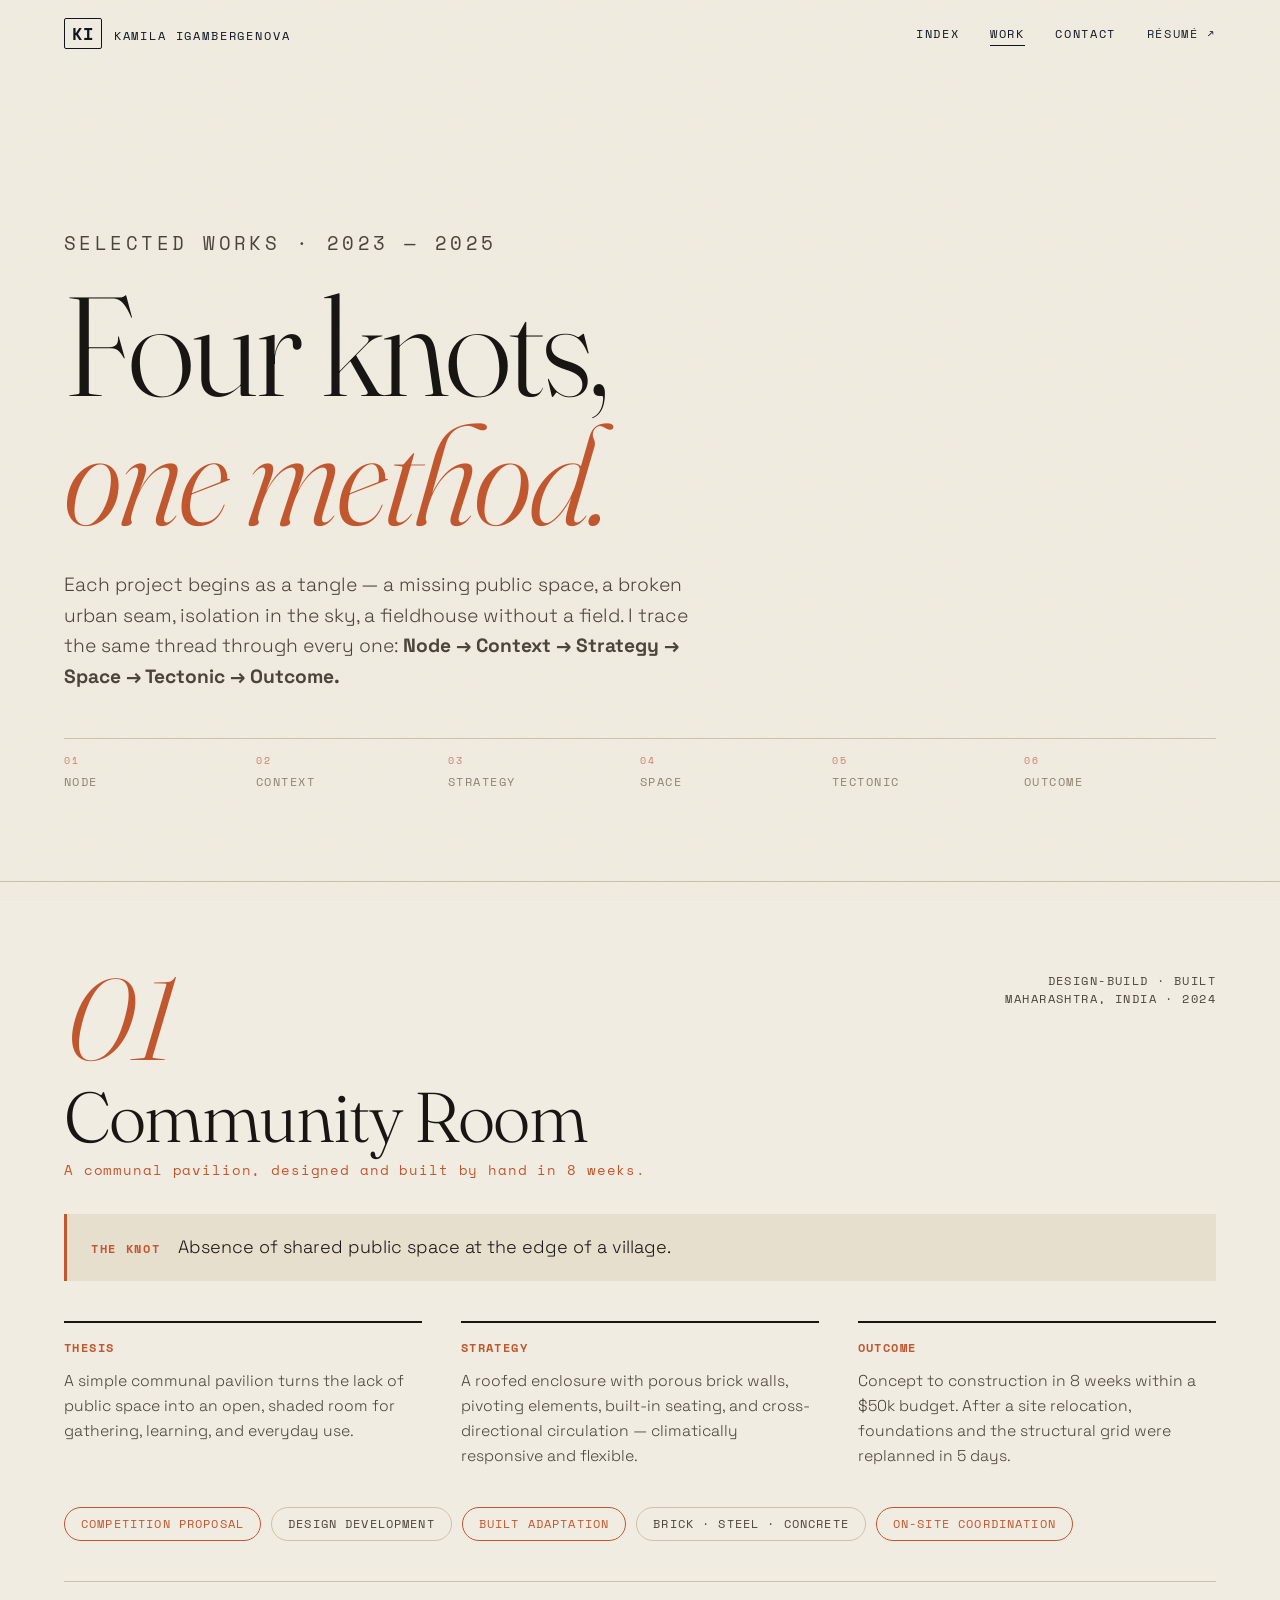
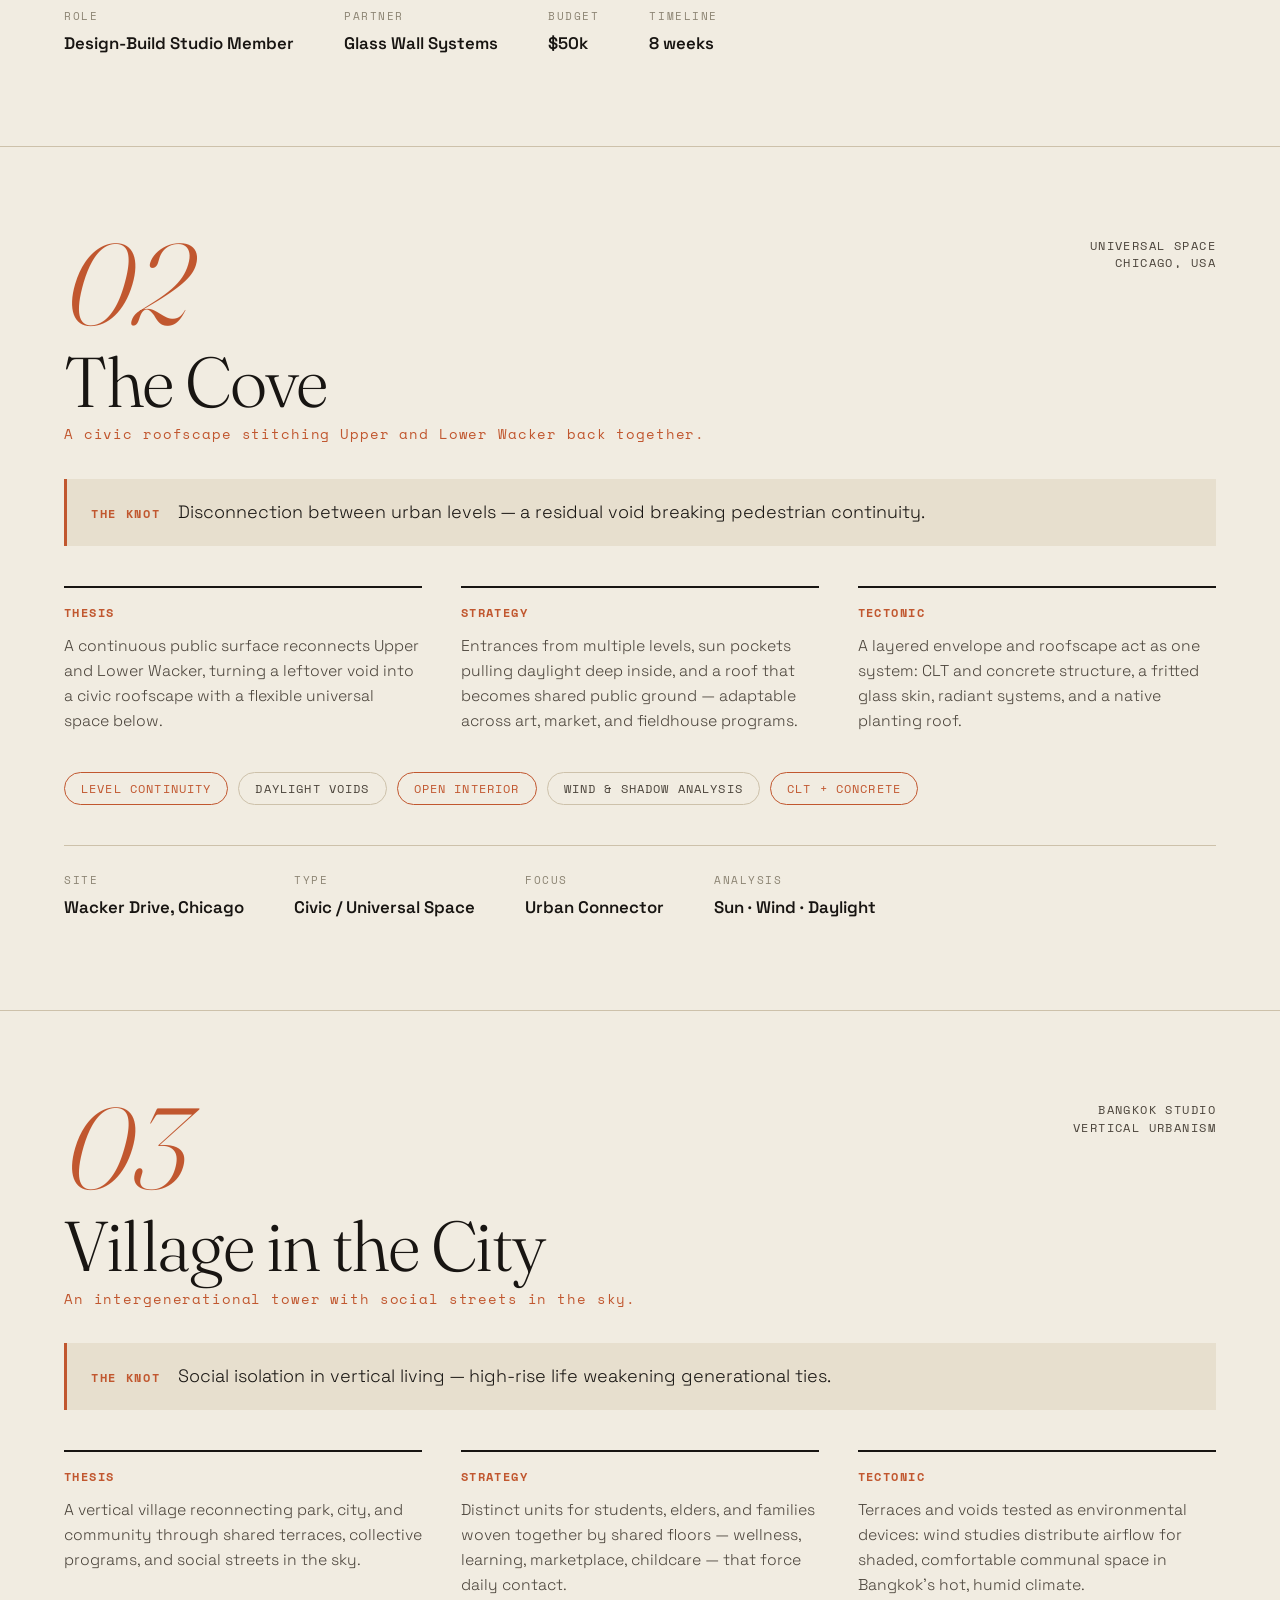
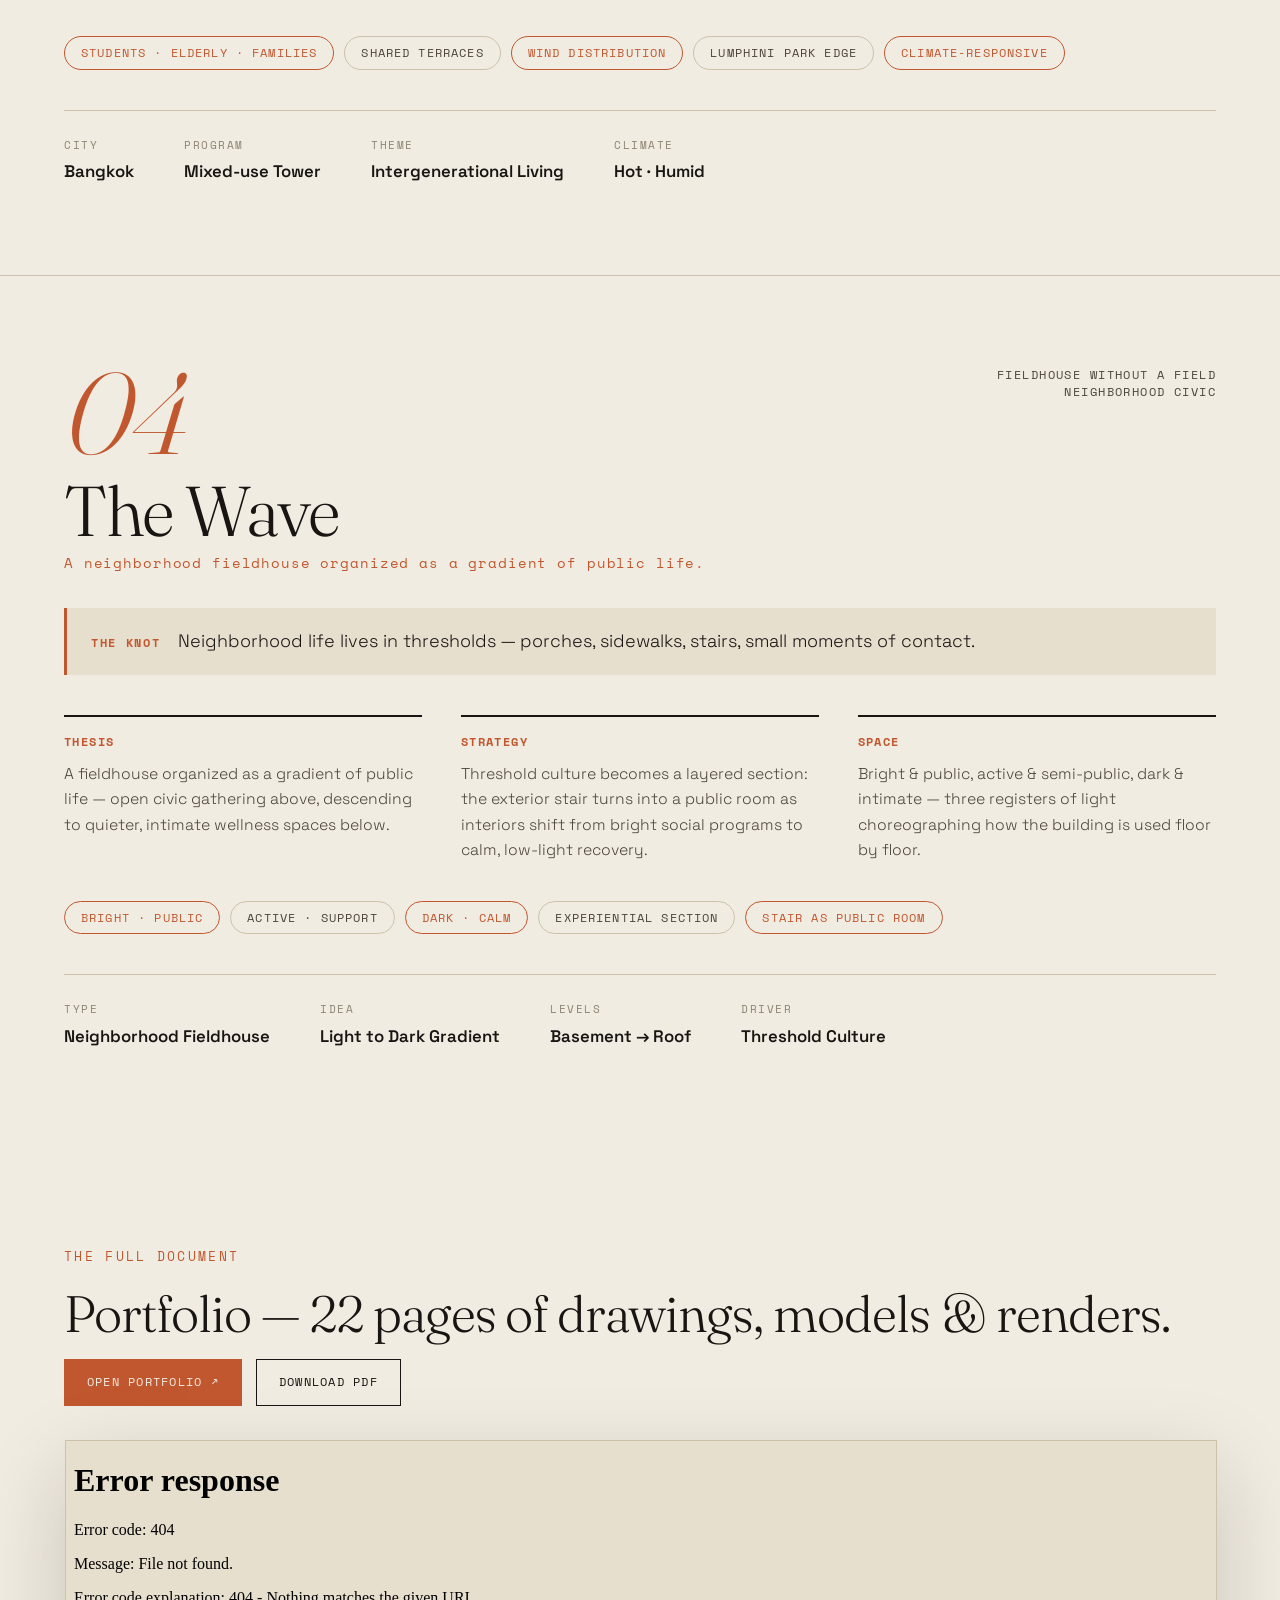
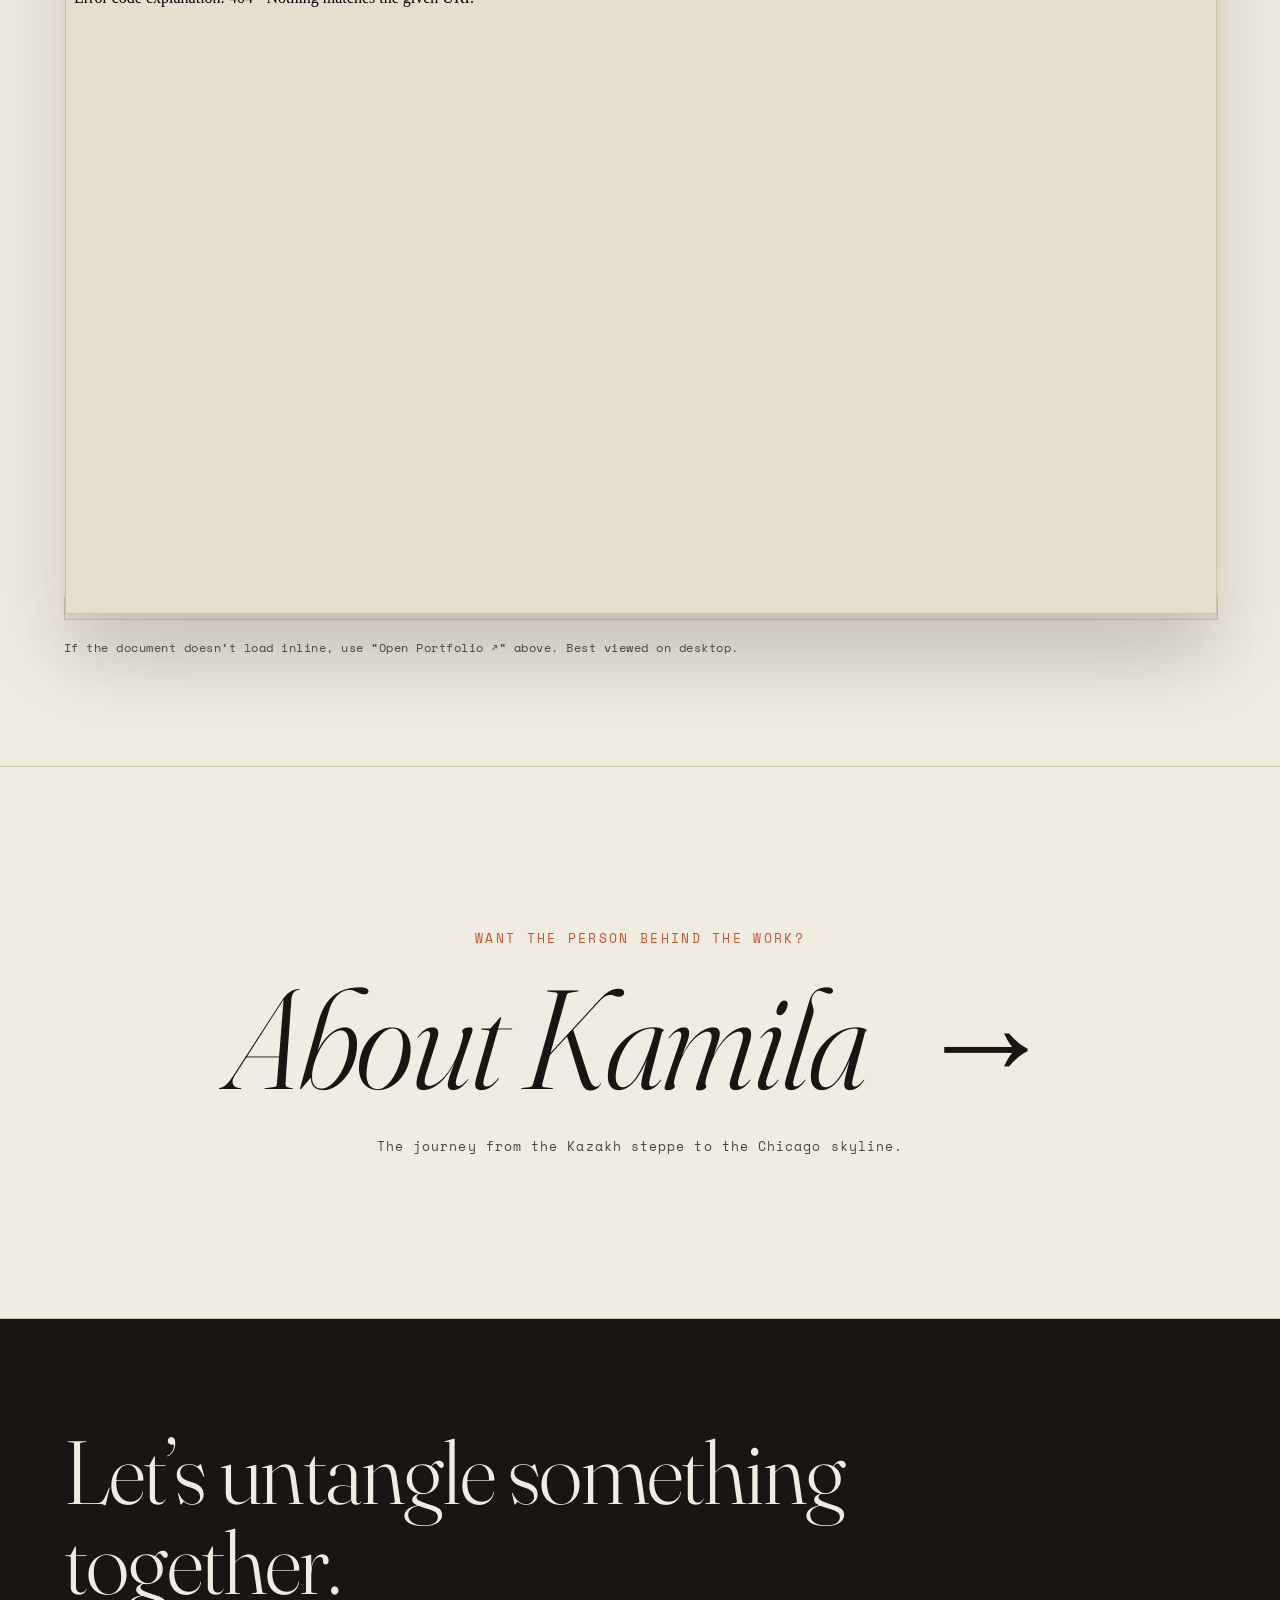
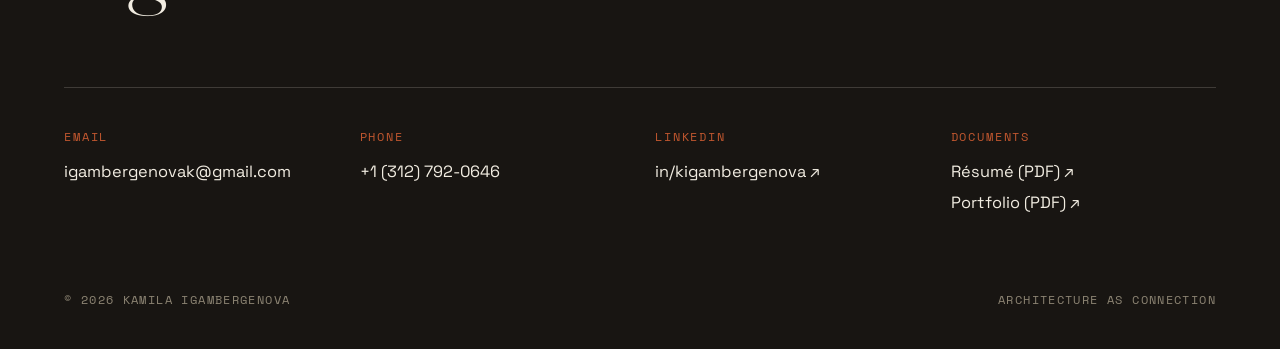
==== work.html @ 7e386d2c "Replace with full project from local" ====
<!DOCTYPE html>
<html lang="en">
<head>
  <meta charset="UTF-8" />
  <meta name="viewport" content="width=device-width, initial-scale=1.0" />
  <title>Selected Works — Kamila Igambergenova</title>
  <meta name="description" content="Four projects, four knots, one method. Selected architectural works by Kamila Igambergenova." />
  <link rel="preconnect" href="https://fonts.googleapis.com" />
  <link rel="preconnect" href="https://fonts.gstatic.com" crossorigin />
  <link href="https://fonts.googleapis.com/css2?family=Fraunces:ital,opsz,wght@0,9..144,300..900;1,9..144,300..700&family=Space+Grotesk:wght@300..700&family=Space+Mono:ital,wght@0,400;0,700;1,400&display=swap" rel="stylesheet" />
  <link rel="stylesheet" href="css/style.css" />
  <link rel="icon" href="data:image/svg+xml,%3Csvg xmlns='http://www.w3.org/2000/svg' viewBox='0 0 100 100'%3E%3Crect width='100' height='100' fill='%23f1ece1'/%3E%3Cpath d='M20 70 Q50 10 80 70' stroke='%23c1572f' stroke-width='6' fill='none' stroke-linecap='round'/%3E%3C/svg%3E" />
</head>
<body data-page="work">

  <div class="grain" aria-hidden="true"></div>

  <header class="nav" id="nav">
    <a class="nav__brand" href="index.html">
      <span class="nav__mono">KI</span>
      <span class="nav__name">Kamila Igambergenova</span>
    </a>
    <nav class="nav__links" aria-label="Primary">
      <a href="index.html">Index</a>
      <a href="work.html" class="is-active">Work</a>
      <a href="contact.html">Contact</a>
      <a href="assets/Resume_Kamila_Igambergenova.pdf" target="_blank" rel="noopener" class="nav__cv">Résumé ↗</a>
    </nav>
    <button class="nav__menu" id="navMenu" aria-label="Open menu"><span></span><span></span></button>
  </header>
  <div class="scroll-thread"><span id="scrollThread"></span></div>

  <!-- WORK HERO -->
  <section class="work-hero">
    <p class="work-hero__kicker">Selected Works · 2023 — 2025</p>
    <h1>Four knots,<br/><em>one method.</em></h1>
    <p>
      Each project begins as a tangle — a missing public space, a broken urban
      seam, isolation in the sky, a fieldhouse without a field. I trace the same
      thread through every one: <strong>Node → Context → Strategy → Space →
      Tectonic → Outcome.</strong>
    </p>
    <ol class="stages" aria-label="Method">
      <li>Node</li><li>Context</li><li>Strategy</li>
      <li>Space</li><li>Tectonic</li><li>Outcome</li>
    </ol>
  </section>

  <!-- PROJECT 01 -->
  <article class="project reveal" id="p01">
    <div class="project__head">
      <span class="project__num">01</span>
      <span class="project__tag">Design-Build · Built<br/>Maharashtra, India · 2024</span>
    </div>
    <h2 class="project__title">Community Room</h2>
    <p class="project__subtitle">A communal pavilion, designed and built by hand in 8 weeks.</p>

    <div class="project__node">
      <b>The Knot</b>
      <span>Absence of shared public space at the edge of a village.</span>
    </div>

    <div class="project__grid">
      <div>
        <h4>Thesis</h4>
        <p>A simple communal pavilion turns the lack of public space into an open, shaded room for gathering, learning, and everyday use.</p>
      </div>
      <div>
        <h4>Strategy</h4>
        <p>A roofed enclosure with porous brick walls, pivoting elements, built-in seating, and cross-directional circulation — climatically responsive and flexible.</p>
      </div>
      <div>
        <h4>Outcome</h4>
        <p>Concept to construction in 8 weeks within a $50k budget. After a site relocation, foundations and the structural grid were replanned in 5 days.</p>
      </div>
    </div>

    <ul class="flow">
      <li>Competition Proposal</li><li>Design Development</li><li>Built Adaptation</li>
      <li>Brick · Steel · Concrete</li><li>On-site Coordination</li>
    </ul>

    <div class="project__facts">
      <div><span>Role</span><b>Design-Build Studio Member</b></div>
      <div><span>Partner</span><b>Glass Wall Systems</b></div>
      <div><span>Budget</span><b>$50k</b></div>
      <div><span>Timeline</span><b>8 weeks</b></div>
    </div>
  </article>

  <!-- PROJECT 02 -->
  <article class="project reveal" id="p02">
    <div class="project__head">
      <span class="project__num">02</span>
      <span class="project__tag">Universal Space<br/>Chicago, USA</span>
    </div>
    <h2 class="project__title">The Cove</h2>
    <p class="project__subtitle">A civic roofscape stitching Upper and Lower Wacker back together.</p>

    <div class="project__node">
      <b>The Knot</b>
      <span>Disconnection between urban levels — a residual void breaking pedestrian continuity.</span>
    </div>

    <div class="project__grid">
      <div>
        <h4>Thesis</h4>
        <p>A continuous public surface reconnects Upper and Lower Wacker, turning a leftover void into a civic roofscape with a flexible universal space below.</p>
      </div>
      <div>
        <h4>Strategy</h4>
        <p>Entrances from multiple levels, sun pockets pulling daylight deep inside, and a roof that becomes shared public ground — adaptable across art, market, and fieldhouse programs.</p>
      </div>
      <div>
        <h4>Tectonic</h4>
        <p>A layered envelope and roofscape act as one system: CLT and concrete structure, a fritted glass skin, radiant systems, and a native planting roof.</p>
      </div>
    </div>

    <ul class="flow">
      <li>Level Continuity</li><li>Daylight Voids</li><li>Open Interior</li>
      <li>Wind &amp; Shadow Analysis</li><li>CLT + Concrete</li>
    </ul>

    <div class="project__facts">
      <div><span>Site</span><b>Wacker Drive, Chicago</b></div>
      <div><span>Type</span><b>Civic / Universal Space</b></div>
      <div><span>Focus</span><b>Urban Connector</b></div>
      <div><span>Analysis</span><b>Sun · Wind · Daylight</b></div>
    </div>
  </article>

  <!-- PROJECT 03 -->
  <article class="project reveal" id="p03">
    <div class="project__head">
      <span class="project__num">03</span>
      <span class="project__tag">Bangkok Studio<br/>Vertical Urbanism</span>
    </div>
    <h2 class="project__title">Village in the City</h2>
    <p class="project__subtitle">An intergenerational tower with social streets in the sky.</p>

    <div class="project__node">
      <b>The Knot</b>
      <span>Social isolation in vertical living — high-rise life weakening generational ties.</span>
    </div>

    <div class="project__grid">
      <div>
        <h4>Thesis</h4>
        <p>A vertical village reconnecting park, city, and community through shared terraces, collective programs, and social streets in the sky.</p>
      </div>
      <div>
        <h4>Strategy</h4>
        <p>Distinct units for students, elders, and families woven together by shared floors — wellness, learning, marketplace, childcare — that force daily contact.</p>
      </div>
      <div>
        <h4>Tectonic</h4>
        <p>Terraces and voids tested as environmental devices: wind studies distribute airflow for shaded, comfortable communal space in Bangkok’s hot, humid climate.</p>
      </div>
    </div>

    <ul class="flow">
      <li>Students · Elderly · Families</li><li>Shared Terraces</li>
      <li>Wind Distribution</li><li>Lumphini Park Edge</li><li>Climate-Responsive</li>
    </ul>

    <div class="project__facts">
      <div><span>City</span><b>Bangkok</b></div>
      <div><span>Program</span><b>Mixed-use Tower</b></div>
      <div><span>Theme</span><b>Intergenerational Living</b></div>
      <div><span>Climate</span><b>Hot · Humid</b></div>
    </div>
  </article>

  <!-- PROJECT 04 -->
  <article class="project reveal" id="p04">
    <div class="project__head">
      <span class="project__num">04</span>
      <span class="project__tag">Fieldhouse without a Field<br/>Neighborhood Civic</span>
    </div>
    <h2 class="project__title">The Wave</h2>
    <p class="project__subtitle">A neighborhood fieldhouse organized as a gradient of public life.</p>

    <div class="project__node">
      <b>The Knot</b>
      <span>Neighborhood life lives in thresholds — porches, sidewalks, stairs, small moments of contact.</span>
    </div>

    <div class="project__grid">
      <div>
        <h4>Thesis</h4>
        <p>A fieldhouse organized as a gradient of public life — open civic gathering above, descending to quieter, intimate wellness spaces below.</p>
      </div>
      <div>
        <h4>Strategy</h4>
        <p>Threshold culture becomes a layered section: the exterior stair turns into a public room as interiors shift from bright social programs to calm, low-light recovery.</p>
      </div>
      <div>
        <h4>Space</h4>
        <p>Bright &amp; public, active &amp; semi-public, dark &amp; intimate — three registers of light choreographing how the building is used floor by floor.</p>
      </div>
    </div>

    <ul class="flow">
      <li>Bright · Public</li><li>Active · Support</li><li>Dark · Calm</li>
      <li>Experiential Section</li><li>Stair as Public Room</li>
    </ul>

    <div class="project__facts">
      <div><span>Type</span><b>Neighborhood Fieldhouse</b></div>
      <div><span>Idea</span><b>Light to Dark Gradient</b></div>
      <div><span>Levels</span><b>Basement → Roof</b></div>
      <div><span>Driver</span><b>Threshold Culture</b></div>
    </div>
  </article>

  <!-- FULL PORTFOLIO DOC -->
  <section class="portfolio-doc reveal" id="portfolio">
    <div class="portfolio-doc__head">
      <div>
        <p class="work-hero__kicker">The full document</p>
        <h2>Portfolio — 22 pages of drawings, models &amp; renders.</h2>
      </div>
      <div class="portfolio-doc__actions">
        <a class="btn btn--clay" href="assets/Portfolio_Kamila_Igambergenova.pdf" target="_blank" rel="noopener">Open Portfolio ↗</a>
        <a class="btn" href="assets/Portfolio_Kamila_Igambergenova.pdf" download>Download PDF</a>
      </div>
    </div>
    <object class="pdf-frame" data="assets/Portfolio_Kamila_Igambergenova.pdf#view=FitH" type="application/pdf">
      <iframe class="pdf-frame" src="assets/Portfolio_Kamila_Igambergenova.pdf" title="Kamila Igambergenova Portfolio"></iframe>
    </object>
    <p class="portfolio-doc__note">If the document doesn’t load inline, use “Open Portfolio ↗” above. Best viewed on desktop.</p>
  </section>

  <!-- CTA -->
  <section class="cta reveal">
    <p class="cta__kicker">Want the person behind the work?</p>
    <a class="cta__link" href="index.html">
      <span>About Kamila</span>
      <span class="cta__arrow">→</span>
    </a>
    <p class="cta__sub">The journey from the Kazakh steppe to the Chicago skyline.</p>
  </section>

  <!-- FOOTER -->
  <footer class="footer">
    <div class="footer__top">
      <p class="footer__statement">Let’s untangle something together.</p>
    </div>
    <div class="footer__grid">
      <div>
        <span class="footer__label">Email</span>
        <a href="mailto:igambergenovak@gmail.com">igambergenovak@gmail.com</a>
      </div>
      <div>
        <span class="footer__label">Phone</span>
        <a href="tel:+13127920646">+1 (312) 792-0646</a>
      </div>
      <div>
        <span class="footer__label">LinkedIn</span>
        <a href="https://www.linkedin.com/in/kigambergenova/" target="_blank" rel="noopener">in/kigambergenova ↗</a>
      </div>
      <div>
        <span class="footer__label">Documents</span>
        <a href="assets/Resume_Kamila_Igambergenova.pdf" target="_blank" rel="noopener">Résumé (PDF) ↗</a><br/>
        <a href="assets/Portfolio_Kamila_Igambergenova.pdf" target="_blank" rel="noopener">Portfolio (PDF) ↗</a>
      </div>
    </div>
    <div class="footer__base">
      <span>© <span id="year"></span> Kamila Igambergenova</span>
      <span>Architecture as Connection</span>
    </div>
  </footer>

  <script src="js/main.js"></script>
</body>
</html>
---- css/style.css ----
/* =========================================================
   Kamila Igambergenova — Architecture as Connection
   Design system: editorial · architectural · cinematic
   Palette: Bone + Ink + Terracotta (+ warm sand neutral)
   ========================================================= */

:root {
  --paper:      #f1ece1;  /* bone */
  --paper-2:    #e7dfce;  /* deeper bone */
  --ink:        #181512;  /* warm near-black */
  --ink-soft:   #4b443b;
  --ink-faint:  #8c8473;
  --clay:       #c1572f;  /* terracotta */
  --clay-deep:  #9c4324;
  --sand:       #d8cbb2;  /* warm secondary neutral */
  --line:       #cdc1aa;
  --blueprint:  #3a4a52;

  --maxw: 1280px;
  --gutter: clamp(20px, 5vw, 90px);

  --serif: "Fraunces", Georgia, serif;
  --sans:  "Space Grotesk", system-ui, sans-serif;
  --mono:  "Space Mono", ui-monospace, monospace;

  --ease: cubic-bezier(0.22, 1, 0.36, 1);
}

* { margin: 0; padding: 0; box-sizing: border-box; }

html {
  scroll-behavior: smooth;
  -webkit-font-smoothing: antialiased;
  text-rendering: optimizeLegibility;
}

body {
  background: var(--paper);
  color: var(--ink);
  font-family: var(--sans);
  font-weight: 400;
  line-height: 1.5;
  overflow-x: hidden;
  position: relative;
}

::selection { background: var(--clay); color: var(--paper); }

a { color: inherit; text-decoration: none; }

/* ---------- texture overlays ---------- */
.grain {
  position: fixed; inset: 0; z-index: 1; pointer-events: none;
  opacity: 0.05; mix-blend-mode: multiply;
  background-image: url("data:image/svg+xml,%3Csvg xmlns='http://www.w3.org/2000/svg' width='120' height='120'%3E%3Cfilter id='n'%3E%3CfeTurbulence type='fractalNoise' baseFrequency='0.9' numOctaves='3'/%3E%3C/filter%3E%3Crect width='100%25' height='100%25' filter='url(%23n)'/%3E%3C/svg%3E");
}

/* thread/knot canvas — confined to the hero only */
#thread-canvas {
  position: absolute; inset: 0; z-index: 0; pointer-events: none;
  width: 100%; height: 100%;
}

/* keep content above grain */
.nav, section, footer { position: relative; z-index: 2; }

/* =========================================================
   NAV
   ========================================================= */
.nav {
  position: fixed; top: 0; left: 0; right: 0; z-index: 50;
  display: flex; align-items: center; justify-content: space-between;
  padding: 18px var(--gutter);
  mix-blend-mode: difference;
  color: #fff;
  transition: padding 0.4s var(--ease);
}
.nav__brand { display: flex; align-items: baseline; gap: 12px; }
.nav__mono {
  font-family: var(--mono); font-weight: 700; font-size: 1.05rem;
  letter-spacing: 0.05em;
  border: 1.5px solid currentColor; padding: 2px 7px; border-radius: 2px;
}
.nav__name {
  font-family: var(--mono); font-size: 0.72rem; letter-spacing: 0.16em;
  text-transform: uppercase;
}
.nav__links { display: flex; align-items: center; gap: clamp(16px, 2.4vw, 40px); }
.nav__links a {
  font-family: var(--mono); font-size: 0.74rem; letter-spacing: 0.14em;
  text-transform: uppercase; position: relative; padding: 4px 0;
}
.nav__links a::after {
  content: ""; position: absolute; left: 0; bottom: 0; height: 1px; width: 0;
  background: currentColor; transition: width 0.35s var(--ease);
}
.nav__links a:hover::after, .nav__links a.is-active::after { width: 100%; }
.nav__cv { opacity: 0.95; }
.nav__menu { display: none; background: none; border: 0; cursor: pointer; flex-direction: column; gap: 5px; }
.nav__menu span { display: block; width: 26px; height: 2px; background: #fff; transition: 0.3s; }

/* scroll progress thread under nav */
.scroll-thread {
  position: fixed; top: 0; left: 0; right: 0; height: 2px; z-index: 49;
  background: transparent; pointer-events: none;
}
.scroll-thread span {
  display: block; height: 100%; width: 0;
  background: linear-gradient(90deg, var(--clay), var(--clay-deep));
}

/* =========================================================
   HERO  (relative — hosts the confined thread canvas)
   ========================================================= */
.hero {
  position: relative; overflow: hidden;
  min-height: 100svh;
  padding: 16vh var(--gutter) 5vh;
  display: flex; flex-direction: column; justify-content: center;
}
.hero__inner { position: relative; z-index: 2; }
.hero__eyebrow {
  font-family: var(--mono); font-size: 0.74rem; letter-spacing: 0.16em;
  text-transform: uppercase; color: var(--ink-soft);
  border-top: 1px solid var(--line); padding-top: 16px;
  margin-bottom: clamp(26px, 5vh, 60px); display: inline-block;
}
.hero__title {
  font-family: var(--serif); font-weight: 300;
  font-size: clamp(3.2rem, 12.5vw, 12rem); line-height: 0.9;
  letter-spacing: -0.025em; font-variation-settings: "opsz" 144;
}
.hero__title .line { display: block; }
.hero__title em { font-style: italic; font-weight: 400; }
.hero__title .accent { color: var(--clay); font-style: italic; }
.hero__lede {
  max-width: 44ch; margin-top: clamp(24px, 4vh, 44px);
  font-size: clamp(1.05rem, 1.6vw, 1.4rem);
  line-height: 1.55; color: var(--ink-soft); font-weight: 300;
}
.hero__cta { display: flex; flex-wrap: wrap; gap: 14px; margin-top: clamp(30px, 5vh, 56px); }
.hero__foot {
  position: relative; z-index: 2;
  margin-top: auto; padding-top: clamp(30px, 6vh, 70px);
  display: flex; justify-content: space-between; align-items: flex-end;
  flex-wrap: wrap; gap: 16px;
  font-family: var(--mono); font-size: 0.72rem; letter-spacing: 0.16em;
  text-transform: uppercase; color: var(--ink-faint);
}
.hero__scrollcue { color: var(--clay); animation: bob 2.4s var(--ease) infinite; }
@keyframes bob { 0%,100% { transform: translateY(0); } 50% { transform: translateY(6px); } }

/* shared button */
.btn {
  font-family: var(--mono); font-size: 0.78rem; letter-spacing: 0.1em;
  text-transform: uppercase; padding: 14px 24px; border: 1.5px solid var(--ink);
  transition: 0.3s var(--ease); display: inline-block;
}
.btn:hover { background: var(--ink); color: var(--paper); }
.btn--clay { background: var(--clay); color: var(--paper); border-color: var(--clay); }
.btn--clay:hover { background: var(--clay-deep); border-color: var(--clay-deep); color: var(--paper); }

/* =========================================================
   02 — MANIFESTO  (scroll-revealed statement)
   ========================================================= */
.manifesto {
  max-width: var(--maxw); margin: 0 auto;
  padding: clamp(80px, 16vh, 220px) var(--gutter);
}
.manifesto__label {
  font-family: var(--mono); font-size: 0.78rem; letter-spacing: 0.18em;
  text-transform: uppercase; color: var(--ink-soft);
  display: flex; align-items: center; gap: 12px; margin-bottom: 36px;
}
.manifesto__label span {
  color: var(--clay); border: 1.5px solid var(--clay); width: 34px; height: 34px;
  border-radius: 50%; display: grid; place-items: center; font-size: 0.72rem;
}
.manifesto__text {
  font-family: var(--serif); font-weight: 300;
  font-size: clamp(1.8rem, 4.4vw, 4rem); line-height: 1.16; letter-spacing: -0.015em;
  max-width: 22ch;
}
.manifesto__text .word {
  color: var(--ink-faint); opacity: 0.34;
  transition: color 0.5s var(--ease), opacity 0.5s var(--ease);
}
.manifesto__text .word.lit { color: var(--ink); opacity: 1; }
.manifesto__text .word.accent.lit { color: var(--clay); }
/* no-JS / reduced-motion: show full statement */
.manifesto__text:not(.is-split) .word,
.no-motion .manifesto__text .word { color: var(--ink); opacity: 1; }

/* =========================================================
   03 — THE PATH  (pinned image swap + scrolling steps)
   ========================================================= */
.path { max-width: var(--maxw); margin: 0 auto; padding: clamp(40px,8vh,90px) var(--gutter) clamp(60px,11vh,150px); }
.path__intro { max-width: 64ch; margin-bottom: clamp(40px, 7vh, 90px); }
.path__kicker {
  font-family: var(--mono); font-size: 0.78rem; letter-spacing: 0.18em;
  text-transform: uppercase; color: var(--ink-soft);
  display: flex; align-items: center; gap: 12px; margin-bottom: 24px;
}
.path__kicker span {
  color: var(--clay); border: 1.5px solid var(--clay); width: 34px; height: 34px;
  border-radius: 50%; display: grid; place-items: center; font-size: 0.72rem;
}
.path__title {
  font-family: var(--serif); font-weight: 300;
  font-size: clamp(2.2rem, 6vw, 5rem); line-height: 1.0; letter-spacing: -0.02em;
  max-width: 16ch;
}
.path__lede { margin-top: 22px; color: var(--ink-soft); font-weight: 300; font-size: clamp(1rem,1.4vw,1.22rem); line-height: 1.6; }

.path__layout { display: grid; grid-template-columns: 1fr 1fr; gap: clamp(24px, 5vw, 80px); align-items: start; }
.path__media {
  position: sticky; top: 12vh; height: 76vh; border: 1px solid var(--line);
  overflow: hidden; background: linear-gradient(135deg, var(--paper-2), var(--sand));
}
.path__img { position: absolute; inset: 0; opacity: 0; transition: opacity 0.7s var(--ease); }
.path__img.is-active { opacity: 1; }
.path__img img { width: 100%; height: 100%; object-fit: cover; display: block; }
.path__img.is-empty img { display: none; }
.path__img::after {
  content: "▢  " attr(data-file);
  position: absolute; inset: 0; display: flex; align-items: center; justify-content: center;
  font-family: var(--mono); font-size: 0.7rem; color: var(--ink-faint); opacity: 0.7; padding: 16px; text-align: center;
}
.path__imgtag {
  position: absolute; left: 0; bottom: 0; z-index: 2;
  font-family: var(--mono); font-size: 0.7rem; letter-spacing: 0.12em; text-transform: uppercase;
  color: var(--paper); background: linear-gradient(transparent, rgba(24,21,18,0.66));
  width: 100%; padding: 28px 16px 12px;
}
.path__steps { list-style: none; }
.path__step {
  padding: clamp(30px, 9vh, 90px) 0; border-top: 1px solid var(--line);
  opacity: 0.4; transition: opacity 0.5s var(--ease);
}
.path__steps li:first-child { border-top: 0; }
.path__step.is-active { opacity: 1; }
.path__year { font-family: var(--mono); font-size: 0.74rem; letter-spacing: 0.14em; text-transform: uppercase; color: var(--clay); }
.path__step h3 { font-family: var(--serif); font-weight: 400; font-size: clamp(1.7rem, 3.6vw, 2.8rem); line-height: 1.04; margin: 8px 0 2px; letter-spacing: -0.01em; }
.path__role { font-family: var(--mono); font-size: 0.8rem; color: var(--ink-soft); margin-bottom: 14px; }
.path__step > p:last-child { color: var(--ink-soft); font-weight: 300; font-size: clamp(0.98rem,1.2vw,1.1rem); line-height: 1.65; max-width: 50ch; }

/* =========================================================
   04 — SELECTED WORK  (horizontal gallery)
   ========================================================= */
.work-gallery { padding: clamp(60px,11vh,150px) 0; border-top: 1px solid var(--line); border-bottom: 1px solid var(--line); background: var(--paper-2); }
.work-gallery__head {
  max-width: var(--maxw); margin: 0 auto clamp(30px,5vh,56px);
  padding: 0 var(--gutter); display: flex; align-items: flex-end; justify-content: space-between; gap: 24px; flex-wrap: wrap;
}
.work-gallery__kicker {
  font-family: var(--mono); font-size: 0.78rem; letter-spacing: 0.18em;
  text-transform: uppercase; color: var(--ink-soft);
  display: flex; align-items: center; gap: 12px; margin-bottom: 18px;
}
.work-gallery__kicker span {
  color: var(--clay); border: 1.5px solid var(--clay); width: 34px; height: 34px;
  border-radius: 50%; display: grid; place-items: center; font-size: 0.72rem;
}
.work-gallery__title { font-family: var(--serif); font-weight: 300; font-size: clamp(2rem,5vw,4rem); line-height: 1; letter-spacing: -0.02em; }
.work-gallery__hint { font-family: var(--mono); font-size: 0.74rem; letter-spacing: 0.12em; text-transform: uppercase; color: var(--clay); }

.work-track {
  display: flex; gap: clamp(16px, 2vw, 32px);
  padding: 6px var(--gutter) 26px; overflow-x: auto; scroll-snap-type: x mandatory;
  -webkit-overflow-scrolling: touch; cursor: grab;
  scrollbar-width: thin; scrollbar-color: var(--clay) transparent;
}
.work-track.is-dragging { cursor: grabbing; scroll-snap-type: none; }
.work-track::-webkit-scrollbar { height: 6px; }
.work-track::-webkit-scrollbar-thumb { background: var(--line); border-radius: 100px; }
.work-track:focus-visible { outline: 2px solid var(--clay); outline-offset: 4px; }
.work-card { flex: 0 0 clamp(280px, 42vw, 460px); scroll-snap-align: start; }
.work-card__media {
  position: relative; display: block; aspect-ratio: 4 / 5; overflow: hidden;
  background: linear-gradient(135deg, var(--sand), #cdbfa0); border: 1px solid var(--line);
}
.work-card__media img { width: 100%; height: 100%; object-fit: cover; display: block; transition: transform 0.7s var(--ease); }
.work-card__media:hover img { transform: scale(1.04); }
.work-card__media.is-empty img { display: none; }
.work-card__media::after {
  content: "▢  " attr(data-file);
  position: absolute; inset: 0; display: flex; align-items: center; justify-content: center;
  font-family: var(--mono); font-size: 0.66rem; color: var(--ink-faint); opacity: 0.7; padding: 14px; text-align: center;
}
.work-card__index {
  position: absolute; top: 14px; left: 16px; z-index: 2;
  font-family: var(--serif); font-style: italic; font-size: 2rem; color: var(--paper);
  mix-blend-mode: difference;
}
.work-card__body { padding-top: 18px; }
.work-card__body h3 { font-family: var(--serif); font-weight: 400; font-size: clamp(1.3rem,2.4vw,1.9rem); line-height: 1.05; }
.work-card__node { font-family: var(--mono); font-size: 0.74rem; color: var(--clay); margin: 8px 0 12px; }
.work-card__tags { list-style: none; display: flex; flex-wrap: wrap; gap: 7px; }
.work-card__tags li { font-family: var(--mono); font-size: 0.66rem; text-transform: uppercase; letter-spacing: 0.08em; color: var(--ink-soft); border: 1px solid var(--line); border-radius: 100px; padding: 5px 12px; }
.work-card--all {
  flex-basis: clamp(220px, 26vw, 320px); aspect-ratio: auto;
  display: flex; flex-direction: column; justify-content: center; gap: 18px;
  border: 1.5px solid var(--ink); padding: 32px; transition: 0.35s var(--ease); scroll-snap-align: start;
}
.work-card--all:hover { background: var(--ink); color: var(--paper); }
.work-card__allarrow { font-family: var(--serif); font-style: italic; font-size: 3rem; line-height: 1; color: var(--clay); }
.work-card__alltext { font-family: var(--mono); font-size: 0.84rem; letter-spacing: 0.06em; line-height: 1.5; text-transform: uppercase; }

/* =========================================================
   06 — BACKGROUND  (education + experience + toolkit)
   ========================================================= */
.background { max-width: var(--maxw); margin: 0 auto; padding: clamp(70px,13vh,170px) var(--gutter); }
.bg__head { margin-bottom: clamp(40px,7vh,80px); }
.bg__kicker {
  font-family: var(--mono); font-size: 0.78rem; letter-spacing: 0.18em;
  text-transform: uppercase; color: var(--ink-soft);
  display: flex; align-items: center; gap: 12px; margin-bottom: 22px;
}
.bg__kicker span {
  color: var(--clay); border: 1.5px solid var(--clay); width: 34px; height: 34px;
  border-radius: 50%; display: grid; place-items: center; font-size: 0.72rem;
}
.bg__title { font-family: var(--serif); font-weight: 300; font-size: clamp(2rem,5.5vw,4.4rem); line-height: 1; letter-spacing: -0.02em; }
.bg__grid { display: grid; grid-template-columns: repeat(3, 1fr); gap: clamp(24px,3.5vw,60px); }
.bg__label { font-family: var(--mono); font-size: 0.78rem; letter-spacing: 0.14em; text-transform: uppercase; color: var(--clay); padding-bottom: 16px; margin-bottom: 8px; border-bottom: 2px solid var(--ink); }
.bg__item { padding: 18px 0; border-bottom: 1px solid var(--line); }
.bg__year { font-family: var(--mono); font-size: 0.72rem; letter-spacing: 0.1em; text-transform: uppercase; color: var(--ink-faint); }
.bg__item h4 { font-family: var(--serif); font-weight: 400; font-size: clamp(1.1rem,1.8vw,1.45rem); line-height: 1.12; margin: 7px 0 4px; }
.bg__item p { color: var(--ink-soft); font-weight: 300; font-size: 0.95rem; }
.bg__honors { color: var(--clay) !important; font-size: 0.85rem !important; margin-top: 6px; }
.bg__skills { display: flex; flex-direction: column; gap: 18px; padding-top: 4px; }
.bg__skills p { color: var(--ink-soft); font-weight: 300; line-height: 1.6; font-size: 0.96rem; }
.bg__skills b { color: var(--ink); font-family: var(--mono); font-size: 0.72rem; letter-spacing: 0.1em; text-transform: uppercase; }

/* =========================================================
   CHAPTERS (shared) — legacy (work.html / contact.html)
   ========================================================= */
.chapter {
  max-width: var(--maxw); margin: 0 auto;
  padding: clamp(70px, 14vh, 180px) var(--gutter);
}
.chapter__index {
  font-family: var(--mono); font-size: 0.78rem; letter-spacing: 0.18em;
  text-transform: uppercase; color: var(--ink-soft);
  display: flex; align-items: center; gap: 12px; margin-bottom: 30px;
}
.chapter__index span {
  color: var(--clay); border: 1.5px solid var(--clay);
  width: 34px; height: 34px; border-radius: 50%;
  display: grid; place-items: center; font-size: 0.72rem;
}
.chapter__title {
  font-family: var(--serif); font-weight: 300;
  font-size: clamp(2.2rem, 6vw, 5rem); line-height: 1.02;
  letter-spacing: -0.02em; max-width: 18ch;
}
.chapter__sub {
  max-width: 56ch; margin-top: 22px; color: var(--ink-soft);
  font-size: clamp(1rem, 1.4vw, 1.22rem); font-weight: 300; line-height: 1.6;
}

/* ---------- PROLOGUE ---------- */
.prologue__big {
  font-family: var(--serif); font-weight: 300;
  font-size: clamp(1.9rem, 5.5vw, 4.4rem); line-height: 1.1;
  letter-spacing: -0.015em; max-width: 20ch; margin: 10px 0 60px;
}
.prologue__big em { font-style: italic; color: var(--clay); }
.prologue__cols {
  display: grid; grid-template-columns: repeat(2, 1fr);
  gap: clamp(24px, 5vw, 80px); max-width: 980px;
}
.prologue__cols p {
  font-size: clamp(1rem, 1.3vw, 1.16rem); color: var(--ink-soft);
  font-weight: 300; line-height: 1.7;
}
.prologue__cols strong { color: var(--ink); font-weight: 600; }
.prologue__cols em { font-style: italic; color: var(--clay); }

/* ---------- ROUTE / JOURNEY ---------- */
.route { list-style: none; margin: 60px 0 50px; position: relative; }
.route::before {
  content: ""; position: absolute; left: 7px; top: 10px; bottom: 10px;
  width: 2px; background: linear-gradient(var(--clay), var(--line));
}
.route__node {
  position: relative; padding: 0 0 clamp(40px, 6vh, 70px) clamp(40px, 6vw, 80px);
}
.route__node::before {
  content: ""; position: absolute; left: 0; top: 6px;
  width: 16px; height: 16px; border-radius: 50%;
  background: var(--paper); border: 3px solid var(--clay);
  transition: transform 0.4s var(--ease), background 0.4s var(--ease);
}
.route__node:hover::before { background: var(--clay); transform: scale(1.15); }
.route__year {
  font-family: var(--mono); font-size: 0.74rem; letter-spacing: 0.14em;
  text-transform: uppercase; color: var(--clay);
}
.route__node h3 {
  font-family: var(--serif); font-weight: 400;
  font-size: clamp(1.6rem, 3.5vw, 2.6rem); line-height: 1.05;
  margin: 6px 0 2px; letter-spacing: -0.01em;
}
.route__role {
  font-family: var(--mono); font-size: 0.8rem; letter-spacing: 0.05em;
  color: var(--ink-soft); margin-bottom: 12px;
}
.route__node > p:last-child {
  max-width: 60ch; color: var(--ink-soft); font-weight: 300;
  font-size: clamp(0.98rem, 1.2vw, 1.1rem); line-height: 1.65;
}

.inline-link {
  display: inline-block; font-family: var(--mono);
  font-size: 0.84rem; letter-spacing: 0.08em; color: var(--ink);
  border-bottom: 2px solid var(--clay); padding-bottom: 4px;
  transition: gap 0.3s, color 0.3s;
}
.inline-link:hover { color: var(--clay); }

/* ---------- EDUCATION ---------- */
.edu {
  display: grid; grid-template-columns: repeat(2, 1fr);
  gap: clamp(20px, 3vw, 40px); margin-top: 50px;
}
.edu__item {
  border-top: 2px solid var(--ink); padding-top: 22px;
}
.edu__year {
  font-family: var(--mono); font-size: 0.74rem; letter-spacing: 0.12em;
  text-transform: uppercase; color: var(--clay);
}
.edu__item h3 {
  font-family: var(--serif); font-weight: 400; line-height: 1.1;
  font-size: clamp(1.4rem, 2.4vw, 2rem); margin: 10px 0 6px;
}
.edu__school { color: var(--ink-soft); font-size: 0.96rem; margin-bottom: 14px; }
.edu__item > p:not(.edu__school) { color: var(--ink-soft); font-weight: 300; }
.edu__honors { list-style: none; display: flex; flex-direction: column; gap: 6px; }
.edu__honors li {
  font-family: var(--mono); font-size: 0.82rem; color: var(--ink-soft);
  padding-left: 18px; position: relative;
}
.edu__honors li::before { content: "✦"; position: absolute; left: 0; color: var(--clay); }

/* ---------- EXPERIENCE ---------- */
.xp { margin-top: 50px; border-top: 1px solid var(--line); }
.xp__item {
  display: grid; grid-template-columns: minmax(220px, 0.85fr) 1.4fr;
  gap: clamp(16px, 4vw, 60px);
  padding: clamp(26px, 4vh, 44px) 0; border-bottom: 1px solid var(--line);
  transition: background 0.4s var(--ease), padding-left 0.4s var(--ease);
}
.xp__item:hover { background: var(--paper-2); padding-left: 14px; }
.xp__item header h3 {
  font-family: var(--serif); font-weight: 400; line-height: 1.08;
  font-size: clamp(1.25rem, 2.2vw, 1.9rem); margin-bottom: 10px;
}
.xp__where { display: block; color: var(--ink-soft); font-size: 0.92rem; margin-bottom: 4px; }
.xp__when {
  font-family: var(--mono); font-size: 0.74rem; letter-spacing: 0.1em;
  text-transform: uppercase; color: var(--clay);
}
.xp__item ul { list-style: none; display: flex; flex-direction: column; gap: 12px; }
.xp__item li {
  position: relative; padding-left: 22px; color: var(--ink-soft);
  font-weight: 300; line-height: 1.55; font-size: clamp(0.96rem, 1.1vw, 1.06rem);
}
.xp__item li::before {
  content: ""; position: absolute; left: 0; top: 9px;
  width: 9px; height: 2px; background: var(--clay);
}

/* beyond */
.beyond { margin-top: clamp(50px, 8vh, 90px); }
.beyond__title {
  font-family: var(--mono); font-size: 0.8rem; letter-spacing: 0.16em;
  text-transform: uppercase; color: var(--ink); margin-bottom: 26px;
}
.beyond__grid { display: grid; grid-template-columns: repeat(3, 1fr); gap: clamp(20px, 3vw, 44px); }
.beyond__grid > div { border-top: 2px solid var(--clay); padding-top: 16px; }
.beyond__tag {
  display: block; font-family: var(--mono); font-size: 0.74rem;
  letter-spacing: 0.08em; color: var(--clay); margin-bottom: 10px;
}
.beyond__grid p { color: var(--ink-soft); font-weight: 300; font-size: 0.98rem; line-height: 1.6; }

/* ---------- SKILLS ---------- */
.skills__grid {
  display: grid; grid-template-columns: repeat(4, 1fr);
  gap: clamp(18px, 2.5vw, 36px); margin-top: 50px;
}
.skills__col { border-top: 1px solid var(--line); padding-top: 18px; }
.skills__col h4 {
  font-family: var(--mono); font-size: 0.78rem; letter-spacing: 0.1em;
  text-transform: uppercase; color: var(--clay); margin-bottom: 12px; font-weight: 700;
}
.skills__col p { color: var(--ink-soft); font-weight: 300; line-height: 1.7; }
.skills__note {
  margin-top: 40px; max-width: 64ch; font-family: var(--serif);
  font-style: italic; font-size: clamp(1.1rem, 1.8vw, 1.5rem);
  line-height: 1.5; color: var(--ink); font-weight: 300;
}
.skills__note em { color: var(--clay); font-style: italic; }

/* =========================================================
   CTA
   ========================================================= */
.cta {
  text-align: center; padding: clamp(80px, 18vh, 220px) var(--gutter);
  border-top: 1px solid var(--line); border-bottom: 1px solid var(--line);
}
.cta__kicker {
  font-family: var(--mono); font-size: 0.8rem; letter-spacing: 0.18em;
  text-transform: uppercase; color: var(--clay); margin-bottom: 24px;
}
.cta__link {
  display: inline-flex; align-items: center; gap: clamp(16px, 4vw, 50px);
  font-family: var(--serif); font-weight: 300; font-style: italic;
  font-size: clamp(2.8rem, 11vw, 9rem); line-height: 0.95; letter-spacing: -0.02em;
  transition: color 0.4s var(--ease);
}
.cta__link:hover { color: var(--clay); }
.cta__arrow { transition: transform 0.45s var(--ease); font-style: normal; }
.cta__link:hover .cta__arrow { transform: translateX(24px); }
.cta__sub {
  margin-top: 30px; font-family: var(--mono); font-size: 0.84rem;
  letter-spacing: 0.08em; color: var(--ink-soft);
}

/* =========================================================
   FOOTER
   ========================================================= */
.footer {
  background: var(--ink); color: var(--paper);
  padding: clamp(60px, 12vh, 140px) var(--gutter) 40px;
}
.footer__statement {
  font-family: var(--serif); font-weight: 300;
  font-size: clamp(2rem, 7vw, 6rem); line-height: 1; letter-spacing: -0.02em;
  max-width: 16ch;
}
.footer__top { margin-bottom: clamp(50px, 9vh, 110px); }
.footer__grid {
  display: grid; grid-template-columns: repeat(4, 1fr); gap: 30px;
  border-top: 1px solid rgba(239,233,221,0.18); padding-top: 40px;
}
.footer__label {
  display: block; font-family: var(--mono); font-size: 0.72rem;
  letter-spacing: 0.16em; text-transform: uppercase;
  color: var(--clay); margin-bottom: 12px;
}
.footer__grid a { font-size: 1.02rem; line-height: 1.9; transition: color 0.3s; }
.footer__grid a:hover { color: var(--clay); }
.footer__base {
  display: flex; justify-content: space-between; flex-wrap: wrap; gap: 12px;
  margin-top: clamp(50px, 8vh, 90px);
  font-family: var(--mono); font-size: 0.72rem; letter-spacing: 0.12em;
  text-transform: uppercase; color: var(--ink-faint);
}

/* =========================================================
   REVEAL ANIMATION
   ========================================================= */
.reveal { opacity: 0; transform: translateY(38px); transition: opacity 0.9s var(--ease), transform 0.9s var(--ease); }
.reveal.in { opacity: 1; transform: none; }

/* =========================================================
   WORK PAGE
   ========================================================= */
.work-hero {
  min-height: 70svh; padding: 22vh var(--gutter) 10vh;
  max-width: var(--maxw); margin: 0 auto;
}
/* six-stage motif (Node → Outcome) — used on the work page */
.stages {
  list-style: none; display: grid; grid-template-columns: repeat(6, 1fr);
  margin-top: clamp(28px, 5vh, 56px); border-top: 1px solid var(--line);
  counter-reset: stage;
}
.stages li {
  font-family: var(--mono); font-size: clamp(0.6rem, 1vw, 0.78rem);
  letter-spacing: 0.12em; text-transform: uppercase;
  padding: 14px 0 0; color: var(--ink-faint);
  border-top: 2px solid transparent; margin-top: -1px;
  position: relative; transition: color 0.4s var(--ease);
  counter-increment: stage;
}
.stages li::before {
  content: "0" counter(stage); display: block; color: var(--clay);
  font-size: 0.62rem; margin-bottom: 4px; opacity: 0.7;
}
.stages li:hover { color: var(--ink); border-top-color: var(--clay); }
@media (max-width: 880px) {
  .stages { grid-template-columns: repeat(3, 1fr); }
  .stages li { padding-bottom: 12px; }
}
.work-hero__kicker {
  font-family: var(--mono); font-size: 0.8rem; letter-spacing: 0.18em;
  text-transform: uppercase; color: var(--clay); margin-bottom: 22px;
}
.work-hero h1 {
  font-family: var(--serif); font-weight: 300;
  font-size: clamp(3rem, 11vw, 10rem); line-height: 0.92; letter-spacing: -0.02em;
}
.work-hero h1 em { font-style: italic; color: var(--clay); }
.work-hero p {
  max-width: 54ch; margin-top: 30px; color: var(--ink-soft);
  font-size: clamp(1.05rem, 1.5vw, 1.35rem); font-weight: 300; line-height: 1.6;
}

.project {
  max-width: var(--maxw); margin: 0 auto;
  padding: clamp(50px, 10vh, 120px) var(--gutter);
  border-top: 1px solid var(--line);
}
.project__head { display: flex; align-items: flex-start; justify-content: space-between; gap: 24px; flex-wrap: wrap; }
.project__num {
  font-family: var(--serif); font-style: italic; font-weight: 300;
  font-size: clamp(3rem, 9vw, 8rem); line-height: 0.8; color: var(--clay);
}
.project__tag {
  font-family: var(--mono); font-size: 0.74rem; letter-spacing: 0.12em;
  text-transform: uppercase; color: var(--ink-soft); text-align: right;
}
.project__title {
  font-family: var(--serif); font-weight: 300;
  font-size: clamp(2rem, 5.5vw, 4.4rem); line-height: 1; letter-spacing: -0.02em;
  margin: 18px 0 6px;
}
.project__subtitle {
  font-family: var(--mono); font-size: 0.9rem; letter-spacing: 0.06em;
  color: var(--clay); margin-bottom: 34px;
}

/* node strip */
.project__node {
  display: grid; grid-template-columns: auto 1fr; gap: 18px;
  align-items: baseline; background: var(--paper-2);
  border-left: 3px solid var(--clay); padding: 20px 24px; margin-bottom: 40px;
}
.project__node b {
  font-family: var(--mono); font-size: 0.74rem; letter-spacing: 0.14em;
  text-transform: uppercase; color: var(--clay);
}
.project__node span { color: var(--ink); font-weight: 300; font-size: clamp(1rem,1.4vw,1.2rem); }

/* thesis / response grid */
.project__grid { display: grid; grid-template-columns: repeat(3, 1fr); gap: clamp(20px,3vw,48px); }
.project__grid > div { border-top: 2px solid var(--ink); padding-top: 16px; }
.project__grid h4 {
  font-family: var(--mono); font-size: 0.74rem; letter-spacing: 0.12em;
  text-transform: uppercase; color: var(--clay); margin-bottom: 12px;
}
.project__grid p { color: var(--ink-soft); font-weight: 300; line-height: 1.6; font-size: 0.98rem; }

/* stage flow */
.flow {
  list-style: none; display: flex; flex-wrap: wrap; gap: 10px;
  margin-top: 38px;
}
.flow li {
  font-family: var(--mono); font-size: 0.72rem; letter-spacing: 0.1em;
  text-transform: uppercase; color: var(--ink-soft);
  border: 1px solid var(--line); border-radius: 100px; padding: 7px 16px;
}
.flow li:nth-child(odd) { border-color: var(--clay); color: var(--clay); }

/* meta facts */
.project__facts {
  display: flex; flex-wrap: wrap; gap: 30px 50px; margin-top: 40px;
  border-top: 1px solid var(--line); padding-top: 26px;
}
.project__facts div span {
  display: block; font-family: var(--mono); font-size: 0.7rem;
  letter-spacing: 0.14em; text-transform: uppercase; color: var(--ink-faint); margin-bottom: 6px;
}
.project__facts div b { font-weight: 600; font-size: 1.05rem; }

/* PDF viewer */
.portfolio-doc {
  max-width: var(--maxw); margin: 0 auto;
  padding: clamp(60px, 12vh, 140px) var(--gutter);
}
.portfolio-doc__head {
  display: flex; justify-content: space-between; align-items: flex-end;
  flex-wrap: wrap; gap: 20px; margin-bottom: 34px;
}
.portfolio-doc h2 {
  font-family: var(--serif); font-weight: 300;
  font-size: clamp(1.8rem, 4vw, 3.2rem); line-height: 1; letter-spacing: -0.02em;
}
.portfolio-doc__actions { display: flex; gap: 14px; flex-wrap: wrap; }
.btn {
  font-family: var(--mono); font-size: 0.78rem; letter-spacing: 0.1em;
  text-transform: uppercase; padding: 13px 22px; border: 1.5px solid var(--ink);
  transition: 0.3s var(--ease); display: inline-block;
}
.btn:hover { background: var(--ink); color: var(--paper); }
.btn--clay { background: var(--clay); color: var(--paper); border-color: var(--clay); }
.btn--clay:hover { background: var(--clay-deep); border-color: var(--clay-deep); color: var(--paper); }
.pdf-frame {
  width: 100%; height: 86vh; border: 1px solid var(--line);
  background: var(--paper-2); box-shadow: 0 30px 80px rgba(22,19,15,0.18);
}
.portfolio-doc__note {
  margin-top: 18px; font-family: var(--mono); font-size: 0.78rem;
  color: var(--ink-soft); letter-spacing: 0.04em;
}

/* =========================================================
   CONTACT PAGE
   ========================================================= */
.contact {
  min-height: 100svh; display: flex; flex-direction: column; justify-content: center;
  max-width: var(--maxw); margin: 0 auto; padding: 22vh var(--gutter) 10vh;
}
.contact__kicker {
  font-family: var(--mono); font-size: 0.8rem; letter-spacing: 0.18em;
  text-transform: uppercase; color: var(--clay); margin-bottom: 24px;
}
.contact h1 {
  font-family: var(--serif); font-weight: 300;
  font-size: clamp(2.6rem, 9vw, 8rem); line-height: 0.95; letter-spacing: -0.02em;
  max-width: 14ch;
}
.contact h1 em { font-style: italic; color: var(--clay); }
.contact__lead {
  max-width: 50ch; margin-top: 30px; color: var(--ink-soft);
  font-size: clamp(1.05rem, 1.5vw, 1.3rem); font-weight: 300; line-height: 1.6;
}
.contact__links {
  display: grid; grid-template-columns: repeat(2, 1fr); gap: 1px;
  margin-top: clamp(50px, 8vh, 90px); background: var(--line);
  border: 1px solid var(--line);
}
.contact__links a {
  background: var(--paper); padding: clamp(24px, 4vw, 44px);
  display: flex; flex-direction: column; gap: 8px;
  transition: background 0.4s var(--ease), color 0.4s var(--ease);
}
.contact__links a:hover { background: var(--clay); color: var(--paper); }
.contact__links .c-label {
  font-family: var(--mono); font-size: 0.74rem; letter-spacing: 0.14em;
  text-transform: uppercase; color: var(--clay); transition: color 0.4s;
}
.contact__links a:hover .c-label { color: var(--paper); }
.contact__links .c-value {
  font-family: var(--serif); font-size: clamp(1.3rem, 3vw, 2.2rem);
  font-weight: 300; line-height: 1.1;
}

/* =========================================================
   RESPONSIVE
   ========================================================= */
@media (max-width: 880px) {
  .nav__name { display: none; }
  .nav__menu { display: flex; }
  .nav {
    mix-blend-mode: normal; color: var(--ink);
    background: rgba(241,236,225,0.92);
    backdrop-filter: blur(10px);
    border-bottom: 1px solid var(--line);
  }
  .nav__menu span { background: var(--ink); }
  .nav__links {
    position: absolute; top: 100%; right: 0; left: 0;
    flex-direction: column; align-items: flex-start; gap: 0;
    background: var(--paper); border-bottom: 1px solid var(--line);
    max-height: 0; overflow: hidden; transition: max-height 0.4s var(--ease);
  }
  .nav__links.open { max-height: 360px; }
  .nav__links a {
    width: 100%; padding: 16px var(--gutter); font-size: 0.86rem;
    border-top: 1px solid var(--line);
  }
  .nav__links a::after { display: none; }
  .project__grid, .footer__grid, .contact__links { grid-template-columns: 1fr; }
  .project__head { flex-direction: column; }
  .project__tag { text-align: left; }

  /* new sections */
  .path__layout { grid-template-columns: 1fr; gap: 0; }
  .path__media {
    position: relative; top: 0; height: clamp(280px, 56vh, 460px);
    margin-bottom: 10px;
  }
  .path__step { padding: clamp(26px, 5vh, 50px) 0; opacity: 1; }
  .bg__grid { grid-template-columns: 1fr; gap: clamp(34px, 6vh, 60px); }
  .work-card { flex-basis: 78vw; }
}

@media (max-width: 540px) {
  .pdf-frame { height: 70vh; }
  .work-card { flex-basis: 84vw; }
}

/* =========================================================
   FRAMES OF PRACTICE — editorial, image-led story
   Light identity. Sticky chapter rail + scrolling image stage.
   ========================================================= */
.frames { --fpad: clamp(20px, 5vw, 90px); background: var(--paper); color: var(--ink); }

.frames__intro {
  max-width: var(--maxw); margin: 0 auto;
  padding: clamp(70px, 13vh, 170px) var(--fpad) clamp(30px, 5vh, 64px);
}
.frames__kicker {
  font-family: var(--mono); font-size: 0.78rem; letter-spacing: 0.18em;
  text-transform: uppercase; color: var(--ink-soft);
  display: flex; align-items: center; gap: 12px; margin-bottom: 24px;
}
.frames__kicker span {
  color: var(--clay); border: 1.5px solid var(--clay); width: 34px; height: 34px;
  border-radius: 50%; display: grid; place-items: center; font-size: 0.72rem;
}
.frames__title {
  font-family: var(--serif); font-weight: 300;
  font-size: clamp(2.6rem, 9vw, 7rem); line-height: 0.95; letter-spacing: -0.02em;
}
.frames__title em { font-style: italic; color: var(--clay); }
.frames__lede {
  max-width: 56ch; margin-top: 22px; color: var(--ink-soft);
  font-size: clamp(1.02rem, 1.5vw, 1.3rem); font-weight: 300; line-height: 1.6;
}

/* ---- stage: rail (left) + scenes (right) ---- */
.frames__stage {
  max-width: var(--maxw); margin: 0 auto;
  display: grid; grid-template-columns: minmax(230px, 0.42fr) minmax(0, 1fr);
  gap: clamp(24px, 4vw, 72px);
  padding: 0 var(--fpad) clamp(70px, 12vh, 150px);
  align-items: start;
}

/* ---- sticky chapter rail ---- */
.rail { position: sticky; top: 96px; align-self: start; }
.rail__nav { position: relative; display: flex; flex-direction: column; padding-left: 22px; }
.rail__line {
  position: absolute; left: 4px; top: 8px; bottom: 8px; width: 2px;
  background: var(--line); overflow: hidden;
}
.rail__line span {
  position: absolute; top: 0; left: 0; width: 100%; height: 0;
  background: var(--clay); transition: height 0.2s linear;
}
.rail__item {
  position: relative; display: flex; align-items: baseline; gap: 12px;
  padding: 12px 0; color: var(--ink-faint);
  transition: color 0.3s var(--ease), padding-left 0.3s var(--ease);
}
.rail__item::before {
  content: ""; position: absolute; left: -22px; top: 50%; transform: translateY(-50%);
  width: 10px; height: 10px; border-radius: 50%;
  background: var(--paper); border: 2px solid var(--line); transition: 0.3s var(--ease);
}
.rail__no { font-family: var(--mono); font-size: 0.72rem; letter-spacing: 0.08em; }
.rail__label {
  font-family: var(--serif); font-style: italic; font-weight: 300;
  font-size: clamp(1.2rem, 1.9vw, 1.7rem); line-height: 1;
}
.rail__item:hover { color: var(--ink-soft); }
.rail__item.is-active { color: var(--ink); padding-left: 6px; }
.rail__item.is-active::before { border-color: var(--clay); background: var(--clay); transform: translateY(-50%) scale(1.15); }

/* pinned readout (active chapter takeaway) */
.rail__readouts { position: relative; margin-top: clamp(26px, 4vh, 48px); padding-top: 26px; border-top: 1px solid var(--line); }
.readout {
  position: absolute; top: 26px; left: 0; right: 0;
  opacity: 0; transform: translateY(8px); pointer-events: none;
  transition: opacity 0.5s var(--ease), transform 0.5s var(--ease);
}
.readout.is-active { position: relative; opacity: 1; transform: none; pointer-events: auto; }
.readout__loc {
  font-family: var(--mono); font-size: 0.74rem; letter-spacing: 0.12em;
  text-transform: uppercase; color: var(--clay); margin-bottom: 12px;
}
.readout__lesson {
  font-family: var(--serif); font-weight: 300; font-style: italic;
  font-size: clamp(1.2rem, 1.7vw, 1.55rem); line-height: 1.25; color: var(--ink);
}
.readout__tags { list-style: none; display: flex; flex-wrap: wrap; gap: 8px; margin-top: 18px; }
.readout__tags li {
  font-family: var(--mono); font-size: 0.66rem; text-transform: uppercase;
  letter-spacing: 0.08em; color: var(--ink-soft);
  border: 1px solid var(--line); border-radius: 100px; padding: 6px 13px;
}

/* ---- scenes ---- */
.scenes { min-width: 0; }
.scene {
  padding-block: clamp(40px, 9vh, 120px); scroll-margin-top: 90px;
  border-top: 1px solid var(--line);
}
.scenes > .scene:first-child { border-top: 0; padding-top: clamp(6px, 2vh, 24px); }
.scene__head { margin-bottom: clamp(22px, 3.5vh, 44px); }
.scene__eyebrow {
  font-family: var(--mono); font-size: 0.74rem; letter-spacing: 0.14em;
  text-transform: uppercase; color: var(--clay); margin-bottom: 14px;
}
.scene__h {
  font-family: var(--serif); font-weight: 300;
  font-size: clamp(1.6rem, 3.2vw, 2.9rem); line-height: 1.05;
  letter-spacing: -0.015em; max-width: 24ch; color: var(--ink);
}
.scene__note {
  max-width: 60ch; margin-top: clamp(20px, 3vh, 36px);
  color: var(--ink-soft); font-weight: 300;
  font-size: clamp(1rem, 1.2vw, 1.14rem); line-height: 1.65;
}
.scene__meta { list-style: none; display: flex; flex-wrap: wrap; gap: 14px 30px; margin-top: 26px; border-top: 1px solid var(--line); padding-top: 22px; }
.scene__meta span { display: block; font-family: var(--mono); font-size: 0.64rem; letter-spacing: 0.14em; text-transform: uppercase; color: var(--ink-faint); margin-bottom: 5px; }
.scene__meta b { font-weight: 600; font-size: 1.05rem; }

/* image frame (placeholder-aware) */
.frame-img {
  position: relative; overflow: hidden; display: block; width: 100%;
  background: linear-gradient(135deg, var(--paper-2), #ddd3c0);
  border: 1px solid var(--line);
}
.frame-img--hero { aspect-ratio: 16 / 10; }
.frame-img--still { aspect-ratio: 4 / 3; min-height: 130px; }
.frame-img::after {
  content: "▢  " attr(data-file);
  position: absolute; inset: 0; z-index: 0;
  display: flex; align-items: center; justify-content: center;
  padding: 12px; text-align: center;
  font-family: var(--mono); font-size: 0.66rem; letter-spacing: 0.05em;
  color: var(--ink-faint); opacity: 0.75;
}
.frame-img__scale { position: absolute; inset: 0; z-index: 1; }
.frame-img--hero .frame-img__scale { inset: -6% 0; }
.frame-img img {
  width: 100%; height: 100%; object-fit: cover; display: block;
  transform: translate3d(0, var(--py, 0px), 0); will-change: transform;
}
.frame-img.is-empty .frame-img__scale { display: none; }
.frame-img figcaption {
  position: absolute; left: 0; bottom: 0; z-index: 3; width: 100%;
  font-family: var(--mono); font-size: 0.64rem; letter-spacing: 0.06em;
  text-transform: uppercase; color: var(--paper);
  padding: 22px 13px 10px;
  background: linear-gradient(transparent, rgba(22,19,15,0.62));
  opacity: 0; transition: opacity 0.4s var(--ease);
}
.frame-img:hover figcaption { opacity: 1; }

/* stills — curated asymmetric rhythm (not a uniform grid) */
.stills {
  margin-top: clamp(20px, 3.5vh, 44px);
  display: grid; grid-template-columns: repeat(6, 1fr);
  grid-auto-rows: clamp(90px, 11vw, 150px); gap: clamp(10px, 1.4vw, 20px);
  grid-auto-flow: dense;
}
.stills .frame-img--still { aspect-ratio: auto; height: 100%; grid-column: span 3; grid-row: span 1; }
.stills .frame-img--still.still--tall { grid-column: span 3; grid-row: span 2; }
.stills .frame-img--still.still--wide { grid-column: span 6; grid-row: span 1; }

/* ---- synthesis ---- */
.scene--synthesis .scene__h { max-width: 16ch; }
.synthesis { list-style: none; margin-top: clamp(10px, 2vh, 24px); }
.synthesis__item {
  display: grid; grid-template-columns: clamp(40px, 5vw, 74px) 1fr;
  column-gap: clamp(16px, 2.5vw, 40px);
  padding: clamp(20px, 3vh, 34px) 0; border-top: 1px solid var(--line);
  align-items: baseline; transition: padding-left 0.4s var(--ease), background 0.4s var(--ease);
}
.synthesis__item:hover { padding-left: 12px; background: var(--paper-2); }
.synthesis__no { font-family: var(--mono); color: var(--clay); font-size: clamp(0.8rem, 1.3vw, 1.05rem); }
.synthesis__item h4 { font-family: var(--serif); font-weight: 300; font-size: clamp(1.3rem, 2.6vw, 2.2rem); line-height: 1.1; margin-bottom: 6px; }
.synthesis__item p { color: var(--ink-soft); font-weight: 300; font-size: clamp(0.96rem, 1.1vw, 1.08rem); line-height: 1.5; }

/* ---- motion (gated by .has-motion; reduced-motion/no-JS stay visible) ---- */
.has-motion .frame-img { clip-path: inset(0 0 100% 0); }
.has-motion .scene.is-in .frame-img { clip-path: inset(0 0 0 0); transition: clip-path 1s var(--ease); }
.has-motion .frame-img__scale { transform: scale(1.05); }
.has-motion .scene.is-in .frame-img__scale { transform: scale(1); transition: transform 1.4s var(--ease); }
.has-motion .stills .frame-img:nth-child(2) { transition-delay: 0.07s; }
.has-motion .stills .frame-img:nth-child(3) { transition-delay: 0.14s; }
.has-motion .stills .frame-img:nth-child(4) { transition-delay: 0.21s; }
.has-motion .stills .frame-img:nth-child(5) { transition-delay: 0.28s; }

.has-motion .scene__head > *, .has-motion .scene__note, .has-motion .scene__meta {
  opacity: 0; transform: translateY(16px);
}
.has-motion .scene.is-in .scene__head > *,
.has-motion .scene.is-in .scene__note,
.has-motion .scene.is-in .scene__meta {
  opacity: 1; transform: none; transition: opacity 0.7s var(--ease), transform 0.7s var(--ease);
}
.has-motion .scene.is-in .scene__h { transition-delay: 0.12s; }
.has-motion .scene.is-in .scene__note { transition-delay: 0.18s; }
.has-motion .scene.is-in .scene__meta { transition-delay: 0.24s; }

.has-motion .synthesis__item { opacity: 0; transform: translateY(16px); }
.has-motion .scene--synthesis.is-in .synthesis__item { opacity: 1; transform: none; transition: opacity 0.6s var(--ease), transform 0.6s var(--ease); }
.has-motion .scene--synthesis.is-in .synthesis__item:nth-child(2) { transition-delay: 0.07s; }
.has-motion .scene--synthesis.is-in .synthesis__item:nth-child(3) { transition-delay: 0.14s; }
.has-motion .scene--synthesis.is-in .synthesis__item:nth-child(4) { transition-delay: 0.21s; }
.has-motion .scene--synthesis.is-in .synthesis__item:nth-child(5) { transition-delay: 0.28s; }
.has-motion .scene--synthesis.is-in .synthesis__item:nth-child(6) { transition-delay: 0.35s; }

/* ---- frames responsive ---- */
@media (max-width: 900px) {
  .frames__stage { grid-template-columns: 1fr; gap: 0; }
  .rail {
    position: sticky; top: 52px; z-index: 20;
    margin: 0 calc(var(--fpad) * -1) 10px; padding: 10px var(--fpad);
    background: rgba(239,233,221,0.94); backdrop-filter: blur(10px);
    border-bottom: 1px solid var(--line);
  }
  .rail__nav { flex-direction: row; gap: 4px; padding-left: 0; overflow-x: auto; -webkit-overflow-scrolling: touch; }
  .rail__line { display: none; }
  .rail__item { flex: 0 0 auto; gap: 7px; padding: 6px 12px; }
  .rail__item::before { display: none; }
  .rail__label { font-style: normal; font-family: var(--mono); font-size: 0.8rem; text-transform: uppercase; letter-spacing: 0.06em; }
  .rail__readouts { padding: 14px 0 2px; margin-top: 8px; }
  .readout__lesson { font-size: 1.05rem; }
  .readout__tags { display: none; }

  .stills { grid-template-columns: repeat(2, 1fr); grid-auto-rows: clamp(120px, 34vw, 200px); }
  .stills .frame-img--still,
  .stills .frame-img--still.still--tall,
  .stills .frame-img--still.still--wide { grid-column: span 1; grid-row: span 1; }
  .stills .frame-img--still.still--wide { grid-column: span 2; }
}

/* =========================================================
   REDUCED MOTION
   ========================================================= */
@media (prefers-reduced-motion: reduce) {
  *, *::before, *::after { animation: none !important; transition: none !important; }
  .reveal { opacity: 1; transform: none; }
  html { scroll-behavior: auto; }
}
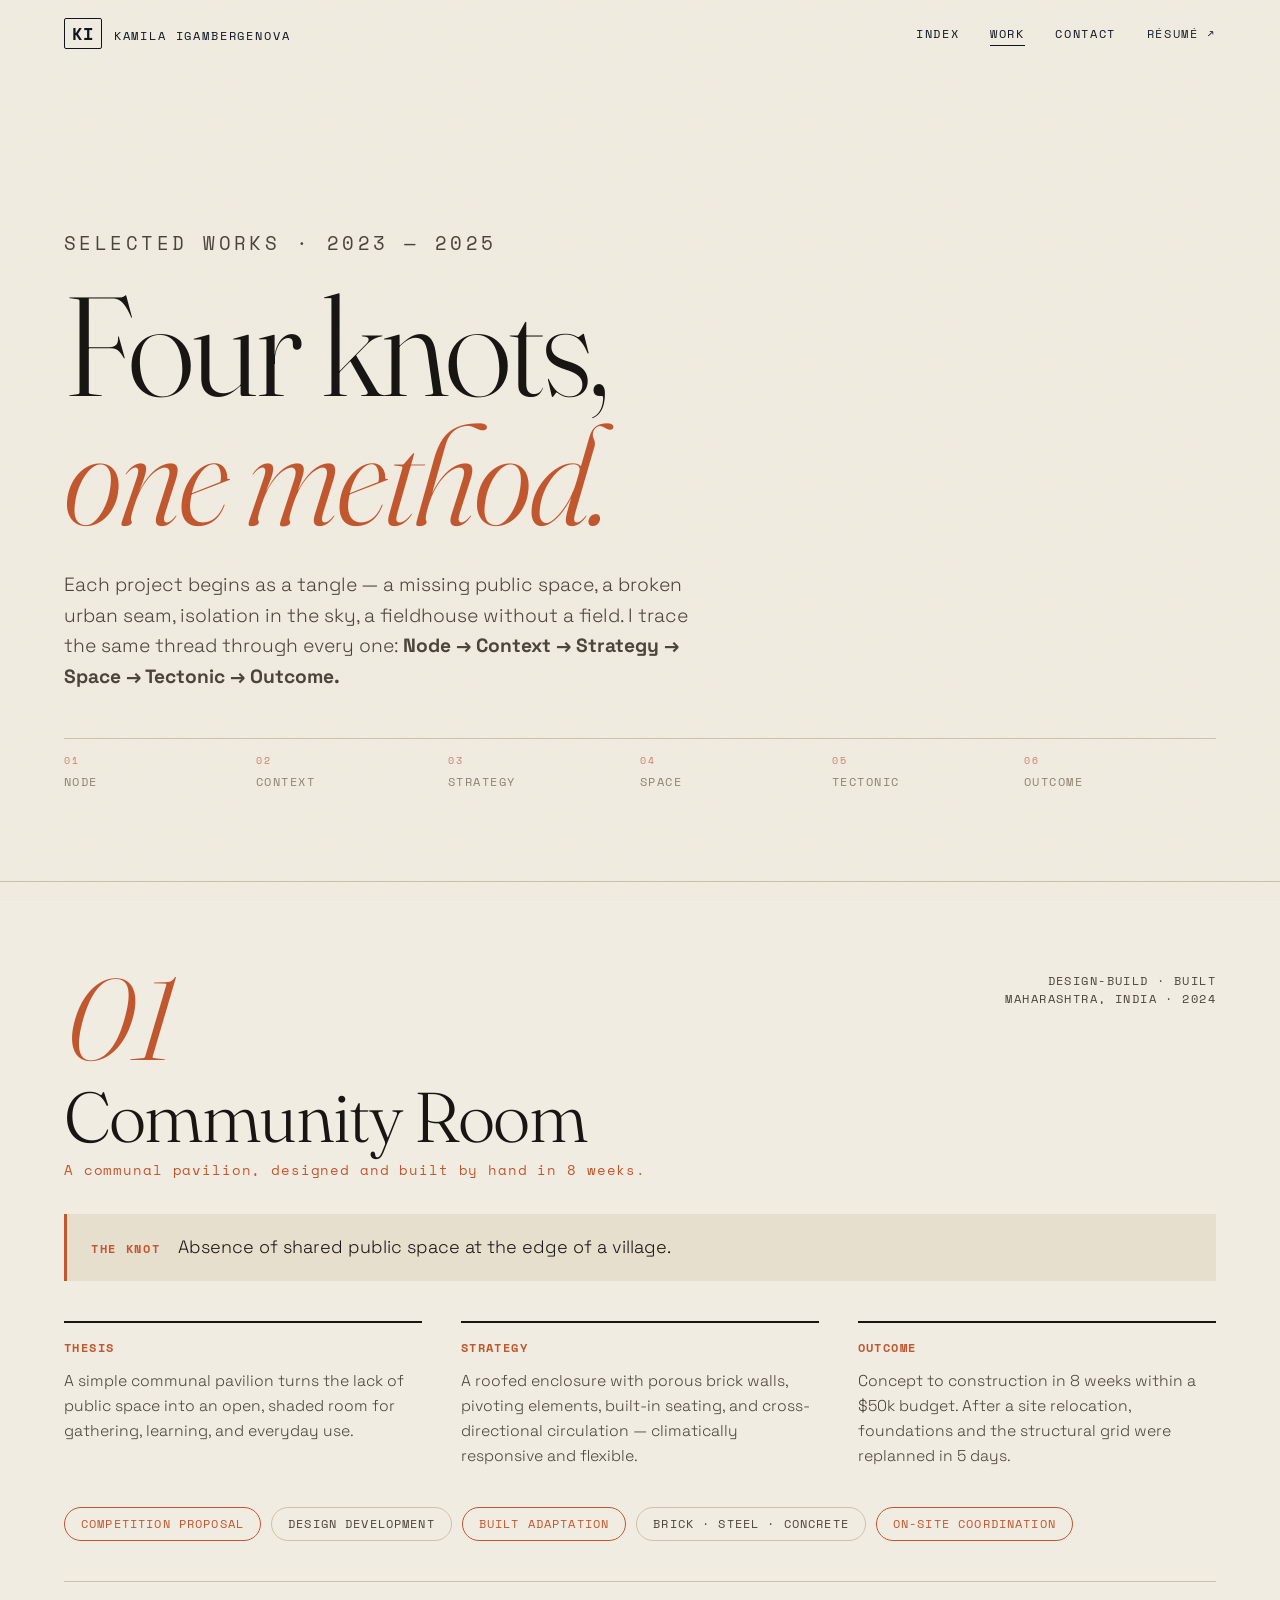
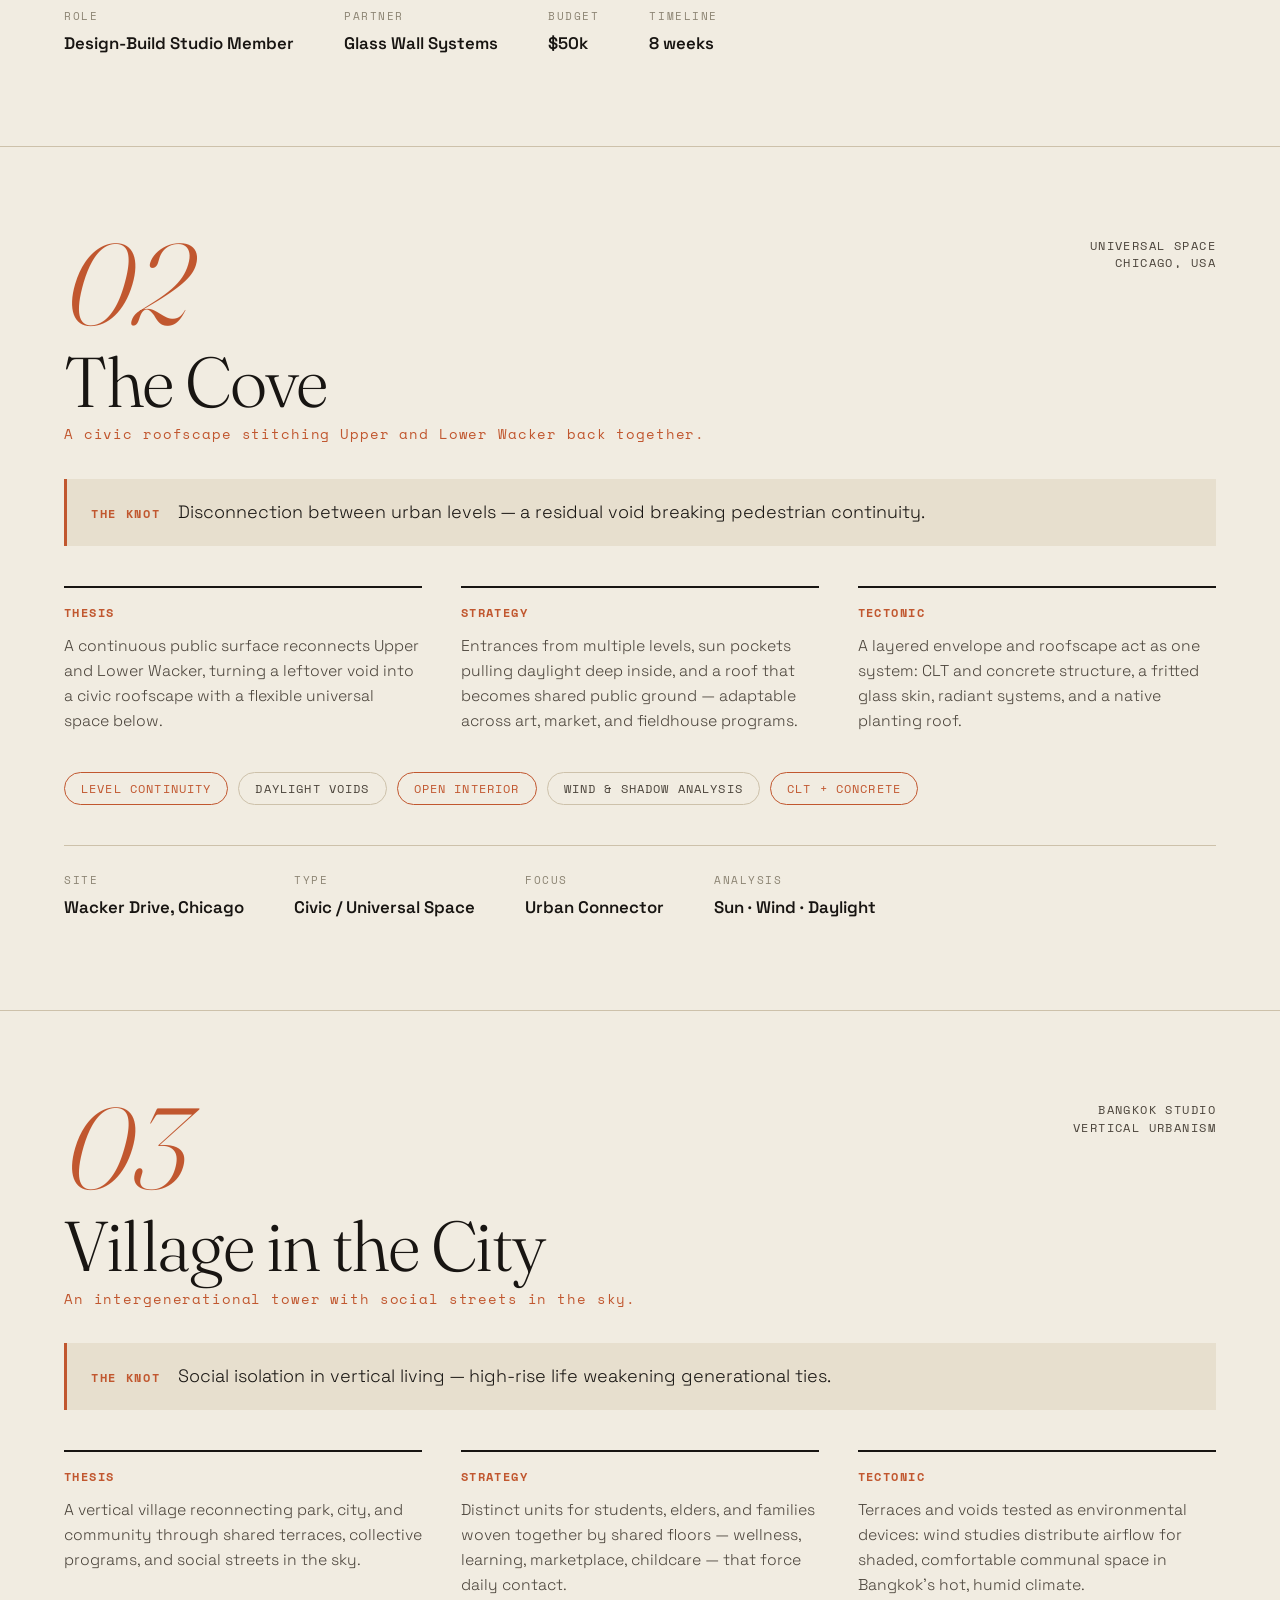
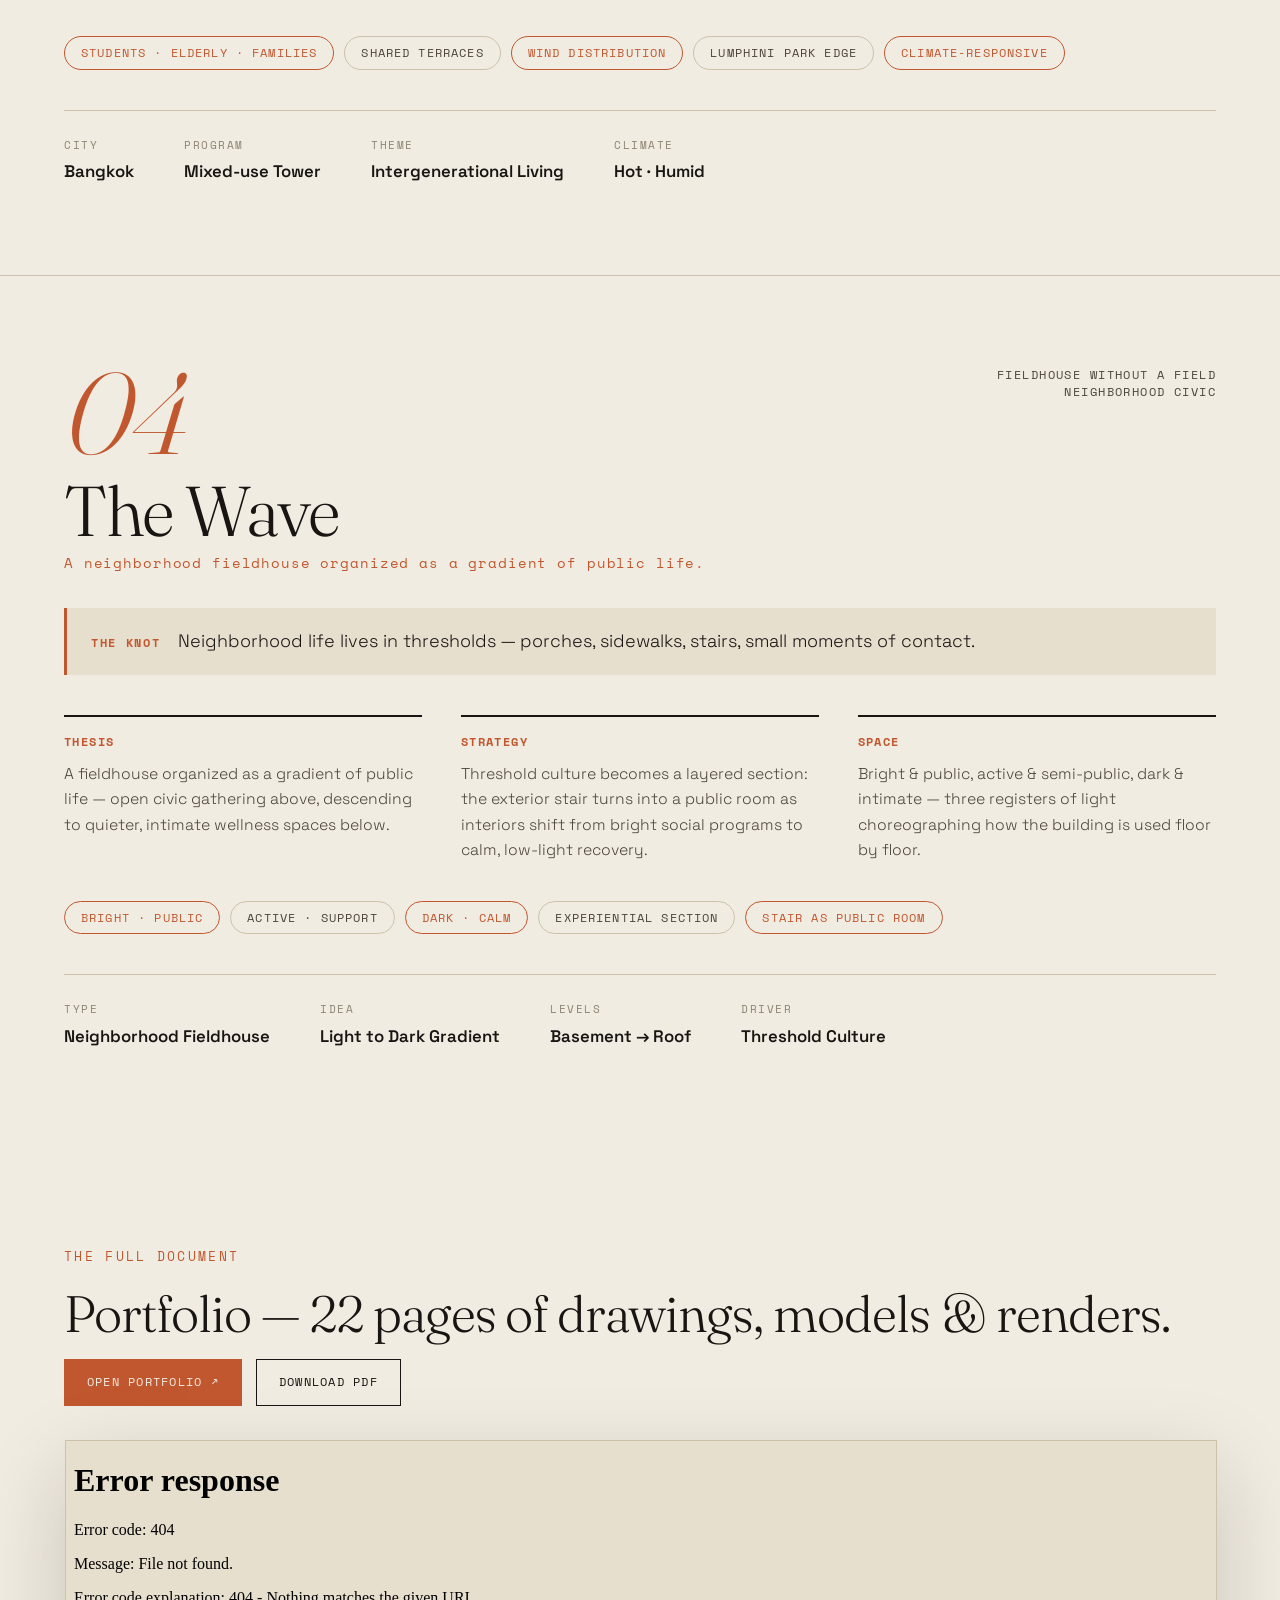
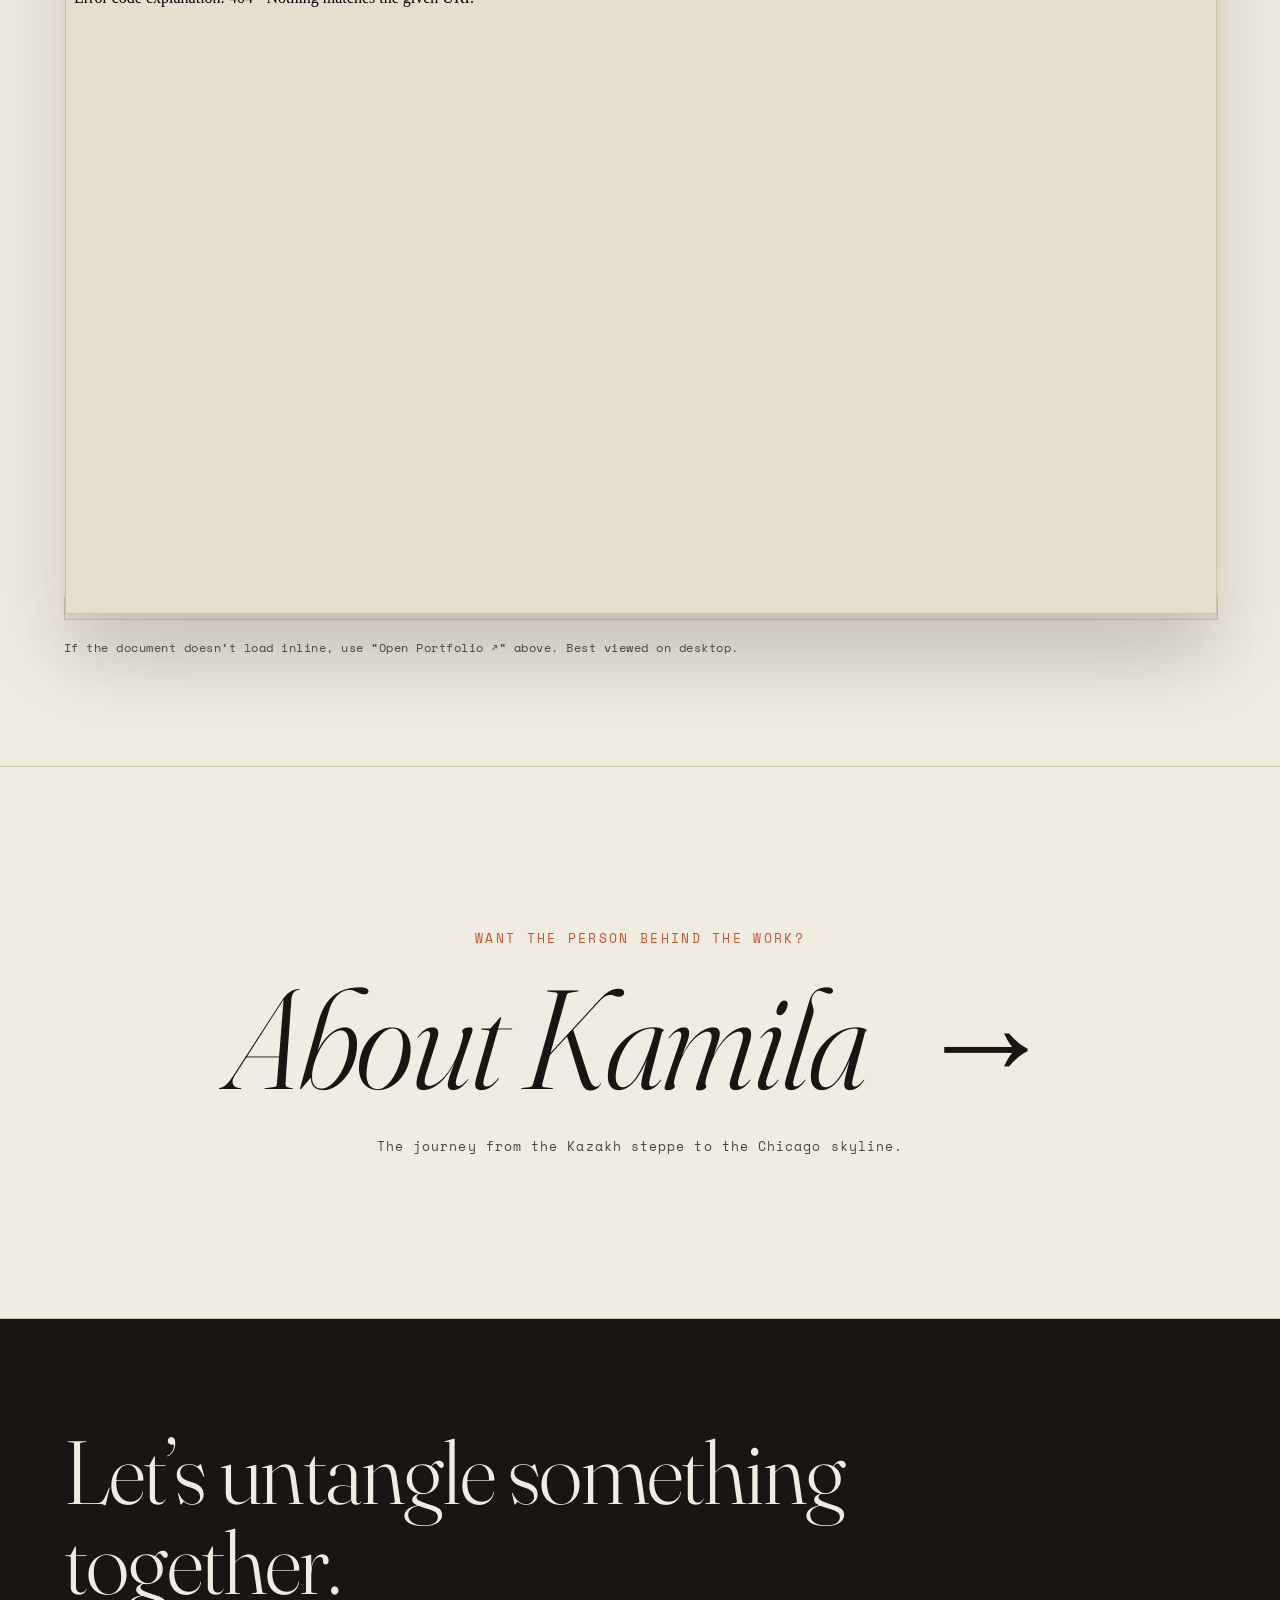
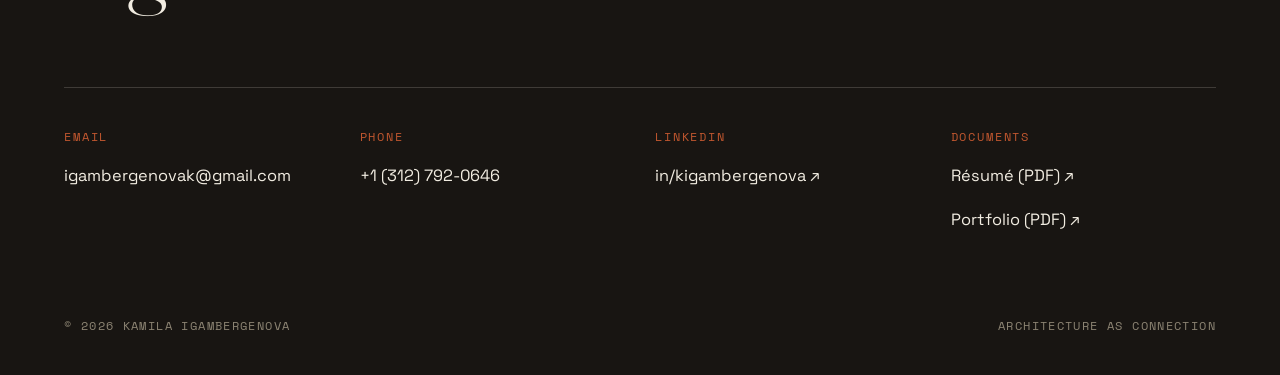
==== commit d2828f07: "Refactor homepage into a hiring funnel with Record, Frames, and Work cross-links. Reorder sections f" ====
--- a/work.html
+++ b/work.html
@@ -47,7 +47,8 @@
   </section>
 
   <!-- PROJECT 01 -->
-  <article class="project reveal" id="p01">
+  <article class="project reveal" id="community-room">
+    <span id="p01" class="anchor-alias" aria-hidden="true"></span>
     <div class="project__head">
       <span class="project__num">01</span>
       <span class="project__tag">Design-Build · Built<br/>Maharashtra, India · 2024</span>
@@ -89,7 +90,8 @@
   </article>
 
   <!-- PROJECT 02 -->
-  <article class="project reveal" id="p02">
+  <article class="project reveal" id="the-cove">
+    <span id="p02" class="anchor-alias" aria-hidden="true"></span>
     <div class="project__head">
       <span class="project__num">02</span>
       <span class="project__tag">Universal Space<br/>Chicago, USA</span>
@@ -131,7 +133,8 @@
   </article>
 
   <!-- PROJECT 03 -->
-  <article class="project reveal" id="p03">
+  <article class="project reveal" id="village-in-the-city">
+    <span id="p03" class="anchor-alias" aria-hidden="true"></span>
     <div class="project__head">
       <span class="project__num">03</span>
       <span class="project__tag">Bangkok Studio<br/>Vertical Urbanism</span>
@@ -173,7 +176,8 @@
   </article>
 
   <!-- PROJECT 04 -->
-  <article class="project reveal" id="p04">
+  <article class="project reveal" id="the-wave">
+    <span id="p04" class="anchor-alias" aria-hidden="true"></span>
     <div class="project__head">
       <span class="project__num">04</span>
       <span class="project__tag">Fieldhouse without a Field<br/>Neighborhood Civic</span>
--- a/css/style.css
+++ b/css/style.css
@@ -110,38 +110,55 @@
 }
 
 /* =========================================================
-   HERO  (relative — hosts the confined thread canvas)
+   HERO  (key-plan entry navigation)
    ========================================================= */
 .hero {
   position: relative; overflow: hidden;
-  min-height: 100svh;
+  min-height: 88svh;
   padding: 16vh var(--gutter) 5vh;
   display: flex; flex-direction: column; justify-content: center;
 }
-.hero__inner { position: relative; z-index: 2; }
+.hero__intro { position: relative; z-index: 2; }
 .hero__eyebrow {
   font-family: var(--mono); font-size: 0.74rem; letter-spacing: 0.16em;
   text-transform: uppercase; color: var(--ink-soft);
   border-top: 1px solid var(--line); padding-top: 16px;
-  margin-bottom: clamp(26px, 5vh, 60px); display: inline-block;
+  margin-bottom: clamp(20px, 3.5vh, 40px); display: inline-block;
 }
 .hero__title {
   font-family: var(--serif); font-weight: 300;
-  font-size: clamp(3.2rem, 12.5vw, 12rem); line-height: 0.9;
+  font-size: clamp(1.85rem, 4.6vw, 3.6rem); line-height: 1.08;
   letter-spacing: -0.025em; font-variation-settings: "opsz" 144;
+  max-width: 18ch;
 }
 .hero__title .line { display: block; }
 .hero__title em { font-style: italic; font-weight: 400; }
 .hero__title .accent { color: var(--clay); font-style: italic; }
+.hero__rule { width: 56px; height: 2px; background: var(--clay); margin: clamp(18px,3vh,26px) 0; }
 .hero__lede {
-  max-width: 44ch; margin-top: clamp(24px, 4vh, 44px);
-  font-size: clamp(1.05rem, 1.6vw, 1.4rem);
-  line-height: 1.55; color: var(--ink-soft); font-weight: 300;
-}
-.hero__cta { display: flex; flex-wrap: wrap; gap: 14px; margin-top: clamp(30px, 5vh, 56px); }
+  max-width: 52ch;
+  font-size: clamp(1rem, 1.4vw, 1.18rem);
+  line-height: 1.65; color: var(--ink-soft); font-weight: 300;
+}
+.hero__seeking {
+  margin-top: 16px; max-width: 48ch;
+  font-family: var(--mono); font-size: 0.78rem; letter-spacing: 0.02em;
+  color: var(--ink); line-height: 1.5;
+}
+.hero__ctas { display: flex; flex-wrap: wrap; gap: 10px 22px; margin-top: clamp(22px, 3.5vh, 36px); }
+.hero__enter {
+  display: inline-flex; align-items: center; gap: 9px;
+  font-family: var(--mono); font-size: 0.76rem; letter-spacing: 0.1em;
+  text-transform: uppercase; color: var(--clay);
+  border-bottom: 1px solid transparent; padding-bottom: 3px; transition: border-color 0.3s var(--ease);
+}
+.hero__enter:hover { border-color: var(--clay); }
+.hero__enter--ghost { color: var(--ink-soft); }
+.hero__enter--ghost:hover { color: var(--clay); border-color: var(--clay); }
+.hero__enter .cross { font-size: 1rem; }
 .hero__foot {
   position: relative; z-index: 2;
-  margin-top: auto; padding-top: clamp(30px, 6vh, 70px);
+  margin-top: auto; padding-top: clamp(24px, 5vh, 60px);
   display: flex; justify-content: space-between; align-items: flex-end;
   flex-wrap: wrap; gap: 16px;
   font-family: var(--mono); font-size: 0.72rem; letter-spacing: 0.16em;
@@ -149,6 +166,50 @@
 }
 .hero__scrollcue { color: var(--clay); animation: bob 2.4s var(--ease) infinite; }
 @keyframes bob { 0%,100% { transform: translateY(0); } 50% { transform: translateY(6px); } }
+
+/* ---------- knot glyph (thread motif; used at meaningful transitions) ---------- */
+.knot { fill: none; stroke: var(--clay); stroke-width: 2; stroke-linecap: round; }
+.knot circle { fill: none; }
+.knot--title {
+  display: inline-block; width: 0.82em; height: auto;
+  margin-left: 0.16em; vertical-align: -0.02em;
+}
+.knot--section { display: block; width: 56px; height: auto; margin: 0 auto clamp(18px, 3vh, 30px); }
+.knot--resolved {
+  display: block; width: 62px; height: auto; margin: 0 auto clamp(22px, 4vh, 40px);
+  stroke: var(--sand);
+}
+.knot--resolved circle { fill: var(--clay); stroke: var(--clay); }
+/* subtle "tie" draw-in for section knots */
+.has-motion .knot--section circle, .has-motion .knot--section line { stroke-dasharray: 80; stroke-dashoffset: 80; }
+.has-motion .knot--section.is-in circle, .has-motion .knot--section.is-in line { stroke-dashoffset: 0; transition: stroke-dashoffset 1s var(--ease); }
+
+/* ---------- key-plan diagram (the entry navigation) ---------- */
+.keyplan { position: relative; z-index: 2; }
+.keyplan__svg { width: 100%; height: auto; display: block; overflow: visible; }
+.keyplan .gline { stroke: var(--line); stroke-width: 0.8; opacity: calc(1 - var(--unravel, 0)); }
+.keyplan .gdot { fill: var(--line); opacity: calc(1 - var(--unravel, 0)); }
+.keyplan .connector { fill: none; stroke: var(--clay); stroke-linecap: round; stroke-linejoin: round; }
+.keyplan .node-ring { fill: var(--paper); stroke: var(--ink); transition: stroke 0.3s var(--ease); }
+.keyplan .knode--dim { opacity: calc(1 - var(--unravel, 0) * 0.85); }
+.keyplan .knode--dim .node-ring { stroke: var(--ink-faint); }
+.keyplan .knode--main .node-ring { stroke: var(--clay); }
+.keyplan .node-label {
+  font-family: var(--mono); font-weight: 700; font-size: 15px; letter-spacing: 0.03em;
+  fill: var(--ink); opacity: calc(1 - var(--unravel, 0));
+}
+.keyplan .node-sub { font-family: var(--sans); font-size: 13px; fill: var(--ink-soft); opacity: calc(1 - var(--unravel, 0)); }
+.keyplan .knode { cursor: pointer; }
+.keyplan .knode:hover .node-ring, .keyplan .knode:focus-visible .node-ring { stroke: var(--clay); }
+.keyplan .knode:focus { outline: none; }
+.keyplan__caption {
+  margin-top: 16px; font-family: var(--mono); font-size: 0.7rem;
+  color: var(--ink-faint); max-width: 46ch; line-height: 1.6;
+  opacity: calc(1 - var(--unravel, 0));
+}
+/* dock connectors draw in on entry (opener threads stay static, JS-driven) */
+.has-motion .kp-dock .connector { stroke-dasharray: 1; stroke-dashoffset: 1; }
+.has-motion .kp-dock.show .connector { stroke-dashoffset: 0; transition: stroke-dashoffset 1.4s var(--ease); }
 
 /* shared button */
 .btn {
@@ -222,10 +283,12 @@
 .path__img img { width: 100%; height: 100%; object-fit: cover; display: block; }
 .path__img.is-empty img { display: none; }
 .path__img::after {
-  content: "▢  " attr(data-file);
-  position: absolute; inset: 0; display: flex; align-items: center; justify-content: center;
-  font-family: var(--mono); font-size: 0.7rem; color: var(--ink-faint); opacity: 0.7; padding: 16px; text-align: center;
-}
+  content: "Image forthcoming";
+  position: absolute; inset: 0; display: none; align-items: center; justify-content: center;
+  font-family: var(--mono); font-size: 0.7rem; letter-spacing: 0.08em; text-transform: uppercase;
+  color: var(--ink-faint); opacity: 0.7; padding: 16px; text-align: center;
+}
+.path__img.is-empty::after { display: flex; }
 .path__imgtag {
   position: absolute; left: 0; bottom: 0; z-index: 2;
   font-family: var(--mono); font-size: 0.7rem; letter-spacing: 0.12em; text-transform: uppercase;
@@ -242,15 +305,21 @@
 .path__year { font-family: var(--mono); font-size: 0.74rem; letter-spacing: 0.14em; text-transform: uppercase; color: var(--clay); }
 .path__step h3 { font-family: var(--serif); font-weight: 400; font-size: clamp(1.7rem, 3.6vw, 2.8rem); line-height: 1.04; margin: 8px 0 2px; letter-spacing: -0.01em; }
 .path__role { font-family: var(--mono); font-size: 0.8rem; color: var(--ink-soft); margin-bottom: 14px; }
-.path__step > p:last-child { color: var(--ink-soft); font-weight: 300; font-size: clamp(0.98rem,1.2vw,1.1rem); line-height: 1.65; max-width: 50ch; }
-
-/* =========================================================
-   04 — SELECTED WORK  (horizontal gallery)
-   ========================================================= */
-.work-gallery { padding: clamp(60px,11vh,150px) 0; border-top: 1px solid var(--line); border-bottom: 1px solid var(--line); background: var(--paper-2); }
+.path__step > p:not(.path__role) { color: var(--ink-soft); font-weight: 300; font-size: clamp(0.98rem,1.2vw,1.1rem); line-height: 1.65; max-width: 52ch; }
+.path__step > p.path__skill { margin-top: 12px; font-family: var(--mono); font-size: 0.76rem; letter-spacing: 0.03em; line-height: 1.5; color: var(--clay); }
+
+/* =========================================================
+   04 — SELECTED WORK  (featured + supporting)
+   ========================================================= */
+.work-gallery {
+  padding: clamp(60px,11vh,150px) 0;
+  border-top: 1px solid var(--line); border-bottom: 1px solid var(--line);
+  background: var(--paper-2);
+}
 .work-gallery__head {
-  max-width: var(--maxw); margin: 0 auto clamp(30px,5vh,56px);
-  padding: 0 var(--gutter); display: flex; align-items: flex-end; justify-content: space-between; gap: 24px; flex-wrap: wrap;
+  max-width: var(--maxw); margin: 0 auto clamp(36px,6vh,72px);
+  padding: 0 var(--gutter); display: flex; align-items: flex-end; justify-content: space-between;
+  gap: 24px; flex-wrap: wrap;
 }
 .work-gallery__kicker {
   font-family: var(--mono); font-size: 0.78rem; letter-spacing: 0.18em;
@@ -261,9 +330,113 @@
   color: var(--clay); border: 1.5px solid var(--clay); width: 34px; height: 34px;
   border-radius: 50%; display: grid; place-items: center; font-size: 0.72rem;
 }
-.work-gallery__title { font-family: var(--serif); font-weight: 300; font-size: clamp(2rem,5vw,4rem); line-height: 1; letter-spacing: -0.02em; }
-.work-gallery__hint { font-family: var(--mono); font-size: 0.74rem; letter-spacing: 0.12em; text-transform: uppercase; color: var(--clay); }
-
+.work-gallery__title {
+  font-family: var(--serif); font-weight: 300; font-size: clamp(2rem,5vw,4rem);
+  line-height: 1; letter-spacing: -0.02em;
+}
+.work-gallery__lede {
+  margin-top: 12px; max-width: 48ch; color: var(--ink-soft); font-weight: 300;
+  font-size: clamp(0.98rem, 1.2vw, 1.1rem); line-height: 1.55;
+}
+.work-gallery__all {
+  font-family: var(--mono); font-size: 0.74rem; letter-spacing: 0.12em;
+  text-transform: uppercase; color: var(--clay); white-space: nowrap;
+}
+.work-gallery__all:hover { text-decoration: underline; }
+
+.work-feat {
+  max-width: var(--maxw); margin: 0 auto clamp(56px, 10vh, 120px);
+  padding: 0 var(--gutter);
+  display: grid; grid-template-columns: 1.15fr 0.85fr; gap: clamp(28px, 4vw, 64px);
+  align-items: start;
+}
+.work-feat__media {
+  position: relative; display: block; aspect-ratio: 5 / 4; overflow: hidden;
+  background: linear-gradient(135deg, var(--sand), #cdbfa0); border: 1px solid var(--line);
+}
+.work-feat__media img { width: 100%; height: 100%; object-fit: cover; display: block; transition: transform 0.7s var(--ease); }
+.work-feat__media:hover img { transform: scale(1.03); }
+.work-feat__media.is-empty img,
+.work-sup__media.is-empty img,
+.work-card__media.is-empty img { display: none; }
+.work-feat__media::after,
+.work-sup__media::after,
+.work-card__media::after {
+  content: "Image forthcoming";
+  position: absolute; inset: 0; display: none; align-items: center; justify-content: center;
+  font-family: var(--mono); font-size: 0.66rem; letter-spacing: 0.08em;
+  text-transform: uppercase; color: var(--ink-faint); opacity: 0.7; padding: 14px; text-align: center;
+}
+.work-feat__media.is-empty::after,
+.work-sup__media.is-empty::after,
+.work-card__media.is-empty::after { display: flex; }
+.work-feat__index {
+  position: absolute; top: 16px; left: 18px; z-index: 2;
+  font-family: var(--serif); font-style: italic; font-size: 2.2rem; color: var(--paper);
+  mix-blend-mode: difference;
+}
+.work-feat__type {
+  font-family: var(--mono); font-size: 0.72rem; letter-spacing: 0.1em;
+  text-transform: uppercase; color: var(--clay); margin-bottom: 10px;
+}
+.work-feat__title {
+  font-family: var(--serif); font-weight: 400; font-size: clamp(1.8rem, 3.2vw, 2.8rem);
+  line-height: 1.05; margin-bottom: 22px;
+}
+.work-feat__link, .work-sup__link {
+  display: inline-block; margin-top: 18px;
+  font-family: var(--mono); font-size: 0.74rem; letter-spacing: 0.1em;
+  text-transform: uppercase; color: var(--clay);
+}
+.work-feat__link:hover, .work-sup__link:hover { text-decoration: underline; }
+
+.work-meta { display: flex; flex-direction: column; gap: 14px; }
+.work-meta div { border-top: 1px solid var(--line); padding-top: 12px; }
+.work-meta dt {
+  font-family: var(--mono); font-size: 0.62rem; letter-spacing: 0.12em;
+  text-transform: uppercase; color: var(--ink-faint); margin-bottom: 4px;
+}
+.work-meta dd { color: var(--ink-soft); font-weight: 300; font-size: 0.95rem; line-height: 1.5; }
+.work-meta--compact { gap: 10px; }
+.work-meta--compact dd { font-size: 0.9rem; }
+
+.work-xref {
+  margin-top: 16px; font-family: var(--mono); font-size: 0.68rem;
+  letter-spacing: 0.04em; color: var(--ink-faint); line-height: 1.5;
+}
+.work-xref a { color: var(--ink-soft); text-decoration: underline; text-underline-offset: 3px; }
+.work-xref a:hover { color: var(--clay); }
+
+.work-support {
+  max-width: var(--maxw); margin: 0 auto; padding: 0 var(--gutter);
+  display: flex; flex-direction: column; gap: clamp(48px, 9vh, 100px);
+}
+.work-sup {
+  display: grid; grid-template-columns: 0.95fr 1.05fr; gap: clamp(22px, 3.5vw, 48px);
+  align-items: start;
+}
+.work-sup:nth-child(even) { direction: rtl; }
+.work-sup:nth-child(even) > * { direction: ltr; }
+.work-sup__media {
+  position: relative; display: block; aspect-ratio: 4 / 3; overflow: hidden;
+  background: linear-gradient(135deg, var(--sand), #cdbfa0); border: 1px solid var(--line);
+}
+.work-sup__media img { width: 100%; height: 100%; object-fit: cover; display: block; transition: transform 0.7s var(--ease); }
+.work-sup__media:hover img { transform: scale(1.03); }
+.work-sup__type {
+  font-family: var(--mono); font-size: 0.68rem; letter-spacing: 0.1em;
+  text-transform: uppercase; color: var(--clay); margin-bottom: 8px;
+}
+.work-sup__body h3 {
+  font-family: var(--serif); font-weight: 400; font-size: clamp(1.4rem, 2.4vw, 2rem);
+  line-height: 1.08; margin-bottom: 16px;
+}
+
+@media (max-width: 900px) {
+  .work-feat, .work-sup, .work-sup:nth-child(even) { grid-template-columns: 1fr; direction: ltr; }
+}
+
+/* legacy horizontal gallery (work.html / fallback) */
 .work-track {
   display: flex; gap: clamp(16px, 2vw, 32px);
   padding: 6px var(--gutter) 26px; overflow-x: auto; scroll-snap-type: x mandatory;
@@ -281,12 +454,6 @@
 }
 .work-card__media img { width: 100%; height: 100%; object-fit: cover; display: block; transition: transform 0.7s var(--ease); }
 .work-card__media:hover img { transform: scale(1.04); }
-.work-card__media.is-empty img { display: none; }
-.work-card__media::after {
-  content: "▢  " attr(data-file);
-  position: absolute; inset: 0; display: flex; align-items: center; justify-content: center;
-  font-family: var(--mono); font-size: 0.66rem; color: var(--ink-faint); opacity: 0.7; padding: 14px; text-align: center;
-}
 .work-card__index {
   position: absolute; top: 14px; left: 16px; z-index: 2;
   font-family: var(--serif); font-style: italic; font-size: 2rem; color: var(--paper);
@@ -306,8 +473,13 @@
 .work-card__allarrow { font-family: var(--serif); font-style: italic; font-size: 3rem; line-height: 1; color: var(--clay); }
 .work-card__alltext { font-family: var(--mono); font-size: 0.84rem; letter-spacing: 0.06em; line-height: 1.5; text-transform: uppercase; }
 
-/* =========================================================
-   06 — BACKGROUND  (education + experience + toolkit)
+.work-card__facts { display: flex; flex-direction: column; gap: 8px; margin: 10px 0 14px; }
+.work-card__facts div { display: grid; grid-template-columns: 72px 1fr; gap: 8px; }
+.work-card__facts dt { font-family: var(--mono); font-size: 0.62rem; letter-spacing: 0.1em; text-transform: uppercase; color: var(--ink-faint); }
+.work-card__facts dd { font-size: 0.88rem; color: var(--ink-soft); font-weight: 300; }
+
+/* =========================================================
+   06 — BACKGROUND  (education + toolkit + strengths)
    ========================================================= */
 .background { max-width: var(--maxw); margin: 0 auto; padding: clamp(70px,13vh,170px) var(--gutter); }
 .bg__head { margin-bottom: clamp(40px,7vh,80px); }
@@ -321,7 +493,9 @@
   border-radius: 50%; display: grid; place-items: center; font-size: 0.72rem;
 }
 .bg__title { font-family: var(--serif); font-weight: 300; font-size: clamp(2rem,5.5vw,4.4rem); line-height: 1; letter-spacing: -0.02em; }
+.bg__intro { margin-top: 14px; max-width: 56ch; color: var(--ink-soft); font-weight: 300; font-size: clamp(1rem, 1.2vw, 1.12rem); line-height: 1.55; }
 .bg__grid { display: grid; grid-template-columns: repeat(3, 1fr); gap: clamp(24px,3.5vw,60px); }
+.bg__grid--two { grid-template-columns: 1fr 1fr; }
 .bg__label { font-family: var(--mono); font-size: 0.78rem; letter-spacing: 0.14em; text-transform: uppercase; color: var(--clay); padding-bottom: 16px; margin-bottom: 8px; border-bottom: 2px solid var(--ink); }
 .bg__item { padding: 18px 0; border-bottom: 1px solid var(--line); }
 .bg__year { font-family: var(--mono); font-size: 0.72rem; letter-spacing: 0.1em; text-transform: uppercase; color: var(--ink-faint); }
@@ -331,6 +505,15 @@
 .bg__skills { display: flex; flex-direction: column; gap: 18px; padding-top: 4px; }
 .bg__skills p { color: var(--ink-soft); font-weight: 300; line-height: 1.6; font-size: 0.96rem; }
 .bg__skills b { color: var(--ink); font-family: var(--mono); font-size: 0.72rem; letter-spacing: 0.1em; text-transform: uppercase; }
+.bg__strengths { margin-top: clamp(36px, 6vh, 64px); }
+.bg__strength-list {
+  list-style: none; display: flex; flex-wrap: wrap; gap: 10px 12px; padding-top: 8px;
+}
+.bg__strength-list li {
+  font-family: var(--mono); font-size: 0.72rem; letter-spacing: 0.06em;
+  text-transform: uppercase; color: var(--ink-soft);
+  border-bottom: 1px solid var(--line); padding: 8px 2px;
+}
 
 /* =========================================================
    CHAPTERS (shared) — legacy (work.html / contact.html)
@@ -536,11 +719,24 @@
   background: var(--ink); color: var(--paper);
   padding: clamp(60px, 12vh, 140px) var(--gutter) 40px;
 }
+.footer__kicker {
+  font-family: var(--mono); font-size: 0.78rem; letter-spacing: 0.18em;
+  text-transform: uppercase; color: rgba(241,236,225,0.55);
+  display: flex; align-items: center; gap: 12px; margin-bottom: 22px;
+}
+.footer__kicker span {
+  color: var(--clay); border: 1.5px solid var(--clay); width: 34px; height: 34px;
+  border-radius: 50%; display: grid; place-items: center; font-size: 0.72rem;
+}
 .footer__statement {
   font-family: var(--serif); font-weight: 300;
   font-size: clamp(2rem, 7vw, 6rem); line-height: 1; letter-spacing: -0.02em;
   max-width: 16ch;
 }
+.footer__cta {
+  margin-top: 18px; max-width: 52ch; color: rgba(241,236,225,0.72);
+  font-weight: 300; font-size: clamp(1rem, 1.3vw, 1.15rem); line-height: 1.6;
+}
 .footer__top { margin-bottom: clamp(50px, 9vh, 110px); }
 .footer__grid {
   display: grid; grid-template-columns: repeat(4, 1fr); gap: 30px;
@@ -551,14 +747,19 @@
   letter-spacing: 0.16em; text-transform: uppercase;
   color: var(--clay); margin-bottom: 12px;
 }
-.footer__grid a { font-size: 1.02rem; line-height: 1.9; transition: color 0.3s; }
+.footer__grid a {
+  font-size: 1.02rem; line-height: 1.9; transition: color 0.3s;
+  display: inline-block; min-height: 44px; padding: 4px 0;
+}
 .footer__grid a:hover { color: var(--clay); }
+.footer__grid a:focus-visible { outline: 2px solid var(--clay); outline-offset: 4px; }
 .footer__base {
   display: flex; justify-content: space-between; flex-wrap: wrap; gap: 12px;
   margin-top: clamp(50px, 8vh, 90px);
   font-family: var(--mono); font-size: 0.72rem; letter-spacing: 0.12em;
   text-transform: uppercase; color: var(--ink-faint);
 }
+.footer .knot--resolved { stroke: var(--clay); }
 
 /* =========================================================
    REVEAL ANIMATION
@@ -770,7 +971,7 @@
     background: var(--paper); border-bottom: 1px solid var(--line);
     max-height: 0; overflow: hidden; transition: max-height 0.4s var(--ease);
   }
-  .nav__links.open { max-height: 360px; }
+  .nav__links.open { max-height: 480px; }
   .nav__links a {
     width: 100%; padding: 16px var(--gutter); font-size: 0.86rem;
     border-top: 1px solid var(--line);
@@ -824,17 +1025,66 @@
   max-width: 56ch; margin-top: 22px; color: var(--ink-soft);
   font-size: clamp(1.02rem, 1.5vw, 1.3rem); font-weight: 300; line-height: 1.6;
 }
-
-/* ---- stage: rail (left) + scenes (right) ---- */
+.frames__transition {
+  max-width: 52ch; margin-top: 18px; color: var(--ink-soft);
+  font-size: clamp(1rem, 1.35vw, 1.18rem); font-weight: 300; line-height: 1.6;
+}
+
+/* ---- stage: sticky chapter index + scenes ---- */
 .frames__stage {
   max-width: var(--maxw); margin: 0 auto;
-  display: grid; grid-template-columns: minmax(230px, 0.42fr) minmax(0, 1fr);
-  gap: clamp(24px, 4vw, 72px);
   padding: 0 var(--fpad) clamp(70px, 12vh, 150px);
-  align-items: start;
-}
-
-/* ---- sticky chapter rail ---- */
+  display: grid; grid-template-columns: minmax(180px, 220px) 1fr;
+  gap: clamp(28px, 4vw, 56px); align-items: start;
+}
+.scenes { max-width: 1040px; margin: 0; min-width: 0; }
+
+.frames-index {
+  position: sticky; top: 100px;
+  display: flex; flex-direction: column; gap: 4px;
+  padding-top: 8px;
+}
+.frames-index__item {
+  display: flex; align-items: baseline; gap: 10px;
+  font-family: var(--mono); font-size: 0.72rem; letter-spacing: 0.06em;
+  color: var(--ink-faint); padding: 10px 0; border-bottom: 1px solid transparent;
+  transition: color 0.3s var(--ease), border-color 0.3s var(--ease);
+}
+.frames-index__item span { color: var(--clay); font-weight: 700; }
+.frames-index__item:hover { color: var(--ink-soft); }
+.frames-index__item.is-active {
+  color: var(--ink); border-bottom-color: var(--line);
+}
+.frames-index__item:focus-visible { outline: 2px solid var(--clay); outline-offset: 4px; }
+
+.scene__blocks {
+  display: grid; grid-template-columns: 1fr 1fr; gap: 18px 28px;
+  margin: 28px 0 36px;
+}
+.scene__block h4 {
+  font-family: var(--mono); font-size: 0.62rem; letter-spacing: 0.14em;
+  text-transform: uppercase; color: var(--ink-faint); margin-bottom: 8px; font-weight: 400;
+}
+.scene__block p {
+  color: var(--ink-soft); font-weight: 300; font-size: 0.95rem; line-height: 1.55;
+}
+.scene__block--means {
+  grid-column: 1 / -1; border-top: 1px solid var(--line); padding-top: 18px; margin-top: 4px;
+}
+.scene__block--means p { color: var(--ink); font-size: 1.02rem; }
+.scene__xref { margin-top: 12px; }
+
+@media (max-width: 900px) {
+  .frames__stage { grid-template-columns: 1fr; }
+  .frames-index {
+    position: static; flex-direction: row; flex-wrap: wrap; gap: 8px 18px;
+    margin-bottom: 12px; padding-bottom: 16px; border-bottom: 1px solid var(--line);
+  }
+  .frames-index__item { border-bottom: 0; padding: 6px 0; }
+  .scene__blocks { grid-template-columns: 1fr; }
+}
+
+/* ---- sticky chapter rail (legacy) ---- */
 .rail { position: sticky; top: 96px; align-self: start; }
 .rail__nav { position: relative; display: flex; flex-direction: column; padding-left: 22px; }
 .rail__line {
@@ -922,13 +1172,14 @@
 .frame-img--hero { aspect-ratio: 16 / 10; }
 .frame-img--still { aspect-ratio: 4 / 3; min-height: 130px; }
 .frame-img::after {
-  content: "▢  " attr(data-file);
+  content: "Image forthcoming";
   position: absolute; inset: 0; z-index: 0;
-  display: flex; align-items: center; justify-content: center;
+  display: none; align-items: center; justify-content: center;
   padding: 12px; text-align: center;
-  font-family: var(--mono); font-size: 0.66rem; letter-spacing: 0.05em;
-  color: var(--ink-faint); opacity: 0.75;
-}
+  font-family: var(--mono); font-size: 0.66rem; letter-spacing: 0.08em;
+  text-transform: uppercase; color: var(--ink-faint); opacity: 0.7;
+}
+.frame-img.is-empty::after { display: flex; }
 .frame-img__scale { position: absolute; inset: 0; z-index: 1; }
 .frame-img--hero .frame-img__scale { inset: -6% 0; }
 .frame-img img {
@@ -957,19 +1208,30 @@
 .stills .frame-img--still.still--tall { grid-column: span 3; grid-row: span 2; }
 .stills .frame-img--still.still--wide { grid-column: span 6; grid-row: span 1; }
 
-/* ---- synthesis ---- */
-.scene--synthesis .scene__h { max-width: 16ch; }
-.synthesis { list-style: none; margin-top: clamp(10px, 2vh, 24px); }
+/* ---- synthesis (editorial two-column grid) ---- */
+.scene--synthesis .scene__h { max-width: 20ch; }
+.synthesis {
+  list-style: none; margin-top: clamp(16px, 3vh, 36px);
+  display: grid; grid-template-columns: 1fr 1fr; column-gap: clamp(28px, 4vw, 64px);
+}
 .synthesis__item {
-  display: grid; grid-template-columns: clamp(40px, 5vw, 74px) 1fr;
-  column-gap: clamp(16px, 2.5vw, 40px);
-  padding: clamp(20px, 3vh, 34px) 0; border-top: 1px solid var(--line);
+  display: grid; grid-template-columns: clamp(34px, 4vw, 56px) 1fr;
+  column-gap: clamp(14px, 2vw, 26px);
+  padding: clamp(20px, 3vh, 30px) 0; border-top: 1px solid var(--line);
   align-items: baseline; transition: padding-left 0.4s var(--ease), background 0.4s var(--ease);
 }
-.synthesis__item:hover { padding-left: 12px; background: var(--paper-2); }
+.synthesis__item:hover { padding-left: 10px; background: var(--paper-2); }
 .synthesis__no { font-family: var(--mono); color: var(--clay); font-size: clamp(0.8rem, 1.3vw, 1.05rem); }
-.synthesis__item h4 { font-family: var(--serif); font-weight: 300; font-size: clamp(1.3rem, 2.6vw, 2.2rem); line-height: 1.1; margin-bottom: 6px; }
-.synthesis__item p { color: var(--ink-soft); font-weight: 300; font-size: clamp(0.96rem, 1.1vw, 1.08rem); line-height: 1.5; }
+.synthesis__item h4 { font-family: var(--serif); font-weight: 300; font-size: clamp(1.2rem, 2vw, 1.75rem); line-height: 1.12; margin-bottom: 6px; }
+.synthesis__item p { color: var(--ink-soft); font-weight: 300; font-size: clamp(0.94rem, 1.05vw, 1.04rem); line-height: 1.5; }
+.synthesis__source { font-family: var(--mono); font-size: 0.68rem !important; letter-spacing: 0.02em; color: var(--ink-faint) !important; margin-top: 8px; text-transform: none; }
+.synthesis__cta {
+  display: inline-flex; align-items: center; gap: 8px; margin-top: clamp(32px, 5vh, 56px);
+  font-family: var(--mono); font-size: 0.8rem; letter-spacing: 0.06em; text-transform: uppercase;
+  color: var(--clay); border-bottom: 1px solid var(--clay); padding-bottom: 4px;
+  transition: gap 0.3s var(--ease), color 0.3s var(--ease);
+}
+.synthesis__cta:hover { gap: 14px; color: var(--clay-deep); }
 
 /* ---- motion (gated by .has-motion; reduced-motion/no-JS stay visible) ---- */
 .has-motion .frame-img { clip-path: inset(0 0 100% 0); }
@@ -1001,30 +1263,458 @@
 .has-motion .scene--synthesis.is-in .synthesis__item:nth-child(5) { transition-delay: 0.28s; }
 .has-motion .scene--synthesis.is-in .synthesis__item:nth-child(6) { transition-delay: 0.35s; }
 
+/* =========================================================
+   STORYTELLING REFINEMENTS (structure pass)
+   ========================================================= */
+/* work-card mini fields: Role / Output / Skill */
+.work-card__facts { margin: 0 0 14px; display: grid; gap: 7px; }
+.work-card__facts > div {
+  display: grid; grid-template-columns: 4.2rem 1fr; gap: 10px; align-items: baseline;
+}
+.work-card__facts dt {
+  font-family: var(--mono); font-size: 0.6rem; letter-spacing: 0.12em;
+  text-transform: uppercase; color: var(--ink-faint);
+}
+.work-card__facts dd {
+  font-size: 0.82rem; line-height: 1.35; color: var(--ink-soft); margin: 0;
+}
+
+/* transition sentence that hands off Path → Frames */
+.frames__transition {
+  font-family: var(--serif); font-style: italic; font-weight: 300;
+  font-size: clamp(1.15rem, 2.1vw, 1.7rem); line-height: 1.4;
+  color: var(--ink); max-width: 40ch; margin-top: 22px;
+}
+.frames__transition + .frames__lede { margin-top: 16px; }
+
+/* India = feature chapter: subtle terracotta emphasis */
+.scene--feature .scene__h { color: var(--clay-deep); }
+.scene--feature .scene__note {
+  border-left: 2px solid var(--clay); padding-left: clamp(16px, 2vw, 26px);
+}
+.scene--feature .scene__meta b { color: var(--clay-deep); }
+
+/* background intro line */
+.bg__intro {
+  margin-top: 18px; max-width: 60ch; color: var(--ink-soft);
+  font-weight: 300; font-size: clamp(1rem, 1.4vw, 1.2rem); line-height: 1.6;
+}
+
+/* contact opportunity CTA */
+.footer__cta {
+  margin-top: 24px; max-width: 46ch; color: var(--paper);
+  font-weight: 300; font-size: clamp(1rem, 1.5vw, 1.28rem); line-height: 1.6;
+  opacity: 0.86;
+}
+
+/* =========================================================
+   FRAMES — hero-led chapter layout + horizontal drag strips
+   ========================================================= */
+.scene { border-top: 0; padding-block: clamp(28px, 5vh, 70px); }
+.scenes > .scene:first-child { padding-top: clamp(4px, 2vh, 18px); }
+
+/* full-bleed chapter hero (overrides 16/10 aspect) */
+.scene__hero.frame-img--hero {
+  aspect-ratio: auto; height: clamp(300px, 62vh, 640px);
+  margin-bottom: clamp(24px, 4vh, 52px);
+}
+.scene__hero .scene__herolabel {
+  position: absolute; left: 18px; bottom: 18px; z-index: 3;
+  width: auto; max-width: calc(100% - 36px); margin: 0; padding: 8px 14px;
+  font-family: var(--mono); font-size: 0.66rem; letter-spacing: 0.14em;
+  text-transform: uppercase; color: var(--paper);
+  background: rgba(24,19,15,0.5); backdrop-filter: blur(5px);
+  opacity: 1;
+}
+
+/* horizontal image strip (drag to scroll) */
+.strip-block { margin-top: clamp(26px, 4vh, 50px); }
+.strip__label {
+  font-family: var(--mono); font-size: 0.68rem; letter-spacing: 0.12em;
+  text-transform: uppercase; color: var(--ink-faint); margin-bottom: 14px;
+}
+.strip {
+  display: flex; gap: clamp(8px, 1vw, 14px);
+  overflow-x: auto; padding-bottom: 12px;
+  scrollbar-width: none; cursor: grab; scroll-snap-type: x proximity;
+  -webkit-overflow-scrolling: touch;
+}
+.strip::-webkit-scrollbar { display: none; }
+.strip.is-dragging { cursor: grabbing; scroll-snap-type: none; }
+.strip .frame-img {
+  flex: 0 0 auto; aspect-ratio: auto;
+  height: clamp(230px, 34vh, 360px); width: clamp(240px, 30vw, 340px);
+  scroll-snap-align: start;
+}
+.strip .frame-img.strip--tall { width: clamp(180px, 22vw, 250px); }
+.strip .frame-img.strip--wide { width: clamp(360px, 46vw, 540px); }
+.strip .frame-img figcaption { opacity: 0; }
+.strip .frame-img:hover figcaption { opacity: 1; }
+
+/* quote callout that lives inside the strip */
+.strip__callout {
+  flex: 0 0 auto; width: clamp(220px, 26vw, 300px); height: clamp(230px, 34vh, 360px);
+  display: flex; flex-direction: column; justify-content: flex-end;
+  border-left: 2px solid var(--clay); padding: 0 0 16px 22px;
+}
+.strip__calloutlabel {
+  font-family: var(--mono); font-size: 0.64rem; letter-spacing: 0.12em;
+  text-transform: uppercase; color: var(--ink-faint); margin-bottom: 12px;
+}
+.strip__quote {
+  font-family: var(--serif); font-style: italic; font-weight: 300;
+  font-size: clamp(1.05rem, 1.5vw, 1.32rem); line-height: 1.4; color: var(--ink);
+}
+
+/* "what I carry" — reuse Selected Works tag styling */
+.scene__carry {
+  margin-top: clamp(26px, 4vh, 48px); padding-top: clamp(20px, 3vh, 30px);
+  border-top: 1px solid var(--line);
+}
+.carry__label {
+  font-family: var(--mono); font-size: 0.68rem; letter-spacing: 0.12em;
+  text-transform: uppercase; color: var(--clay); margin-bottom: 16px;
+}
+.scene__facts { max-width: 540px; margin-bottom: 20px; gap: 10px; }
+.scene__facts > div { grid-template-columns: 5rem 1fr; }
+.scene__facts dt { font-size: 0.64rem; }
+.scene__facts dd { font-size: 0.92rem; }
+.scene__tags li { font-size: 0.7rem; padding: 7px 15px; }
+
+/* thread connector between chapters */
+.scene__connector { position: relative; height: clamp(44px, 7vh, 78px); }
+.scene__connector::before {
+  content: ""; position: absolute; left: 50%; top: 0; bottom: 0; width: 2px;
+  background: var(--line); transform: translateX(-50%) scaleY(1); transform-origin: top;
+}
+
+/* ---- advanced motion (gated by .has-motion) ---- */
+.has-motion .scene__herolabel { opacity: 0; transform: translateY(14px); }
+.has-motion .scene.is-in .scene__herolabel {
+  opacity: 1; transform: none;
+  transition: opacity 0.6s var(--ease) 0.32s, transform 0.6s var(--ease) 0.32s;
+}
+.has-motion .strip-block, .has-motion .scene__carry {
+  opacity: 0; transform: translateY(20px);
+}
+.has-motion .scene.is-in .strip-block,
+.has-motion .scene.is-in .scene__carry {
+  opacity: 1; transform: none;
+  transition: opacity 0.75s var(--ease) 0.26s, transform 0.75s var(--ease) 0.26s;
+}
+.has-motion .strip .frame-img:nth-child(2) { transition-delay: 0.06s; }
+.has-motion .strip .frame-img:nth-child(3) { transition-delay: 0.12s; }
+.has-motion .strip .frame-img:nth-child(4) { transition-delay: 0.18s; }
+.has-motion .strip .frame-img:nth-child(5) { transition-delay: 0.24s; }
+.has-motion .strip .frame-img:nth-child(6) { transition-delay: 0.30s; }
+.has-motion .strip .frame-img:nth-child(7) { transition-delay: 0.36s; }
+/* strip image hover push-in */
+.has-motion .scene.is-in .strip .frame-img:hover .frame-img__scale {
+  transform: scale(1.05); transition: transform 0.6s var(--ease);
+}
+/* connector draws in */
+.has-motion .scene__connector::before { transform: translateX(-50%) scaleY(0); }
+.has-motion .scene__connector.is-in::before {
+  transform: translateX(-50%) scaleY(1); transition: transform 0.7s var(--ease);
+}
+
 /* ---- frames responsive ---- */
 @media (max-width: 900px) {
-  .frames__stage { grid-template-columns: 1fr; gap: 0; }
-  .rail {
-    position: sticky; top: 52px; z-index: 20;
-    margin: 0 calc(var(--fpad) * -1) 10px; padding: 10px var(--fpad);
-    background: rgba(239,233,221,0.94); backdrop-filter: blur(10px);
-    border-bottom: 1px solid var(--line);
+  .frames__stage { grid-template-columns: 1fr; gap: clamp(12px, 2vh, 24px); }
+  .frames-index {
+    position: static !important; flex-direction: row; flex-wrap: wrap; gap: 8px 18px;
+    margin-bottom: 12px; padding-bottom: 16px; border-bottom: 1px solid var(--line);
   }
-  .rail__nav { flex-direction: row; gap: 4px; padding-left: 0; overflow-x: auto; -webkit-overflow-scrolling: touch; }
-  .rail__line { display: none; }
-  .rail__item { flex: 0 0 auto; gap: 7px; padding: 6px 12px; }
-  .rail__item::before { display: none; }
-  .rail__label { font-style: normal; font-family: var(--mono); font-size: 0.8rem; text-transform: uppercase; letter-spacing: 0.06em; }
-  .rail__readouts { padding: 14px 0 2px; margin-top: 8px; }
-  .readout__lesson { font-size: 1.05rem; }
-  .readout__tags { display: none; }
-
-  .stills { grid-template-columns: repeat(2, 1fr); grid-auto-rows: clamp(120px, 34vw, 200px); }
-  .stills .frame-img--still,
-  .stills .frame-img--still.still--tall,
-  .stills .frame-img--still.still--wide { grid-column: span 1; grid-row: span 1; }
-  .stills .frame-img--still.still--wide { grid-column: span 2; }
-}
+  .frames-index__item { border-bottom: 0; padding: 6px 0; }
+  .scene__blocks { grid-template-columns: 1fr; }
+  .rail { display: none; }
+
+  .scene__hero.frame-img--hero { height: clamp(240px, 44vh, 420px); }
+  .scene__connector { display: none; }
+  .synthesis { grid-template-columns: 1fr; column-gap: 0; }
+  .strip .frame-img { height: clamp(200px, 52vw, 300px); width: clamp(210px, 62vw, 300px); }
+  .strip .frame-img.strip--tall { width: clamp(160px, 46vw, 220px); }
+  .strip .frame-img.strip--wide { width: clamp(300px, 82vw, 440px); }
+  .strip__callout { width: clamp(200px, 64vw, 280px); height: clamp(200px, 52vw, 300px); }
+}
+
+/* =========================================================
+   FULL-PAGE OPENER (the key plan is the entry; threads are
+   tangled at Practice, untangle, run to the chosen node, then
+   that node lights up and floods the page before the section)
+   ========================================================= */
+.opener {
+  position: fixed; inset: 0; z-index: 200; background: var(--paper);
+  display: flex; align-items: center; justify-content: center;
+  padding: clamp(10px, 2vh, 28px); overflow: hidden;
+  transition: opacity 0.7s var(--ease);
+}
+.opener[hidden] { display: none; }
+.opener.is-gone { opacity: 0; pointer-events: none; }
+body.opener-lock { overflow: hidden; }
+
+/* fine dotted grid fills the whole page, like an architectural sheet */
+.opener::before {
+  content: ""; position: absolute; inset: 0; z-index: 0; pointer-events: none;
+  background-image: radial-gradient(rgba(24, 21, 18, 0.13) 1.15px, transparent 1.15px);
+  background-size: clamp(38px, 3.4vw, 46px) clamp(38px, 3.4vw, 46px);
+  transition: opacity 0.6s var(--ease);
+}
+.opener.is-choosing::before { opacity: 0; }
+
+.opener__plan { position: relative; z-index: 2; width: min(94vw, 92vh); max-width: 100%; height: min(94vw, 92vh); }
+.opener__plan .keyplan__svg { width: 100%; height: 100%; overflow: visible; }
+.opener__cue {
+  position: fixed; left: 50%; bottom: clamp(18px, 3.5vh, 40px); transform: translateX(-50%);
+  z-index: 3; font-family: var(--mono); font-size: 0.72rem; letter-spacing: 0.16em;
+  text-transform: uppercase; color: var(--ink-faint); opacity: 0.9;
+  animation: bob 2.6s var(--ease) infinite; pointer-events: none; text-align: center;
+}
+
+/* --- key-plan drawing --- */
+.plan-ref circle { fill: none; stroke: var(--ink-faint); stroke-width: 1; }
+.plan-ref text {
+  fill: var(--ink-faint); font-family: var(--mono); font-size: 15px;
+  text-anchor: middle; dominant-baseline: middle;
+}
+.plan-tick path { stroke: var(--ink-faint); stroke-width: 1; opacity: 0.55; }
+.plan-wall { fill: none; stroke: var(--ink); stroke-width: 1.7; stroke-linejoin: miter; }
+.plan-stair path { fill: none; stroke: var(--ink); stroke-width: 1; }
+.plan-num { fill: var(--clay); font-family: var(--mono); font-weight: 700; font-size: 27px; }
+.plan-label { fill: var(--ink); font-family: var(--sans); font-size: 18px; font-weight: 400; }
+
+.node-ring { fill: var(--paper); stroke: var(--ink); stroke-width: 1.7; }
+.node-dot { fill: var(--ink); }
+.node-dot--focus { fill: var(--clay); }
+
+.opener__loose { fill: none; stroke: var(--ink-faint); stroke-width: 1.5; stroke-dasharray: 2 8; stroke-linecap: round; opacity: 0.7; }
+.loose-end { fill: var(--paper); stroke: var(--ink-faint); stroke-width: 1.5; }
+
+.connector { fill: none; stroke: var(--clay); }
+.knode { cursor: pointer; }
+.knode .node-dot, .knode .node-ring, .knode .plan-num, .knode .plan-label {
+  transition: fill 0.35s var(--ease), stroke 0.35s var(--ease);
+}
+.knode:hover:not(.room--focus) .node-dot { fill: var(--clay); }
+.knode:hover .node-ring { stroke: var(--clay); }
+.knode:focus-visible { outline: none; }
+.knode:focus-visible .node-ring { stroke: var(--clay); stroke-width: 2.4; }
+
+/* the expanding flood */
+.opener__fill {
+  position: fixed; width: 320vmax; height: 320vmax; border-radius: 50%;
+  background: var(--clay); z-index: 4; pointer-events: none;
+  transform: translate(-50%, -50%) scale(0);
+}
+.opener.is-filling .opener__fill {
+  transform: translate(-50%, -50%) scale(1);
+  transition: transform 0.75s cubic-bezier(0.66, 0, 0.34, 1);
+}
+
+/* PHASE A — grid, titleblock, loose thread and non-chosen rooms recede */
+.opener.is-choosing .plan-ref,
+.opener.is-choosing .opener__loose,
+.opener.is-choosing .loose-end,
+.opener.is-choosing .knode:not(.is-chosen),
+.opener.is-choosing .connector:not(.is-chosen),
+.opener.is-choosing .opener__cue { opacity: 0; transition: opacity 0.55s var(--ease); }
+
+/* PHASE B — the chosen thread lights up and runs from Record to its room
+   (stroke-dashoffset driven inline by JS for correct direction) */
+.opener .connector.is-chosen {
+  stroke: var(--clay); stroke-width: 5;
+  filter: drop-shadow(0 0 6px rgba(193, 87, 47, 0.55));
+}
+
+/* PHASE C — only then does the chosen room's node light up */
+.opener .knode.is-chosen .node-dot, .opener .knode.is-chosen .node-ring {
+  transition: fill 0.4s var(--ease), stroke 0.4s var(--ease), filter 0.4s var(--ease);
+}
+.opener.is-lit .knode.is-chosen .node-dot {
+  fill: var(--clay); filter: drop-shadow(0 0 13px rgba(193, 87, 47, 0.8));
+}
+.opener.is-lit .knode.is-chosen .node-ring { stroke: var(--clay); }
+
+/* =========================================================
+   DOCKED KEY-PLAN (thread's corner marker / persistent nav)
+   ========================================================= */
+.kp-dock {
+  position: fixed; left: 20px; bottom: 20px; z-index: 40; width: 150px;
+  background: rgba(241,236,225,0.9); backdrop-filter: blur(9px);
+  border: 1px solid var(--line); border-radius: 12px; padding: 11px 13px 9px;
+  opacity: 0; transform: translateY(12px) scale(0.9); pointer-events: none;
+  transition: opacity 0.5s var(--ease), transform 0.5s cubic-bezier(0.34,1.4,0.64,1);
+  box-shadow: 0 16px 34px -22px rgba(24,21,18,0.4);
+}
+.kp-dock.show { opacity: 1; transform: none; pointer-events: auto; }
+.kp-dock__svg { width: 100%; height: auto; display: block; overflow: visible; }
+.kp-dock__tag {
+  font-family: var(--mono); font-size: 0.56rem; letter-spacing: 0.14em;
+  text-transform: uppercase; color: var(--ink-faint); margin-top: 6px;
+}
+.kp-dock .connector { fill: none; stroke: var(--line); stroke-width: 1.2; }
+.kp-node { cursor: pointer; }
+.kp-node .kp-dot { fill: var(--paper); stroke: var(--ink-faint); stroke-width: 1.5; transition: fill 0.4s var(--ease), stroke 0.4s var(--ease), r 0.3s var(--ease); }
+.kp-node .kp-tangle { fill: none; stroke: var(--ink-faint); stroke-width: 1.5; opacity: 0.85; transition: opacity 0.45s var(--ease); }
+.kp-node .kp-name { font-family: var(--mono); font-size: 8px; fill: var(--ink-soft); transition: fill 0.3s; }
+.kp-node:hover .kp-dot { stroke: var(--clay); }
+.kp-node:hover .kp-name { fill: var(--ink); }
+/* untangle states: tangled → active (highlight) → passed (resolved dot) */
+.kp-node.is-active .kp-tangle { opacity: 0; }
+.kp-node.is-active .kp-dot { fill: var(--clay); stroke: var(--clay); }
+.kp-node.is-active .kp-name { fill: var(--clay-deep); font-weight: 700; }
+.kp-node.is-passed .kp-tangle { opacity: 0; }
+.kp-node.is-passed .kp-dot { fill: var(--ink); stroke: var(--ink); }
+@media (max-width: 900px) { .kp-dock { display: none; } }
+
+/* =========================================================
+   INTER-SECTION THREAD SEAMS
+   ========================================================= */
+.seam { position: relative; z-index: 2; height: clamp(50px, 8vh, 104px); display: flex; justify-content: center; }
+.seam__svg { width: 42px; height: 100%; display: block; overflow: visible; }
+.seam__path { fill: none; stroke: var(--clay); stroke-width: 2; opacity: 0.4; stroke-linecap: round; }
+.has-motion .seam__path { stroke-dasharray: 1; stroke-dashoffset: 1; }
+.has-motion .seam.is-in .seam__path { stroke-dashoffset: 0; transition: stroke-dashoffset 0.95s var(--ease); }
+.no-motion .seam__path { stroke-dashoffset: 0; }
+
+/* =========================================================
+   RECORD (schedule table — factual ledger)
+   ========================================================= */
+.record { max-width: var(--maxw); margin: 0 auto; padding: clamp(30px,6vh,80px) var(--gutter) clamp(40px,8vh,96px); }
+.record__head { max-width: 660px; margin-bottom: clamp(30px, 5vh, 52px); }
+.record__kicker {
+  font-family: var(--mono); font-size: 0.78rem; letter-spacing: 0.18em;
+  text-transform: uppercase; color: var(--ink-soft);
+  display: flex; align-items: center; gap: 12px; margin-bottom: 22px;
+}
+.record__kicker span {
+  color: var(--clay); border: 1.5px solid var(--clay); width: 34px; height: 34px;
+  border-radius: 50%; display: grid; place-items: center; font-size: 0.72rem;
+}
+.record__title { font-family: var(--serif); font-weight: 300; font-size: clamp(2rem, 5vw, 3.8rem); line-height: 1.02; letter-spacing: -0.02em; }
+.record__lede { margin-top: 14px; max-width: 60ch; color: var(--ink-soft); font-weight: 300; font-size: clamp(1rem, 1.3vw, 1.18rem); line-height: 1.6; }
+
+.schedule { border: 1px solid var(--line); border-radius: 4px; overflow: hidden; background: var(--paper); min-width: 0; }
+.sched-head, .sched-row {
+  display: grid; grid-template-columns: minmax(110px, 150px) minmax(0, 1.5fr) minmax(0, 1.6fr) 72px; gap: clamp(14px, 2vw, 24px);
+  padding: 16px clamp(16px, 2vw, 28px); align-items: center;
+}
+.sched-head {
+  font-family: var(--mono); font-size: 0.62rem; letter-spacing: 0.12em;
+  text-transform: uppercase; color: var(--ink-faint); background: var(--paper-2);
+}
+.sched-row { border-top: 1px solid var(--line); transition: background 0.3s var(--ease); }
+.sched-row:hover { background: var(--paper-2); }
+.sched-row__dates { font-family: var(--mono); font-size: 0.74rem; color: var(--ink-faint); }
+.sched-row__role b { font-family: var(--serif); font-weight: 500; font-size: 1.06rem; display: block; line-height: 1.2; }
+.sched-row__role span { font-size: 0.84rem; color: var(--ink-soft); }
+.sched-row__note { font-size: 0.88rem; color: var(--ink-soft); line-height: 1.5; }
+.sched-xref {
+  display: inline; color: var(--ink-faint); font-family: var(--mono); font-size: 0.72rem;
+  text-decoration: underline; text-underline-offset: 2px;
+}
+.sched-xref:hover { color: var(--clay); }
+.sched-row__type { justify-self: end; }
+
+.rtag {
+  font-family: var(--mono); font-size: 0.6rem; letter-spacing: 0.08em; text-transform: uppercase;
+  padding: 4px 10px; border-radius: 4px; border: 1px solid currentColor; white-space: nowrap;
+  display: inline-block; font-weight: 700;
+}
+.rtag--a { color: var(--blueprint); background: rgba(58,74,82,0.10); }
+.rtag--b { color: #6a4a86; background: rgba(106,74,134,0.12); }
+.rtag--c { color: #4f6a3a; background: rgba(79,106,58,0.12); }
+
+.legend { display: flex; gap: 22px; flex-wrap: wrap; margin-top: 22px; font-family: var(--mono); font-size: 0.7rem; color: var(--ink-soft); }
+.legend span { display: inline-flex; align-items: center; gap: 8px; }
+.legend__sw { width: 12px; height: 12px; border-radius: 3px; border: 1px solid; }
+.legend__sw--a { background: rgba(58,74,82,0.15); border-color: var(--blueprint); }
+.legend__sw--b { background: rgba(106,74,134,0.15); border-color: #6a4a86; }
+.legend__sw--c { background: rgba(79,106,58,0.15); border-color: #4f6a3a; }
+
+.record__resume-wrap { margin-top: 20px; }
+.record__resume {
+  display: inline-block;
+  font-family: var(--mono); font-size: 0.74rem; letter-spacing: 0.08em;
+  text-transform: uppercase; color: var(--clay); border-bottom: 1px solid transparent; padding-bottom: 2px;
+}
+.record__resume:hover { border-color: var(--clay); }
+
+@media (max-width: 820px) {
+  .hero__grid { grid-template-columns: 1fr; gap: 34px; }
+  .keyplan { order: 2; max-width: 460px; }
+  .bg__grid, .bg__grid--two { grid-template-columns: 1fr; gap: clamp(34px, 6vh, 60px); }
+}
+@media (max-width: 900px) {
+  .sched-head { display: none; }
+  .sched-row {
+    grid-template-columns: 1fr; gap: 8px; padding: 18px 18px;
+  }
+  .sched-row__type { justify-self: start; }
+  .sched-row__dates { order: -1; }
+  .schedule { overflow-x: hidden; }
+  .legend { flex-direction: column; gap: 10px; }
+}
+
+/* footer becomes the resolved endpoint */
+.footer { position: relative; }
+.footer .knot--resolved { position: relative; z-index: 2; }
+
+/* =========================================================
+   WHAT I BRING TO PRACTICE
+   ========================================================= */
+.bring {
+  max-width: var(--maxw); margin: 0 auto;
+  padding: clamp(60px, 11vh, 140px) var(--gutter);
+}
+.bring__head { max-width: 640px; margin-bottom: clamp(36px, 6vh, 72px); }
+.bring__kicker {
+  font-family: var(--mono); font-size: 0.78rem; letter-spacing: 0.18em;
+  text-transform: uppercase; color: var(--ink-soft);
+  display: flex; align-items: center; gap: 12px; margin-bottom: 22px;
+}
+.bring__kicker span {
+  color: var(--clay); border: 1.5px solid var(--clay); width: 34px; height: 34px;
+  border-radius: 50%; display: grid; place-items: center; font-size: 0.72rem;
+}
+.bring__title {
+  font-family: var(--serif); font-weight: 300;
+  font-size: clamp(2rem, 5vw, 3.8rem); line-height: 1.05; letter-spacing: -0.02em;
+}
+.bring__lede {
+  margin-top: 14px; color: var(--ink-soft); font-weight: 300;
+  font-size: clamp(1rem, 1.2vw, 1.12rem); line-height: 1.55; max-width: 48ch;
+}
+.bring__list {
+  list-style: none; max-width: 760px;
+  border-left: 1.5px solid var(--line); padding-left: clamp(20px, 3vw, 36px);
+  display: flex; flex-direction: column; gap: clamp(28px, 4.5vh, 48px);
+}
+.bring__item h3 {
+  font-family: var(--serif); font-weight: 400;
+  font-size: clamp(1.35rem, 2.4vw, 1.9rem); line-height: 1.15; margin-bottom: 8px;
+}
+.bring__item p {
+  color: var(--ink-soft); font-weight: 300;
+  font-size: clamp(0.98rem, 1.15vw, 1.08rem); line-height: 1.55; max-width: 52ch;
+}
+.has-motion .bring__item.reveal { transition-delay: 0s; }
+.has-motion .bring__item.reveal:nth-child(2) { transition-delay: 0.06s; }
+.has-motion .bring__item.reveal:nth-child(3) { transition-delay: 0.12s; }
+.has-motion .bring__item.reveal:nth-child(4) { transition-delay: 0.18s; }
+.has-motion .bring__item.reveal:nth-child(5) { transition-delay: 0.24s; }
+
+/* =========================================================
+   ANCHOR SCROLL OFFSET (fixed nav)
+   ========================================================= */
+#selected-work, #record, #frames-of-practice,
+#what-i-bring, #background, #contact,
+#frame-japan, #frame-texas, #frame-india,
+#community-room, #the-cove, #village-in-the-city, #the-wave,
+#p01, #p02, #p03, #p04 {
+  scroll-margin-top: 88px;
+}
+.anchor-alias { display: block; height: 0; width: 0; overflow: hidden; }
 
 /* =========================================================
    REDUCED MOTION
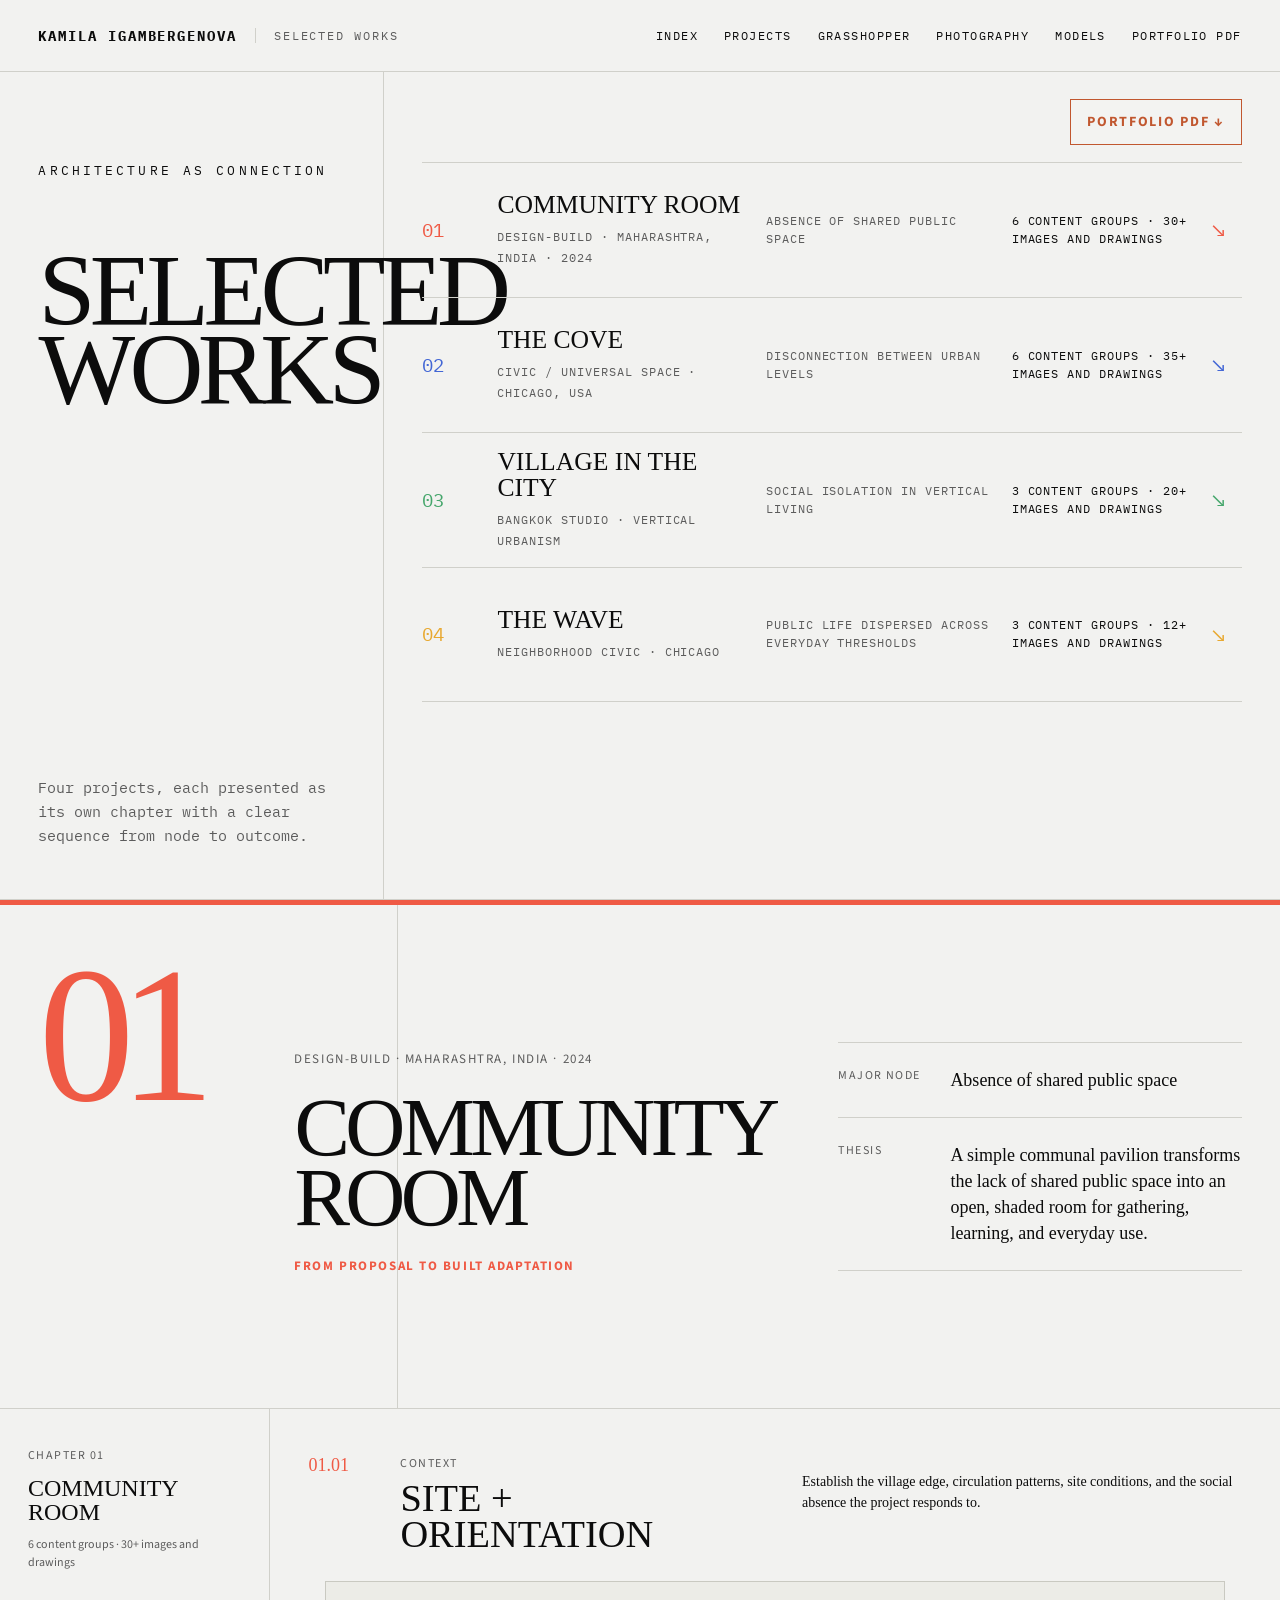
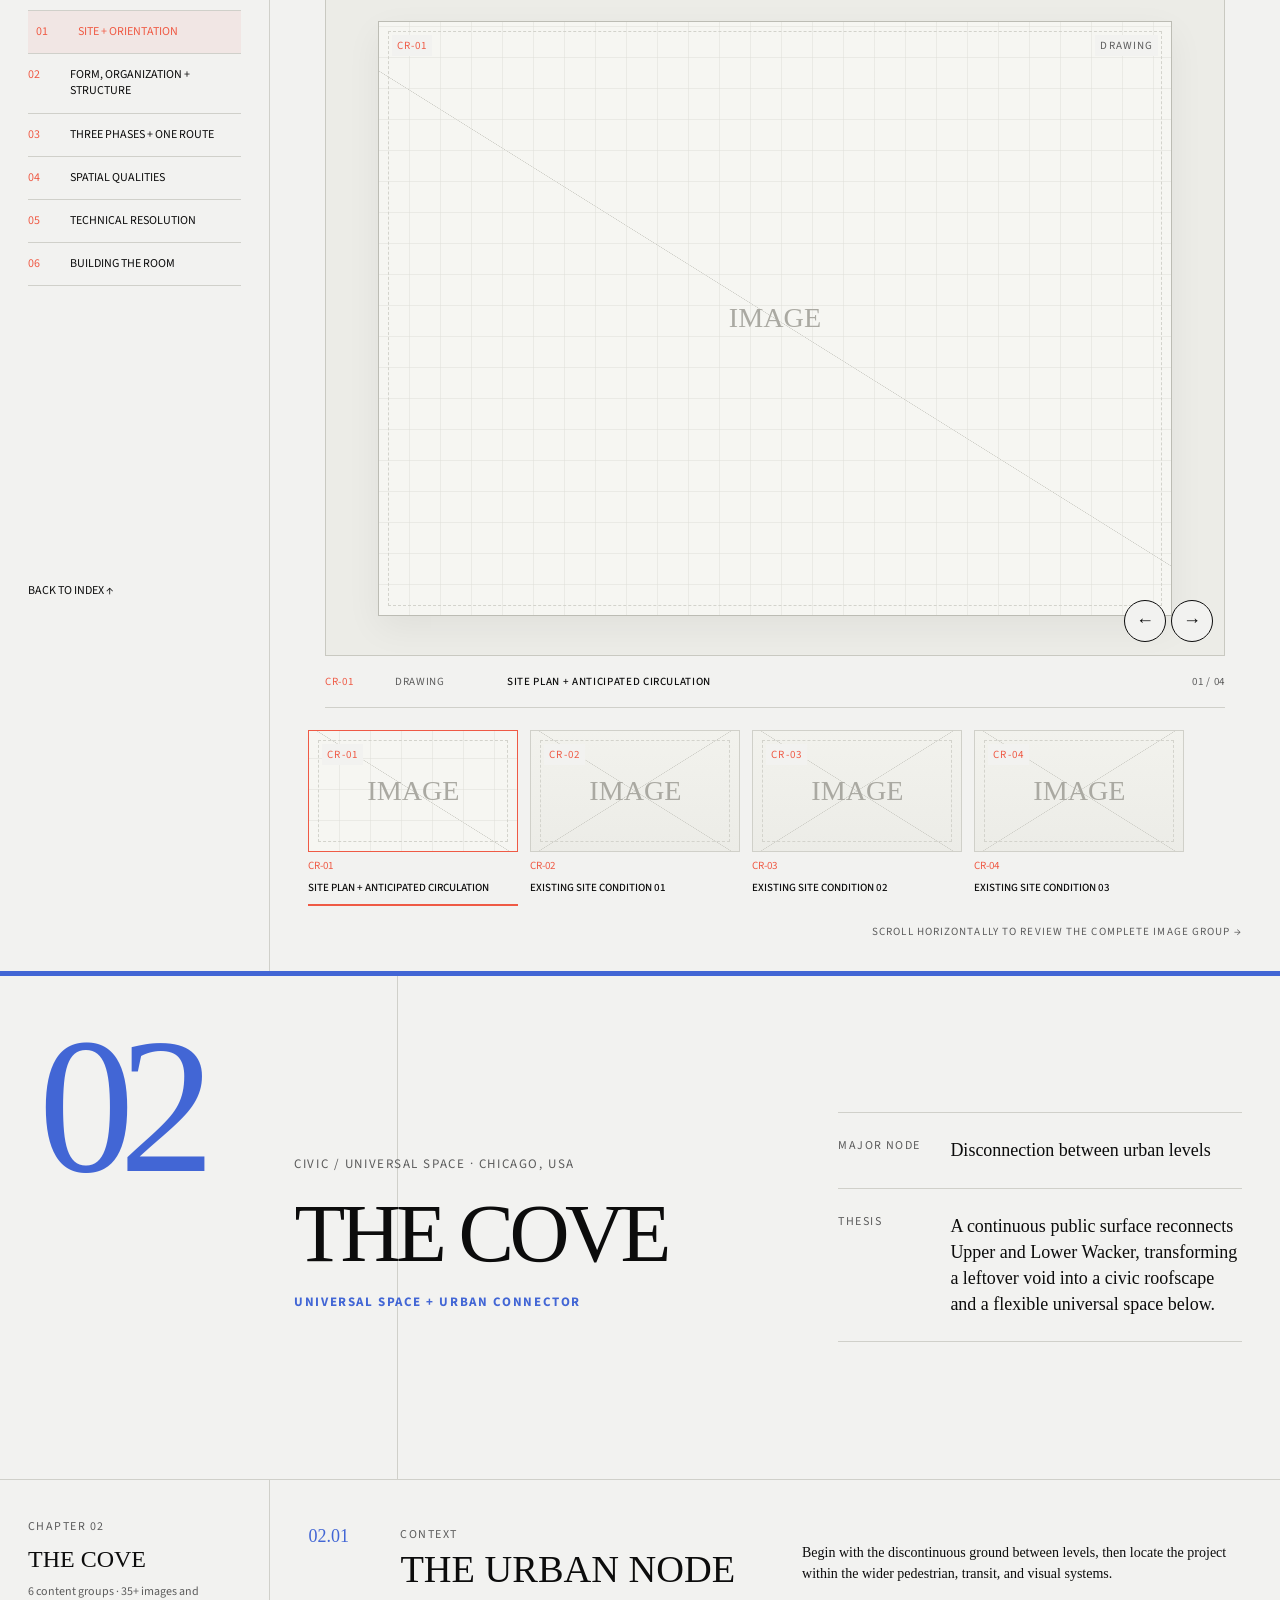
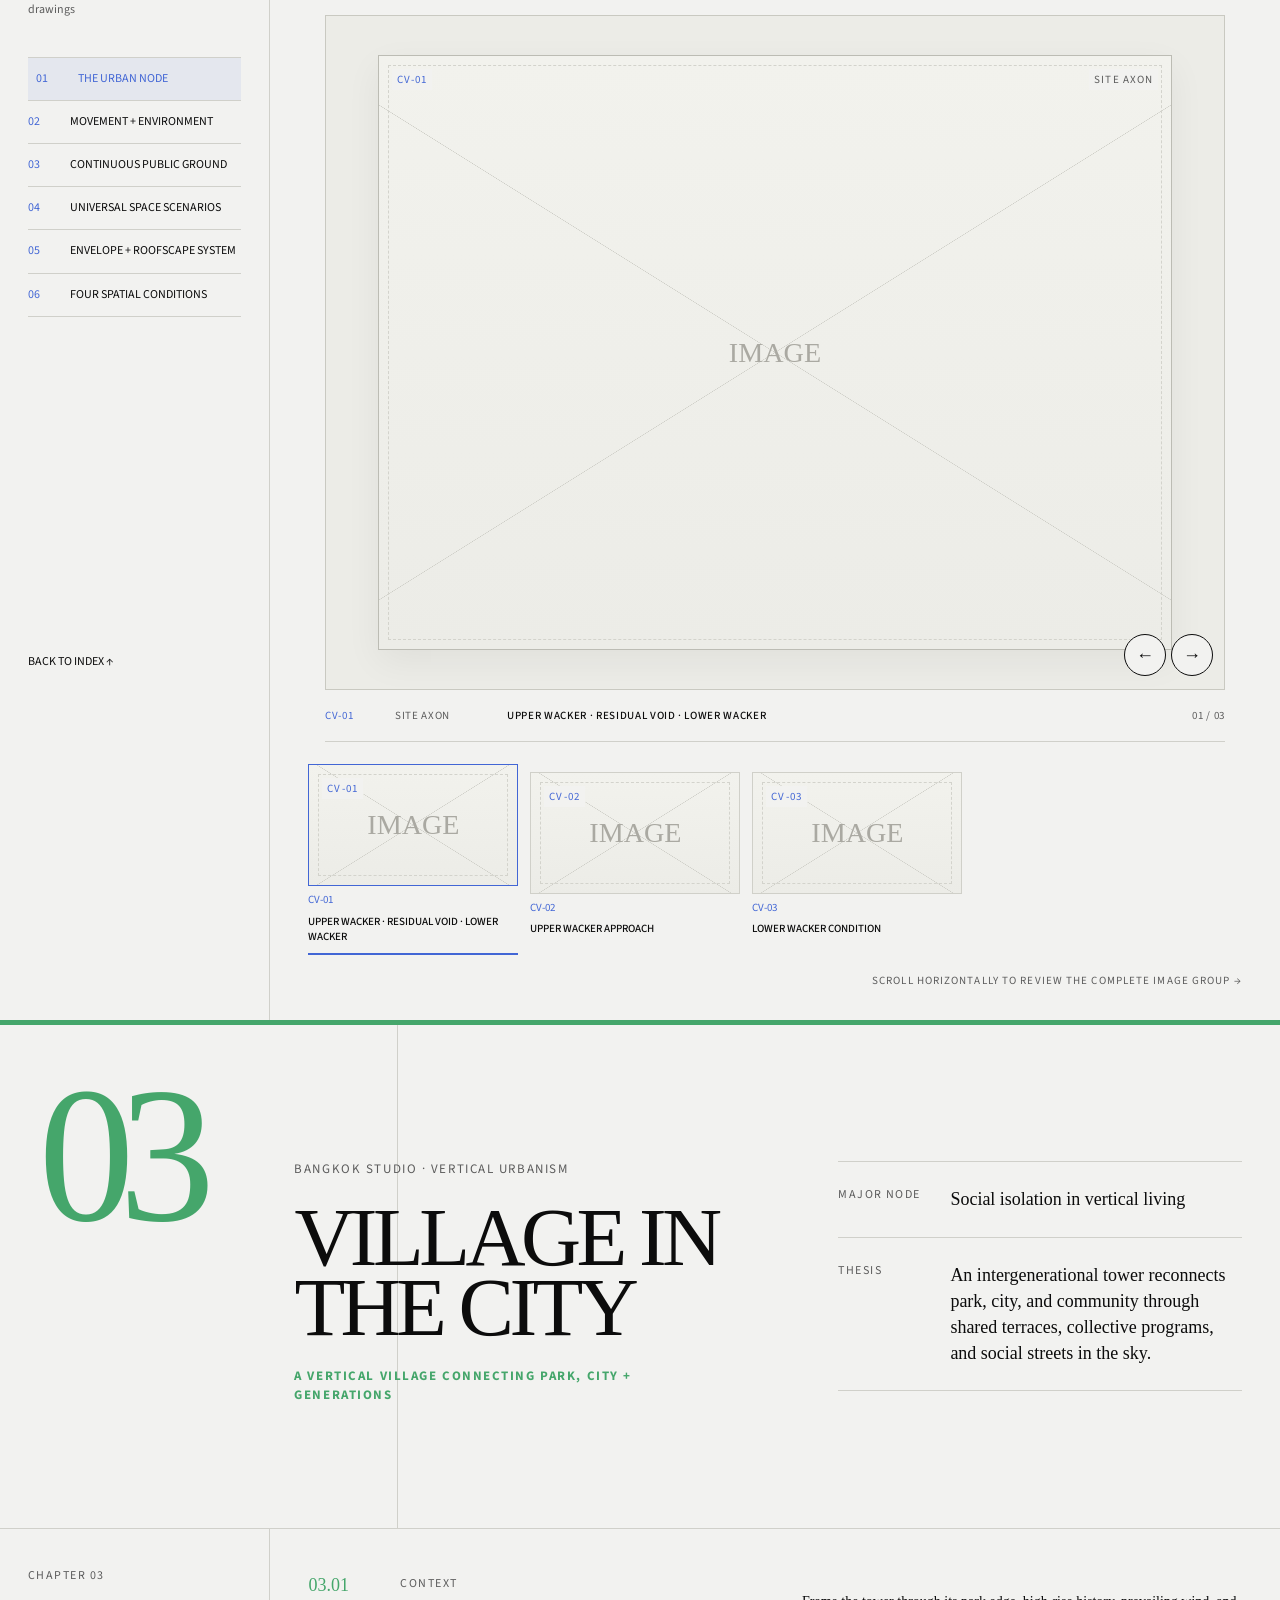
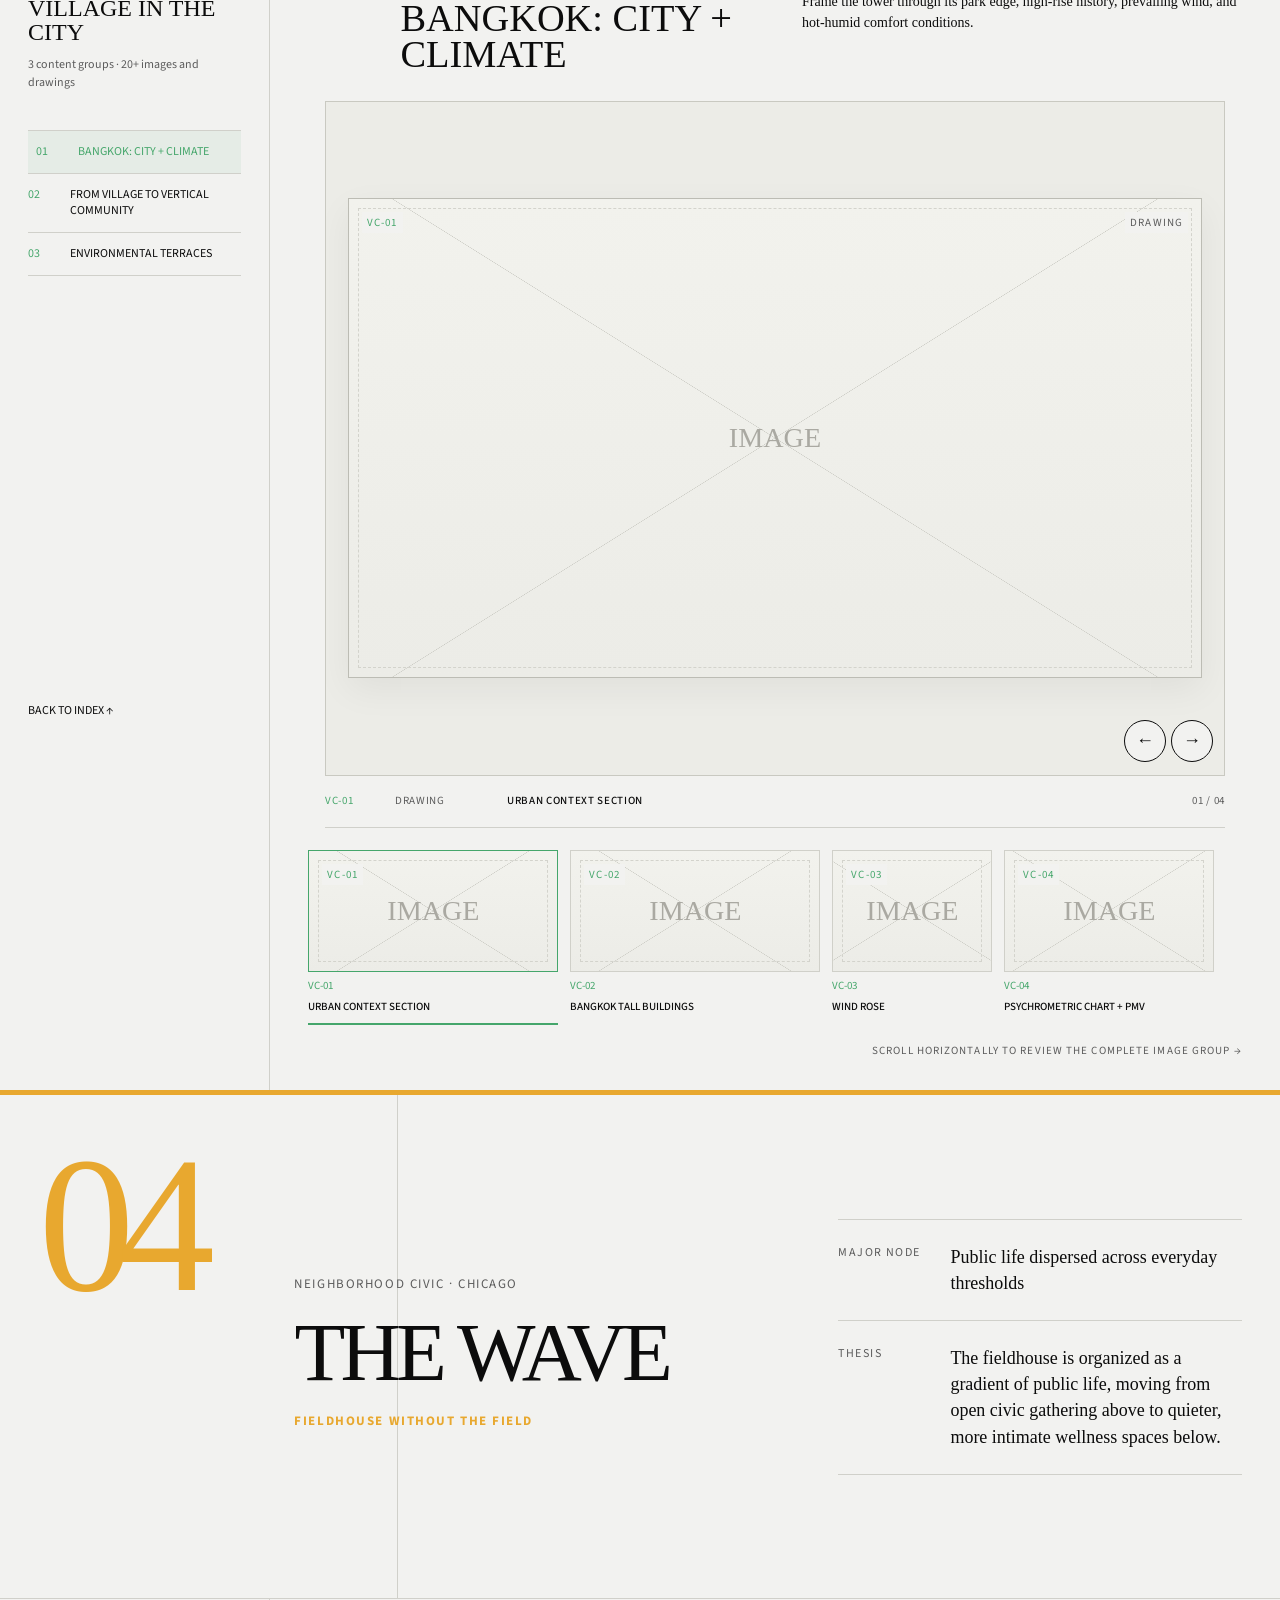
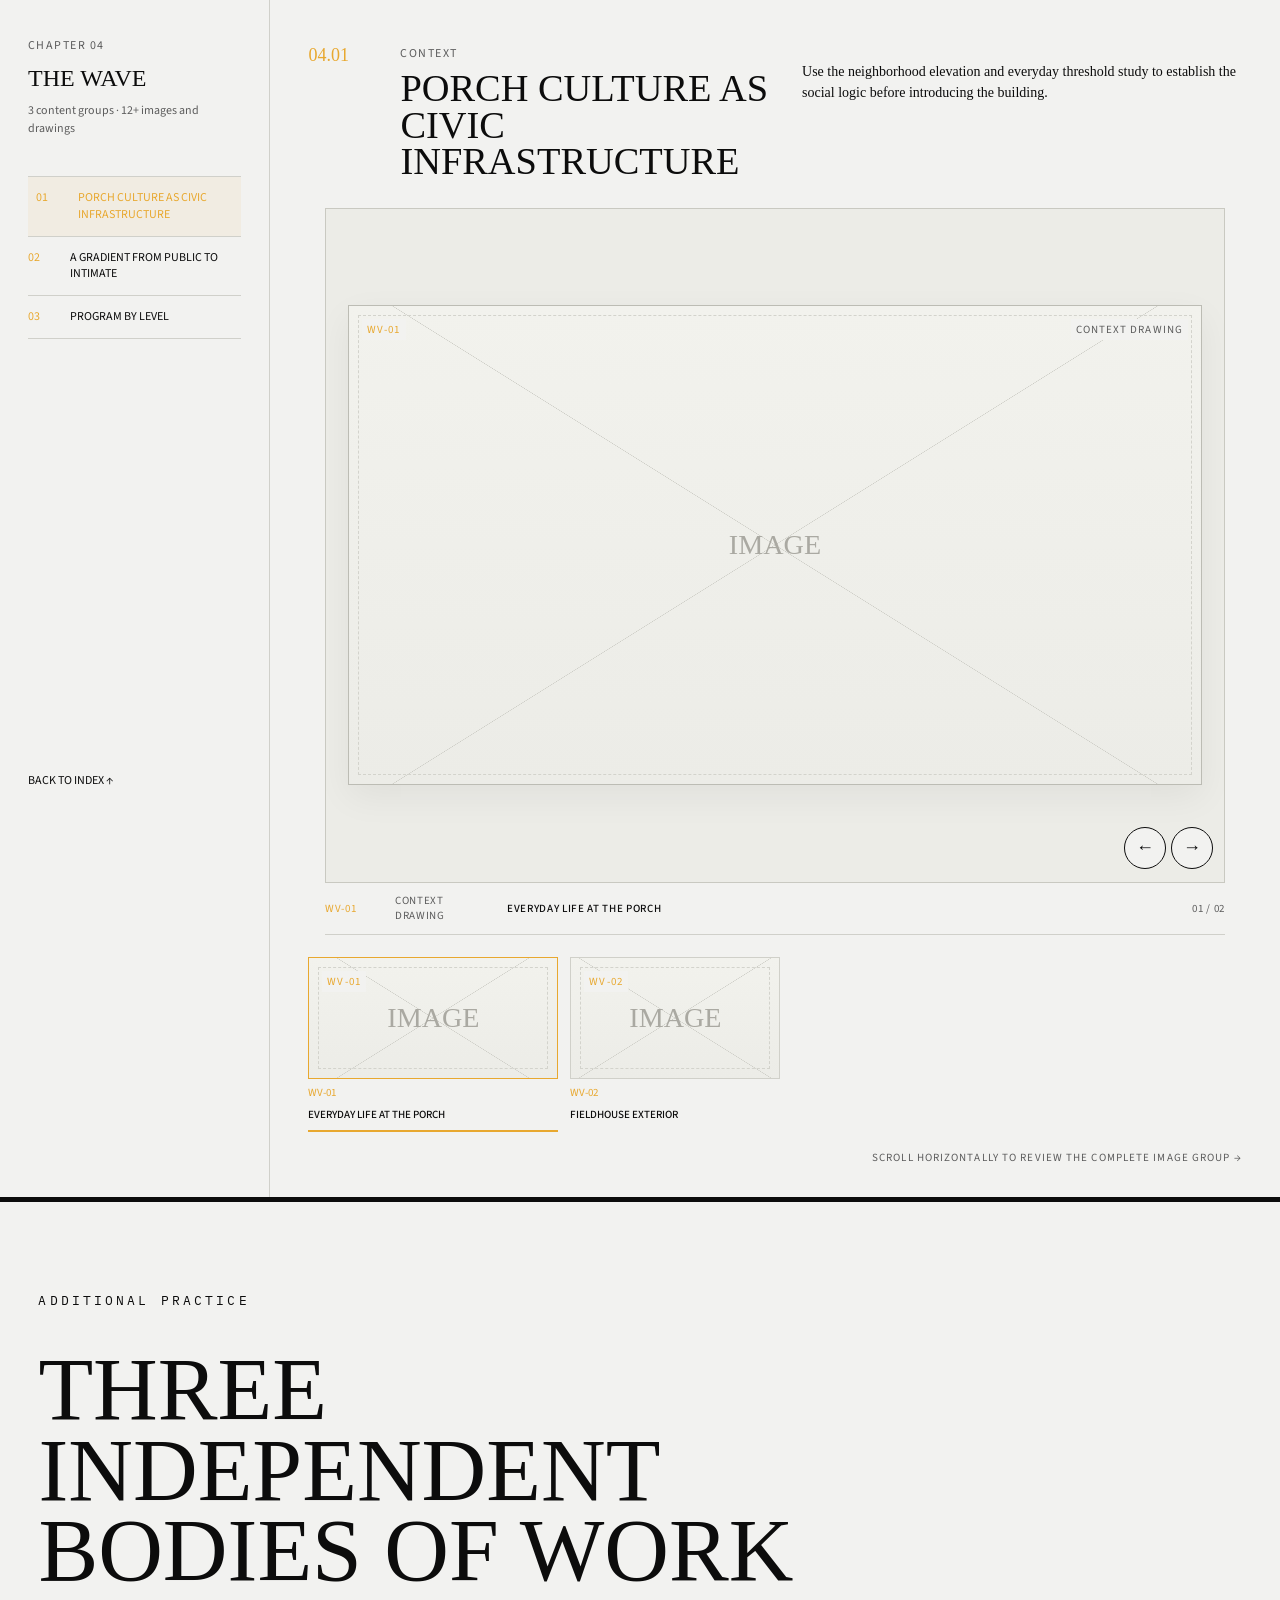
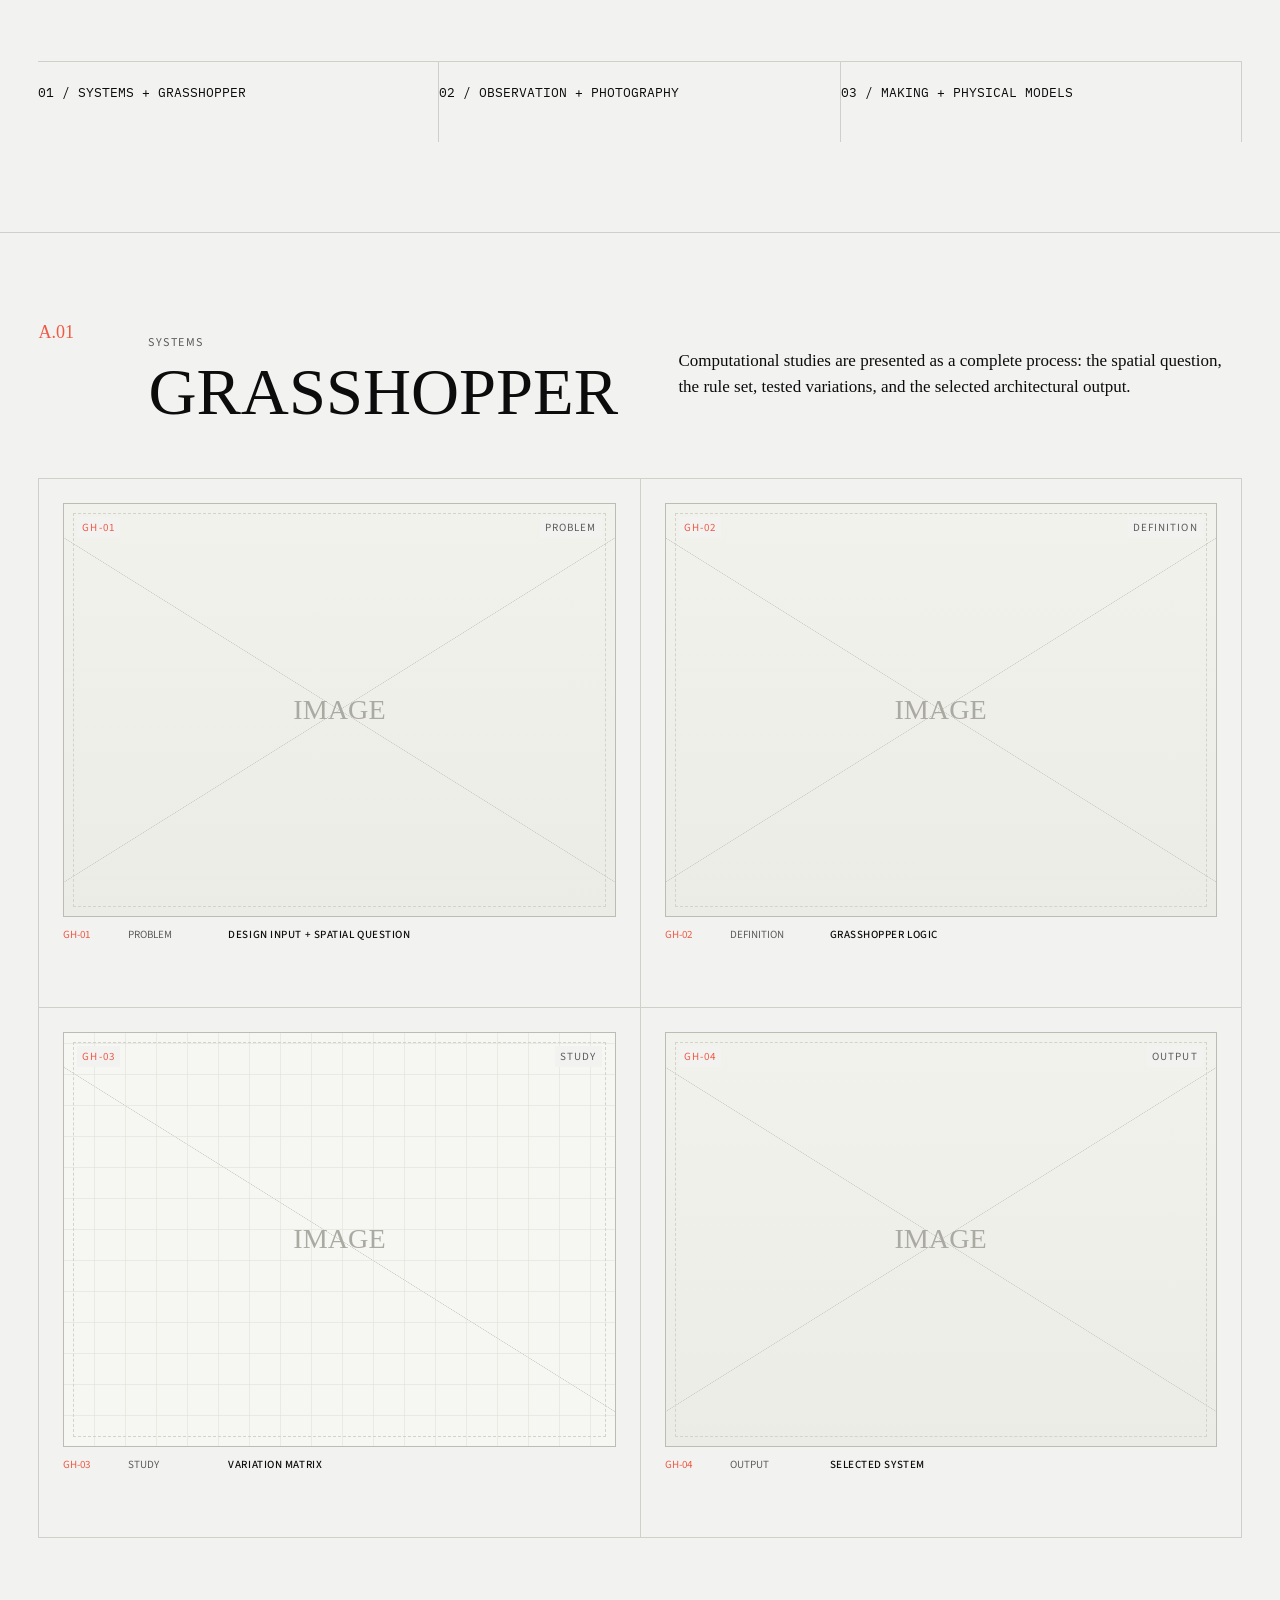
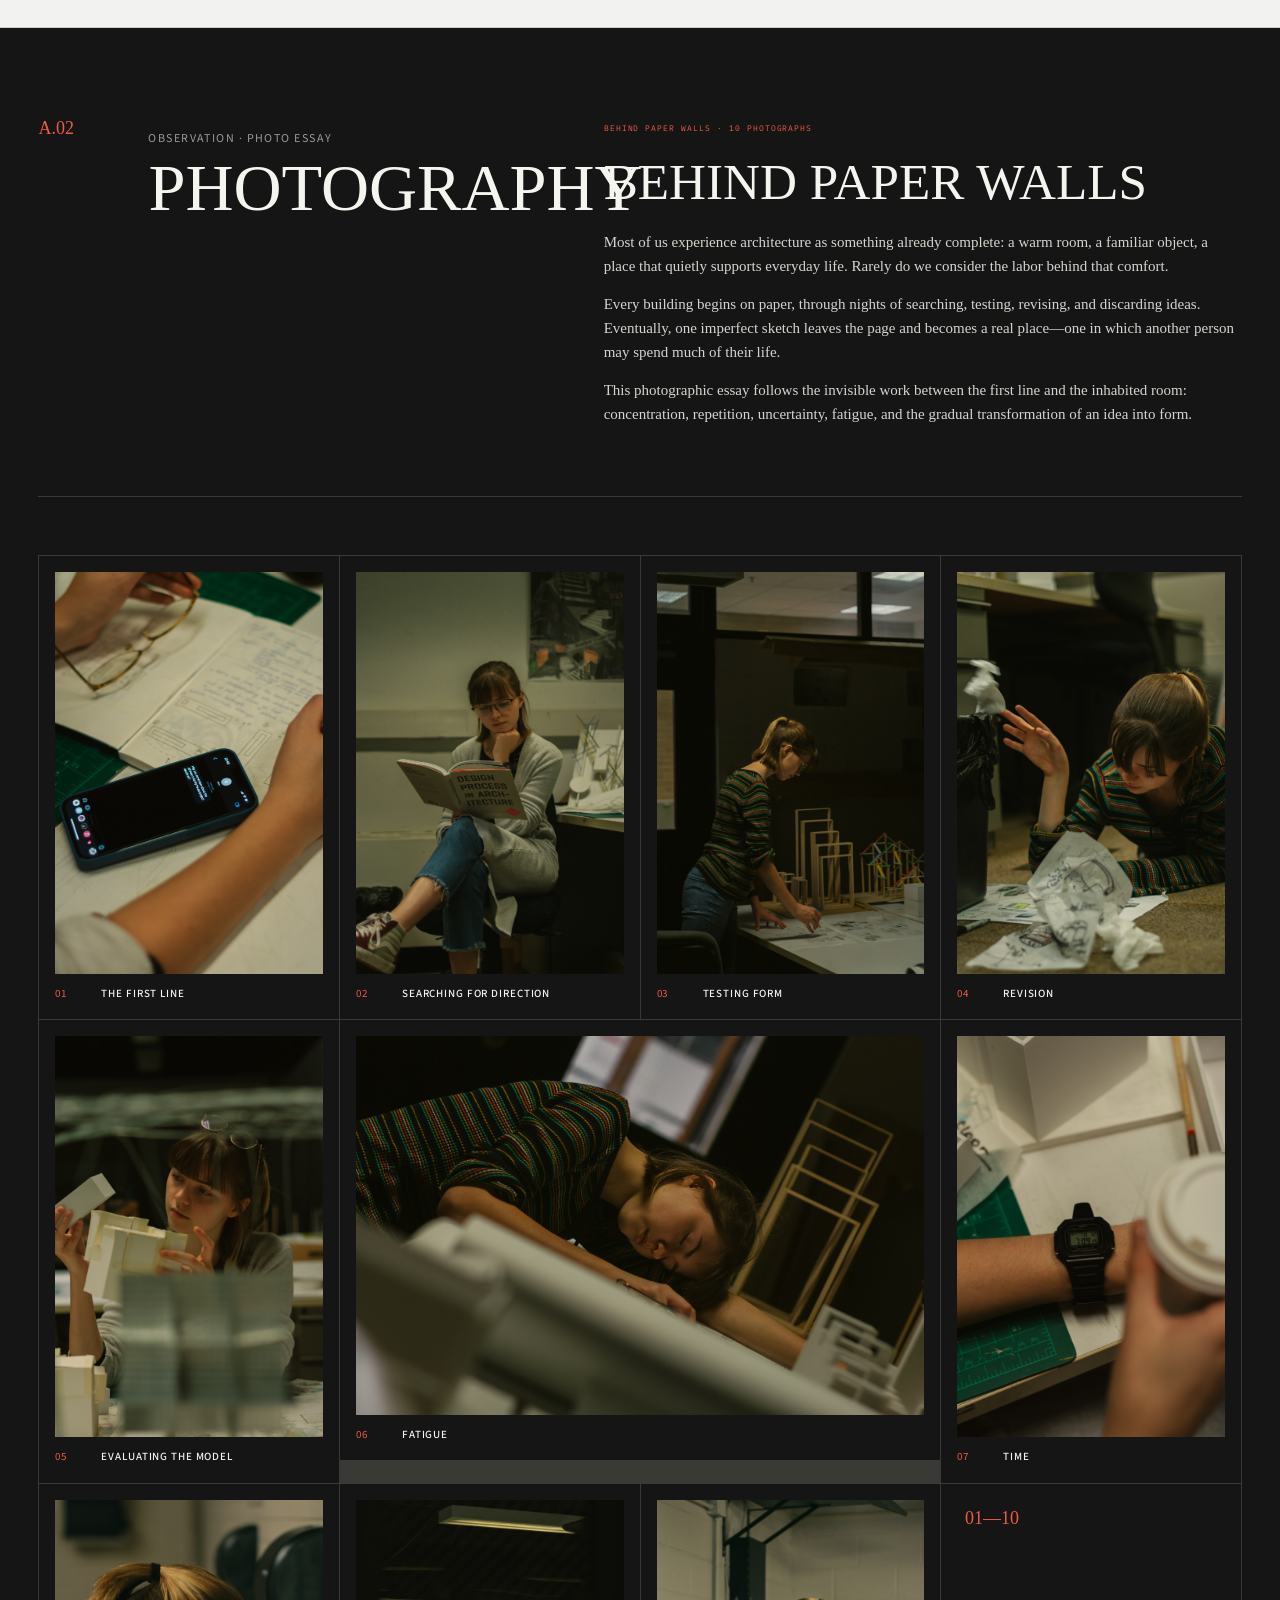
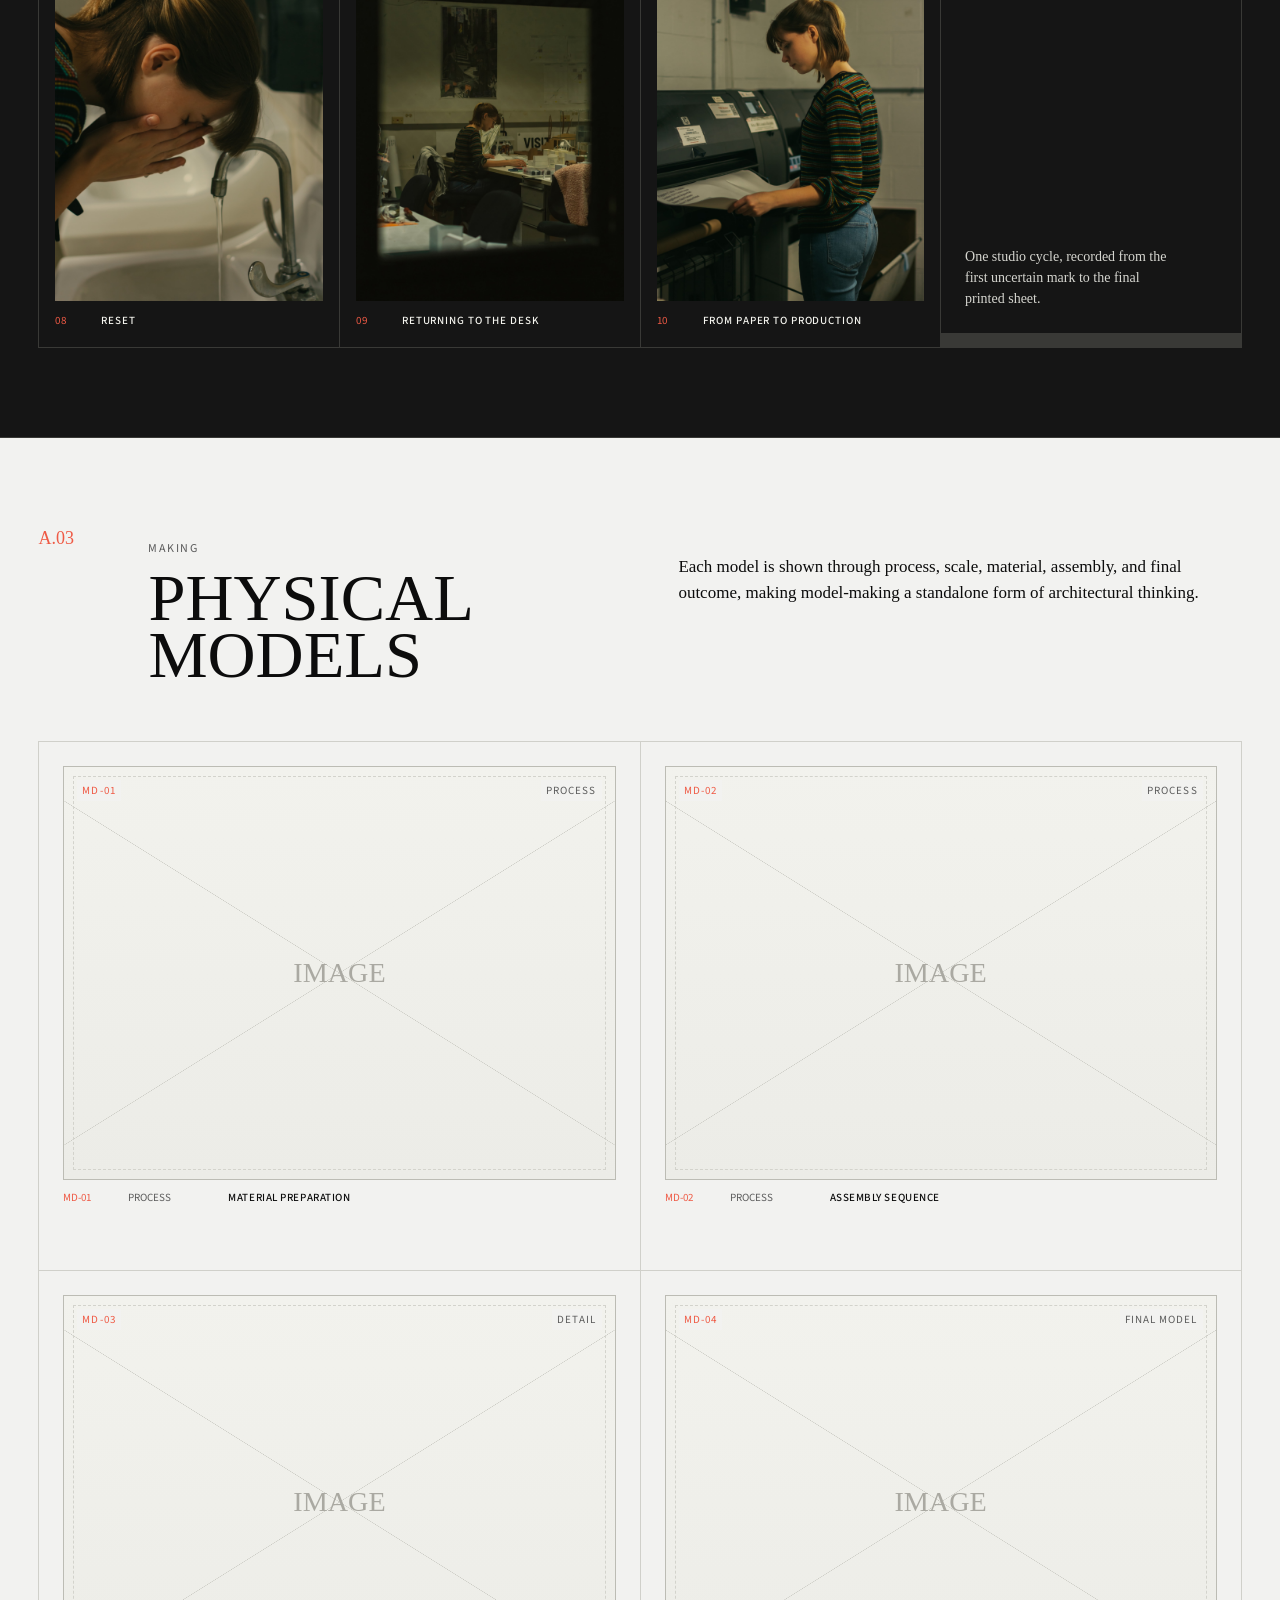
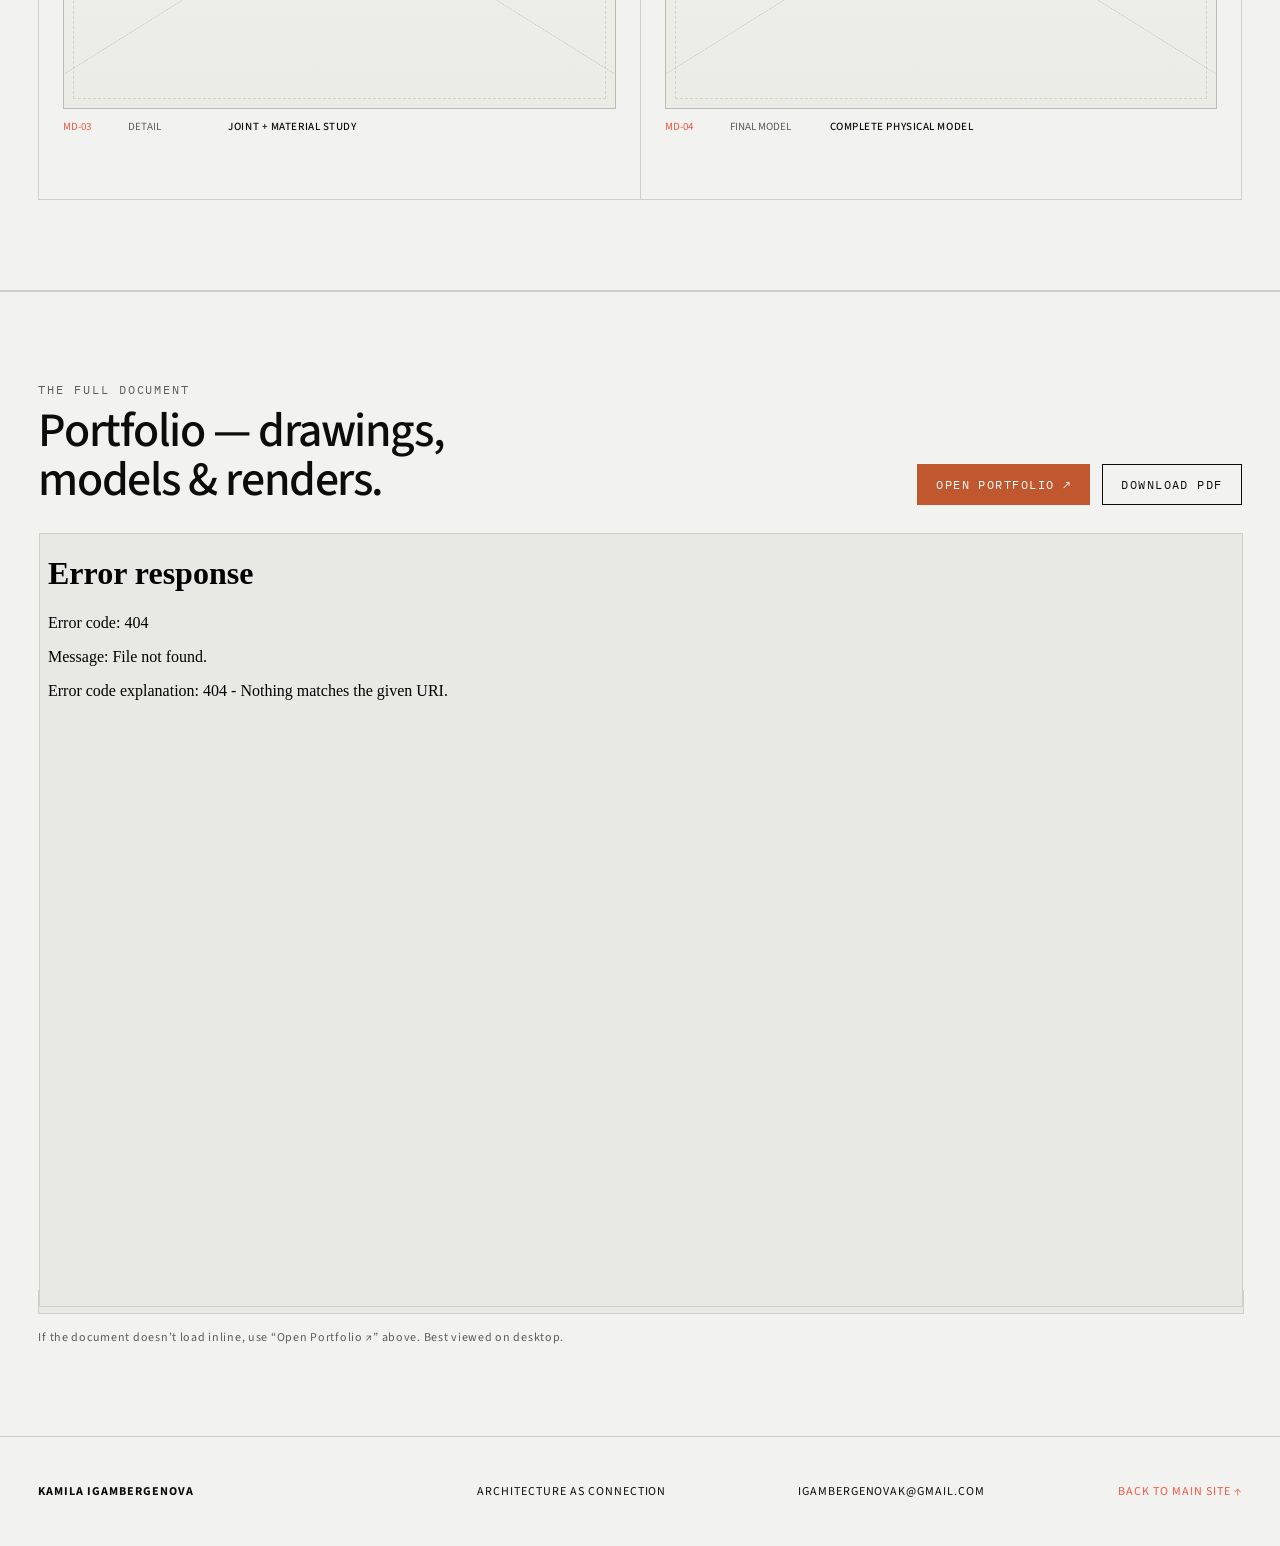
==== commit d95fff60: "work.html reworked + small changes" ====
--- a/work.html
+++ b/work.html
@@ -4,278 +4,22 @@
   <meta charset="UTF-8" />
   <meta name="viewport" content="width=device-width, initial-scale=1.0" />
   <title>Selected Works — Kamila Igambergenova</title>
-  <meta name="description" content="Four projects, four knots, one method. Selected architectural works by Kamila Igambergenova." />
+  <meta
+    name="description"
+    content="Selected architectural, computational, photographic, and physical-model work by Kamila Igambergenova."
+  />
   <link rel="preconnect" href="https://fonts.googleapis.com" />
   <link rel="preconnect" href="https://fonts.gstatic.com" crossorigin />
-  <link href="https://fonts.googleapis.com/css2?family=Fraunces:ital,opsz,wght@0,9..144,300..900;1,9..144,300..700&family=Space+Grotesk:wght@300..700&family=Space+Mono:ital,wght@0,400;0,700;1,400&display=swap" rel="stylesheet" />
-  <link rel="stylesheet" href="css/style.css" />
+  <link href="https://fonts.googleapis.com/css2?family=IBM+Plex+Mono:wght@400;500;600;700&family=Source+Sans+3:ital,wght@0,300..700;1,300..700&display=swap" rel="stylesheet" />
+  <link rel="stylesheet" href="css/selected-works-page.css?v=20260729b" />
   <link rel="icon" href="data:image/svg+xml,%3Csvg xmlns='http://www.w3.org/2000/svg' viewBox='0 0 100 100'%3E%3Crect width='100' height='100' fill='%23f1ece1'/%3E%3Cpath d='M20 70 Q50 10 80 70' stroke='%23c1572f' stroke-width='6' fill='none' stroke-linecap='round'/%3E%3C/svg%3E" />
 </head>
 <body data-page="work">
+  <a class="page-portfolio" href="#portfolio">Portfolio PDF ↓</a>
 
-  <div class="grain" aria-hidden="true"></div>
+  <main id="app"></main>
+  <noscript>This portfolio requires JavaScript to display its project galleries.</noscript>
 
-  <header class="nav" id="nav">
-    <a class="nav__brand" href="index.html">
-      <span class="nav__mono">KI</span>
-      <span class="nav__name">Kamila Igambergenova</span>
-    </a>
-    <nav class="nav__links" aria-label="Primary">
-      <a href="index.html">Index</a>
-      <a href="work.html" class="is-active">Work</a>
-      <a href="contact.html">Contact</a>
-      <a href="assets/Resume_Kamila_Igambergenova.pdf" target="_blank" rel="noopener" class="nav__cv">Résumé ↗</a>
-    </nav>
-    <button class="nav__menu" id="navMenu" aria-label="Open menu"><span></span><span></span></button>
-  </header>
-  <div class="scroll-thread"><span id="scrollThread"></span></div>
-
-  <!-- WORK HERO -->
-  <section class="work-hero">
-    <p class="work-hero__kicker">Selected Works · 2023 — 2025</p>
-    <h1>Four knots,<br/><em>one method.</em></h1>
-    <p>
-      Each project begins as a tangle — a missing public space, a broken urban
-      seam, isolation in the sky, a fieldhouse without a field. I trace the same
-      thread through every one: <strong>Node → Context → Strategy → Space →
-      Tectonic → Outcome.</strong>
-    </p>
-    <ol class="stages" aria-label="Method">
-      <li>Node</li><li>Context</li><li>Strategy</li>
-      <li>Space</li><li>Tectonic</li><li>Outcome</li>
-    </ol>
-  </section>
-
-  <!-- PROJECT 01 -->
-  <article class="project reveal" id="community-room">
-    <span id="p01" class="anchor-alias" aria-hidden="true"></span>
-    <div class="project__head">
-      <span class="project__num">01</span>
-      <span class="project__tag">Design-Build · Built<br/>Maharashtra, India · 2024</span>
-    </div>
-    <h2 class="project__title">Community Room</h2>
-    <p class="project__subtitle">A communal pavilion, designed and built by hand in 8 weeks.</p>
-
-    <div class="project__node">
-      <b>The Knot</b>
-      <span>Absence of shared public space at the edge of a village.</span>
-    </div>
-
-    <div class="project__grid">
-      <div>
-        <h4>Thesis</h4>
-        <p>A simple communal pavilion turns the lack of public space into an open, shaded room for gathering, learning, and everyday use.</p>
-      </div>
-      <div>
-        <h4>Strategy</h4>
-        <p>A roofed enclosure with porous brick walls, pivoting elements, built-in seating, and cross-directional circulation — climatically responsive and flexible.</p>
-      </div>
-      <div>
-        <h4>Outcome</h4>
-        <p>Concept to construction in 8 weeks within a $50k budget. After a site relocation, foundations and the structural grid were replanned in 5 days.</p>
-      </div>
-    </div>
-
-    <ul class="flow">
-      <li>Competition Proposal</li><li>Design Development</li><li>Built Adaptation</li>
-      <li>Brick · Steel · Concrete</li><li>On-site Coordination</li>
-    </ul>
-
-    <div class="project__facts">
-      <div><span>Role</span><b>Design-Build Studio Member</b></div>
-      <div><span>Partner</span><b>Glass Wall Systems</b></div>
-      <div><span>Budget</span><b>$50k</b></div>
-      <div><span>Timeline</span><b>8 weeks</b></div>
-    </div>
-  </article>
-
-  <!-- PROJECT 02 -->
-  <article class="project reveal" id="the-cove">
-    <span id="p02" class="anchor-alias" aria-hidden="true"></span>
-    <div class="project__head">
-      <span class="project__num">02</span>
-      <span class="project__tag">Universal Space<br/>Chicago, USA</span>
-    </div>
-    <h2 class="project__title">The Cove</h2>
-    <p class="project__subtitle">A civic roofscape stitching Upper and Lower Wacker back together.</p>
-
-    <div class="project__node">
-      <b>The Knot</b>
-      <span>Disconnection between urban levels — a residual void breaking pedestrian continuity.</span>
-    </div>
-
-    <div class="project__grid">
-      <div>
-        <h4>Thesis</h4>
-        <p>A continuous public surface reconnects Upper and Lower Wacker, turning a leftover void into a civic roofscape with a flexible universal space below.</p>
-      </div>
-      <div>
-        <h4>Strategy</h4>
-        <p>Entrances from multiple levels, sun pockets pulling daylight deep inside, and a roof that becomes shared public ground — adaptable across art, market, and fieldhouse programs.</p>
-      </div>
-      <div>
-        <h4>Tectonic</h4>
-        <p>A layered envelope and roofscape act as one system: CLT and concrete structure, a fritted glass skin, radiant systems, and a native planting roof.</p>
-      </div>
-    </div>
-
-    <ul class="flow">
-      <li>Level Continuity</li><li>Daylight Voids</li><li>Open Interior</li>
-      <li>Wind &amp; Shadow Analysis</li><li>CLT + Concrete</li>
-    </ul>
-
-    <div class="project__facts">
-      <div><span>Site</span><b>Wacker Drive, Chicago</b></div>
-      <div><span>Type</span><b>Civic / Universal Space</b></div>
-      <div><span>Focus</span><b>Urban Connector</b></div>
-      <div><span>Analysis</span><b>Sun · Wind · Daylight</b></div>
-    </div>
-  </article>
-
-  <!-- PROJECT 03 -->
-  <article class="project reveal" id="village-in-the-city">
-    <span id="p03" class="anchor-alias" aria-hidden="true"></span>
-    <div class="project__head">
-      <span class="project__num">03</span>
-      <span class="project__tag">Bangkok Studio<br/>Vertical Urbanism</span>
-    </div>
-    <h2 class="project__title">Village in the City</h2>
-    <p class="project__subtitle">An intergenerational tower with social streets in the sky.</p>
-
-    <div class="project__node">
-      <b>The Knot</b>
-      <span>Social isolation in vertical living — high-rise life weakening generational ties.</span>
-    </div>
-
-    <div class="project__grid">
-      <div>
-        <h4>Thesis</h4>
-        <p>A vertical village reconnecting park, city, and community through shared terraces, collective programs, and social streets in the sky.</p>
-      </div>
-      <div>
-        <h4>Strategy</h4>
-        <p>Distinct units for students, elders, and families woven together by shared floors — wellness, learning, marketplace, childcare — that force daily contact.</p>
-      </div>
-      <div>
-        <h4>Tectonic</h4>
-        <p>Terraces and voids tested as environmental devices: wind studies distribute airflow for shaded, comfortable communal space in Bangkok’s hot, humid climate.</p>
-      </div>
-    </div>
-
-    <ul class="flow">
-      <li>Students · Elderly · Families</li><li>Shared Terraces</li>
-      <li>Wind Distribution</li><li>Lumphini Park Edge</li><li>Climate-Responsive</li>
-    </ul>
-
-    <div class="project__facts">
-      <div><span>City</span><b>Bangkok</b></div>
-      <div><span>Program</span><b>Mixed-use Tower</b></div>
-      <div><span>Theme</span><b>Intergenerational Living</b></div>
-      <div><span>Climate</span><b>Hot · Humid</b></div>
-    </div>
-  </article>
-
-  <!-- PROJECT 04 -->
-  <article class="project reveal" id="the-wave">
-    <span id="p04" class="anchor-alias" aria-hidden="true"></span>
-    <div class="project__head">
-      <span class="project__num">04</span>
-      <span class="project__tag">Fieldhouse without a Field<br/>Neighborhood Civic</span>
-    </div>
-    <h2 class="project__title">The Wave</h2>
-    <p class="project__subtitle">A neighborhood fieldhouse organized as a gradient of public life.</p>
-
-    <div class="project__node">
-      <b>The Knot</b>
-      <span>Neighborhood life lives in thresholds — porches, sidewalks, stairs, small moments of contact.</span>
-    </div>
-
-    <div class="project__grid">
-      <div>
-        <h4>Thesis</h4>
-        <p>A fieldhouse organized as a gradient of public life — open civic gathering above, descending to quieter, intimate wellness spaces below.</p>
-      </div>
-      <div>
-        <h4>Strategy</h4>
-        <p>Threshold culture becomes a layered section: the exterior stair turns into a public room as interiors shift from bright social programs to calm, low-light recovery.</p>
-      </div>
-      <div>
-        <h4>Space</h4>
-        <p>Bright &amp; public, active &amp; semi-public, dark &amp; intimate — three registers of light choreographing how the building is used floor by floor.</p>
-      </div>
-    </div>
-
-    <ul class="flow">
-      <li>Bright · Public</li><li>Active · Support</li><li>Dark · Calm</li>
-      <li>Experiential Section</li><li>Stair as Public Room</li>
-    </ul>
-
-    <div class="project__facts">
-      <div><span>Type</span><b>Neighborhood Fieldhouse</b></div>
-      <div><span>Idea</span><b>Light to Dark Gradient</b></div>
-      <div><span>Levels</span><b>Basement → Roof</b></div>
-      <div><span>Driver</span><b>Threshold Culture</b></div>
-    </div>
-  </article>
-
-  <!-- FULL PORTFOLIO DOC -->
-  <section class="portfolio-doc reveal" id="portfolio">
-    <div class="portfolio-doc__head">
-      <div>
-        <p class="work-hero__kicker">The full document</p>
-        <h2>Portfolio — 22 pages of drawings, models &amp; renders.</h2>
-      </div>
-      <div class="portfolio-doc__actions">
-        <a class="btn btn--clay" href="assets/Portfolio_Kamila_Igambergenova.pdf" target="_blank" rel="noopener">Open Portfolio ↗</a>
-        <a class="btn" href="assets/Portfolio_Kamila_Igambergenova.pdf" download>Download PDF</a>
-      </div>
-    </div>
-    <object class="pdf-frame" data="assets/Portfolio_Kamila_Igambergenova.pdf#view=FitH" type="application/pdf">
-      <iframe class="pdf-frame" src="assets/Portfolio_Kamila_Igambergenova.pdf" title="Kamila Igambergenova Portfolio"></iframe>
-    </object>
-    <p class="portfolio-doc__note">If the document doesn’t load inline, use “Open Portfolio ↗” above. Best viewed on desktop.</p>
-  </section>
-
-  <!-- CTA -->
-  <section class="cta reveal">
-    <p class="cta__kicker">Want the person behind the work?</p>
-    <a class="cta__link" href="index.html">
-      <span>About Kamila</span>
-      <span class="cta__arrow">→</span>
-    </a>
-    <p class="cta__sub">The journey from the Kazakh steppe to the Chicago skyline.</p>
-  </section>
-
-  <!-- FOOTER -->
-  <footer class="footer">
-    <div class="footer__top">
-      <p class="footer__statement">Let’s untangle something together.</p>
-    </div>
-    <div class="footer__grid">
-      <div>
-        <span class="footer__label">Email</span>
-        <a href="mailto:igambergenovak@gmail.com">igambergenovak@gmail.com</a>
-      </div>
-      <div>
-        <span class="footer__label">Phone</span>
-        <a href="tel:+13127920646">+1 (312) 792-0646</a>
-      </div>
-      <div>
-        <span class="footer__label">LinkedIn</span>
-        <a href="https://www.linkedin.com/in/kigambergenova/" target="_blank" rel="noopener">in/kigambergenova ↗</a>
-      </div>
-      <div>
-        <span class="footer__label">Documents</span>
-        <a href="assets/Resume_Kamila_Igambergenova.pdf" target="_blank" rel="noopener">Résumé (PDF) ↗</a><br/>
-        <a href="assets/Portfolio_Kamila_Igambergenova.pdf" target="_blank" rel="noopener">Portfolio (PDF) ↗</a>
-      </div>
-    </div>
-    <div class="footer__base">
-      <span>© <span id="year"></span> Kamila Igambergenova</span>
-      <span>Architecture as Connection</span>
-    </div>
-  </footer>
-
-  <script src="js/main.js"></script>
+  <script src="js/selected-works-page.js?v=20260729b"></script>
 </body>
 </html>
--- a/css/selected-works-page.css
+++ b/css/selected-works-page.css
@@ -0,0 +1,997 @@
+:root {
+  --paper: #f2f2f0;
+  --ink: #0c0c0c;
+  --muted: #5c5c5c;
+  --line: #d0d0ca;
+  --soft: #e8e8e4;
+  --blue: #0165FC;
+  --red: #e23b2f;
+  --clay: var(--blue);
+  --clay-deep: #014fcc;
+  --sans: "Source Sans 3", "Helvetica Neue", Arial, sans-serif;
+  --mono: "IBM Plex Mono", "Courier New", monospace;
+}
+
+* { box-sizing: border-box; }
+html { scroll-behavior: smooth; scroll-padding-top: 72px; }
+body {
+  margin: 0;
+  background: var(--paper);
+  color: var(--ink);
+  font-family: var(--sans);
+}
+a { color: inherit; text-decoration: none; }
+
+.site-header {
+  position: sticky;
+  top: 0;
+  z-index: 50;
+  height: 72px;
+  padding: 0 3vw;
+  display: flex;
+  align-items: center;
+  justify-content: space-between;
+  border-bottom: 1px solid var(--line);
+  background: color-mix(in srgb, var(--paper) 95%, transparent);
+  backdrop-filter: blur(12px);
+}
+.identity {
+  display: flex;
+  align-items: center;
+  gap: 18px;
+  text-transform: uppercase;
+  letter-spacing: .12em;
+}
+.identity strong { font-size: 14px; }
+.identity span {
+  padding-left: 18px;
+  border-left: 1px solid var(--line);
+  color: var(--muted);
+  font-size: 12px;
+}
+.site-header nav { display: flex; gap: 26px; }
+.site-header nav a {
+  position: relative;
+  font-size: 12px;
+  letter-spacing: .12em;
+  text-transform: uppercase;
+}
+.site-header nav a::after {
+  content: "";
+  position: absolute;
+  left: 0;
+  right: 100%;
+  bottom: -9px;
+  height: 1px;
+  background: var(--ink);
+  transition: right .2s ease;
+}
+.site-header nav a:hover::after,
+.site-header nav a:focus-visible::after { right: 0; }
+
+.work-index {
+  min-height: calc(100vh - 72px);
+  display: grid;
+  grid-template-columns: minmax(280px, 30vw) 1fr;
+  border-bottom: 1px solid var(--line);
+}
+.work-index > header {
+  padding: 7vw 3vw 4vw;
+  border-right: 1px solid var(--line);
+  display: flex;
+  flex-direction: column;
+}
+.work-index > header > p,
+.practice-index > p {
+  margin: 0;
+  font-size: 13px;
+  letter-spacing: .24em;
+  text-transform: uppercase;
+}
+.work-index h1 {
+  margin: 8vh 0 0;
+  font: clamp(66px, 8vw, 132px)/.78 Georgia, serif;
+  font-weight: 400;
+  letter-spacing: -.055em;
+  text-transform: uppercase;
+}
+.work-index > header > span {
+  max-width: 310px;
+  margin-top: auto;
+  padding-top: 40px;
+  color: var(--muted);
+  font-size: 15px;
+  line-height: 1.6;
+}
+.index-table { padding: 7vw 3vw 4vw; }
+.index-table > a {
+  min-height: 135px;
+  display: grid;
+  grid-template-columns: 55px minmax(180px, 1.1fr) 1fr 180px 30px;
+  gap: 20px;
+  align-items: center;
+  border-top: 1px solid var(--line);
+  transition: background .25s ease, padding .25s ease;
+}
+.index-table > a:last-child { border-bottom: 1px solid var(--line); }
+.index-table > a:hover,
+.index-table > a:focus-visible {
+  padding-inline: 18px;
+  background: color-mix(in srgb, var(--accent) 10%, transparent);
+  outline: none;
+}
+.index-no { color: var(--accent); font: 19px Georgia, serif; }
+.index-table strong {
+  display: block;
+  margin-bottom: 8px;
+  font: clamp(21px, 2vw, 34px)/1 Georgia, serif;
+  font-weight: 400;
+  text-transform: uppercase;
+}
+.index-table div > span,
+.index-table p,
+.index-count {
+  color: var(--muted);
+  font-size: 12px;
+  line-height: 1.5;
+  text-transform: uppercase;
+  letter-spacing: .08em;
+}
+.index-table p { max-width: 250px; }
+.index-count { color: var(--ink); }
+.index-arrow { color: var(--accent); font-size: 22px; }
+
+.project-chapter {
+  --accent: #ef5a45;
+  border-top: 5px solid var(--accent);
+}
+.chapter-cover {
+  min-height: clamp(470px, 56vh, 600px);
+  padding: 5vw 3vw;
+  display: grid;
+  grid-template-columns: 16vw minmax(360px, 1.1fr) minmax(330px, .9fr);
+  gap: 4vw;
+  align-items: center;
+  border-bottom: 1px solid var(--line);
+  background:
+    linear-gradient(90deg, transparent 0 31%, var(--line) 31% calc(31% + 1px), transparent calc(31% + 1px)),
+    linear-gradient(var(--paper), var(--paper));
+}
+.chapter-number {
+  align-self: start;
+  color: var(--accent);
+  font: clamp(84px, 15vw, 250px)/.7 Georgia, serif;
+  letter-spacing: -.08em;
+}
+.chapter-title > p,
+.chapter-title > strong {
+  font-size: 13px;
+  line-height: 1.5;
+  letter-spacing: .12em;
+  text-transform: uppercase;
+}
+.chapter-title > p { color: var(--muted); }
+.chapter-title h2 {
+  max-width: 720px;
+  margin: 24px 0;
+  font: clamp(56px, 6.5vw, 104px)/.84 Georgia, serif;
+  font-weight: 400;
+  letter-spacing: -.055em;
+  text-transform: uppercase;
+  overflow-wrap: normal;
+}
+.chapter-title > strong { display: block; max-width: 430px; color: var(--accent); }
+.chapter-statement { border-top: 1px solid var(--line); }
+.chapter-statement > div {
+  display: grid;
+  grid-template-columns: 90px 1fr;
+  gap: 22px;
+  padding: 24px 0;
+  border-bottom: 1px solid var(--line);
+}
+.chapter-statement span,
+.rail-sticky > span,
+.group-header p,
+.practice-chapter header > div > p {
+  color: var(--muted);
+  font-size: 12px;
+  letter-spacing: .12em;
+  text-transform: uppercase;
+}
+.chapter-statement p {
+  margin: 0;
+  font: 18px/1.45 Georgia, serif;
+}
+
+.chapter-body {
+  display: grid;
+  grid-template-columns: 270px 1fr;
+}
+.project-rail { border-right: 1px solid var(--line); }
+.rail-sticky {
+  position: sticky;
+  top: 72px;
+  min-height: calc(100vh - 72px);
+  padding: 38px 28px;
+  display: flex;
+  flex-direction: column;
+}
+.rail-sticky > strong {
+  margin: 12px 0;
+  font: 24px/1 Georgia, serif;
+  text-transform: uppercase;
+}
+.rail-sticky > p {
+  margin: 0 0 38px;
+  color: var(--muted);
+  font-size: 12px;
+  line-height: 1.5;
+}
+.rail-sticky nav { border-top: 1px solid var(--line); }
+.rail-sticky nav button {
+  width: 100%;
+  display: grid;
+  grid-template-columns: 30px 1fr;
+  gap: 12px;
+  padding: 13px 0;
+  border: 0;
+  border-bottom: 1px solid var(--line);
+  background: transparent;
+  color: inherit;
+  font-family: inherit;
+  font-size: 12px;
+  line-height: 1.35;
+  text-align: left;
+  text-transform: uppercase;
+  transition: color .2s ease, padding .2s ease;
+  cursor: pointer;
+}
+.rail-sticky nav button span { color: var(--accent); }
+.rail-sticky nav button:hover,
+.rail-sticky nav button:focus-visible,
+.rail-sticky nav button.active {
+  padding-left: 8px;
+  color: var(--accent);
+  outline: none;
+  background: color-mix(in srgb, var(--accent) 7%, transparent);
+}
+.back-link {
+  margin-top: auto;
+  padding-top: 28px;
+  font-size: 12px;
+  text-transform: uppercase;
+}
+.chapter-content { min-width: 0; }
+
+.content-group {
+  min-height: 90vh;
+  padding: 64px 3vw 88px;
+  border-bottom: 1px solid var(--line);
+}
+.group-header {
+  display: grid;
+  grid-template-columns: 70px minmax(220px, .8fr) minmax(320px, 1fr);
+  gap: 30px;
+  align-items: start;
+  margin-bottom: 50px;
+}
+.group-code {
+  color: var(--accent);
+  font: 18px Georgia, serif;
+}
+.group-header p { margin: 0 0 9px; }
+.group-header h3 {
+  margin: 0;
+  font: clamp(30px, 4vw, 60px)/.95 Georgia, serif;
+  font-weight: 400;
+  text-transform: uppercase;
+}
+.group-header .group-note {
+  max-width: 620px;
+  padding-top: 20px;
+  color: var(--ink);
+  font: 15px/1.55 Georgia, serif;
+  letter-spacing: 0;
+  text-transform: none;
+}
+
+.media-layout { display: grid; gap: 24px 18px; align-items: start; }
+.layout-grid-2 { grid-template-columns: repeat(2, minmax(0, 1fr)); }
+.layout-grid-3 { grid-template-columns: repeat(3, minmax(0, 1fr)); }
+.layout-grid-4 { grid-template-columns: repeat(4, minmax(0, 1fr)); }
+.layout-strip { grid-template-columns: repeat(5, minmax(0, 1fr)); }
+.layout-feature {
+  grid-template-columns: minmax(0, 1.8fr) repeat(2, minmax(190px, .6fr));
+}
+.layout-feature .media-card:first-child { grid-row: span 2; }
+.layout-feature .media-card:nth-child(n + 4) { grid-column: span 1; }
+.layout-grid-3 .shape-panorama,
+.layout-grid-2 .shape-panorama,
+.layout-grid-4 .shape-panorama { grid-column: 1 / -1; }
+.layout-grid-3 .shape-hero { grid-column: span 2; }
+.layout-grid-4 .shape-landscape { grid-column: span 2; }
+
+.media-card {
+  min-width: 0;
+  margin: 0;
+}
+.placeholder {
+  position: relative;
+  width: 100%;
+  min-height: 0;
+  aspect-ratio: 3 / 2;
+  display: grid;
+  place-items: center;
+  overflow: hidden;
+  border: 1px solid #bcbcb4;
+  background:
+    linear-gradient(32deg, transparent calc(50% - .5px), #cacac3 50%, transparent calc(50% + .5px)),
+    linear-gradient(-32deg, transparent calc(50% - .5px), #cacac3 50%, transparent calc(50% + .5px)),
+    linear-gradient(#f2f2ed, #ecece7);
+}
+.placeholder::before {
+  content: "";
+  position: absolute;
+  inset: 9px;
+  border: 1px dashed #d3d3cc;
+}
+.placeholder-word {
+  color: #aaa9a2;
+  font: clamp(20px, 2.2vw, 38px) Georgia, serif;
+  text-transform: uppercase;
+}
+.placeholder-code,
+.placeholder-format {
+  position: absolute;
+  top: 13px;
+  z-index: 2;
+  padding: 3px 5px;
+  background: var(--paper);
+  font-size: 11px;
+  letter-spacing: .1em;
+  text-transform: uppercase;
+}
+.placeholder-code { left: 13px; color: var(--accent); }
+.placeholder-format { right: 13px; color: var(--muted); }
+.shape-hero .placeholder { aspect-ratio: 4 / 3; }
+.shape-landscape .placeholder { aspect-ratio: 3 / 2; }
+.shape-panorama .placeholder { aspect-ratio: 16 / 9; }
+.shape-portrait .placeholder { aspect-ratio: 3 / 4; }
+.shape-square .placeholder { aspect-ratio: 1 / 1; }
+.shape-drawing .placeholder {
+  aspect-ratio: 4 / 3;
+  background:
+    repeating-linear-gradient(0deg, transparent 0 30px, #deded8 31px),
+    repeating-linear-gradient(90deg, transparent 0 30px, #deded8 31px),
+    linear-gradient(32deg, transparent calc(50% - .5px), #cacac3 50%, transparent calc(50% + .5px)),
+    #f6f6f2;
+}
+
+.project-gallery {
+  min-width: 0;
+  min-height: calc(100vh - 72px);
+  padding: 46px 3vw 32px;
+  overflow: hidden;
+}
+.gallery-header {
+  display: grid;
+  grid-template-columns: 64px minmax(240px, .85fr) minmax(330px, 1fr);
+  gap: 28px;
+  align-items: start;
+  margin-bottom: 28px;
+}
+.gallery-code { color: var(--accent); font: 18px Georgia, serif; }
+.gallery-header > div > p {
+  margin: 0 0 8px;
+  color: var(--muted);
+  font-size: 12px;
+  letter-spacing: .12em;
+  text-transform: uppercase;
+}
+.gallery-header h3 {
+  margin: 0;
+  font: clamp(27px, 3vw, 48px)/.95 Georgia, serif;
+  font-weight: 400;
+  text-transform: uppercase;
+}
+.gallery-header > p {
+  max-width: 580px;
+  margin: 16px 0 0;
+  font: 14px/1.5 Georgia, serif;
+}
+.gallery-stage {
+  position: relative;
+  max-width: 900px;
+  margin: 0 auto;
+}
+.active-frame {
+  width: 100%;
+  aspect-ratio: 4 / 3;
+  display: grid;
+  place-items: center;
+  padding: 22px;
+  overflow: hidden;
+  border: 1px solid #c9c9c1;
+  background: #ecece7;
+}
+.active-frame .placeholder {
+  width: auto;
+  height: auto;
+  min-height: 0;
+  max-width: 100%;
+  max-height: none;
+  box-shadow: 0 12px 34px #1717170e;
+}
+.active-frame.shape-hero .placeholder,
+.active-frame.shape-drawing .placeholder { width: 93%; aspect-ratio: 4 / 3; }
+.active-frame.shape-landscape .placeholder { width: 100%; aspect-ratio: 3 / 2; }
+.active-frame.shape-panorama .placeholder { width: 100%; aspect-ratio: 16 / 9; }
+.active-frame.shape-portrait .placeholder { width: 52%; aspect-ratio: 3 / 4; }
+.active-frame.shape-square .placeholder { width: 70%; aspect-ratio: 1 / 1; }
+.stage-caption {
+  min-height: 52px;
+  display: grid;
+  grid-template-columns: 58px 100px 1fr auto;
+  gap: 12px;
+  align-items: center;
+  border-bottom: 1px solid var(--line);
+  font-size: 11px;
+  line-height: 1.4;
+  letter-spacing: .06em;
+  text-transform: uppercase;
+}
+.stage-caption > span:first-child { color: var(--accent); }
+.stage-caption > span:nth-child(2),
+.stage-caption > span:last-child { color: var(--muted); }
+.stage-caption strong { font-weight: 500; }
+.stage-controls {
+  position: absolute;
+  right: 12px;
+  bottom: 66px;
+  display: flex;
+  gap: 5px;
+}
+.stage-controls button {
+  width: 42px;
+  height: 42px;
+  border: 1px solid var(--ink);
+  border-radius: 50%;
+  background: var(--paper);
+  color: var(--ink);
+  font: 18px Georgia, serif;
+  cursor: pointer;
+}
+.stage-controls button:hover,
+.stage-controls button:focus-visible {
+  background: var(--accent);
+  color: white;
+  border-color: var(--accent);
+  outline: none;
+}
+.filmstrip {
+  display: flex;
+  gap: 12px;
+  margin-top: 22px;
+  padding: 0 0 14px;
+  overflow-x: auto;
+  overscroll-behavior-inline: contain;
+  scroll-snap-type: x proximity;
+  scrollbar-width: thin;
+  scrollbar-color: var(--accent) var(--soft);
+}
+.film-card {
+  flex: 0 0 210px;
+  min-width: 0;
+  padding: 0;
+  border: 0;
+  border-bottom: 2px solid transparent;
+  background: transparent;
+  color: inherit;
+  font-family: inherit;
+  text-align: left;
+  scroll-snap-align: start;
+  cursor: pointer;
+}
+.film-card.shape-portrait { flex-basis: 135px; }
+.film-card.shape-square { flex-basis: 160px; }
+.film-card.shape-panorama { flex-basis: 250px; }
+.film-card .placeholder {
+  width: 100%;
+  height: 122px;
+  aspect-ratio: auto;
+  border-color: #d0d0c9;
+}
+.film-card .placeholder-format { display: none; }
+.film-card > span,
+.film-card > strong {
+  display: block;
+  padding-top: 7px;
+  font-size: 11px;
+  line-height: 1.35;
+  text-transform: uppercase;
+}
+.film-card > span { color: var(--accent); }
+.film-card > strong { padding-bottom: 8px; font-weight: 500; }
+.film-card.active { border-color: var(--accent); }
+.film-card.active .placeholder { border-color: var(--accent); }
+.scroll-hint {
+  margin: 4px 0 0;
+  color: var(--muted);
+  font-size: 11px;
+  letter-spacing: .1em;
+  text-align: right;
+  text-transform: uppercase;
+}
+.media-card figcaption {
+  min-height: 58px;
+  display: grid;
+  grid-template-columns: 55px 90px 1fr;
+  gap: 10px;
+  align-items: start;
+  padding: 10px 0;
+  border-bottom: 1px solid var(--line);
+  font-size: 11px;
+  line-height: 1.45;
+  text-transform: uppercase;
+}
+.media-card figcaption > span:first-child { color: var(--accent); }
+.media-card figcaption > span:nth-child(2) { color: var(--muted); }
+.media-card figcaption strong { font-weight: 500; letter-spacing: .05em; }
+
+.practice-index {
+  min-height: 55vh;
+  padding: 7vw 3vw;
+  border-top: 5px solid var(--ink);
+  border-bottom: 1px solid var(--line);
+}
+.practice-index h2 {
+  max-width: 900px;
+  margin: 40px 0 70px;
+  font: clamp(44px, 7vw, 100px)/.9 Georgia, serif;
+  font-weight: 400;
+  text-transform: uppercase;
+}
+.practice-index > div {
+  display: grid;
+  grid-template-columns: repeat(3, 1fr);
+  border-top: 1px solid var(--line);
+}
+.practice-index a {
+  min-height: 80px;
+  padding: 22px 18px 22px 0;
+  border-right: 1px solid var(--line);
+  font-size: 13px;
+  text-transform: uppercase;
+}
+.practice-index a:hover { color: #ef5a45; }
+
+.practice-chapter {
+  --accent: #ef5a45;
+  padding: 7vw 3vw;
+  border-bottom: 1px solid var(--line);
+}
+.practice-chapter > header {
+  display: grid;
+  grid-template-columns: 80px minmax(500px, .9fr) minmax(360px, 1.1fr);
+  gap: 30px;
+  align-items: start;
+  margin-bottom: 58px;
+}
+.practice-chapter > header > span { color: #ef5a45; font: 18px Georgia, serif; }
+.practice-chapter h2 {
+  margin: 10px 0 0;
+  font: clamp(48px, 5.2vw, 80px)/.86 Georgia, serif;
+  font-weight: 400;
+  text-transform: uppercase;
+}
+.practice-chapter > header > p {
+  max-width: 620px;
+  margin: 26px 0 0;
+  font: 17px/1.55 Georgia, serif;
+}
+.practice-grid {
+  display: grid;
+  grid-template-columns: repeat(4, minmax(0, 1fr));
+  gap: 22px;
+  align-items: start;
+}
+.practice-matrix {
+  grid-template-columns: repeat(2, minmax(0, 1fr));
+  gap: 0;
+  border-top: 1px solid var(--line);
+  border-left: 1px solid var(--line);
+}
+.practice-matrix .media-card {
+  min-width: 0;
+  padding: 24px;
+  border-right: 1px solid var(--line);
+  border-bottom: 1px solid var(--line);
+}
+.practice-matrix .media-card .placeholder,
+.practice-matrix .shape-hero .placeholder,
+.practice-matrix .shape-landscape .placeholder,
+.practice-matrix .shape-panorama .placeholder,
+.practice-matrix .shape-portrait .placeholder,
+.practice-matrix .shape-square .placeholder,
+.practice-matrix .shape-drawing .placeholder {
+  aspect-ratio: 4 / 3;
+}
+.practice-matrix .shape-hero { grid-column: auto; }
+.practice-matrix .media-card figcaption {
+  min-height: 66px;
+  border-bottom: 0;
+}
+
+.photography-chapter > header {
+  grid-template-columns: 80px minmax(360px, .8fr) minmax(430px, 1.2fr);
+  padding-bottom: 56px;
+  border-bottom: 1px solid var(--line);
+}
+.photography-chapter h2 {
+  font-size: clamp(52px, 5.2vw, 80px);
+}
+.photo-thesis {
+  max-width: 760px;
+  padding-top: 4px;
+}
+.photo-thesis .photo-kicker {
+  margin: 0 0 24px;
+  color: var(--accent);
+  font: 8px/1.5 "IBM Plex Mono", "Courier New", monospace;
+  letter-spacing: .12em;
+  text-transform: uppercase;
+}
+.photo-thesis h3 {
+  margin: 0 0 24px;
+  font: clamp(32px, 4vw, 58px)/.95 Georgia, serif;
+  font-weight: 400;
+  text-transform: uppercase;
+}
+.photo-thesis > p:not(.photo-kicker) {
+  max-width: 690px;
+  margin: 0 0 14px;
+  color: #d5d5cf;
+  font: 15px/1.6 Georgia, serif;
+  letter-spacing: 0;
+  text-transform: none;
+}
+.photo-grid {
+  display: grid;
+  grid-template-columns: repeat(4, minmax(0, 1fr));
+  gap: 1px;
+  padding: 1px;
+  background: var(--line);
+}
+.photo-card {
+  min-width: 0;
+  margin: 0;
+  padding: 16px;
+  background: #151515;
+}
+.photo-card.landscape {
+  grid-column: span 2;
+  align-self: start;
+}
+.photo-card img {
+  display: block;
+  width: 100%;
+  aspect-ratio: 2 / 3;
+  object-fit: cover;
+  background: #0f0f0f;
+}
+.photo-card.landscape img { aspect-ratio: 3 / 2; }
+.photo-card figcaption {
+  display: grid;
+  grid-template-columns: 36px 1fr;
+  gap: 10px;
+  padding: 12px 0 2px;
+  font-size: 11px;
+  line-height: 1.4;
+  letter-spacing: .08em;
+  text-transform: uppercase;
+}
+.photo-card figcaption span { color: var(--accent); }
+.photo-card figcaption strong { font-weight: 500; }
+.photo-endnote {
+  min-height: 0;
+  aspect-ratio: 2 / 3;
+  padding: 24px;
+  display: flex;
+  flex-direction: column;
+  justify-content: space-between;
+  background: #151515;
+}
+.photo-endnote span {
+  color: var(--accent);
+  font: 18px Georgia, serif;
+}
+.photo-endnote p {
+  max-width: 210px;
+  margin: 0;
+  color: #d5d5cf;
+  font: 14px/1.5 Georgia, serif;
+}
+.practice-chapter.dark {
+  --paper: #151515;
+  --ink: #f5f5ef;
+  --muted: #999994;
+  --line: #393936;
+  --accent: #ef5a45;
+  background: #151515;
+  color: #f5f5ef;
+}
+.practice-chapter.dark .placeholder {
+  border-color: #555;
+  background:
+    linear-gradient(32deg, transparent calc(50% - .5px), #53534f 50%, transparent calc(50% + .5px)),
+    linear-gradient(-32deg, transparent calc(50% - .5px), #53534f 50%, transparent calc(50% + .5px)),
+    #242424;
+}
+.practice-chapter.dark .placeholder-code,
+.practice-chapter.dark .placeholder-format { background: #151515; }
+.practice-chapter.dark .placeholder-word { color: #666; }
+.practice-chapter.dark .media-card figcaption { border-color: #393936; }
+
+footer {
+  min-height: 110px;
+  padding: 28px 3vw;
+  display: grid;
+  grid-template-columns: 1.4fr 1fr 1fr auto;
+  gap: 24px;
+  align-items: center;
+  border-top: 1px solid var(--line);
+  font-size: 12px;
+  letter-spacing: .08em;
+  text-transform: uppercase;
+}
+footer a:last-child { color: #ef5a45; }
+
+@media (max-width: 1100px) {
+  .index-table > a {
+    grid-template-columns: 46px 1fr 1fr 28px;
+  }
+  .index-count { display: none; }
+  .chapter-cover {
+    grid-template-columns: 15vw 1fr;
+  }
+  .chapter-statement { grid-column: 2; }
+  .layout-grid-4 { grid-template-columns: repeat(2, minmax(0, 1fr)); }
+  .practice-grid { grid-template-columns: repeat(2, minmax(0, 1fr)); }
+  .photo-grid { grid-template-columns: repeat(4, minmax(0, 1fr)); }
+  .practice-chapter > header,
+  .photography-chapter > header {
+    grid-template-columns: 60px 1fr;
+  }
+  .practice-chapter > header > p,
+  .photo-thesis {
+    grid-column: 2;
+  }
+}
+
+@media (max-width: 860px) {
+  html { scroll-padding-top: 0; }
+  .site-header { position: relative; height: auto; min-height: 72px; padding-block: 18px; }
+  .identity span { display: none; }
+  .site-header nav { gap: 12px; flex-wrap: wrap; justify-content: flex-end; }
+  .work-index { grid-template-columns: 1fr; }
+  .work-index > header { min-height: 65vh; border-right: 0; border-bottom: 1px solid var(--line); }
+  .work-index h1 { margin-top: 10vh; }
+  .index-table > a { grid-template-columns: 44px 1fr 28px; }
+  .index-table p { display: none; }
+  .chapter-cover {
+    min-height: 520px;
+    grid-template-columns: 1fr;
+    background: var(--paper);
+  }
+  .chapter-number { font-size: 110px; }
+  .chapter-statement { grid-column: auto; }
+  .chapter-body { grid-template-columns: 1fr; }
+  .project-rail { border-right: 0; border-bottom: 1px solid var(--line); }
+  .rail-sticky { position: static; min-height: 0; }
+  .rail-sticky nav {
+    display: grid;
+    grid-template-columns: repeat(2, 1fr);
+  }
+  .project-gallery { min-height: auto; }
+  .gallery-header { grid-template-columns: 48px 1fr; }
+  .gallery-header > p { grid-column: 2; margin-top: 0; }
+  .back-link { display: none; }
+  .group-header,
+  .practice-chapter > header {
+    grid-template-columns: 55px 1fr;
+  }
+  .group-note,
+  .practice-chapter > header > p {
+    grid-column: 2;
+  }
+  .photography-chapter > header { grid-template-columns: 55px 1fr; }
+  .photo-thesis { grid-column: 2; }
+  .layout-grid-3 { grid-template-columns: repeat(2, minmax(0, 1fr)); }
+  .layout-feature { grid-template-columns: repeat(2, minmax(0, 1fr)); }
+  .layout-feature .media-card:first-child {
+    grid-column: 1 / -1;
+    grid-row: auto;
+  }
+  .practice-index > div { grid-template-columns: 1fr; }
+  .practice-index a { border-right: 0; border-bottom: 1px solid var(--line); }
+  footer { grid-template-columns: 1fr 1fr; }
+}
+
+@media (max-width: 560px) {
+  .site-header { display: block; }
+  .site-header nav { margin-top: 18px; justify-content: flex-start; }
+  .work-index > header,
+  .index-table,
+  .chapter-cover,
+  .content-group,
+  .practice-index,
+  .practice-chapter { padding-inline: 20px; }
+  .index-table > a { min-height: 112px; grid-template-columns: 36px 1fr 24px; }
+  .index-table strong { font-size: 21px; }
+  .chapter-title h2 { font-size: 58px; }
+  .chapter-statement > div { grid-template-columns: 1fr; gap: 8px; }
+  .rail-sticky { padding-inline: 20px; }
+  .group-header,
+  .practice-chapter > header { grid-template-columns: 1fr; }
+  .group-note,
+  .practice-chapter > header > p { grid-column: auto; }
+  .photo-thesis { grid-column: auto; }
+  .media-layout,
+  .layout-grid-2,
+  .layout-grid-3,
+  .layout-grid-4,
+  .layout-feature,
+  .practice-grid { grid-template-columns: 1fr; }
+  .layout-grid-3 .shape-hero,
+  .layout-grid-4 .shape-landscape,
+  .practice-grid .shape-hero { grid-column: auto; }
+  .practice-matrix .media-card { padding: 14px; }
+  .photo-grid { grid-template-columns: 1fr; }
+  .photo-card.landscape { grid-column: auto; }
+  .photo-endnote { aspect-ratio: auto; min-height: 260px; }
+  .project-gallery { padding-inline: 20px; }
+  .gallery-header { grid-template-columns: 1fr; }
+  .gallery-header > p { grid-column: auto; }
+  .active-frame { padding: 10px; aspect-ratio: 4 / 3; }
+  .stage-caption { grid-template-columns: 46px 80px 1fr; }
+  .stage-caption > span:last-child { display: none; }
+  .stage-controls { right: 7px; bottom: 60px; }
+  .stage-controls button { width: 36px; height: 36px; }
+  .media-card figcaption { grid-template-columns: 48px 80px 1fr; }
+  footer { grid-template-columns: 1fr; }
+}
+
+@media (prefers-reduced-motion: reduce) {
+  html { scroll-behavior: auto; }
+  * { transition: none !important; }
+}
+
+/* ---- site integration: Portfolio PDF control + document viewer ---- */
+:root {
+  --clay: #c1572f;
+  --clay-deep: #9c4324;
+  --paper-bone: #f1ece1;
+}
+
+.page-portfolio {
+  position: fixed;
+  top: clamp(86px, 11vh, 110px);
+  right: 3vw;
+  z-index: 60;
+  display: inline-flex;
+  align-items: center;
+  font-family: inherit;
+  font-size: clamp(0.78rem, 1.1vw, 0.95rem);
+  font-weight: 700;
+  letter-spacing: 0.12em;
+  text-transform: uppercase;
+  color: var(--clay);
+  text-decoration: none;
+  padding: 12px 16px;
+  border: 1.5px solid var(--clay);
+  background: color-mix(in srgb, var(--paper) 94%, white);
+  backdrop-filter: blur(8px);
+  transition: color .3s ease, background .3s ease, border-color .3s ease;
+}
+.page-portfolio:hover,
+.page-portfolio:focus-visible {
+  color: #fff;
+  background: var(--clay);
+  border-color: var(--clay);
+  outline: none;
+}
+
+.portfolio-doc {
+  padding: clamp(60px, 10vh, 120px) 3vw;
+  border-top: 1px solid var(--line);
+  background: var(--paper);
+}
+.portfolio-doc__kicker {
+  margin: 0 0 10px;
+  font-size: 12px;
+  letter-spacing: .16em;
+  text-transform: uppercase;
+  color: var(--muted);
+}
+.portfolio-doc__head {
+  display: flex;
+  justify-content: space-between;
+  align-items: flex-end;
+  flex-wrap: wrap;
+  gap: 20px;
+  margin-bottom: 28px;
+}
+.portfolio-doc h2 {
+  margin: 0;
+  max-width: 18ch;
+  font-size: clamp(28px, 4vw, 48px);
+  line-height: 1.02;
+  letter-spacing: -0.03em;
+  font-weight: 500;
+}
+.portfolio-doc__actions {
+  display: flex;
+  gap: 12px;
+  flex-wrap: wrap;
+}
+.portfolio-doc .btn {
+  display: inline-block;
+  padding: 12px 18px;
+  border: 1px solid var(--ink);
+  font-size: 12px;
+  letter-spacing: .12em;
+  text-transform: uppercase;
+  transition: background .25s ease, color .25s ease, border-color .25s ease;
+}
+.portfolio-doc .btn:hover {
+  background: var(--ink);
+  color: var(--paper);
+}
+.portfolio-doc .btn--clay {
+  background: var(--clay);
+  border-color: var(--clay);
+  color: #fff;
+}
+.portfolio-doc .btn--clay:hover {
+  background: var(--clay-deep);
+  border-color: var(--clay-deep);
+  color: #fff;
+}
+.pdf-frame {
+  width: 100%;
+  height: 86vh;
+  border: 1px solid var(--line);
+  background: var(--soft);
+}
+.portfolio-doc__note {
+  margin: 16px 0 0;
+  font-size: 12px;
+  letter-spacing: .06em;
+  color: var(--muted);
+}
+
+@media (max-width: 720px) {
+  .page-portfolio {
+    top: auto;
+    bottom: 18px;
+    right: 16px;
+  }
+  .pdf-frame { height: 70vh; }
+}
+
+.site-header,
+.identity,
+.site-header nav a,
+.index-table,
+.practice-index,
+.portfolio-doc__kicker,
+.portfolio-doc .btn {
+  font-family: var(--mono);
+}
+.work-index > header > p,
+.work-index > header > span,
+.index-no,
+.index-count,
+.index-arrow {
+  font-family: var(--mono);
+}
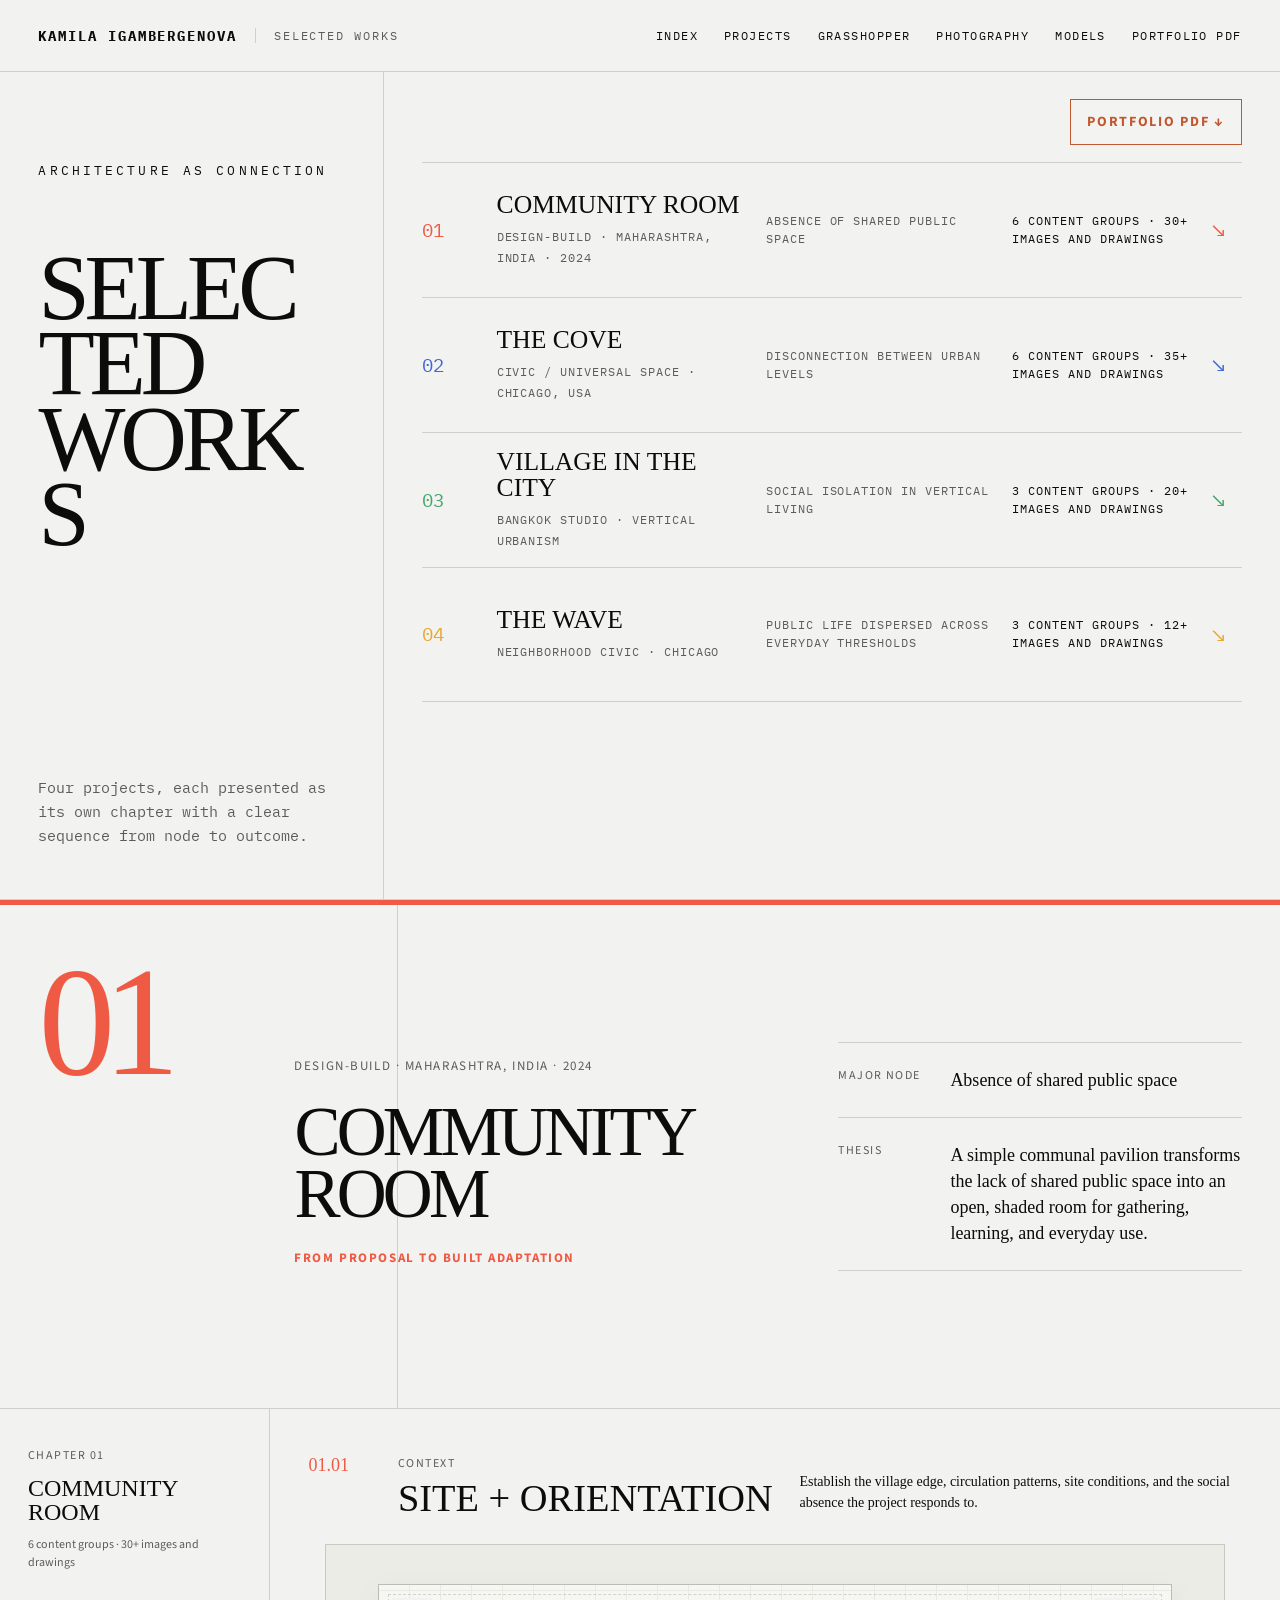
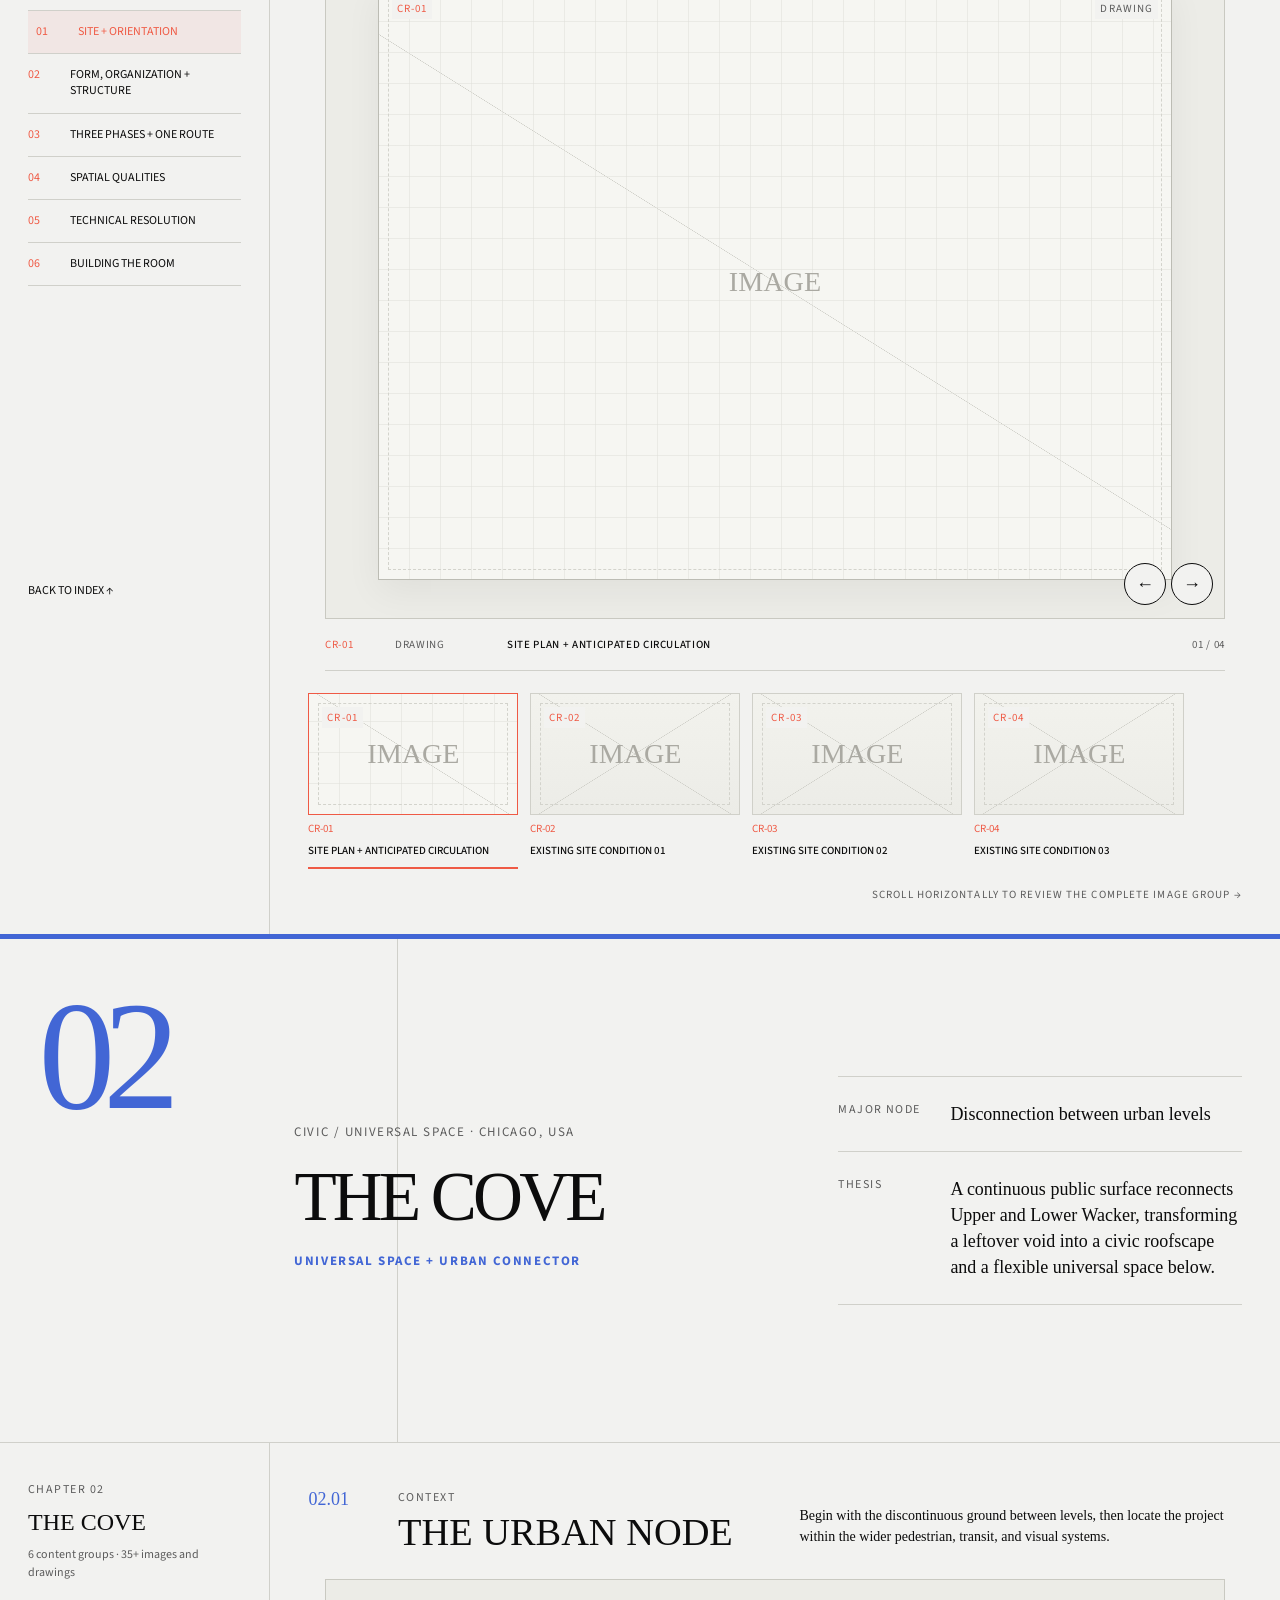
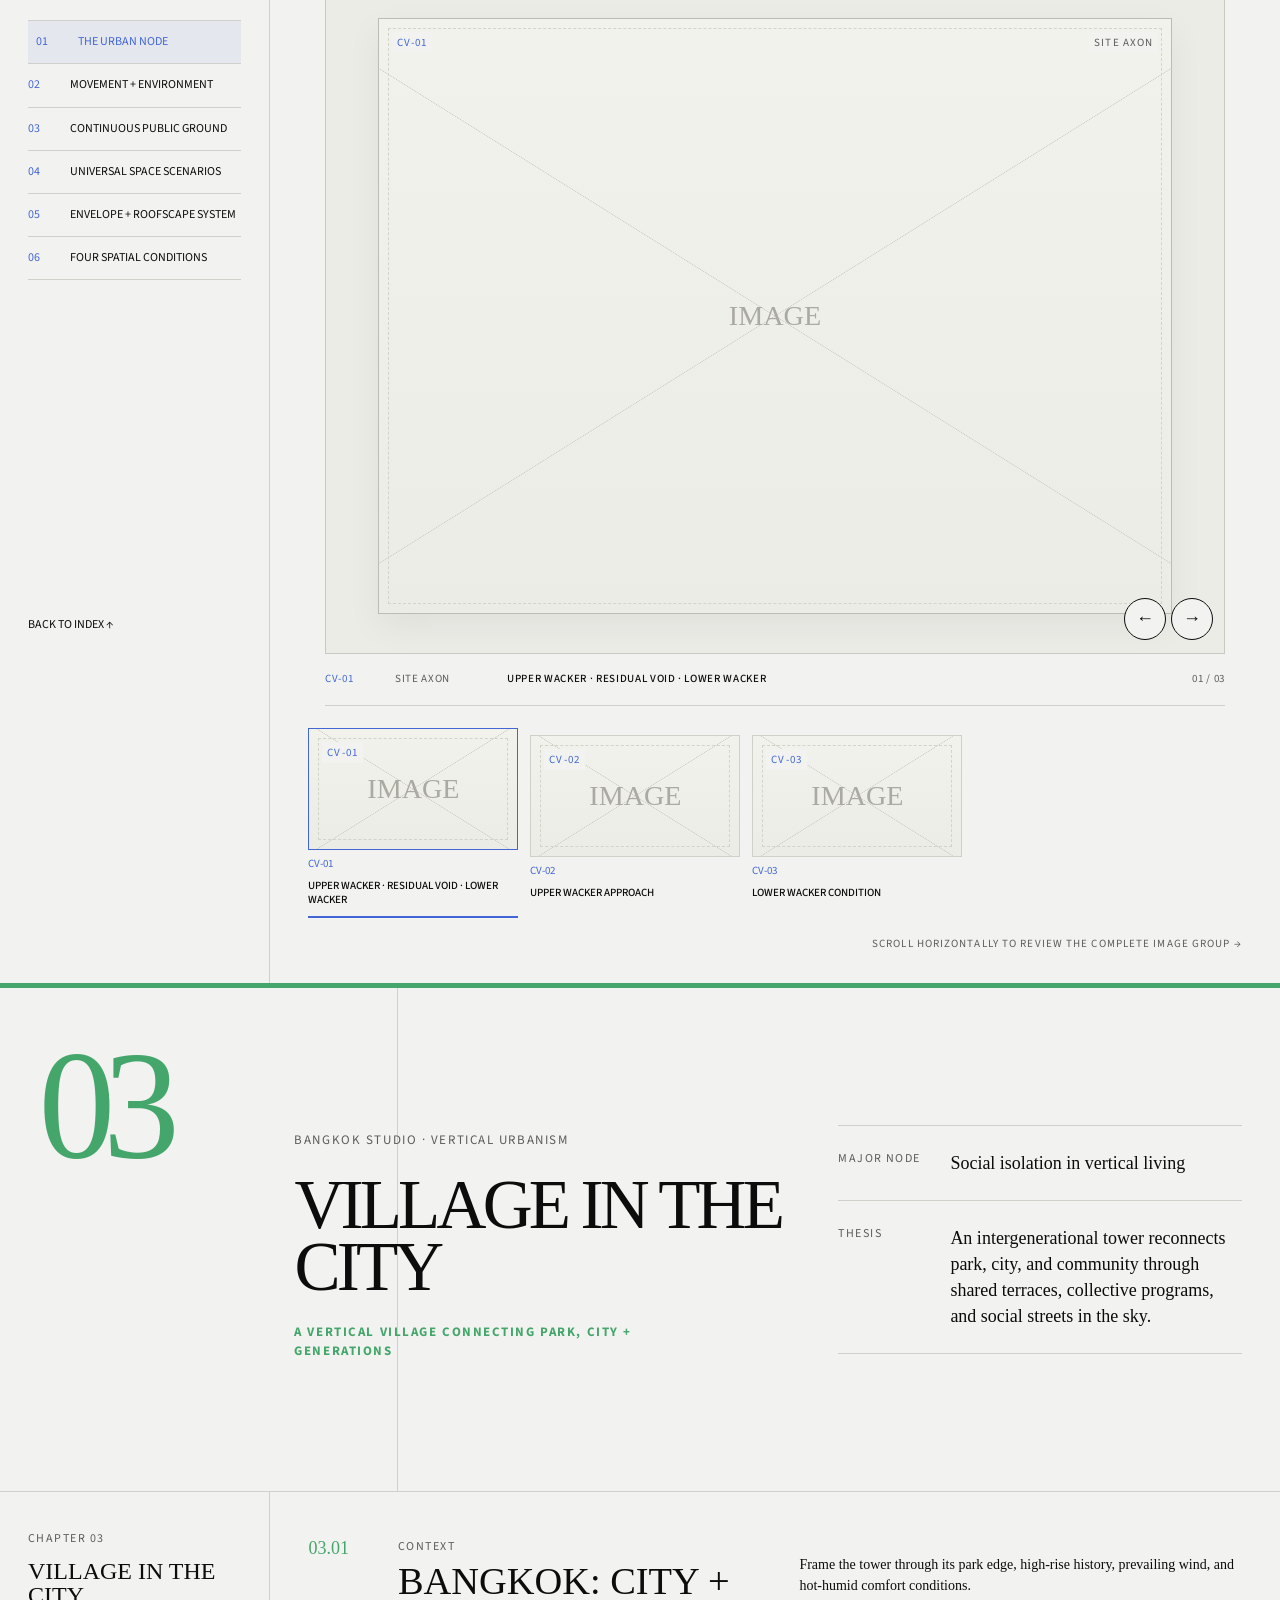
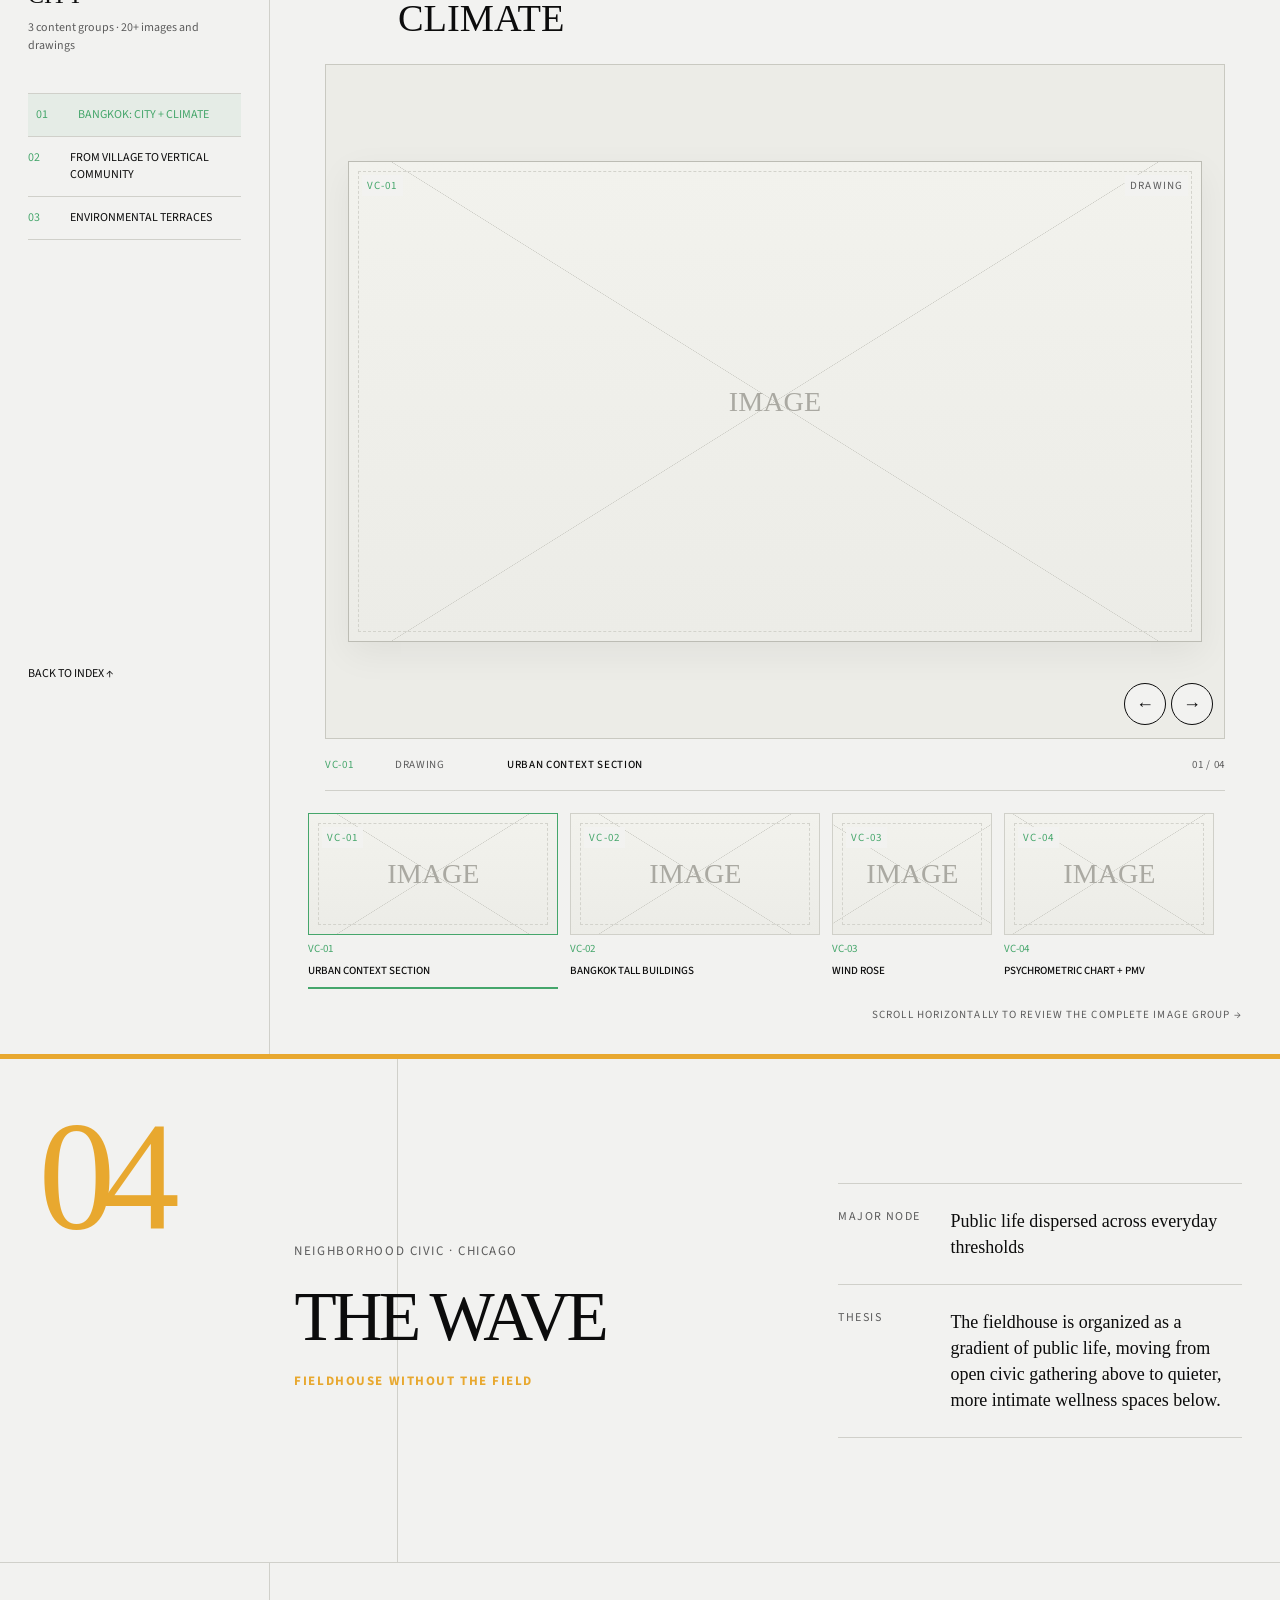
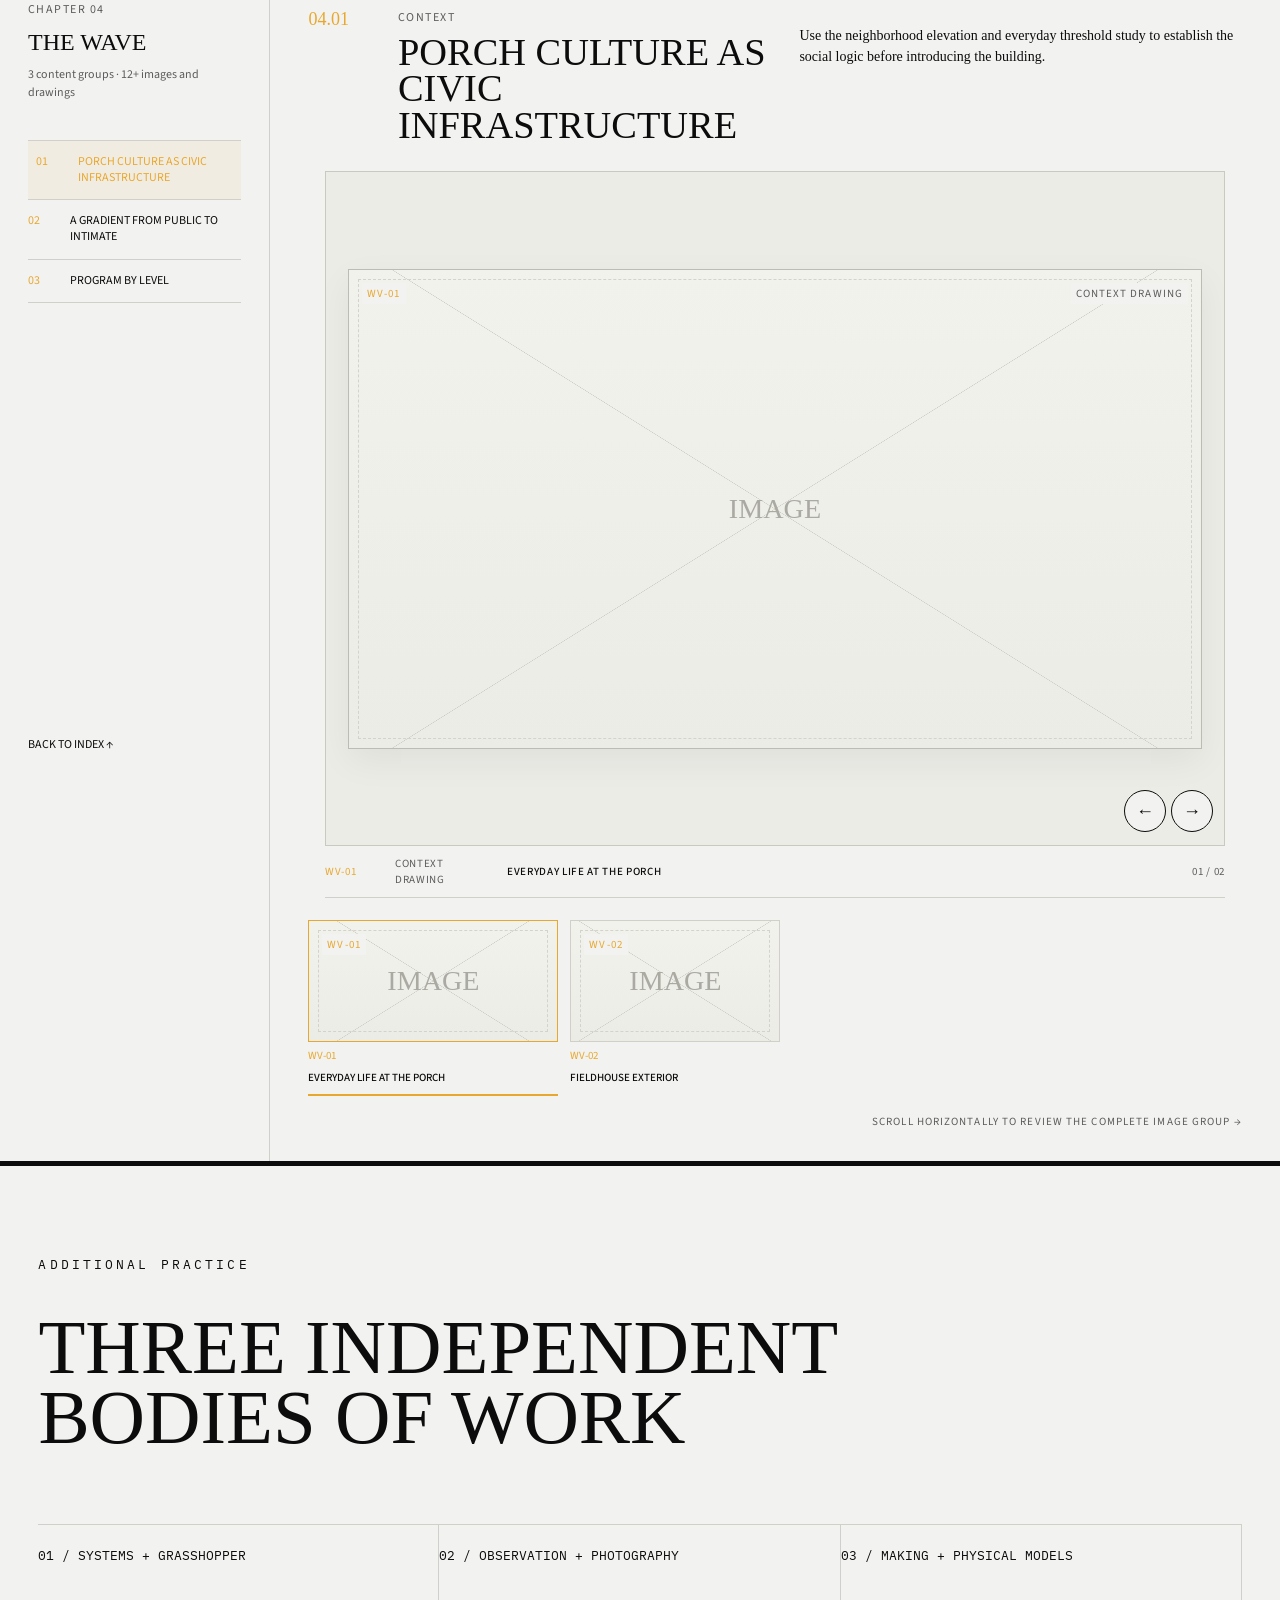
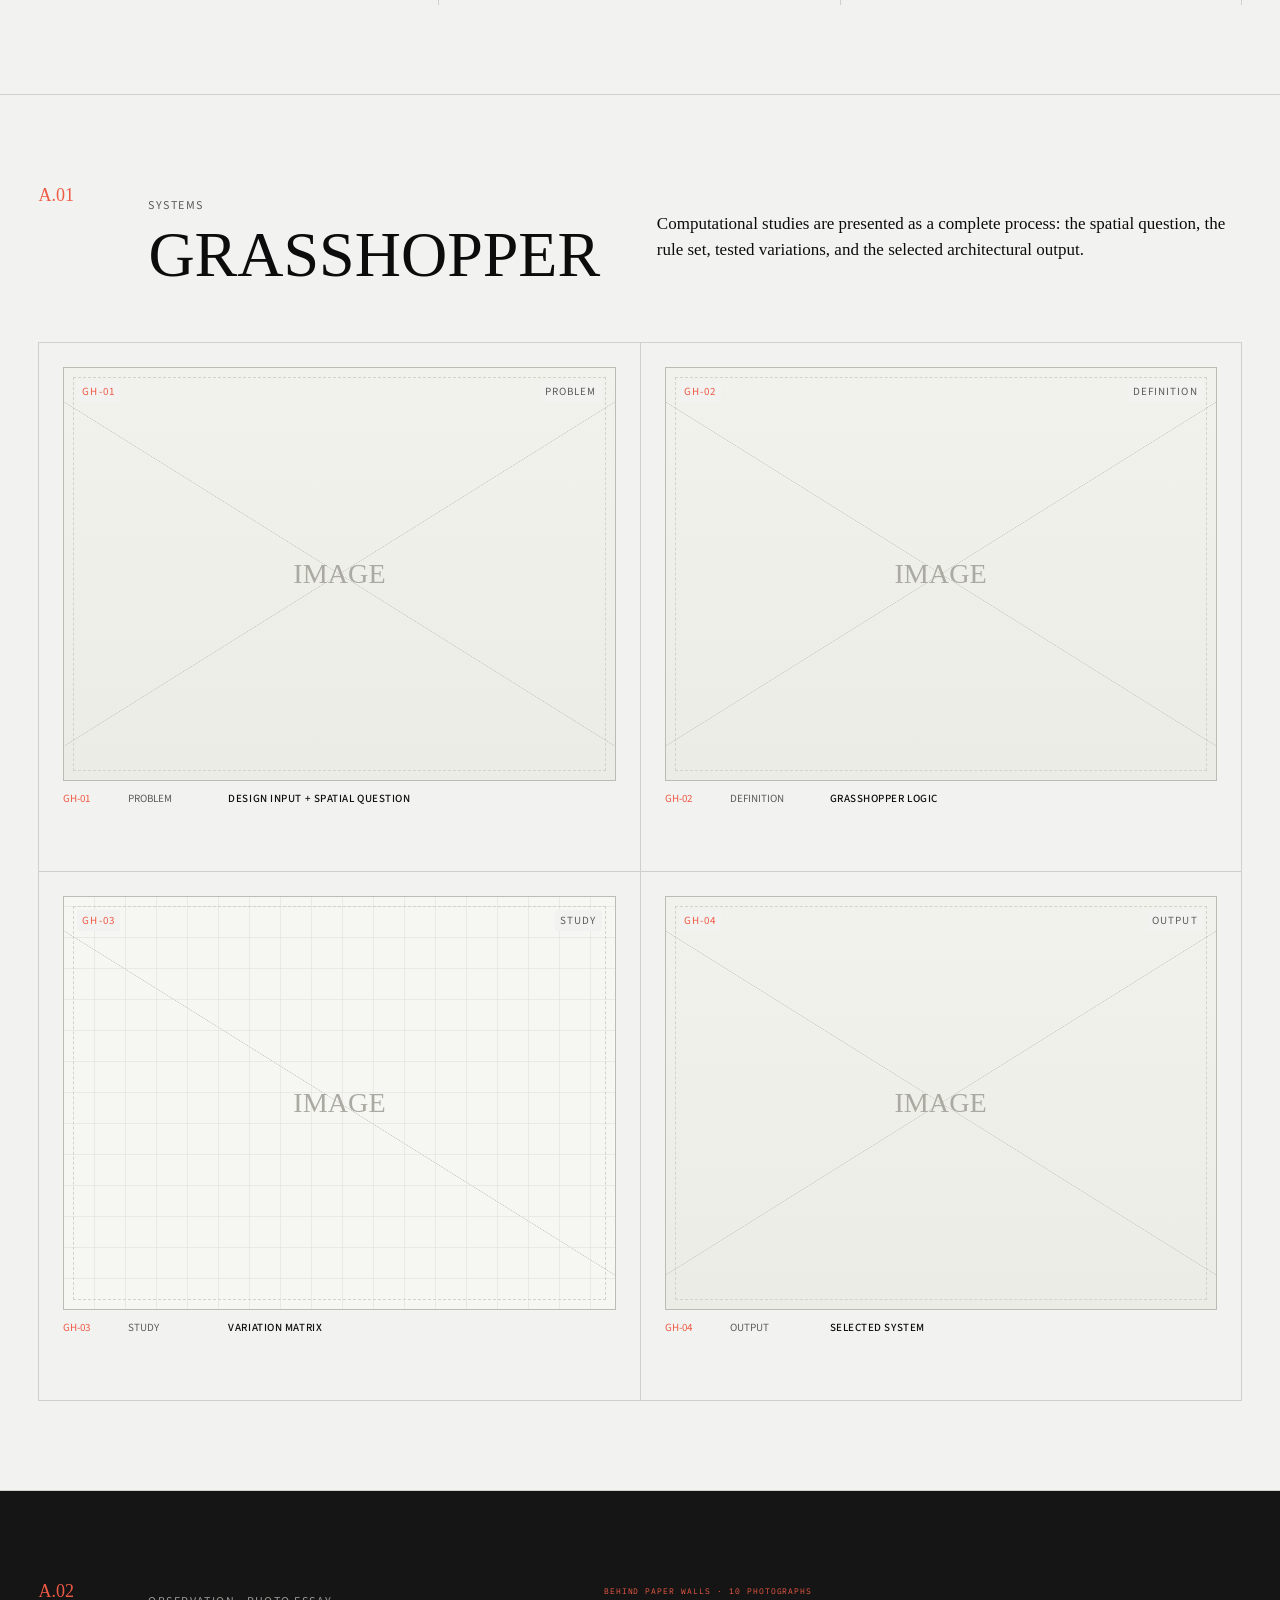
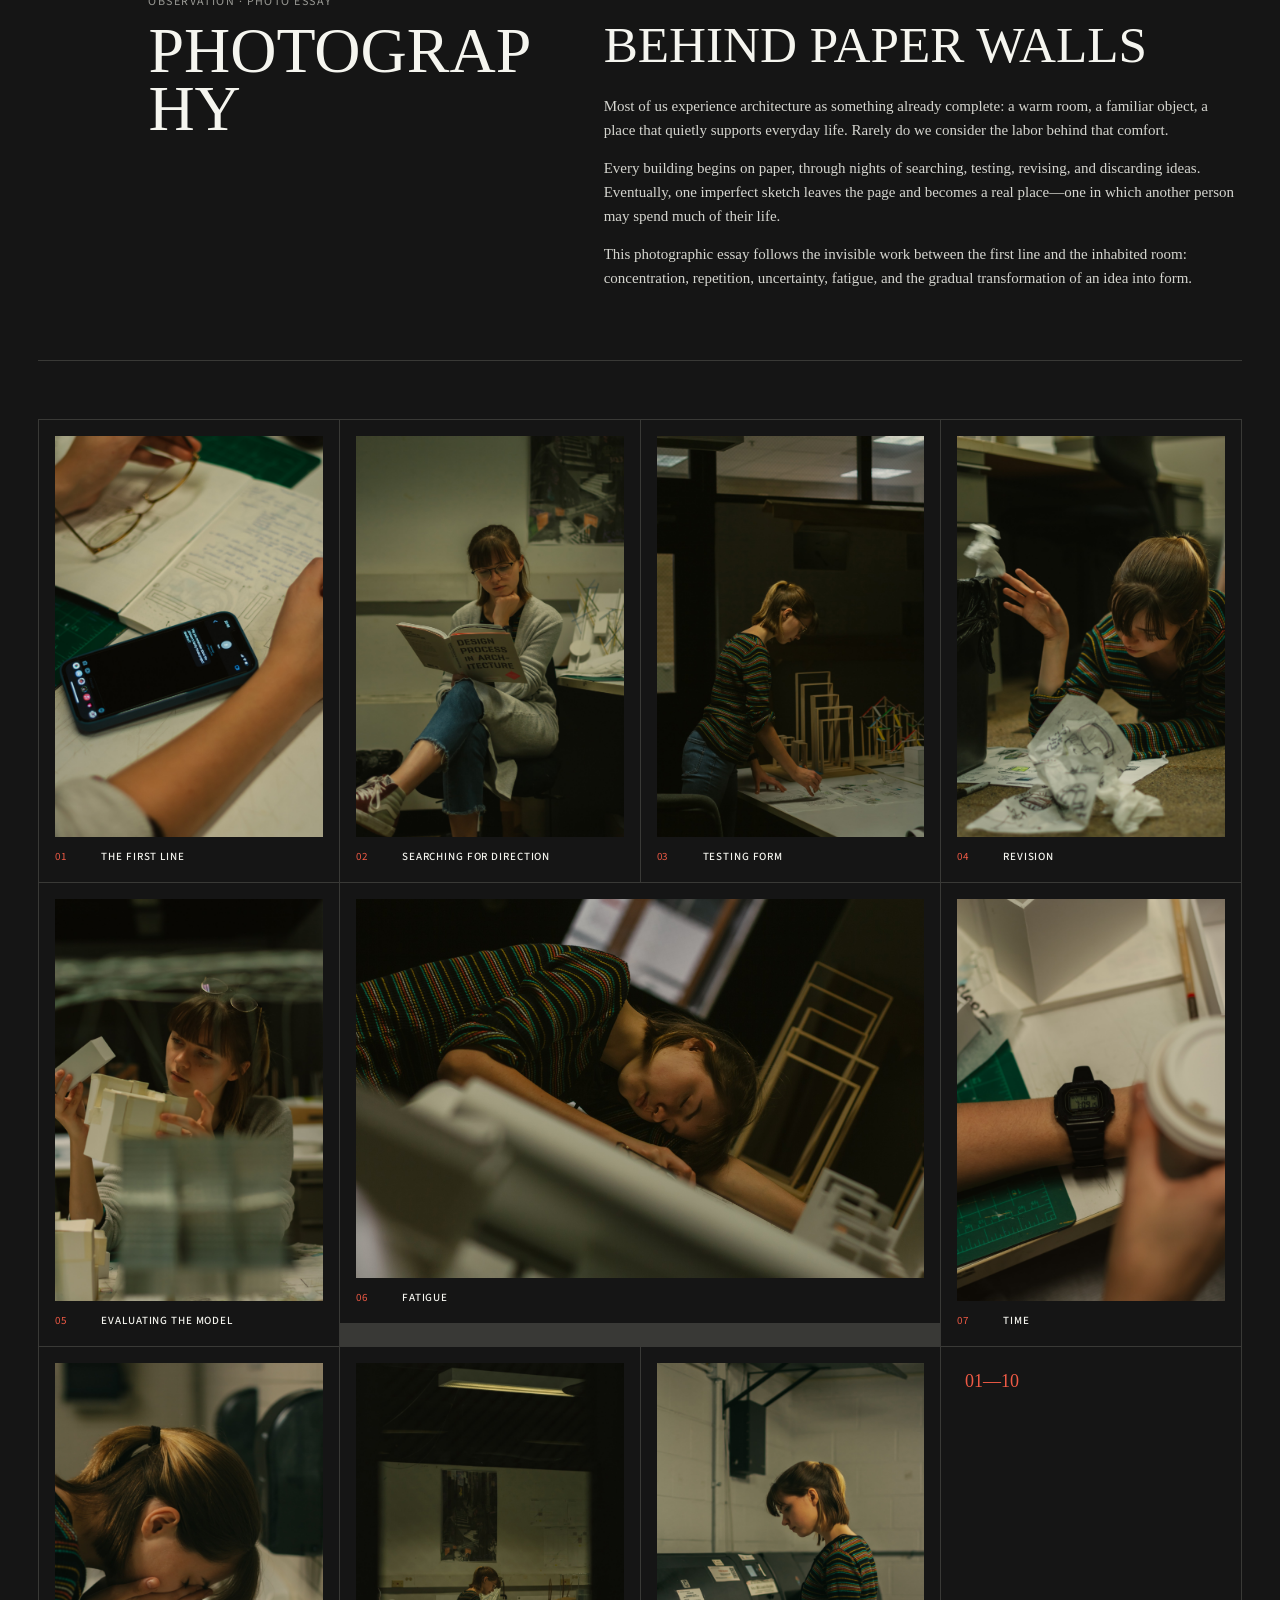
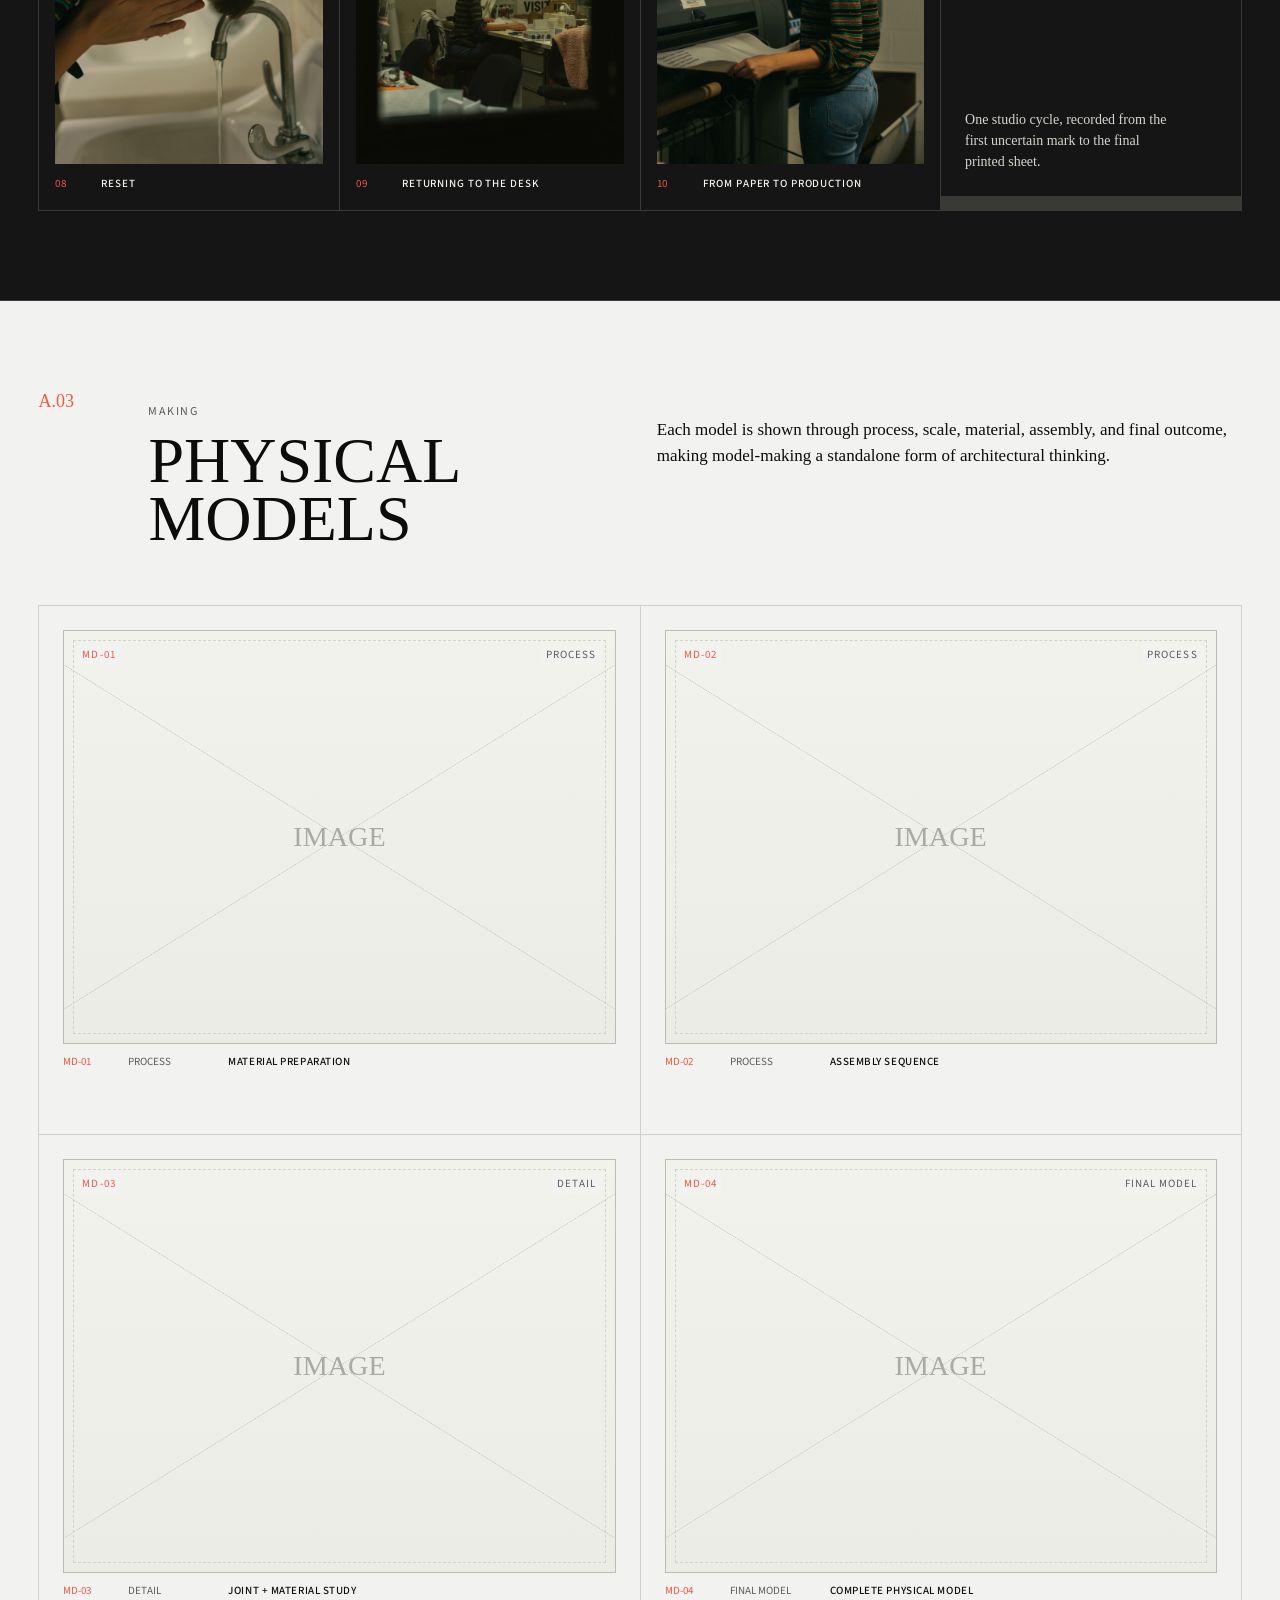
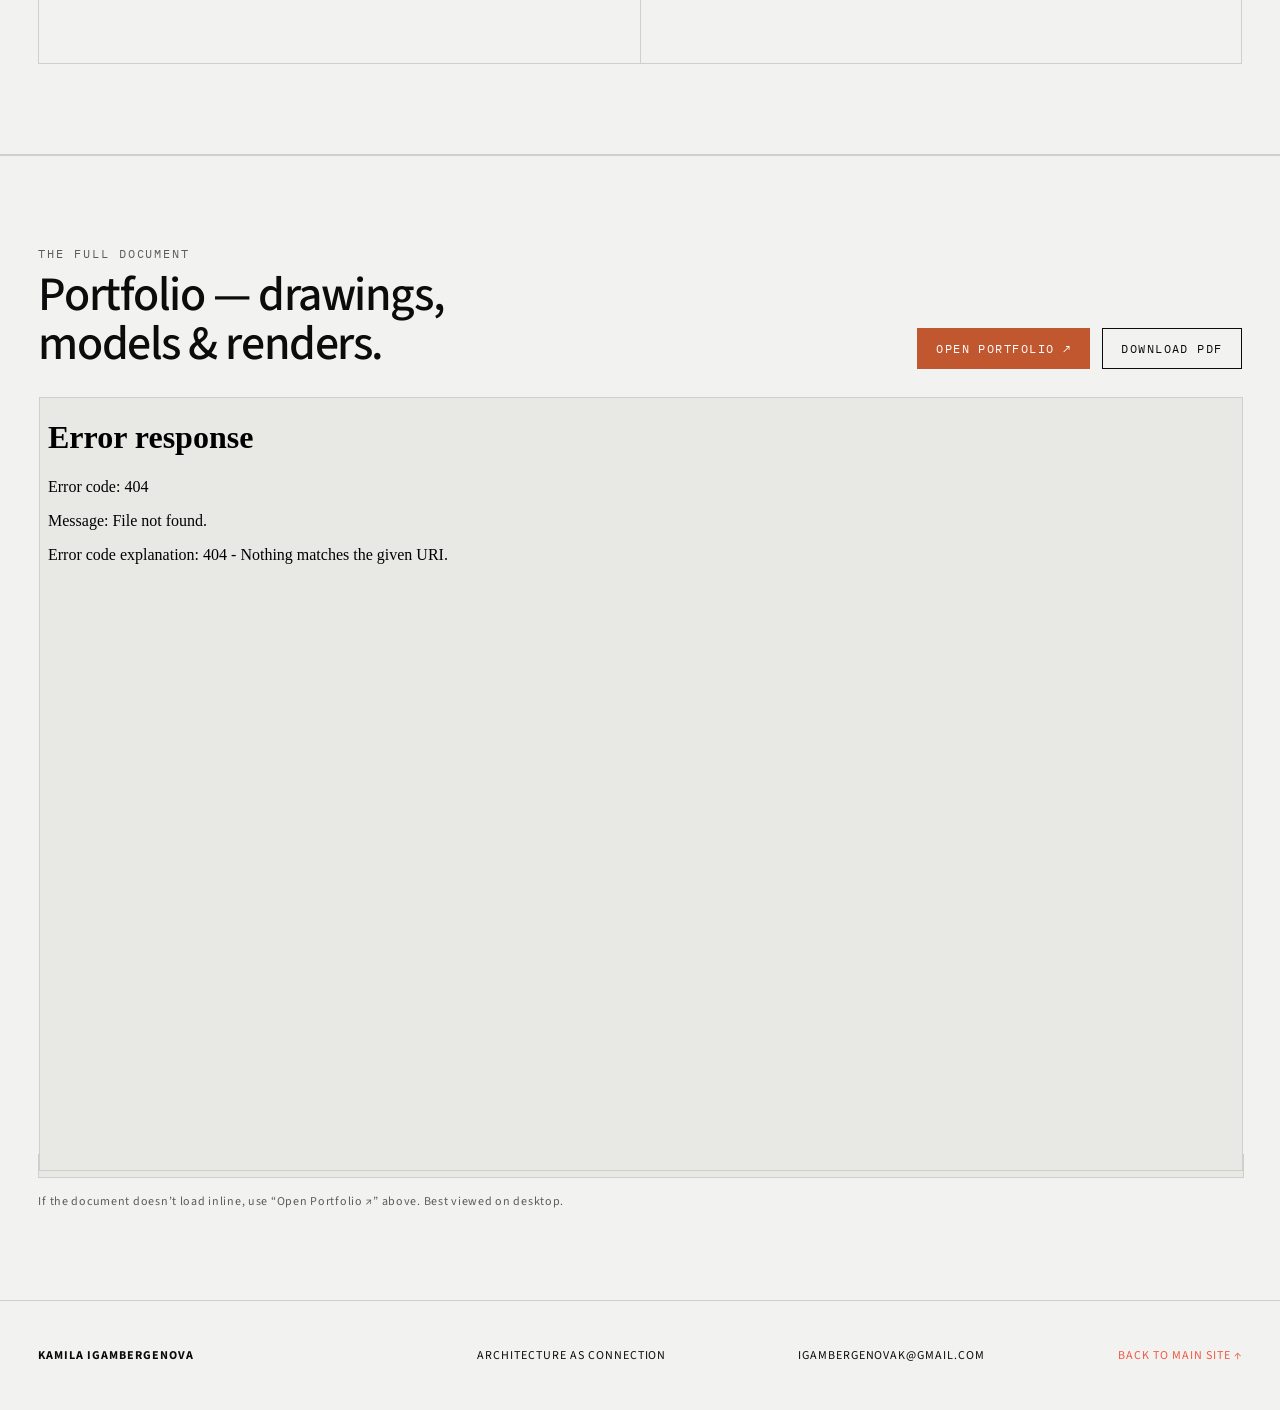
==== commit dc5322e0: "colors fonts and theme changed" ====
--- a/work.html
+++ b/work.html
@@ -11,7 +11,7 @@
   <link rel="preconnect" href="https://fonts.googleapis.com" />
   <link rel="preconnect" href="https://fonts.gstatic.com" crossorigin />
   <link href="https://fonts.googleapis.com/css2?family=IBM+Plex+Mono:wght@400;500;600;700&family=Source+Sans+3:ital,wght@0,300..700;1,300..700&display=swap" rel="stylesheet" />
-  <link rel="stylesheet" href="css/selected-works-page.css?v=20260729b" />
+  <link rel="stylesheet" href="css/selected-works-page.css?v=20260729g" />
   <link rel="icon" href="data:image/svg+xml,%3Csvg xmlns='http://www.w3.org/2000/svg' viewBox='0 0 100 100'%3E%3Crect width='100' height='100' fill='%23f1ece1'/%3E%3Cpath d='M20 70 Q50 10 80 70' stroke='%23c1572f' stroke-width='6' fill='none' stroke-linecap='round'/%3E%3C/svg%3E" />
 </head>
 <body data-page="work">
--- a/css/selected-works-page.css
+++ b/css/selected-works-page.css
@@ -6,31 +6,48 @@
   --soft: #e8e8e4;
   --blue: #0165FC;
   --red: #e23b2f;
+  --accent: #e23b2f;
   --clay: var(--blue);
   --clay-deep: #014fcc;
   --sans: "Source Sans 3", "Helvetica Neue", Arial, sans-serif;
   --mono: "IBM Plex Mono", "Courier New", monospace;
+  --page-gutter: clamp(16px, 3vw, 48px);
 }
 
 * { box-sizing: border-box; }
-html { scroll-behavior: smooth; scroll-padding-top: 72px; }
+html {
+  scroll-behavior: smooth;
+  scroll-padding-top: 72px;
+  overflow-x: clip;
+}
 body {
   margin: 0;
   background: var(--paper);
   color: var(--ink);
   font-family: var(--sans);
+  overflow-x: clip;
+  max-width: 100%;
+}
+img,
+svg,
+video,
+iframe {
+  max-width: 100%;
+  height: auto;
 }
 a { color: inherit; text-decoration: none; }
+#app { min-width: 0; max-width: 100%; }
 
 .site-header {
   position: sticky;
   top: 0;
   z-index: 50;
   height: 72px;
-  padding: 0 3vw;
+  padding: 0 var(--page-gutter);
   display: flex;
   align-items: center;
   justify-content: space-between;
+  gap: 16px;
   border-bottom: 1px solid var(--line);
   background: color-mix(in srgb, var(--paper) 95%, transparent);
   backdrop-filter: blur(12px);
@@ -72,14 +89,15 @@
 .work-index {
   min-height: calc(100vh - 72px);
   display: grid;
-  grid-template-columns: minmax(280px, 30vw) 1fr;
+  grid-template-columns: minmax(0, min(30vw, 420px)) minmax(0, 1fr);
   border-bottom: 1px solid var(--line);
 }
 .work-index > header {
-  padding: 7vw 3vw 4vw;
+  padding: clamp(32px, 7vw, 96px) var(--page-gutter) clamp(24px, 4vw, 64px);
   border-right: 1px solid var(--line);
   display: flex;
   flex-direction: column;
+  min-width: 0;
 }
 .work-index > header > p,
 .practice-index > p {
@@ -90,10 +108,11 @@
 }
 .work-index h1 {
   margin: 8vh 0 0;
-  font: clamp(66px, 8vw, 132px)/.78 Georgia, serif;
+  font: clamp(42px, 7.2vw, 132px)/.82 Georgia, serif;
   font-weight: 400;
   letter-spacing: -.055em;
   text-transform: uppercase;
+  overflow-wrap: anywhere;
 }
 .work-index > header > span {
   max-width: 310px;
@@ -103,15 +122,16 @@
   font-size: 15px;
   line-height: 1.6;
 }
-.index-table { padding: 7vw 3vw 4vw; }
+.index-table { padding: clamp(32px, 7vw, 96px) var(--page-gutter) clamp(24px, 4vw, 64px); min-width: 0; }
 .index-table > a {
   min-height: 135px;
   display: grid;
-  grid-template-columns: 55px minmax(180px, 1.1fr) 1fr 180px 30px;
-  gap: 20px;
+  grid-template-columns: 55px minmax(0, 1.1fr) minmax(0, 1fr) minmax(0, 180px) 30px;
+  gap: clamp(10px, 1.5vw, 20px);
   align-items: center;
   border-top: 1px solid var(--line);
   transition: background .25s ease, padding .25s ease;
+  min-width: 0;
 }
 .index-table > a:last-child { border-bottom: 1px solid var(--line); }
 .index-table > a:hover,
@@ -146,11 +166,11 @@
   border-top: 5px solid var(--accent);
 }
 .chapter-cover {
-  min-height: clamp(470px, 56vh, 600px);
-  padding: 5vw 3vw;
-  display: grid;
-  grid-template-columns: 16vw minmax(360px, 1.1fr) minmax(330px, .9fr);
-  gap: 4vw;
+  min-height: clamp(360px, 56vh, 600px);
+  padding: clamp(28px, 5vw, 72px) var(--page-gutter);
+  display: grid;
+  grid-template-columns: minmax(0, 16vw) minmax(0, 1.1fr) minmax(0, .9fr);
+  gap: clamp(18px, 4vw, 56px);
   align-items: center;
   border-bottom: 1px solid var(--line);
   background:
@@ -160,7 +180,7 @@
 .chapter-number {
   align-self: start;
   color: var(--accent);
-  font: clamp(84px, 15vw, 250px)/.7 Georgia, serif;
+  font: clamp(64px, 12vw, 250px)/.7 Georgia, serif;
   letter-spacing: -.08em;
 }
 .chapter-title > p,
@@ -174,11 +194,11 @@
 .chapter-title h2 {
   max-width: 720px;
   margin: 24px 0;
-  font: clamp(56px, 6.5vw, 104px)/.84 Georgia, serif;
+  font: clamp(34px, 5.4vw, 104px)/.9 Georgia, serif;
   font-weight: 400;
   letter-spacing: -.055em;
   text-transform: uppercase;
-  overflow-wrap: normal;
+  overflow-wrap: anywhere;
 }
 .chapter-title > strong { display: block; max-width: 430px; color: var(--accent); }
 .chapter-statement { border-top: 1px solid var(--line); }
@@ -205,9 +225,9 @@
 
 .chapter-body {
   display: grid;
-  grid-template-columns: 270px 1fr;
-}
-.project-rail { border-right: 1px solid var(--line); }
+  grid-template-columns: minmax(0, 270px) minmax(0, 1fr);
+}
+.project-rail { border-right: 1px solid var(--line); min-width: 0; }
 .rail-sticky {
   position: sticky;
   top: 72px;
@@ -265,13 +285,13 @@
 
 .content-group {
   min-height: 90vh;
-  padding: 64px 3vw 88px;
+  padding: clamp(40px, 6vw, 88px) var(--page-gutter);
   border-bottom: 1px solid var(--line);
 }
 .group-header {
   display: grid;
-  grid-template-columns: 70px minmax(220px, .8fr) minmax(320px, 1fr);
-  gap: 30px;
+  grid-template-columns: 70px minmax(0, .8fr) minmax(0, 1fr);
+  gap: clamp(16px, 2.5vw, 30px);
   align-items: start;
   margin-bottom: 50px;
 }
@@ -301,7 +321,7 @@
 .layout-grid-4 { grid-template-columns: repeat(4, minmax(0, 1fr)); }
 .layout-strip { grid-template-columns: repeat(5, minmax(0, 1fr)); }
 .layout-feature {
-  grid-template-columns: minmax(0, 1.8fr) repeat(2, minmax(190px, .6fr));
+  grid-template-columns: minmax(0, 1.8fr) repeat(2, minmax(0, .6fr));
 }
 .layout-feature .media-card:first-child { grid-row: span 2; }
 .layout-feature .media-card:nth-child(n + 4) { grid-column: span 1; }
@@ -370,13 +390,13 @@
 .project-gallery {
   min-width: 0;
   min-height: calc(100vh - 72px);
-  padding: 46px 3vw 32px;
+  padding: clamp(28px, 4vw, 46px) var(--page-gutter) 32px;
   overflow: hidden;
 }
 .gallery-header {
   display: grid;
-  grid-template-columns: 64px minmax(240px, .85fr) minmax(330px, 1fr);
-  gap: 28px;
+  grid-template-columns: 64px minmax(0, .85fr) minmax(0, 1fr);
+  gap: clamp(14px, 2vw, 28px);
   align-items: start;
   margin-bottom: 28px;
 }
@@ -540,20 +560,21 @@
 
 .practice-index {
   min-height: 55vh;
-  padding: 7vw 3vw;
+  padding: clamp(36px, 7vw, 96px) var(--page-gutter);
   border-top: 5px solid var(--ink);
   border-bottom: 1px solid var(--line);
 }
 .practice-index h2 {
   max-width: 900px;
   margin: 40px 0 70px;
-  font: clamp(44px, 7vw, 100px)/.9 Georgia, serif;
+  font: clamp(36px, 6vw, 100px)/.92 Georgia, serif;
   font-weight: 400;
   text-transform: uppercase;
+  overflow-wrap: anywhere;
 }
 .practice-index > div {
   display: grid;
-  grid-template-columns: repeat(3, 1fr);
+  grid-template-columns: repeat(3, minmax(0, 1fr));
   border-top: 1px solid var(--line);
 }
 .practice-index a {
@@ -567,22 +588,23 @@
 
 .practice-chapter {
   --accent: #ef5a45;
-  padding: 7vw 3vw;
+  padding: clamp(36px, 7vw, 96px) var(--page-gutter);
   border-bottom: 1px solid var(--line);
 }
 .practice-chapter > header {
   display: grid;
-  grid-template-columns: 80px minmax(500px, .9fr) minmax(360px, 1.1fr);
-  gap: 30px;
+  grid-template-columns: 80px minmax(0, .9fr) minmax(0, 1.1fr);
+  gap: clamp(16px, 2.5vw, 30px);
   align-items: start;
   margin-bottom: 58px;
 }
 .practice-chapter > header > span { color: #ef5a45; font: 18px Georgia, serif; }
 .practice-chapter h2 {
   margin: 10px 0 0;
-  font: clamp(48px, 5.2vw, 80px)/.86 Georgia, serif;
+  font: clamp(32px, 5vw, 80px)/.9 Georgia, serif;
   font-weight: 400;
   text-transform: uppercase;
+  overflow-wrap: anywhere;
 }
 .practice-chapter > header > p {
   max-width: 620px;
@@ -623,12 +645,14 @@
 }
 
 .photography-chapter > header {
-  grid-template-columns: 80px minmax(360px, .8fr) minmax(430px, 1.2fr);
+  grid-template-columns: 80px minmax(0, .8fr) minmax(0, 1.2fr);
+  gap: clamp(16px, 2.5vw, 30px);
   padding-bottom: 56px;
   border-bottom: 1px solid var(--line);
 }
 .photography-chapter h2 {
-  font-size: clamp(52px, 5.2vw, 80px);
+  font-size: clamp(32px, 5vw, 80px);
+  overflow-wrap: anywhere;
 }
 .photo-thesis {
   max-width: 760px;
@@ -746,66 +770,78 @@
 }
 footer a:last-child { color: #ef5a45; }
 
+@media (max-width: 1200px) {
+  .layout-strip { grid-template-columns: repeat(3, minmax(0, 1fr)); }
+  .layout-grid-4 { grid-template-columns: repeat(2, minmax(0, 1fr)); }
+  .chapter-body { grid-template-columns: minmax(0, 220px) minmax(0, 1fr); }
+}
+
 @media (max-width: 1100px) {
   .index-table > a {
-    grid-template-columns: 46px 1fr 1fr 28px;
+    grid-template-columns: 46px minmax(0, 1fr) minmax(0, 1fr) 28px;
   }
   .index-count { display: none; }
   .chapter-cover {
-    grid-template-columns: 15vw 1fr;
+    grid-template-columns: minmax(0, 15vw) minmax(0, 1fr);
   }
-  .chapter-statement { grid-column: 2; }
-  .layout-grid-4 { grid-template-columns: repeat(2, minmax(0, 1fr)); }
+  .chapter-statement { grid-column: 2; min-width: 0; }
   .practice-grid { grid-template-columns: repeat(2, minmax(0, 1fr)); }
-  .photo-grid { grid-template-columns: repeat(4, minmax(0, 1fr)); }
+  .photo-grid { grid-template-columns: repeat(3, minmax(0, 1fr)); }
   .practice-chapter > header,
   .photography-chapter > header {
-    grid-template-columns: 60px 1fr;
+    grid-template-columns: 60px minmax(0, 1fr);
   }
   .practice-chapter > header > p,
   .photo-thesis {
     grid-column: 2;
   }
+  .gallery-header {
+    grid-template-columns: 48px minmax(0, 1fr);
+  }
+  .gallery-header > p { grid-column: 2; }
 }
 
 @media (max-width: 860px) {
   html { scroll-padding-top: 0; }
   .site-header { position: relative; height: auto; min-height: 72px; padding-block: 18px; }
+  .identity { min-width: 0; }
   .identity span { display: none; }
   .site-header nav { gap: 12px; flex-wrap: wrap; justify-content: flex-end; }
   .work-index { grid-template-columns: 1fr; }
-  .work-index > header { min-height: 65vh; border-right: 0; border-bottom: 1px solid var(--line); }
-  .work-index h1 { margin-top: 10vh; }
-  .index-table > a { grid-template-columns: 44px 1fr 28px; }
+  .work-index > header { min-height: min(65vh, 520px); border-right: 0; border-bottom: 1px solid var(--line); }
+  .work-index h1 { margin-top: 8vh; font-size: clamp(40px, 12vw, 88px); }
+  .index-table > a { grid-template-columns: 44px minmax(0, 1fr) 28px; }
   .index-table p { display: none; }
   .chapter-cover {
-    min-height: 520px;
+    min-height: 0;
     grid-template-columns: 1fr;
     background: var(--paper);
   }
-  .chapter-number { font-size: 110px; }
+  .chapter-number { font-size: clamp(72px, 22vw, 120px); }
+  .chapter-title h2 { font-size: clamp(36px, 10vw, 64px); }
   .chapter-statement { grid-column: auto; }
   .chapter-body { grid-template-columns: 1fr; }
   .project-rail { border-right: 0; border-bottom: 1px solid var(--line); }
-  .rail-sticky { position: static; min-height: 0; }
+  .rail-sticky { position: static; min-height: 0; padding: 28px var(--page-gutter); }
   .rail-sticky nav {
     display: grid;
-    grid-template-columns: repeat(2, 1fr);
+    grid-template-columns: repeat(2, minmax(0, 1fr));
   }
   .project-gallery { min-height: auto; }
-  .gallery-header { grid-template-columns: 48px 1fr; }
+  .gallery-header { grid-template-columns: 48px minmax(0, 1fr); }
   .gallery-header > p { grid-column: 2; margin-top: 0; }
   .back-link { display: none; }
   .group-header,
   .practice-chapter > header {
-    grid-template-columns: 55px 1fr;
+    grid-template-columns: 55px minmax(0, 1fr);
   }
   .group-note,
   .practice-chapter > header > p {
     grid-column: 2;
   }
-  .photography-chapter > header { grid-template-columns: 55px 1fr; }
+  .photography-chapter > header { grid-template-columns: 55px minmax(0, 1fr); }
   .photo-thesis { grid-column: 2; }
+  .layout-strip,
   .layout-grid-3 { grid-template-columns: repeat(2, minmax(0, 1fr)); }
   .layout-feature { grid-template-columns: repeat(2, minmax(0, 1fr)); }
   .layout-feature .media-card:first-child {
@@ -825,40 +861,48 @@
   .chapter-cover,
   .content-group,
   .practice-index,
-  .practice-chapter { padding-inline: 20px; }
-  .index-table > a { min-height: 112px; grid-template-columns: 36px 1fr 24px; }
-  .index-table strong { font-size: 21px; }
-  .chapter-title h2 { font-size: 58px; }
+  .practice-chapter,
+  .project-gallery,
+  .portfolio-doc { padding-inline: 16px; }
+  .index-table > a { min-height: 112px; grid-template-columns: 36px minmax(0, 1fr) 24px; }
+  .index-table strong { font-size: clamp(18px, 5.5vw, 21px); }
+  .chapter-title h2 { font-size: clamp(32px, 9vw, 48px); }
   .chapter-statement > div { grid-template-columns: 1fr; gap: 8px; }
-  .rail-sticky { padding-inline: 20px; }
+  .rail-sticky { padding-inline: 16px; }
+  .rail-sticky nav { grid-template-columns: 1fr; }
   .group-header,
-  .practice-chapter > header { grid-template-columns: 1fr; }
+  .practice-chapter > header,
+  .photography-chapter > header { grid-template-columns: 1fr; }
   .group-note,
-  .practice-chapter > header > p { grid-column: auto; }
+  .practice-chapter > header > p,
   .photo-thesis { grid-column: auto; }
   .media-layout,
   .layout-grid-2,
   .layout-grid-3,
   .layout-grid-4,
+  .layout-strip,
   .layout-feature,
-  .practice-grid { grid-template-columns: 1fr; }
+  .practice-grid,
+  .photo-grid { grid-template-columns: 1fr; }
   .layout-grid-3 .shape-hero,
   .layout-grid-4 .shape-landscape,
+  .layout-grid-3 .shape-panorama,
+  .layout-grid-2 .shape-panorama,
+  .layout-grid-4 .shape-panorama,
   .practice-grid .shape-hero { grid-column: auto; }
   .practice-matrix .media-card { padding: 14px; }
-  .photo-grid { grid-template-columns: 1fr; }
   .photo-card.landscape { grid-column: auto; }
   .photo-endnote { aspect-ratio: auto; min-height: 260px; }
-  .project-gallery { padding-inline: 20px; }
   .gallery-header { grid-template-columns: 1fr; }
   .gallery-header > p { grid-column: auto; }
   .active-frame { padding: 10px; aspect-ratio: 4 / 3; }
-  .stage-caption { grid-template-columns: 46px 80px 1fr; }
+  .stage-caption { grid-template-columns: 46px minmax(0, 80px) minmax(0, 1fr); }
   .stage-caption > span:last-child { display: none; }
   .stage-controls { right: 7px; bottom: 60px; }
   .stage-controls button { width: 36px; height: 36px; }
-  .media-card figcaption { grid-template-columns: 48px 80px 1fr; }
-  footer { grid-template-columns: 1fr; }
+  .media-card figcaption { grid-template-columns: 48px minmax(0, 80px) minmax(0, 1fr); }
+  footer { grid-template-columns: 1fr; gap: 16px; }
+  .placeholder-word { font-size: clamp(16px, 5vw, 24px); }
 }
 
 @media (prefers-reduced-motion: reduce) {
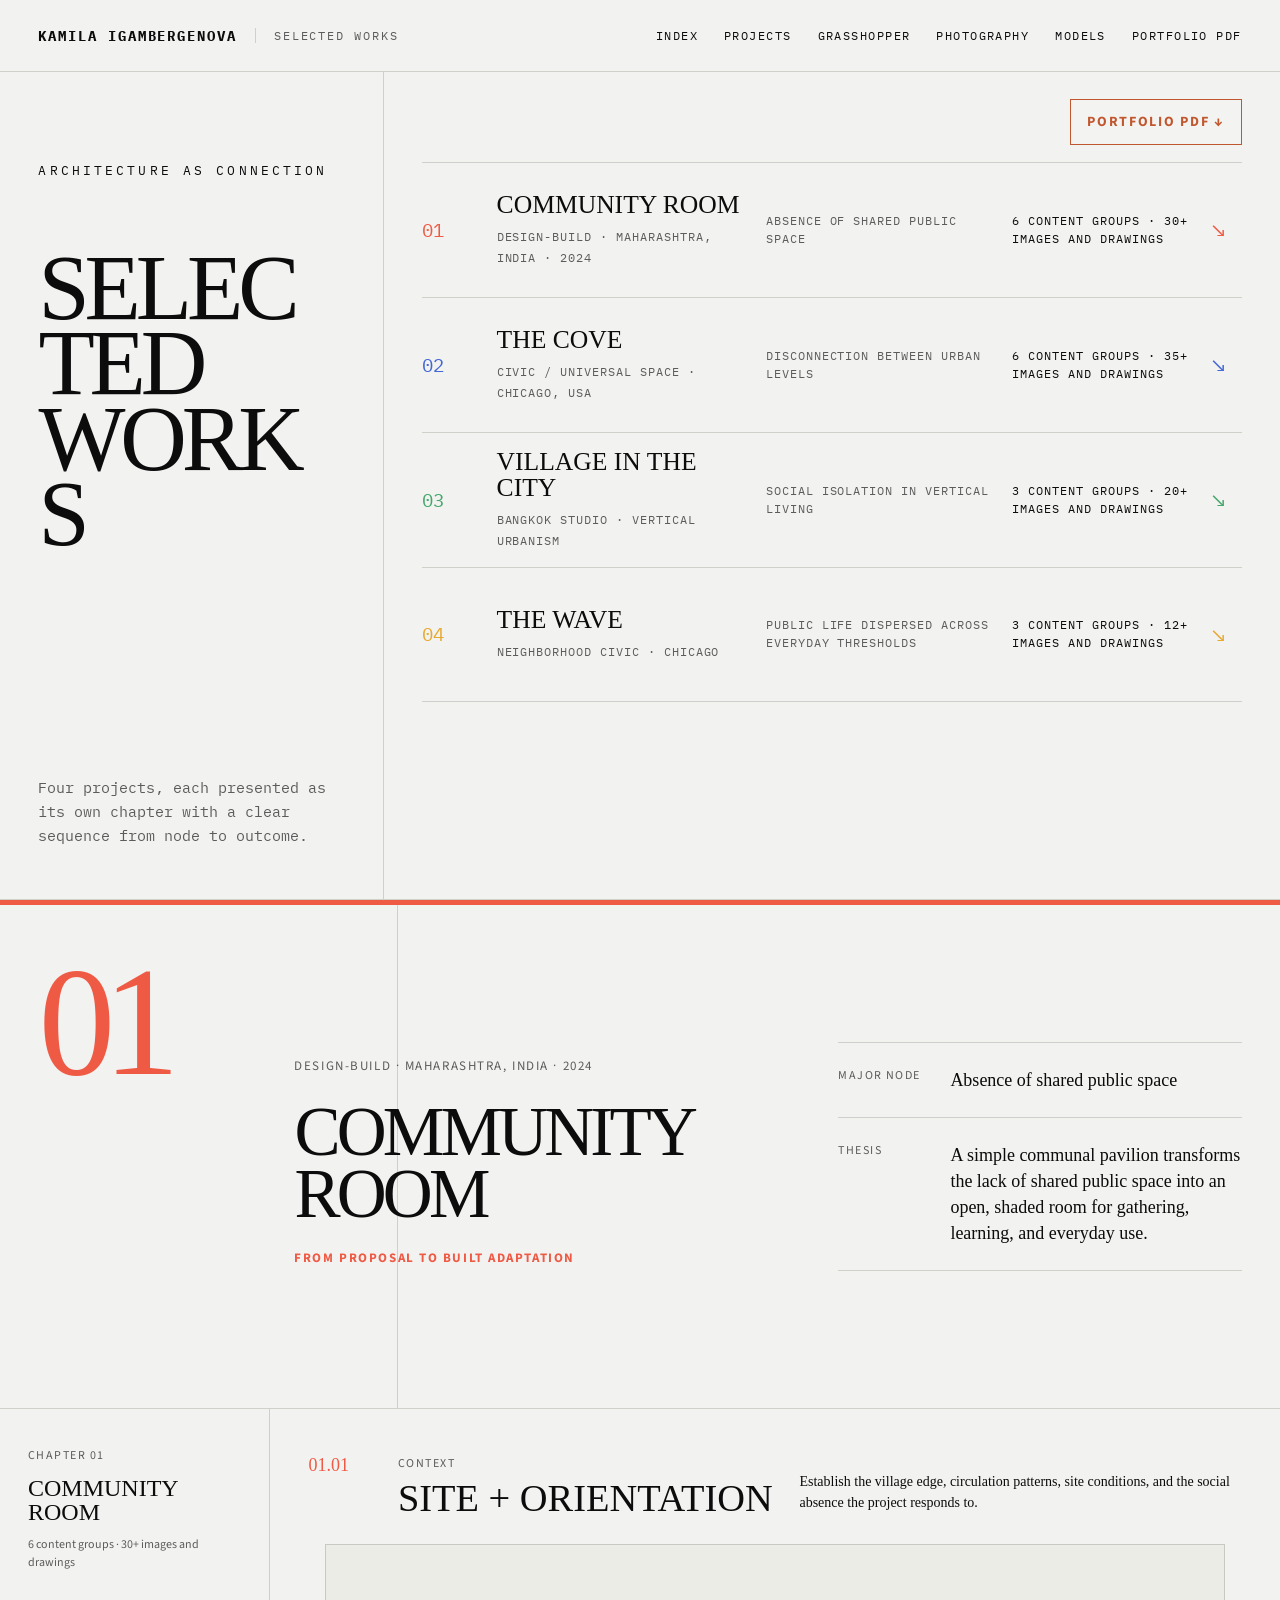
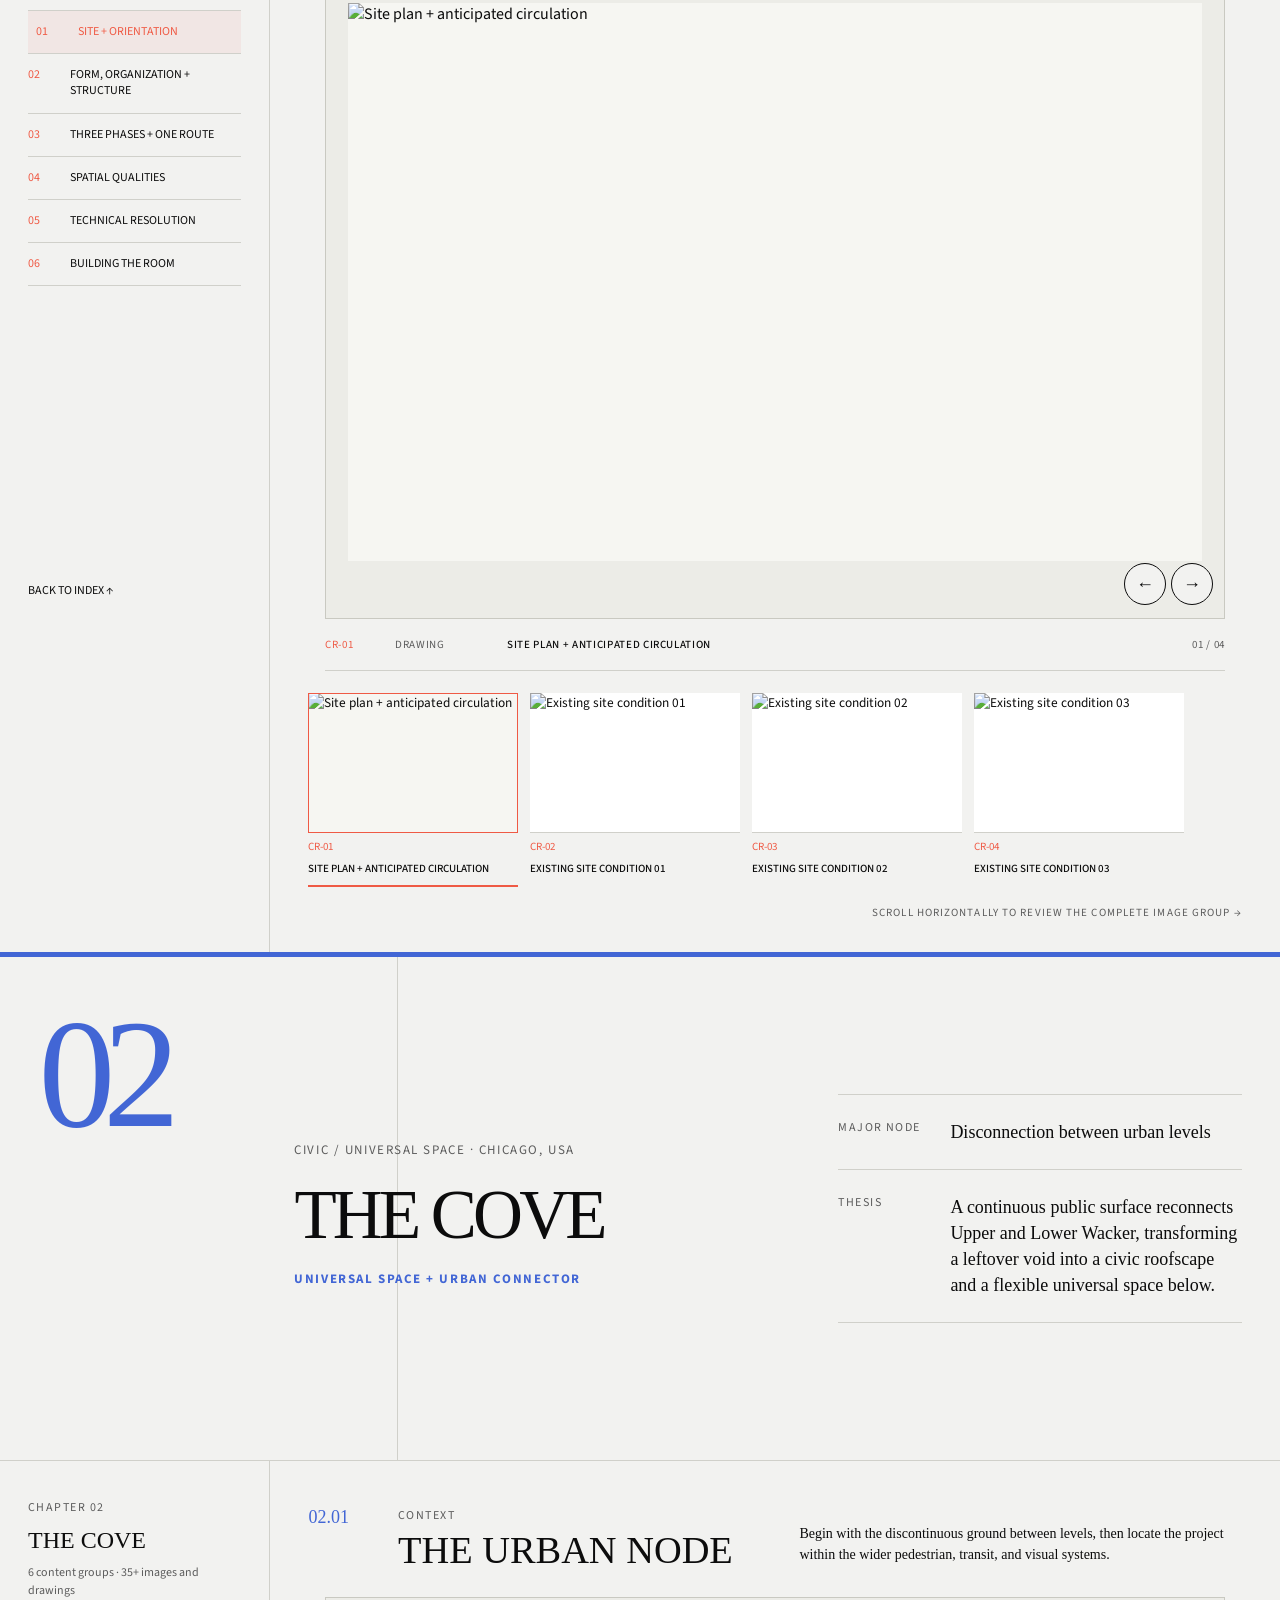
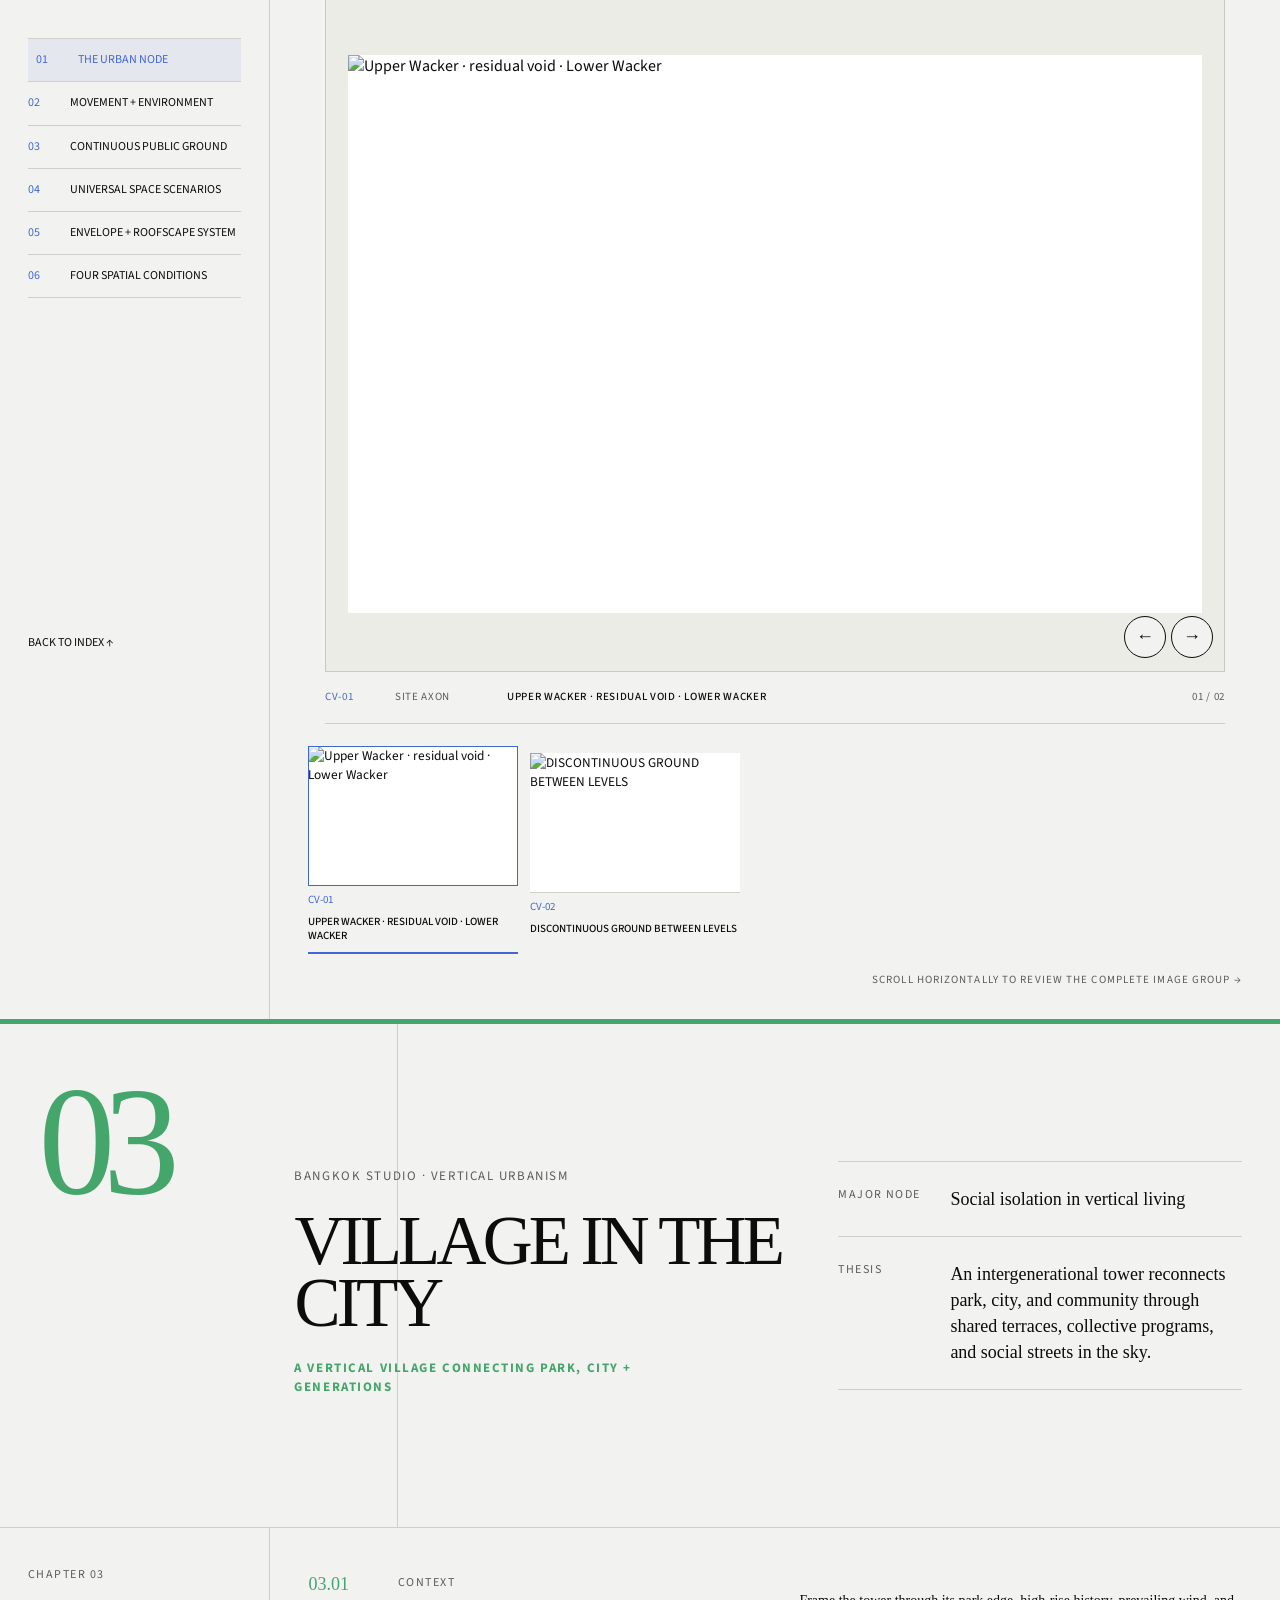
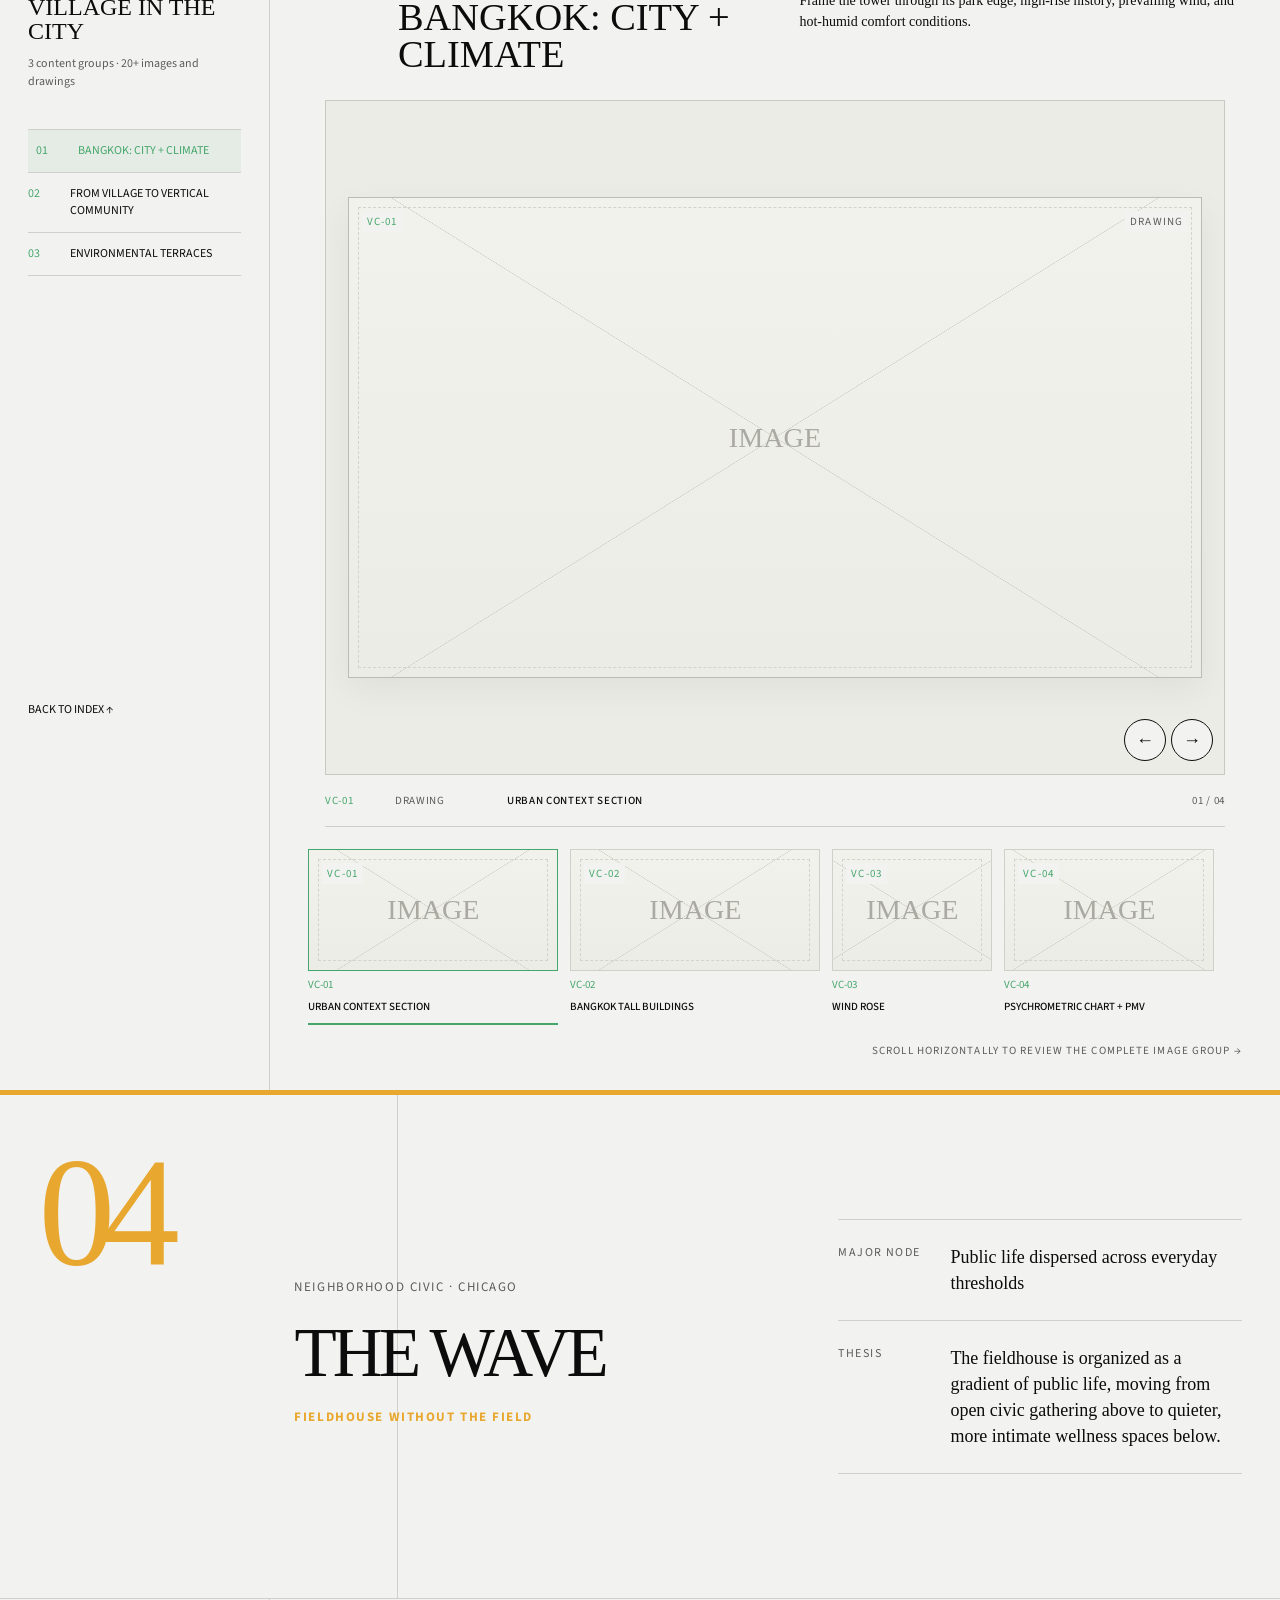
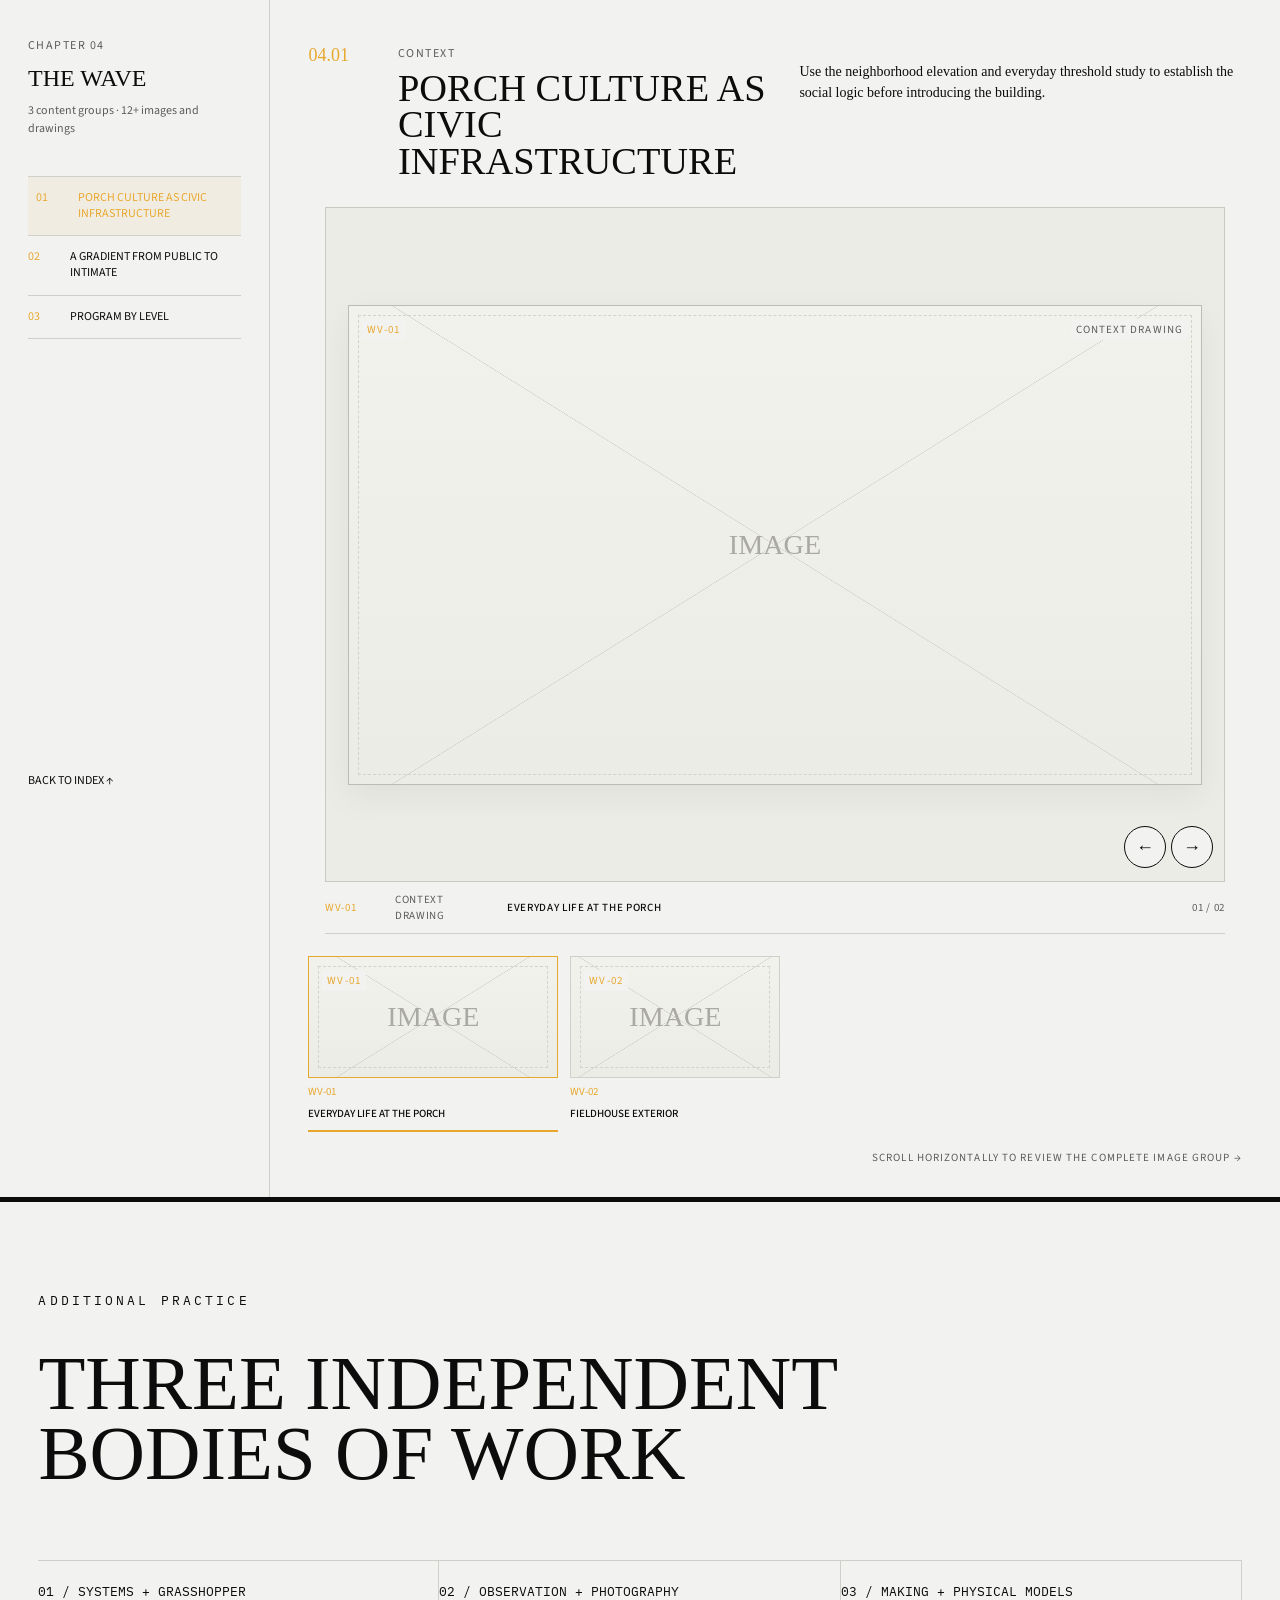
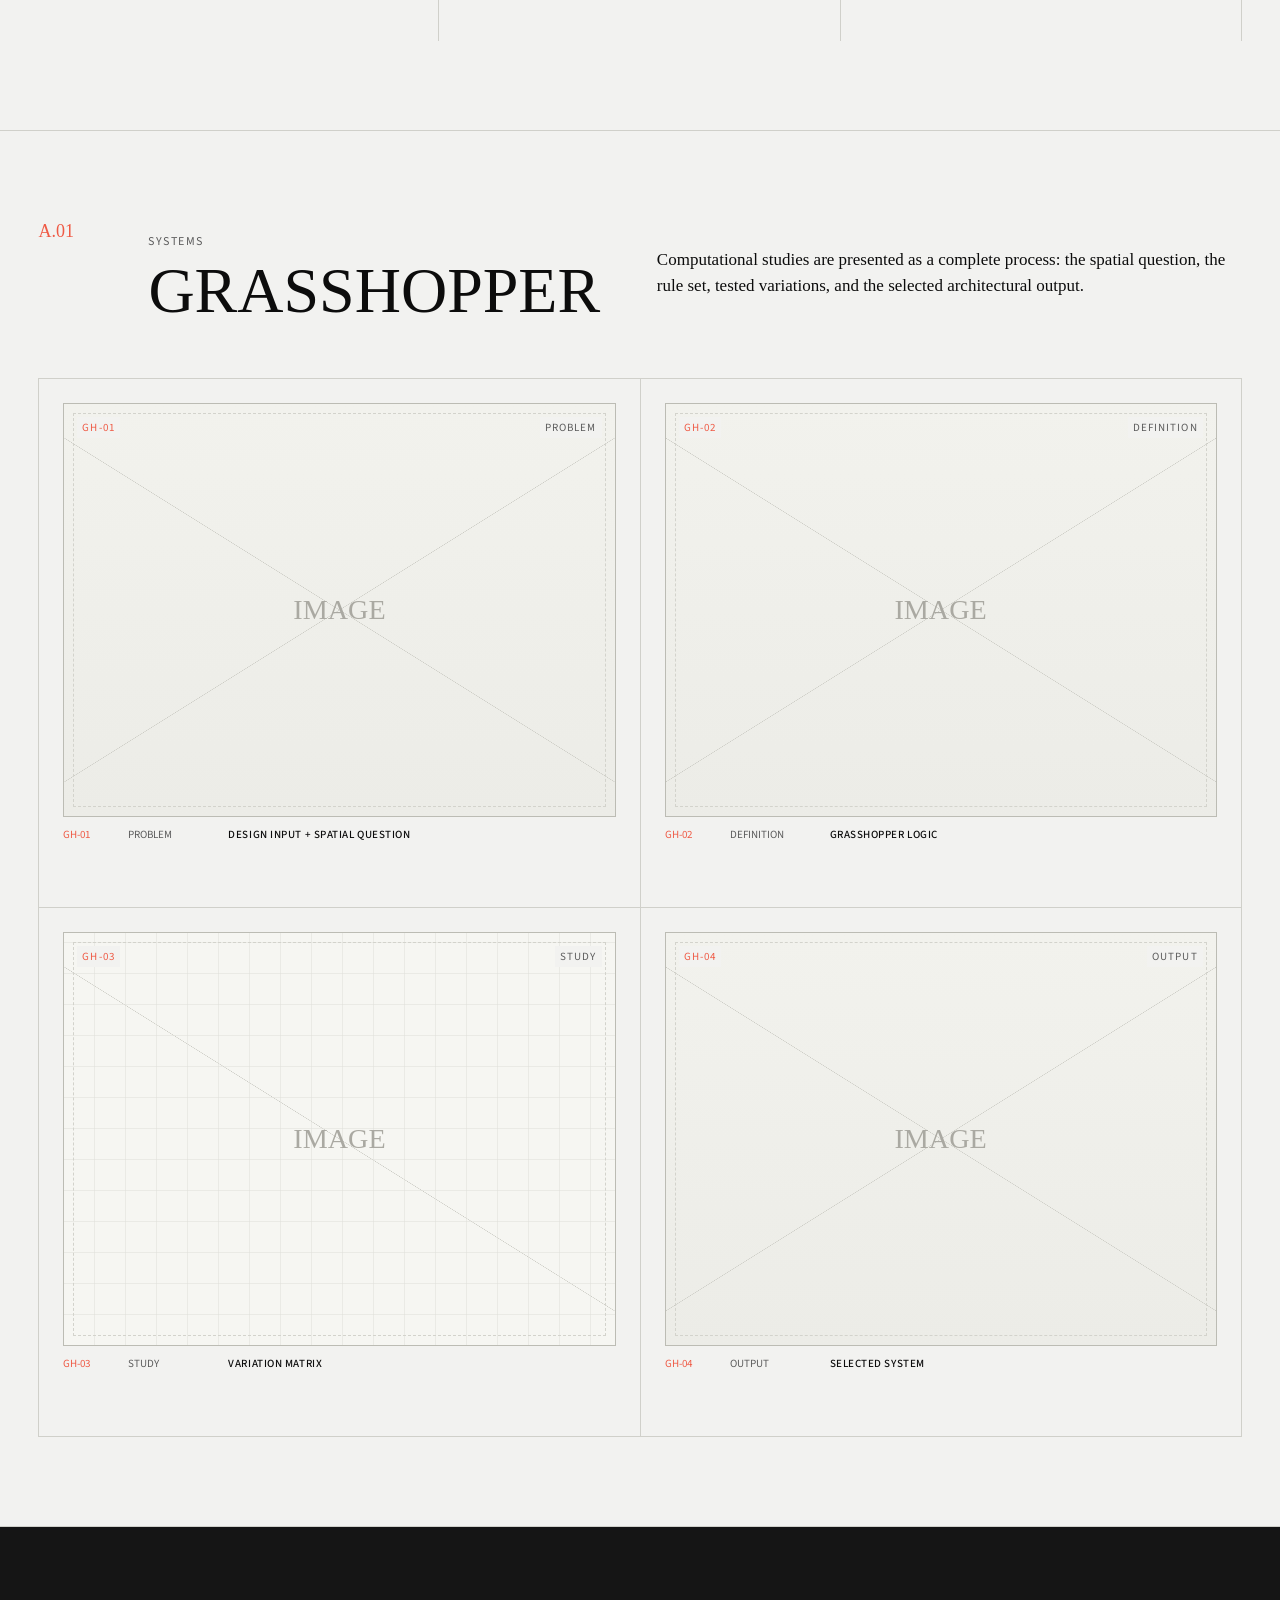
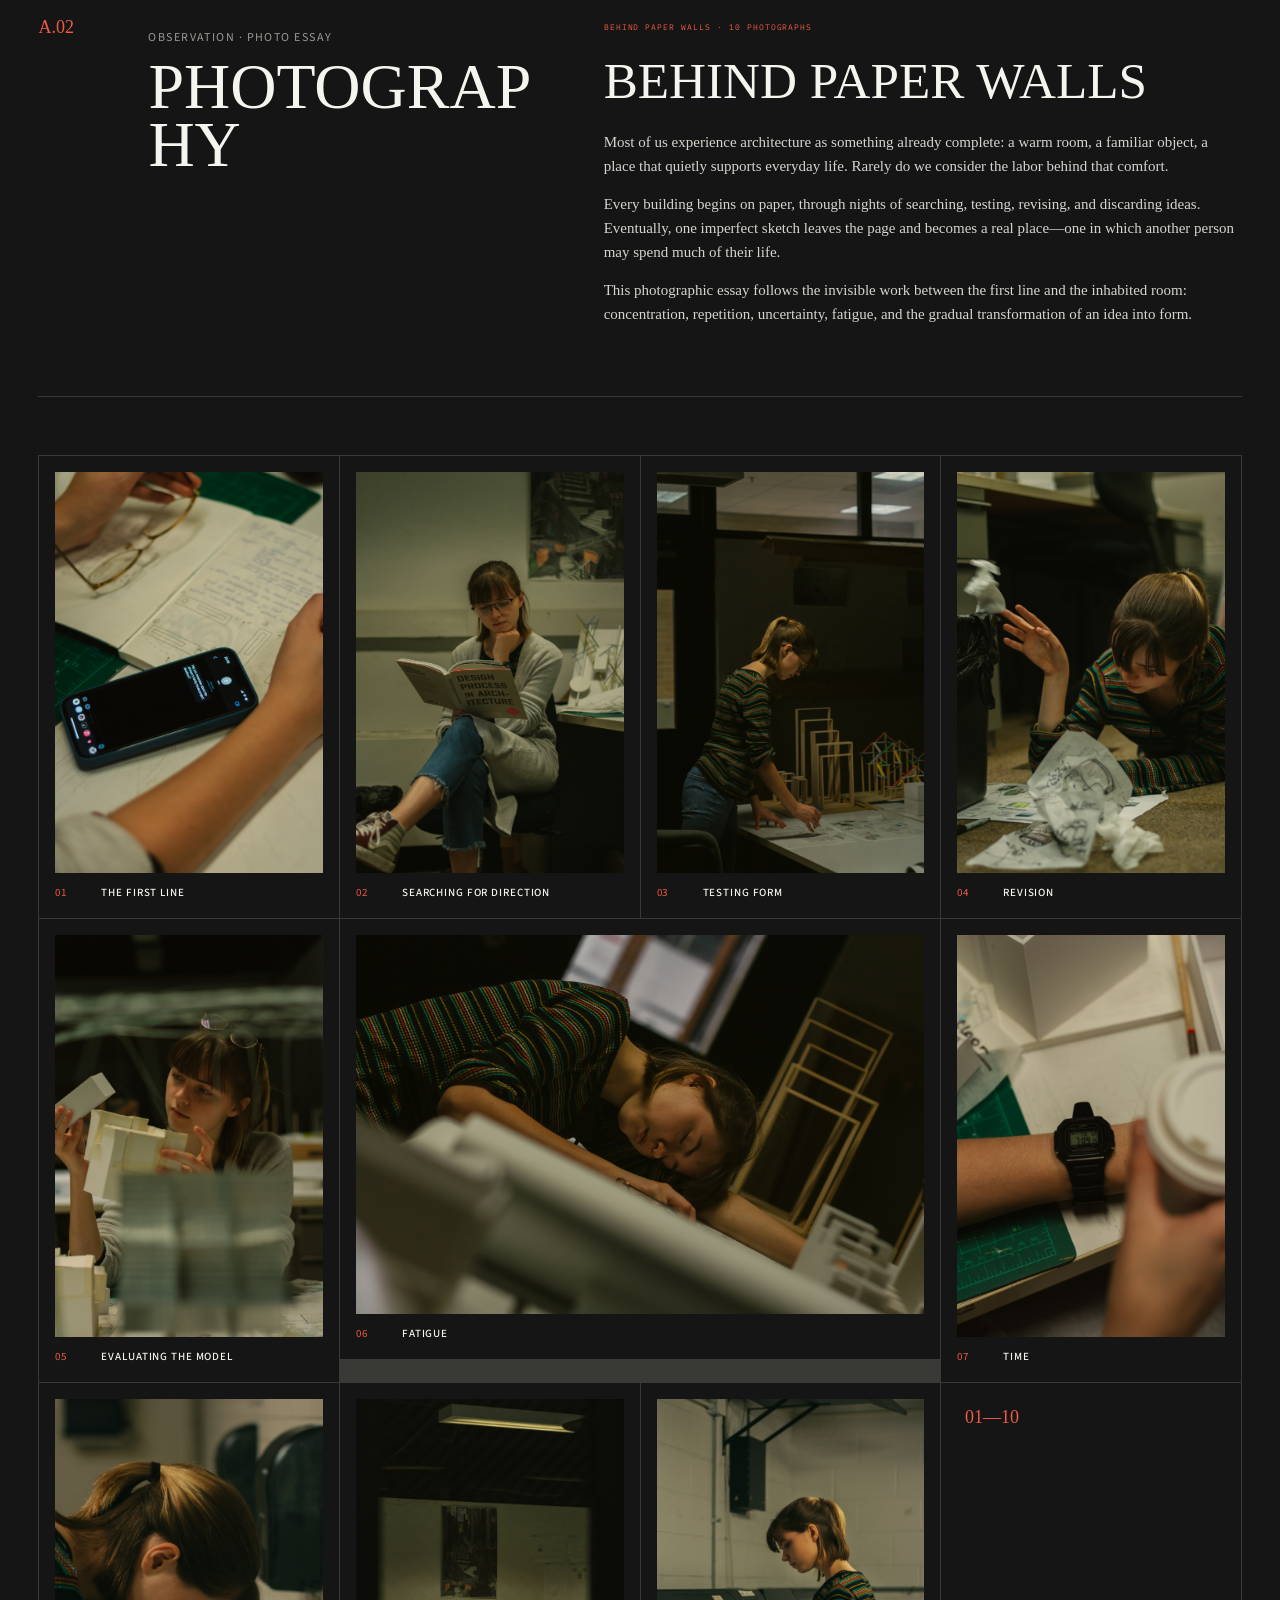
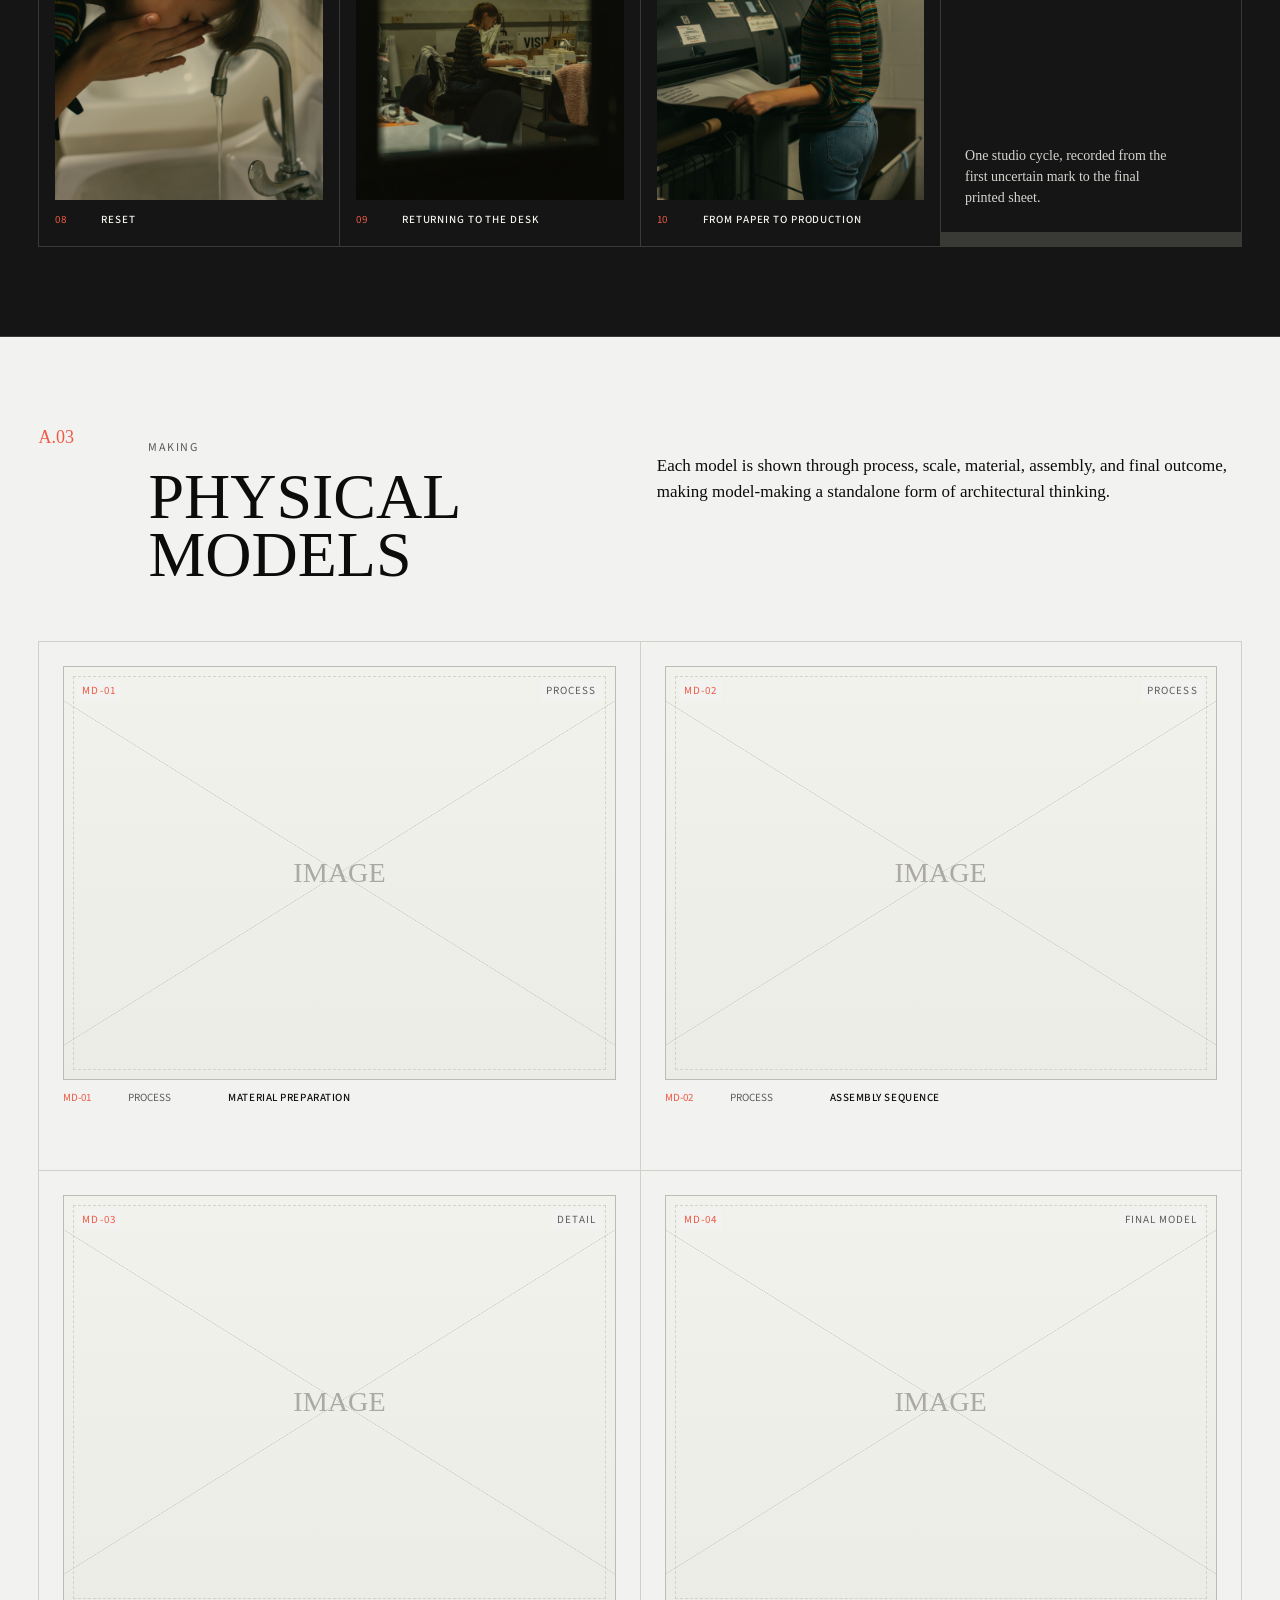
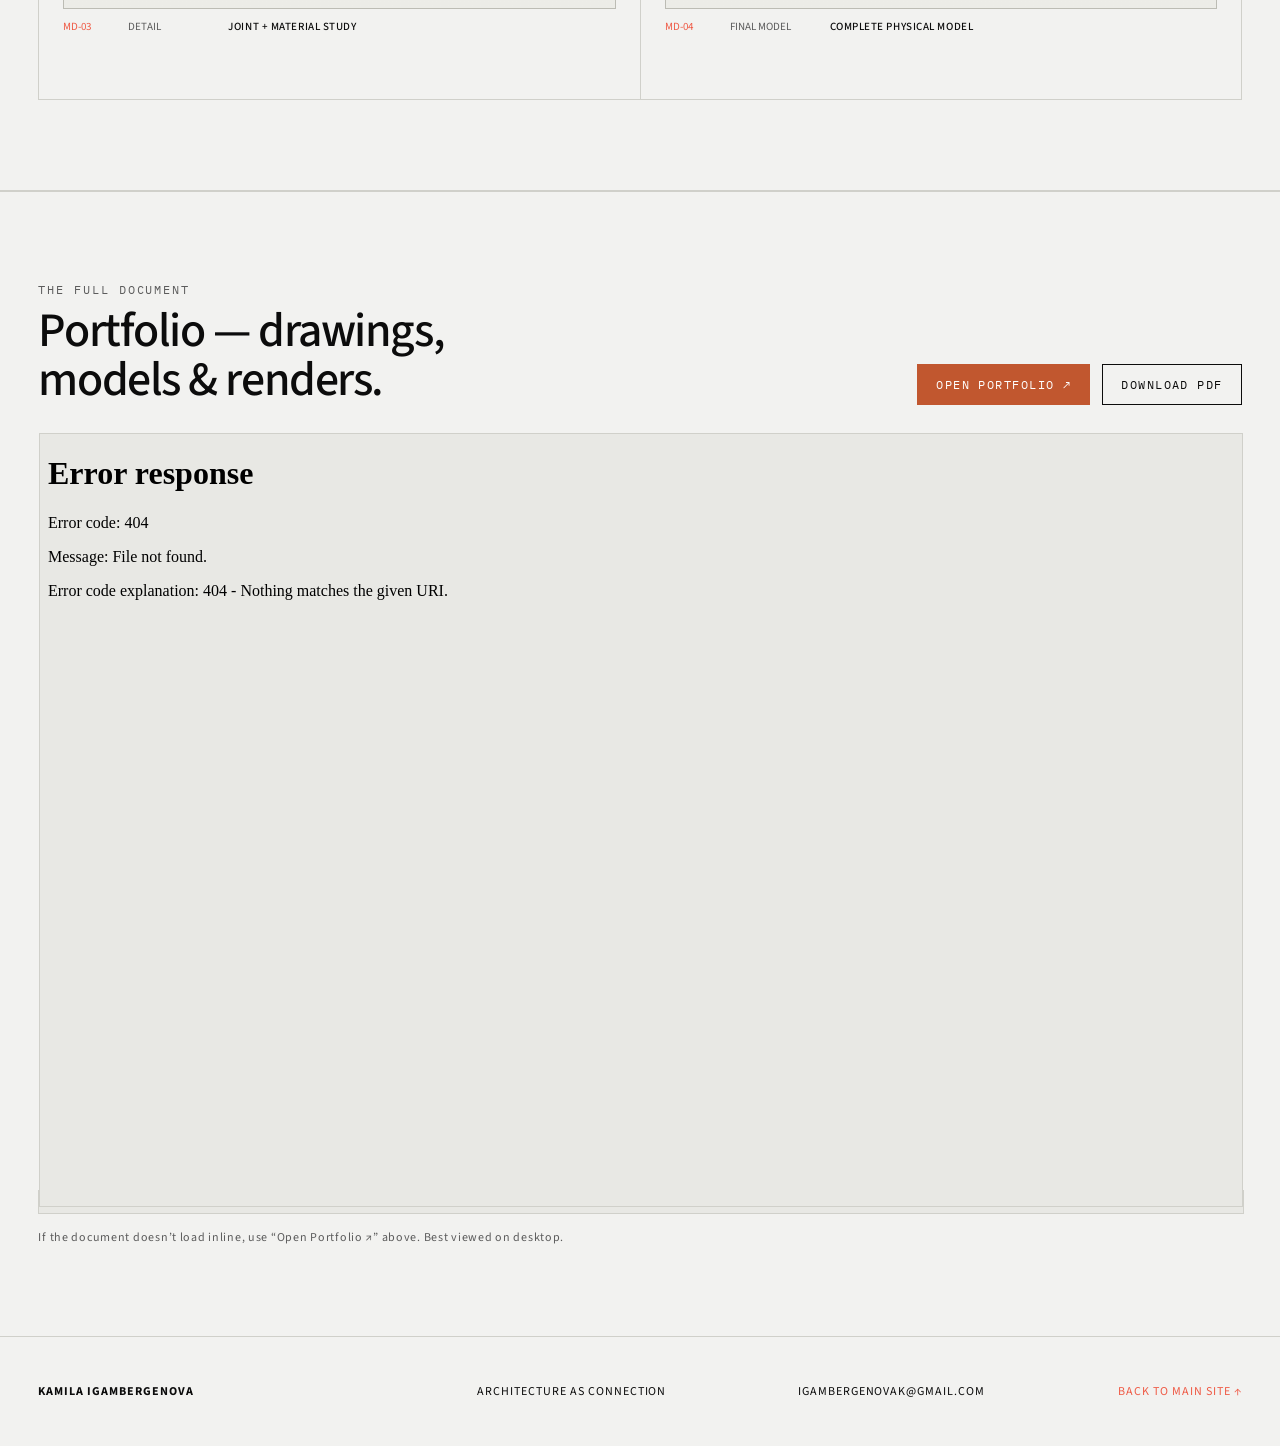
==== commit 8faf6ade: "pictures added to cove" ====
--- a/work.html
+++ b/work.html
@@ -11,7 +11,7 @@
   <link rel="preconnect" href="https://fonts.googleapis.com" />
   <link rel="preconnect" href="https://fonts.gstatic.com" crossorigin />
   <link href="https://fonts.googleapis.com/css2?family=IBM+Plex+Mono:wght@400;500;600;700&family=Source+Sans+3:ital,wght@0,300..700;1,300..700&display=swap" rel="stylesheet" />
-  <link rel="stylesheet" href="css/selected-works-page.css?v=20260729g" />
+  <link rel="stylesheet" href="css/selected-works-page.css?v=20260804c" />
   <link rel="icon" href="data:image/svg+xml,%3Csvg xmlns='http://www.w3.org/2000/svg' viewBox='0 0 100 100'%3E%3Crect width='100' height='100' fill='%23f1ece1'/%3E%3Cpath d='M20 70 Q50 10 80 70' stroke='%23c1572f' stroke-width='6' fill='none' stroke-linecap='round'/%3E%3C/svg%3E" />
 </head>
 <body data-page="work">
@@ -20,6 +20,6 @@
   <main id="app"></main>
   <noscript>This portfolio requires JavaScript to display its project galleries.</noscript>
 
-  <script src="js/selected-works-page.js?v=20260729b"></script>
+  <script src="js/selected-works-page.js?v=20260804a"></script>
 </body>
 </html>
--- a/css/selected-works-page.css
+++ b/css/selected-works-page.css
@@ -335,6 +335,51 @@
   min-width: 0;
   margin: 0;
 }
+.media-photo {
+  position: relative;
+  width: 100%;
+  overflow: hidden;
+  border: 1px solid #bcbcb4;
+  background: var(--soft);
+}
+.media-photo img,
+.media-photo video {
+  display: block;
+  width: 100%;
+  height: 100%;
+  object-fit: cover;
+  background: #fff;
+}
+.media-photo.media-video,
+.media-photo.media-video video {
+  background: #0c0c0c;
+}
+.shape-hero .media-photo { aspect-ratio: 4 / 3; }
+.shape-landscape .media-photo { aspect-ratio: 3 / 2; }
+.shape-panorama .media-photo { aspect-ratio: 16 / 9; }
+.shape-portrait .media-photo { aspect-ratio: 3 / 4; }
+.shape-square .media-photo { aspect-ratio: 1 / 1; }
+.shape-drawing .media-photo {
+  aspect-ratio: 4 / 3;
+  background: #f6f6f2;
+}
+.shape-drawing .media-photo img { object-fit: contain; background: #f6f6f2; }
+.active-frame .media-photo {
+  width: 100%;
+  height: 100%;
+  max-height: min(62vh, 720px);
+  border: 0;
+  background: transparent;
+}
+.active-frame .media-photo img,
+.active-frame .media-photo video { object-fit: contain; }
+.film-card .media-photo {
+  width: 100%;
+  aspect-ratio: 3 / 2;
+  border: 0;
+  border-bottom: 1px solid var(--line);
+}
+.film-card.active .media-photo { outline: 1px solid var(--accent); outline-offset: -1px; }
 .placeholder {
   position: relative;
   width: 100%;
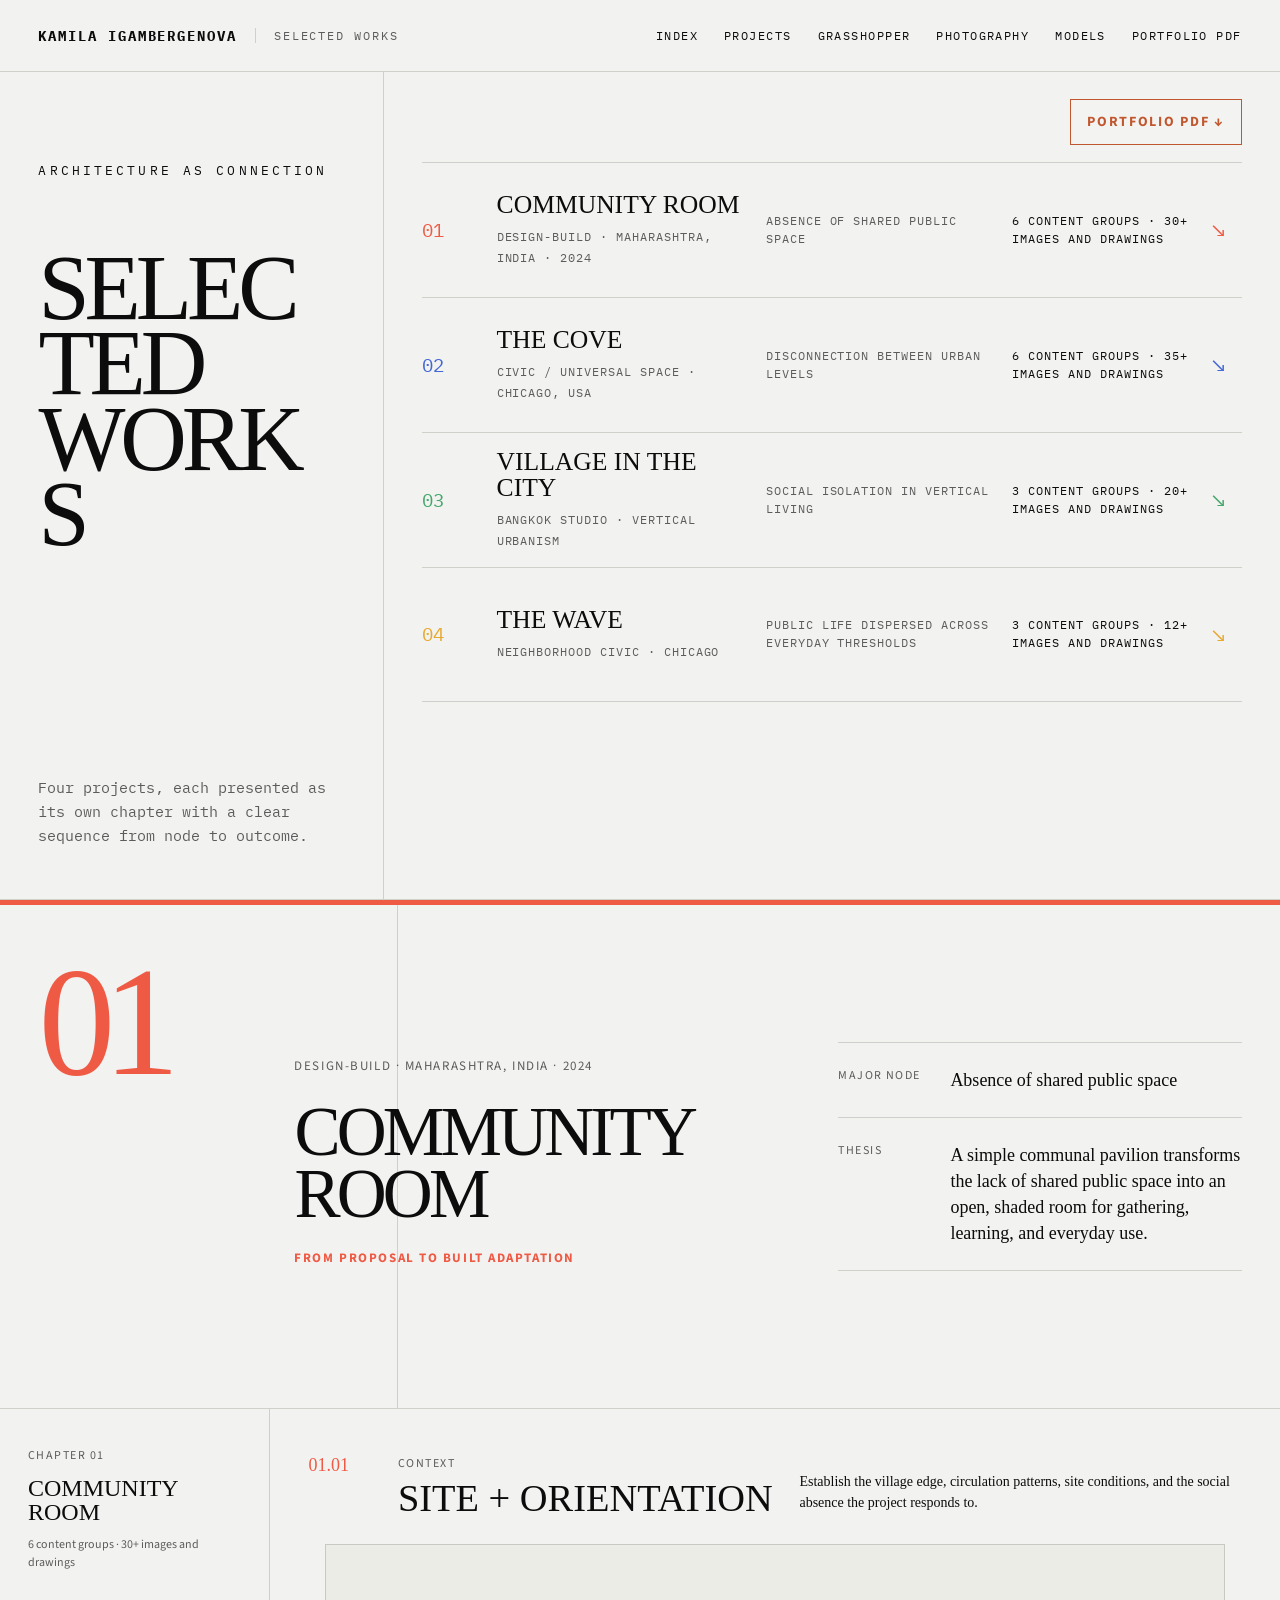
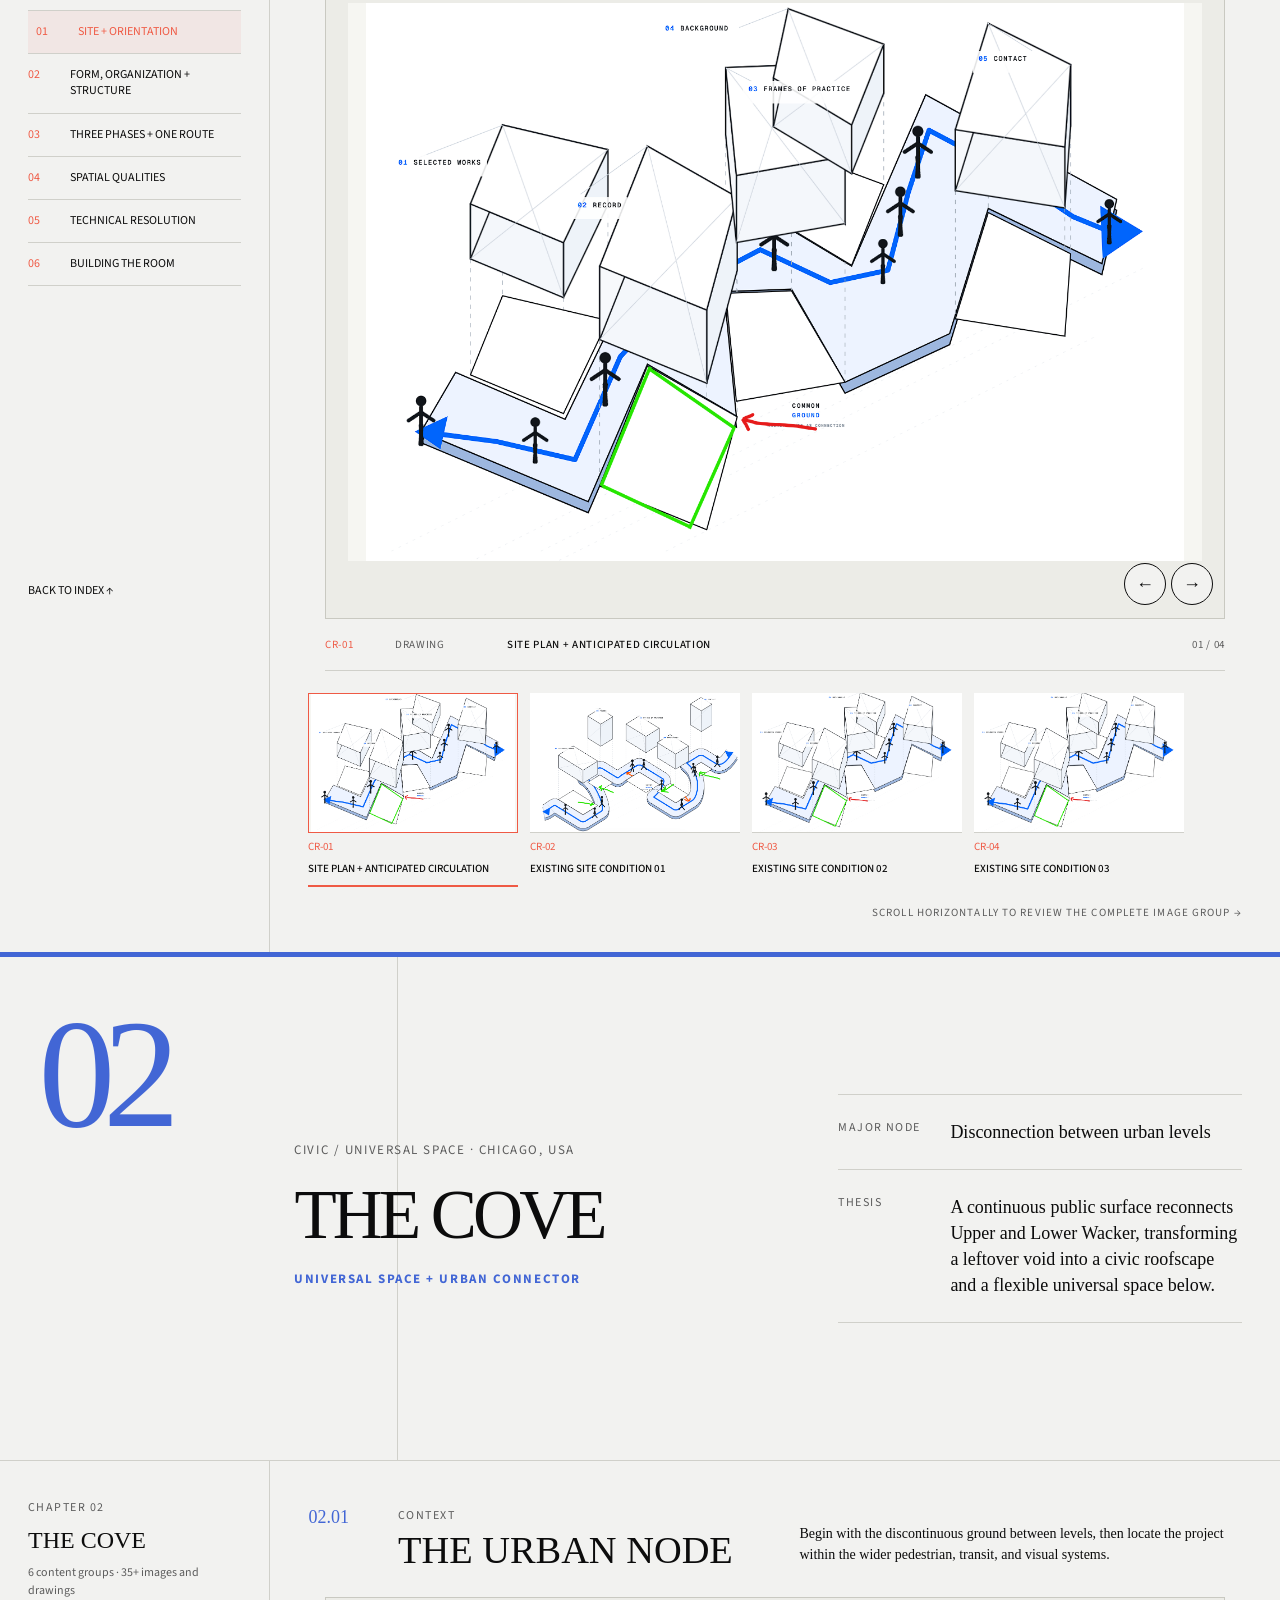
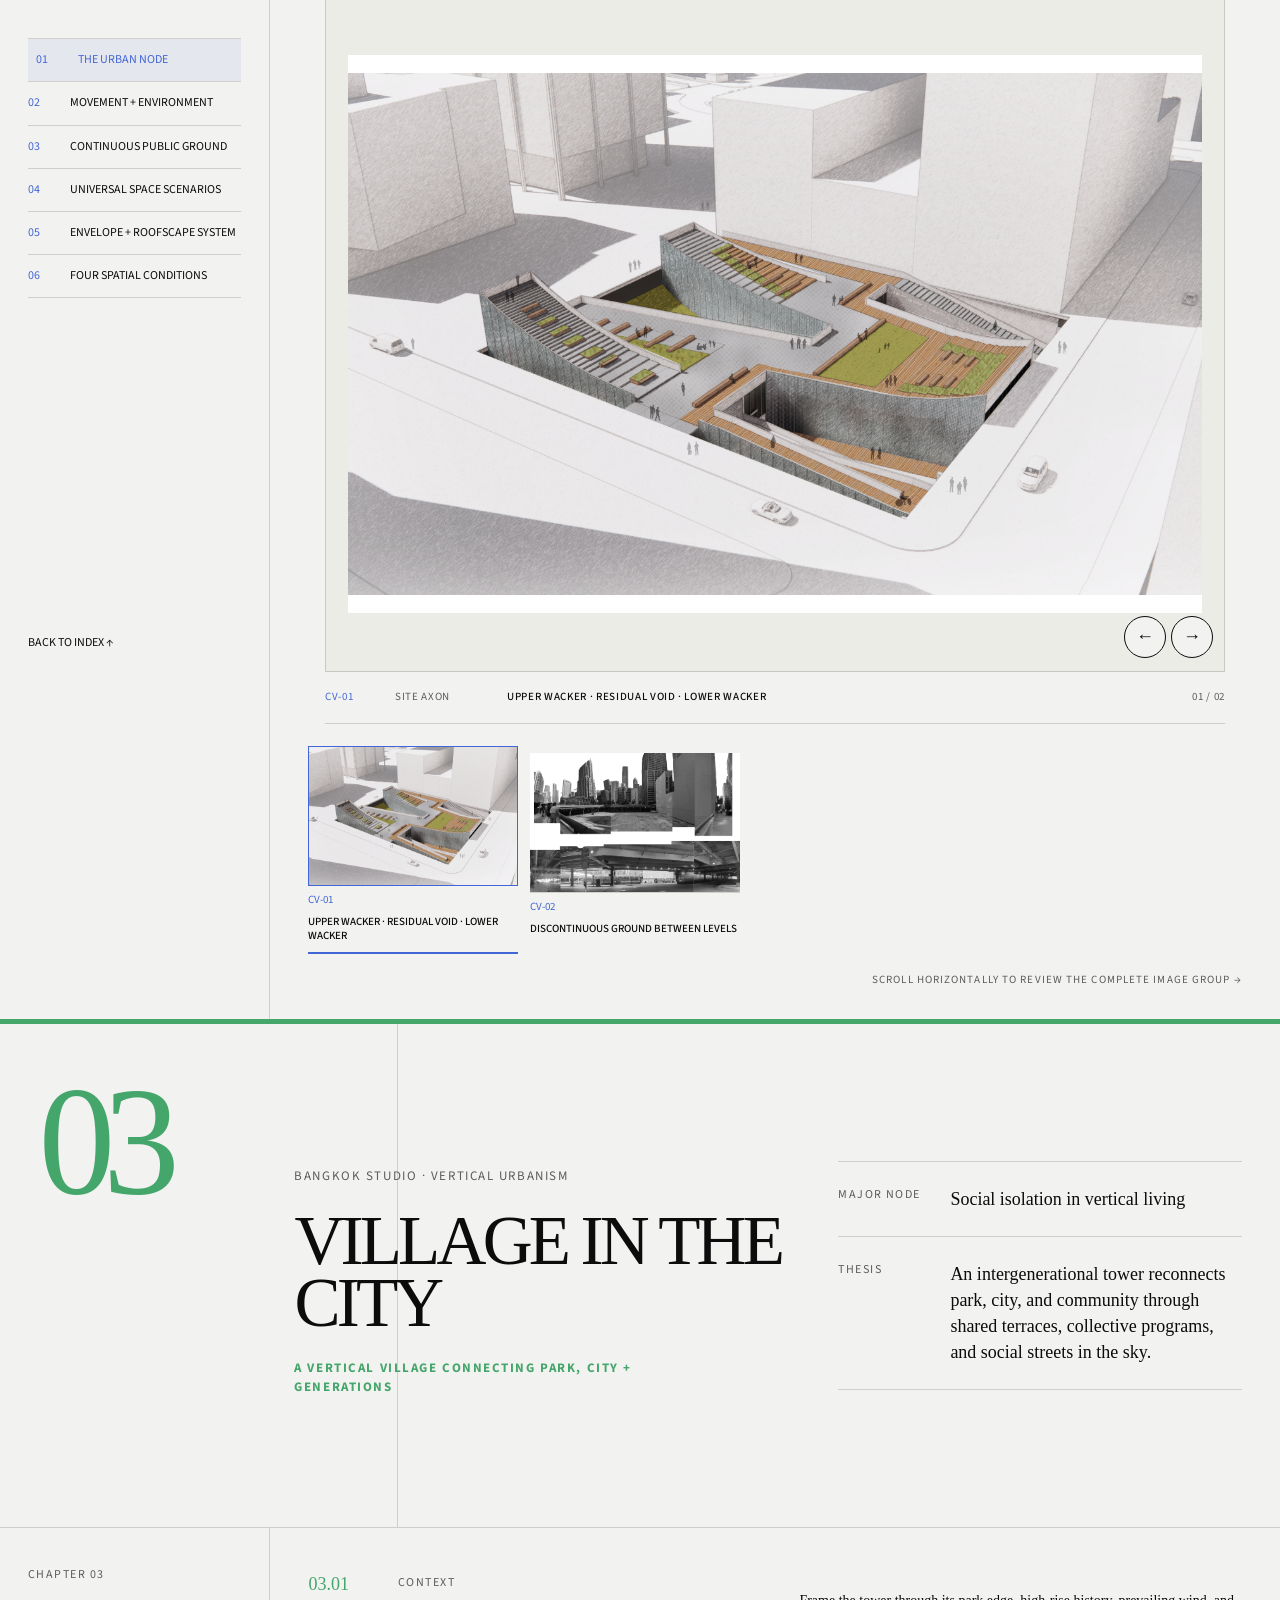
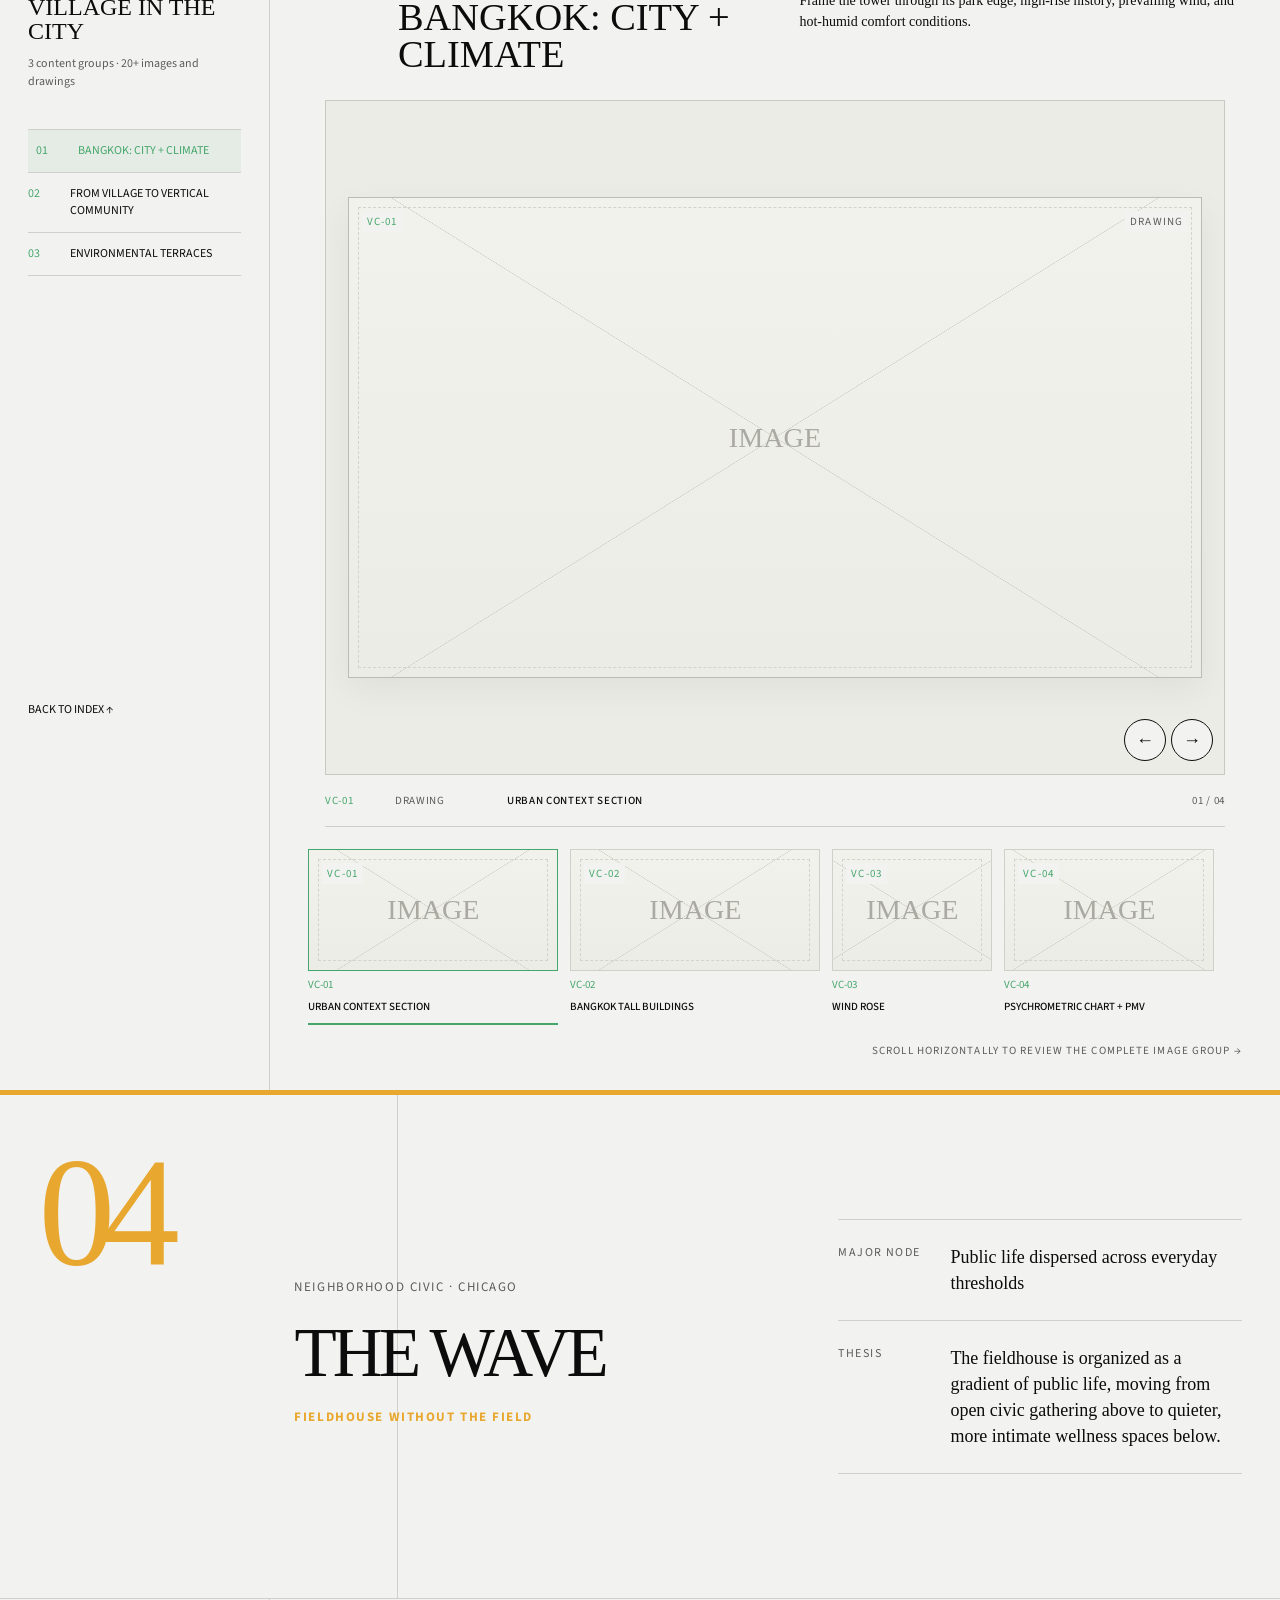
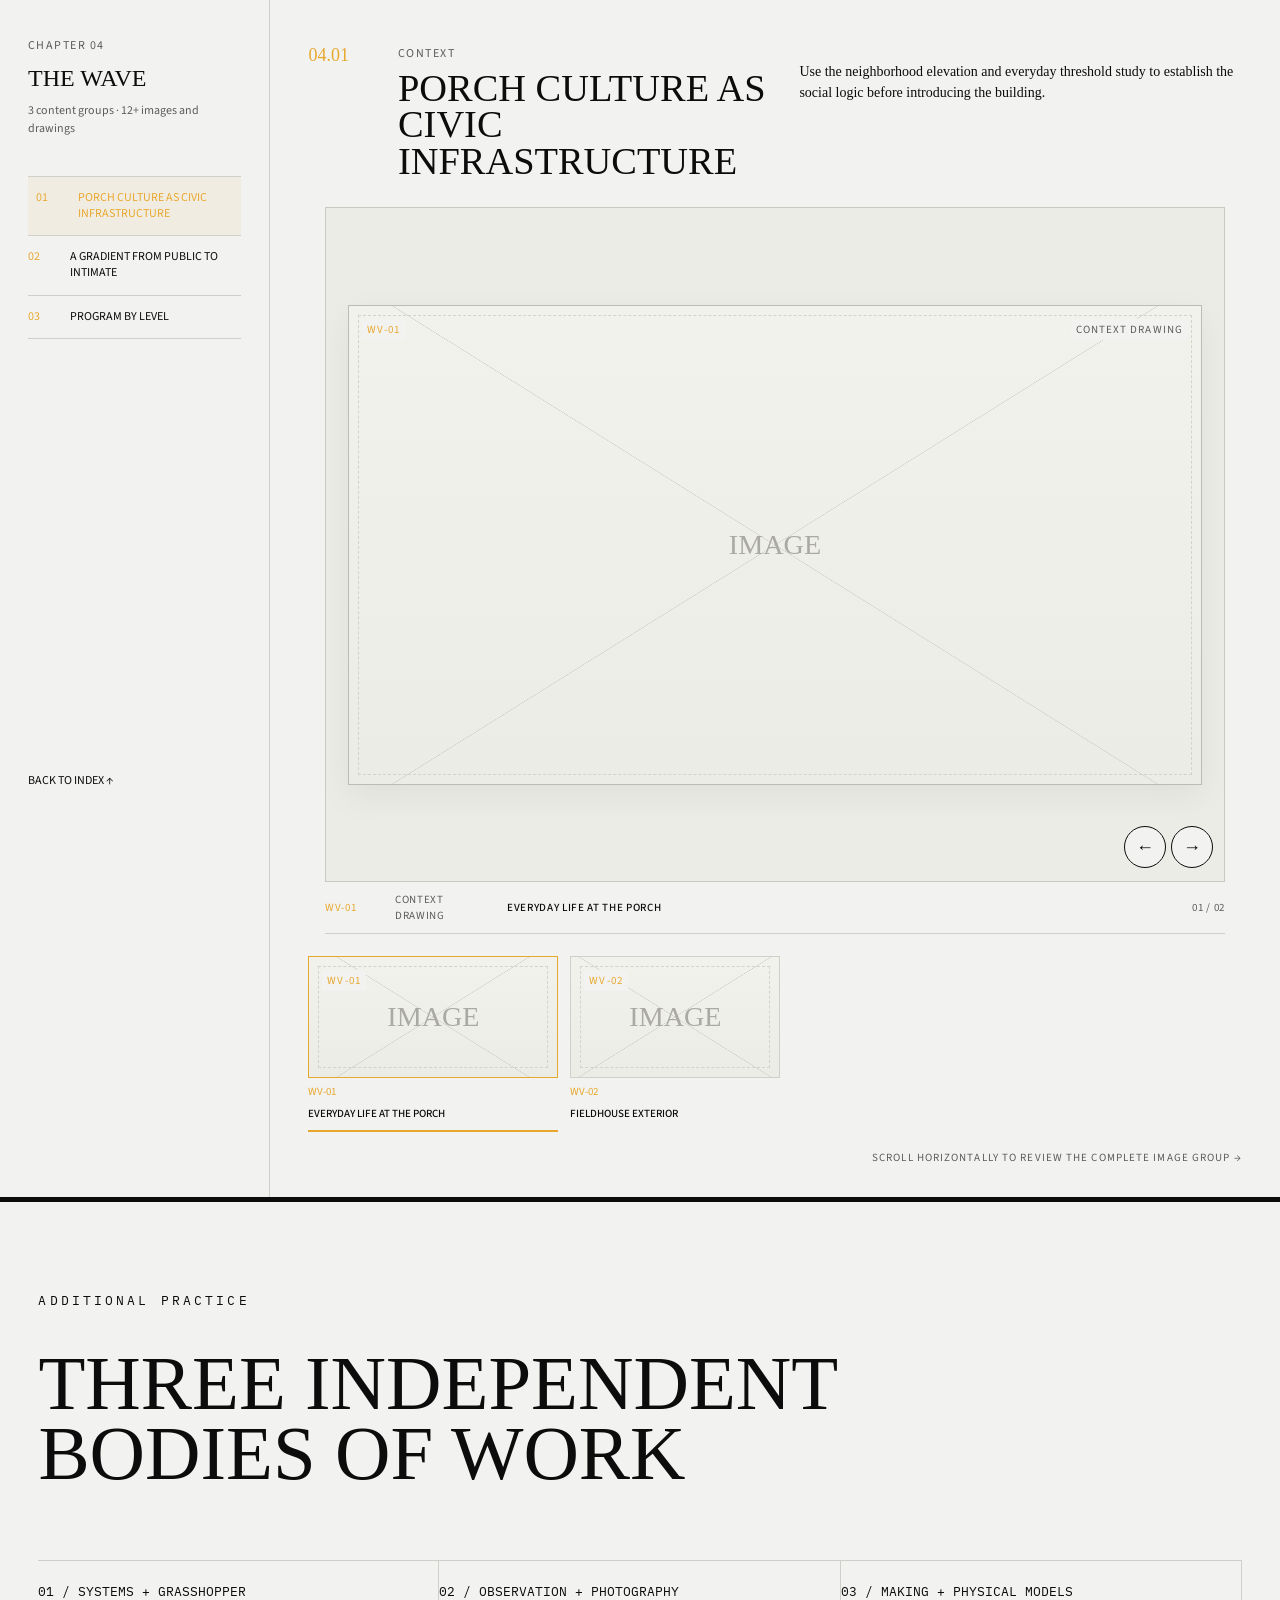
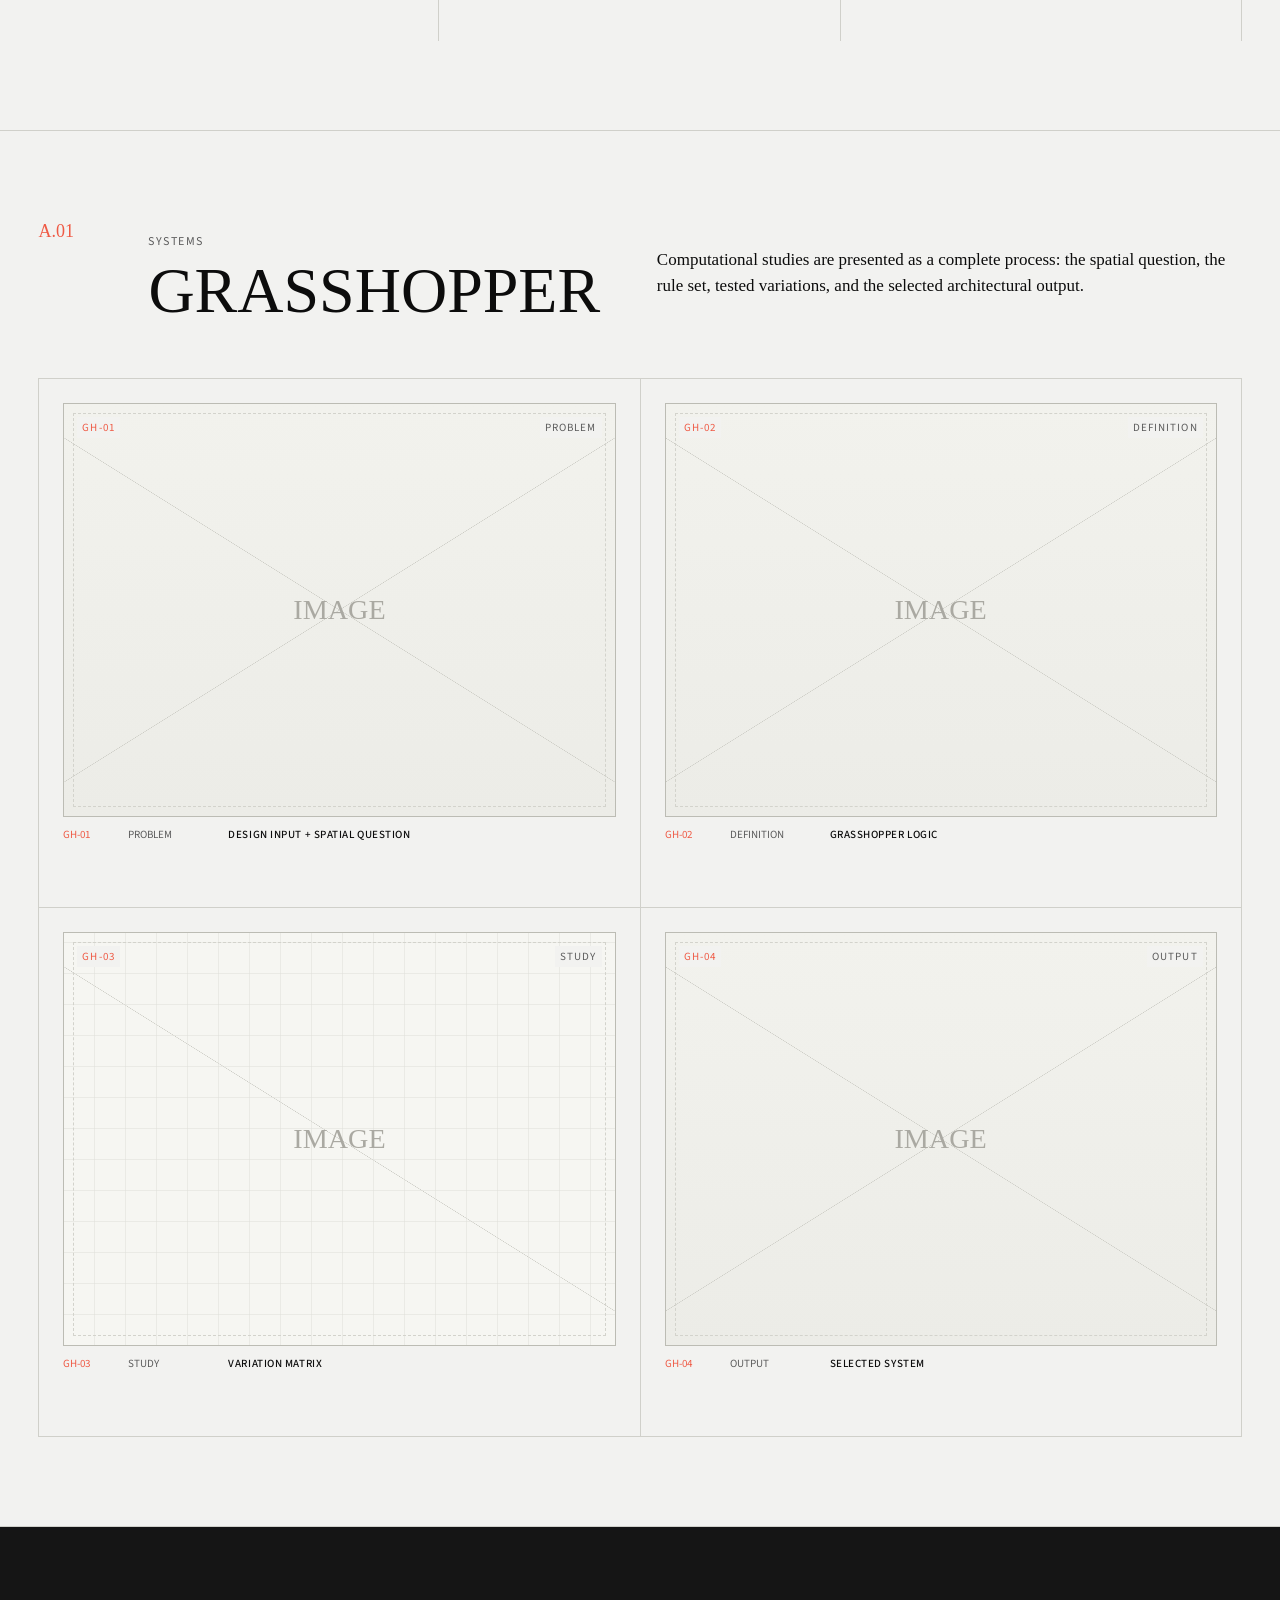
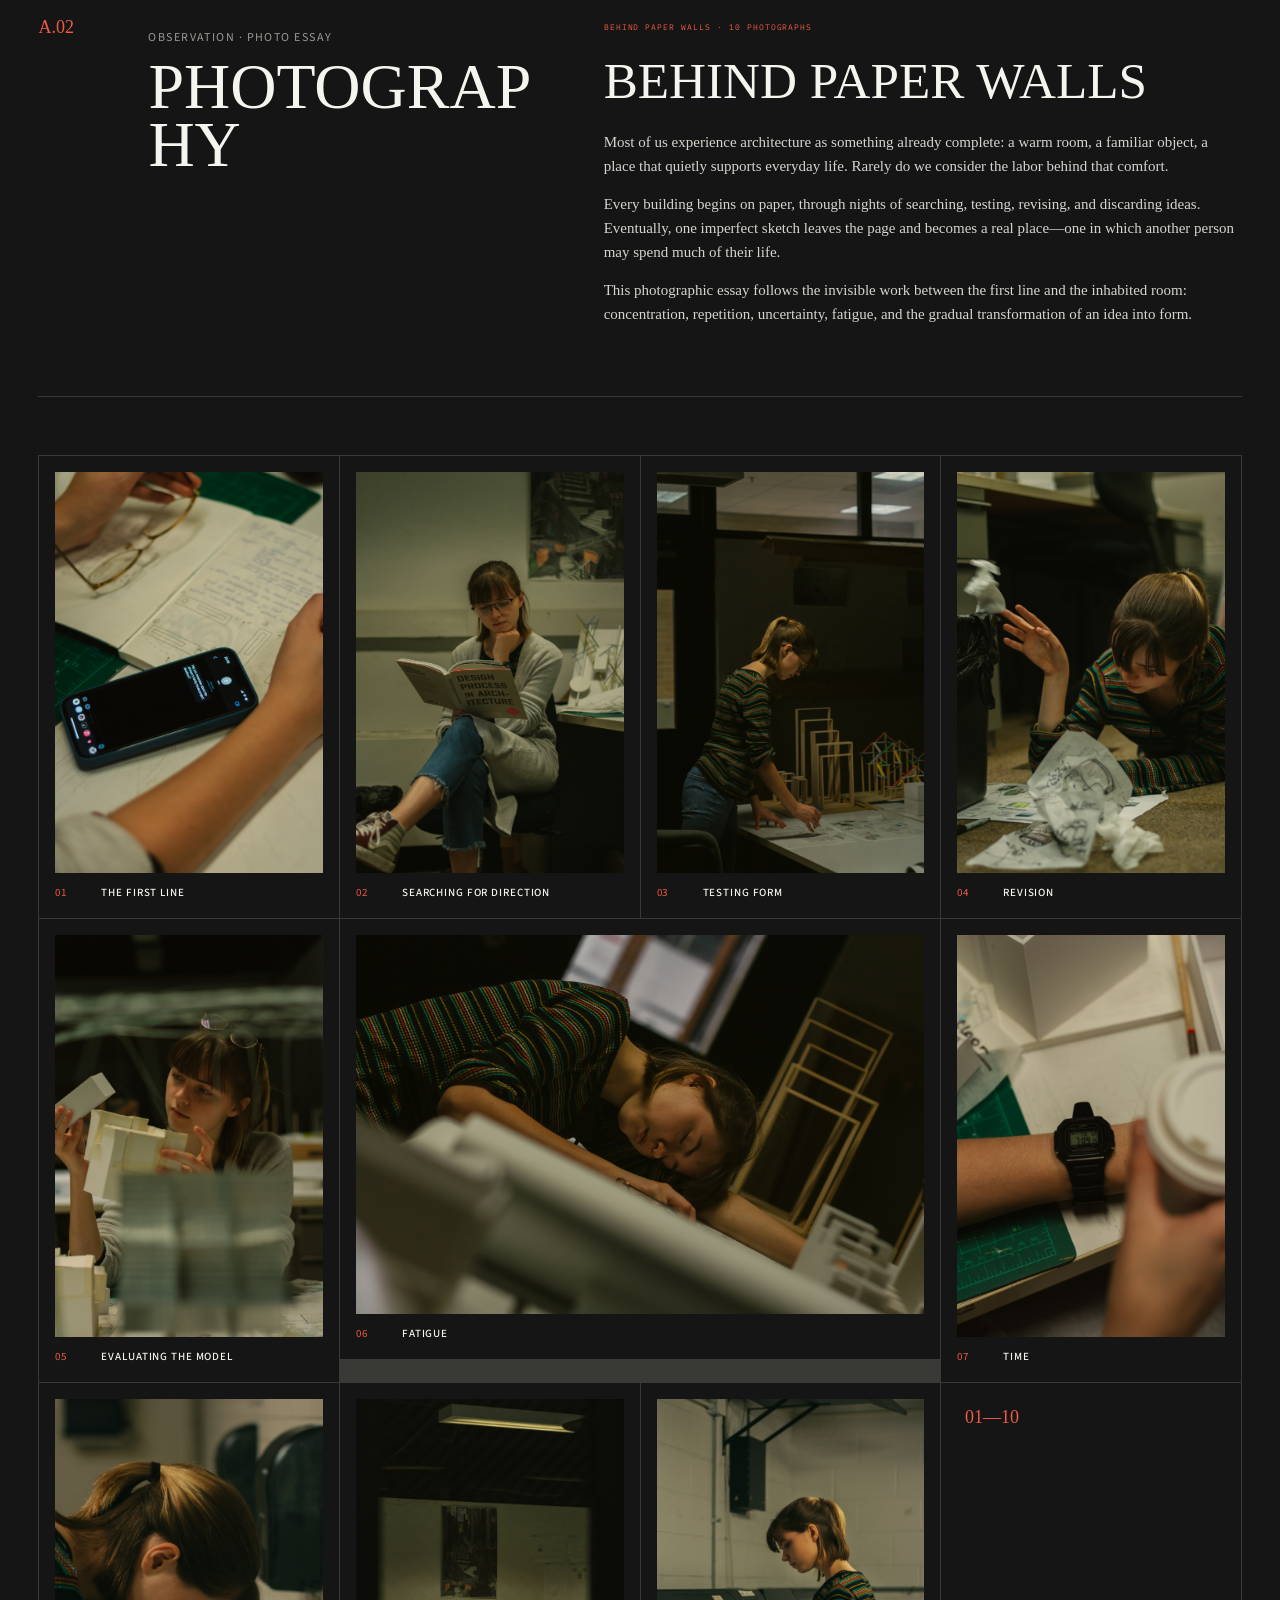
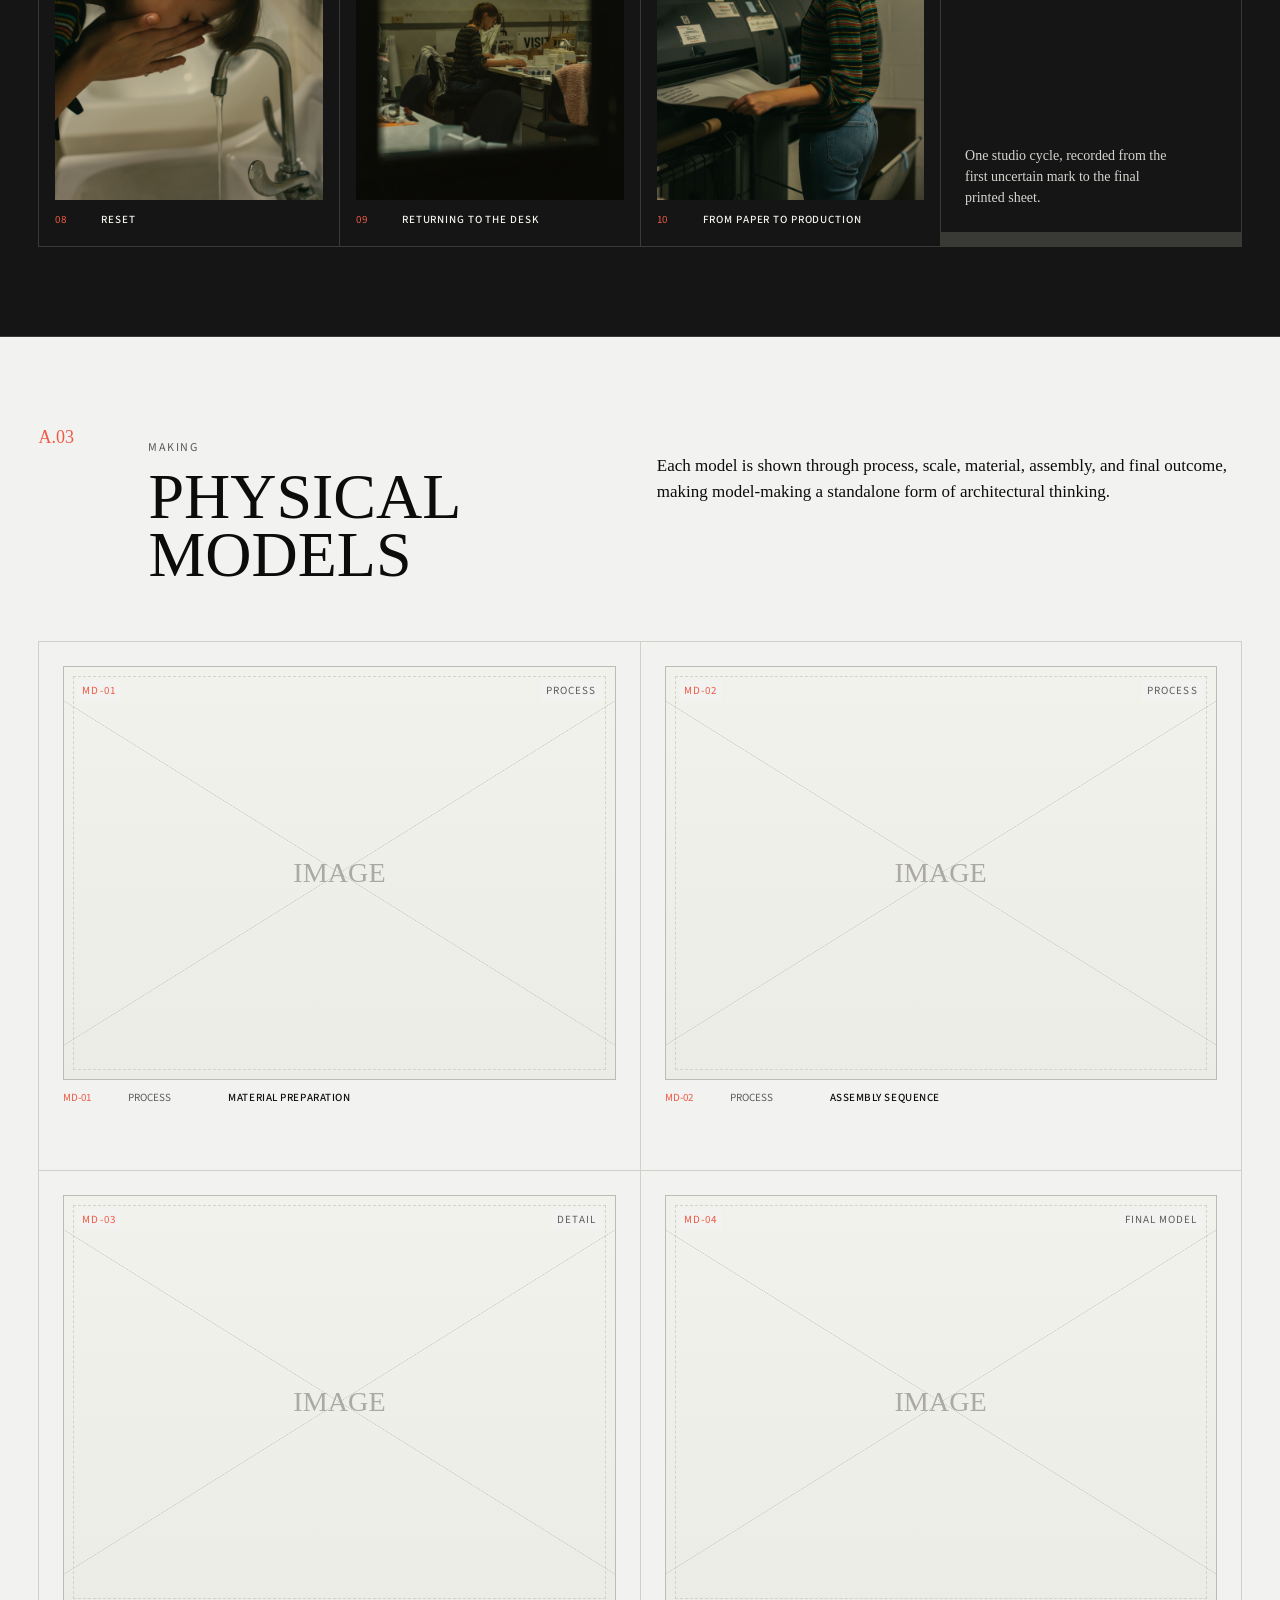
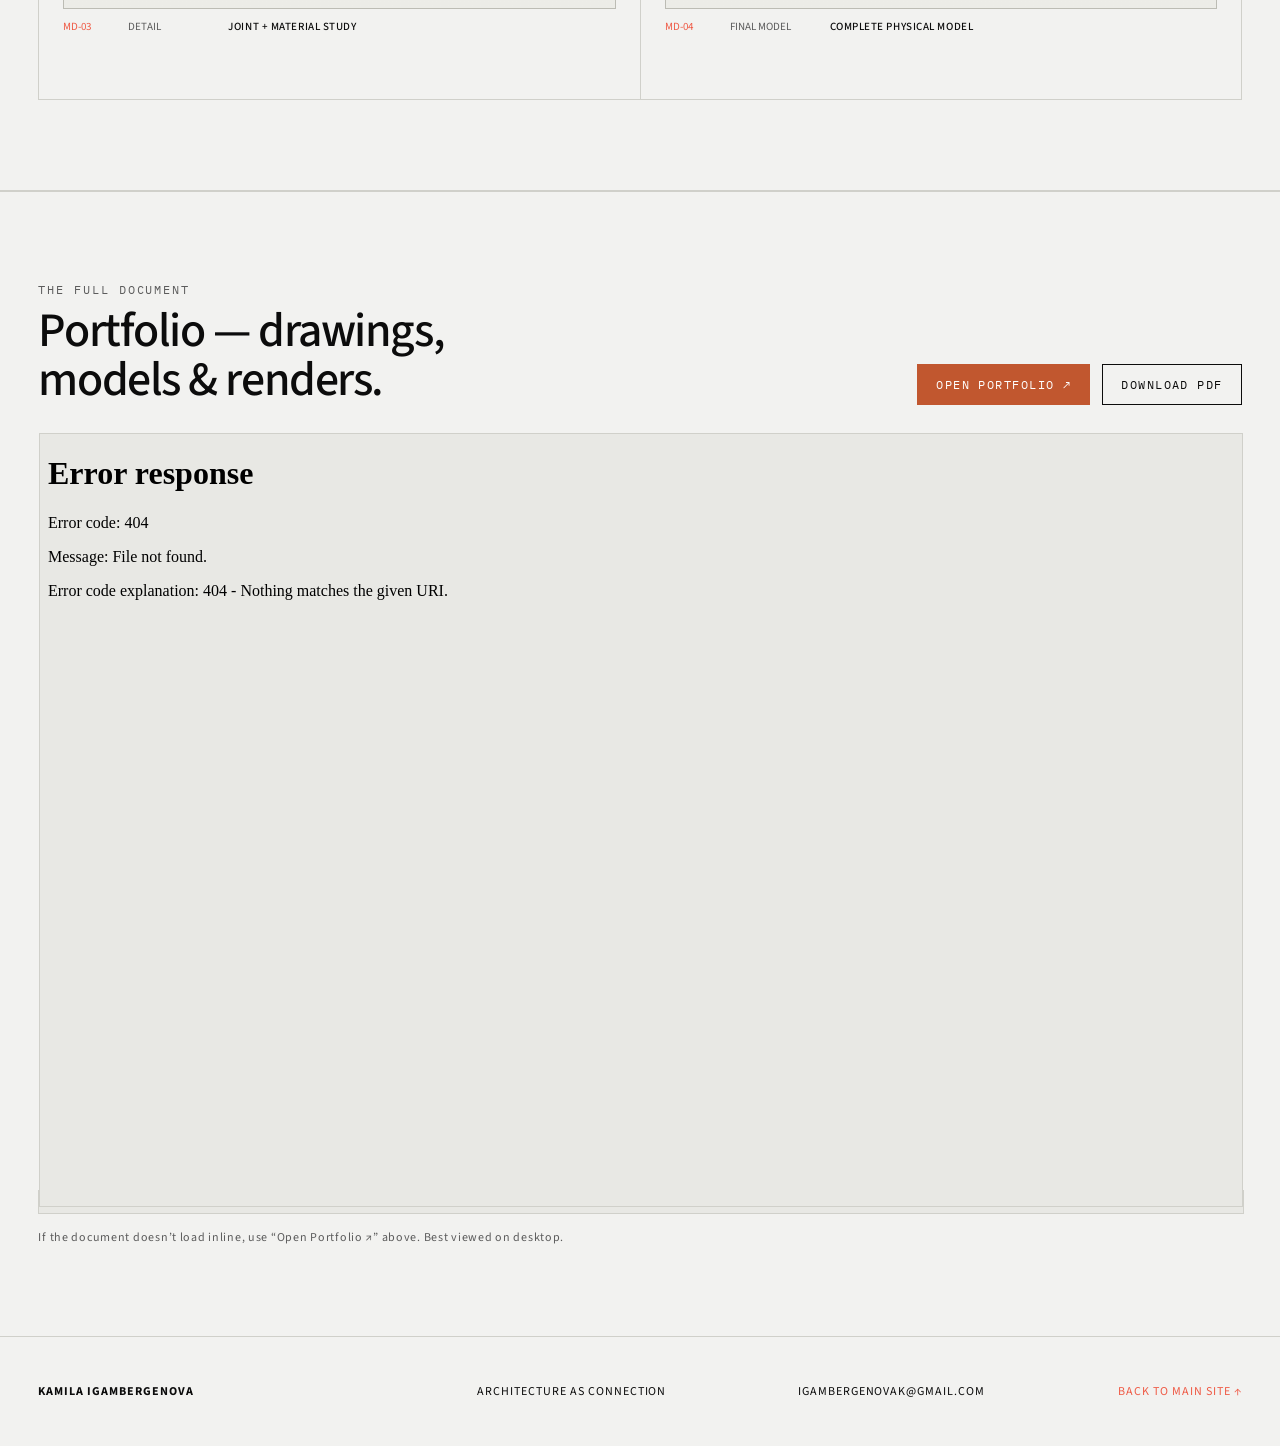
==== commit 5cff9e19: "Bust Selected Works JS cache for GitHub Pages images" ====
--- a/work.html
+++ b/work.html
@@ -20,6 +20,6 @@
   <main id="app"></main>
   <noscript>This portfolio requires JavaScript to display its project galleries.</noscript>
 
-  <script src="js/selected-works-page.js?v=20260804a"></script>
+  <script src="js/selected-works-page.js?v=20260805b"></script>
 </body>
 </html>
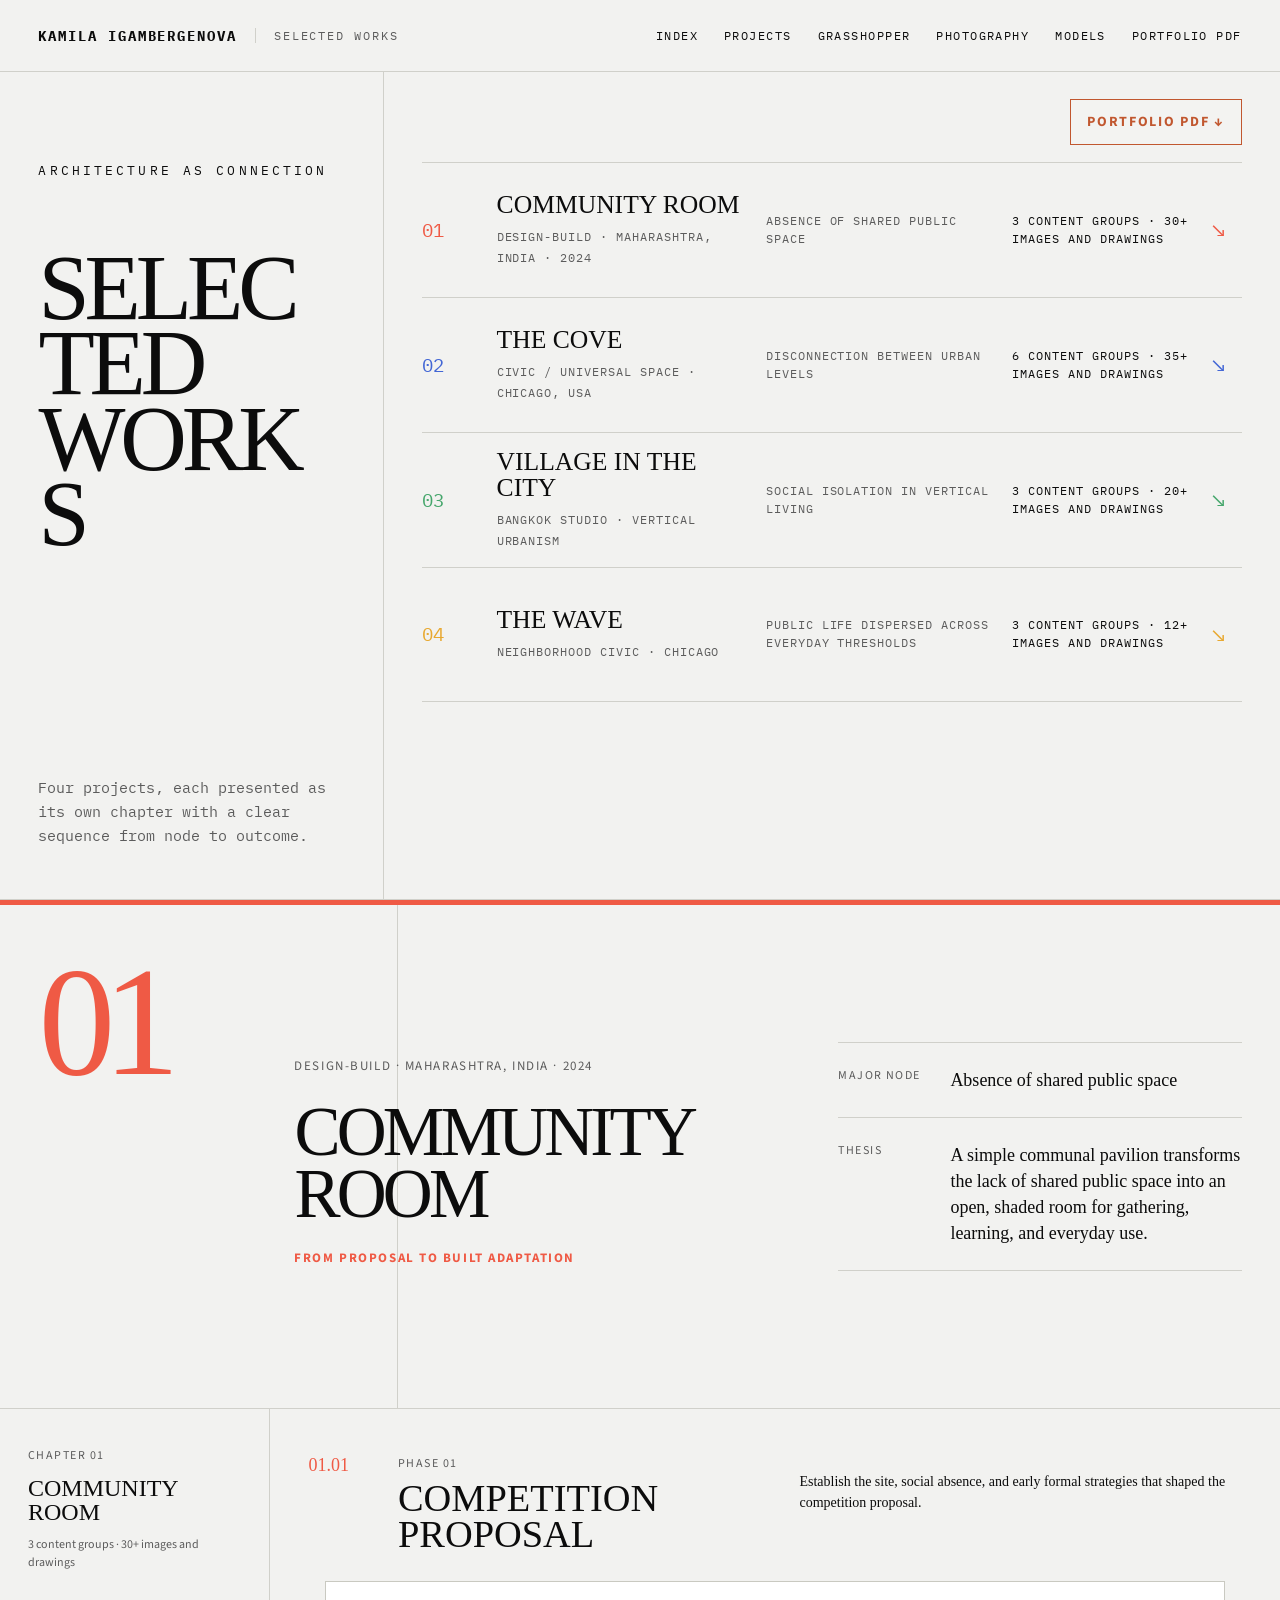
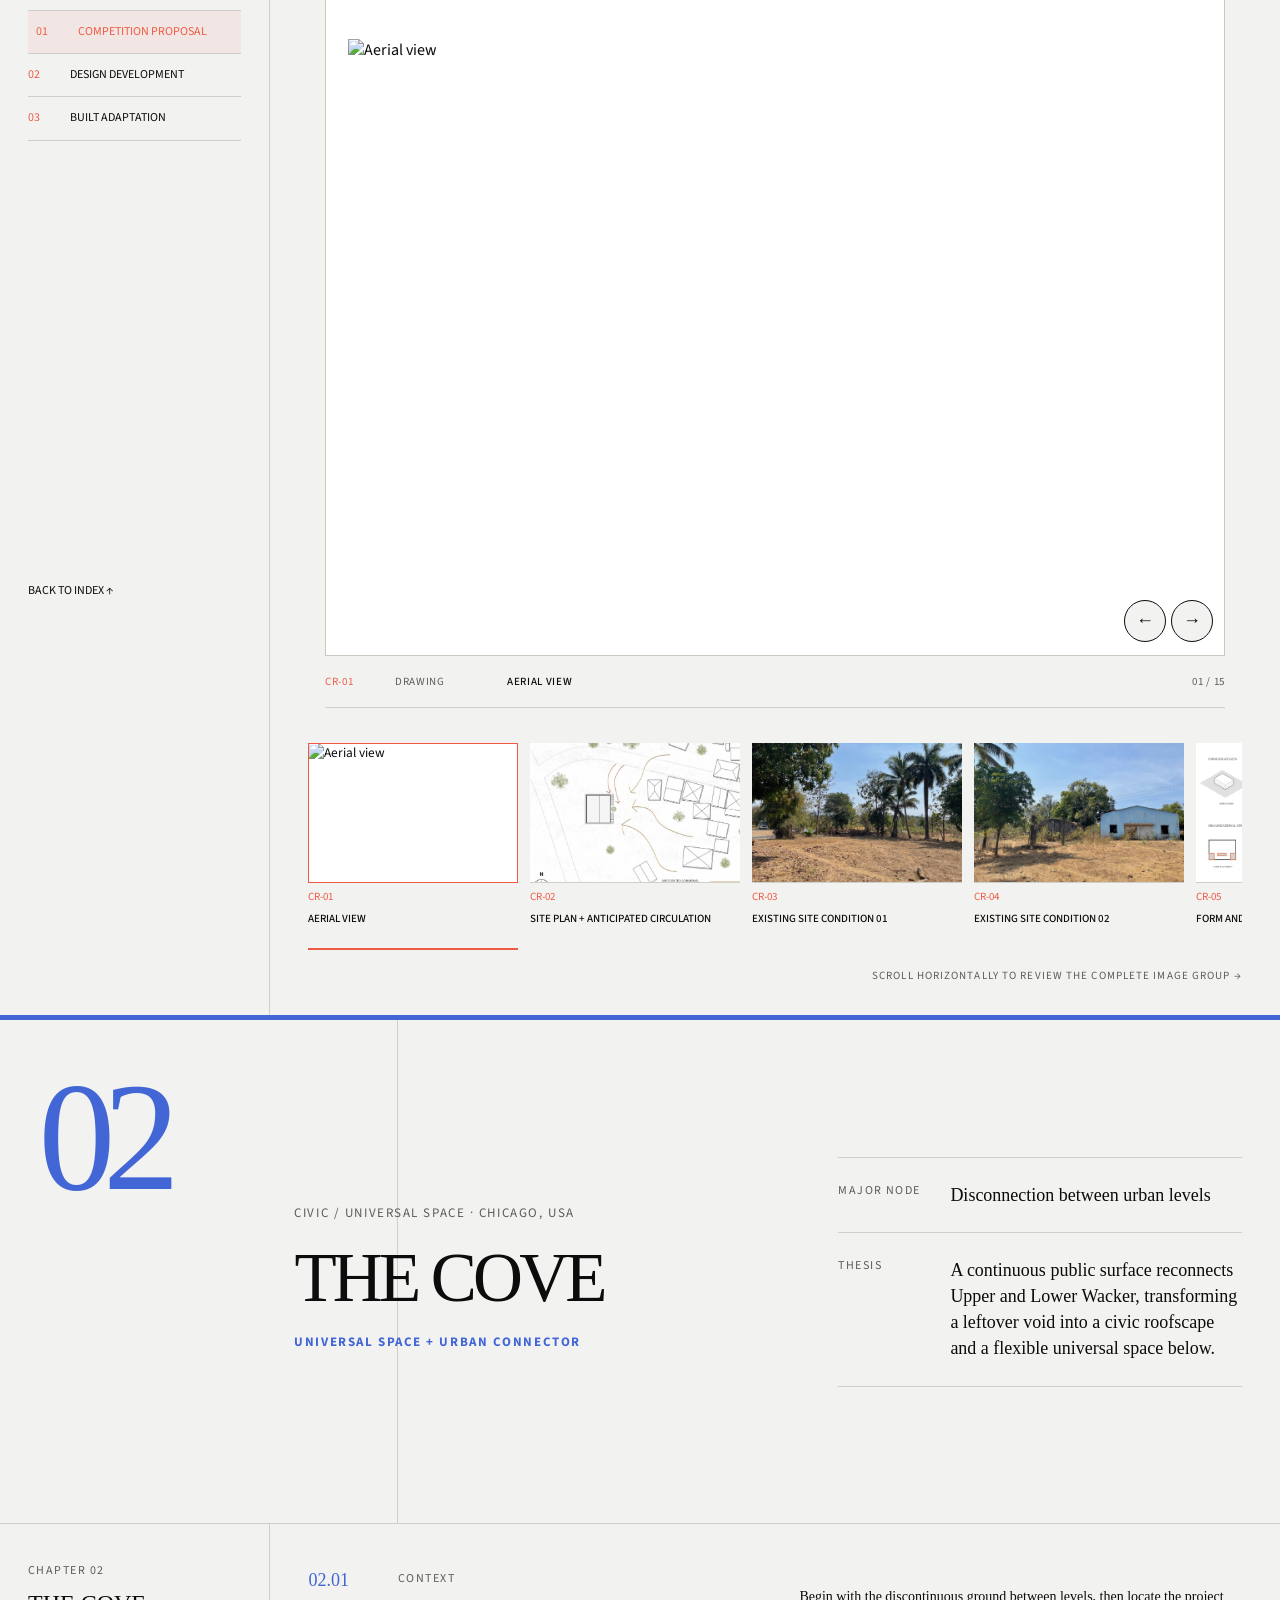
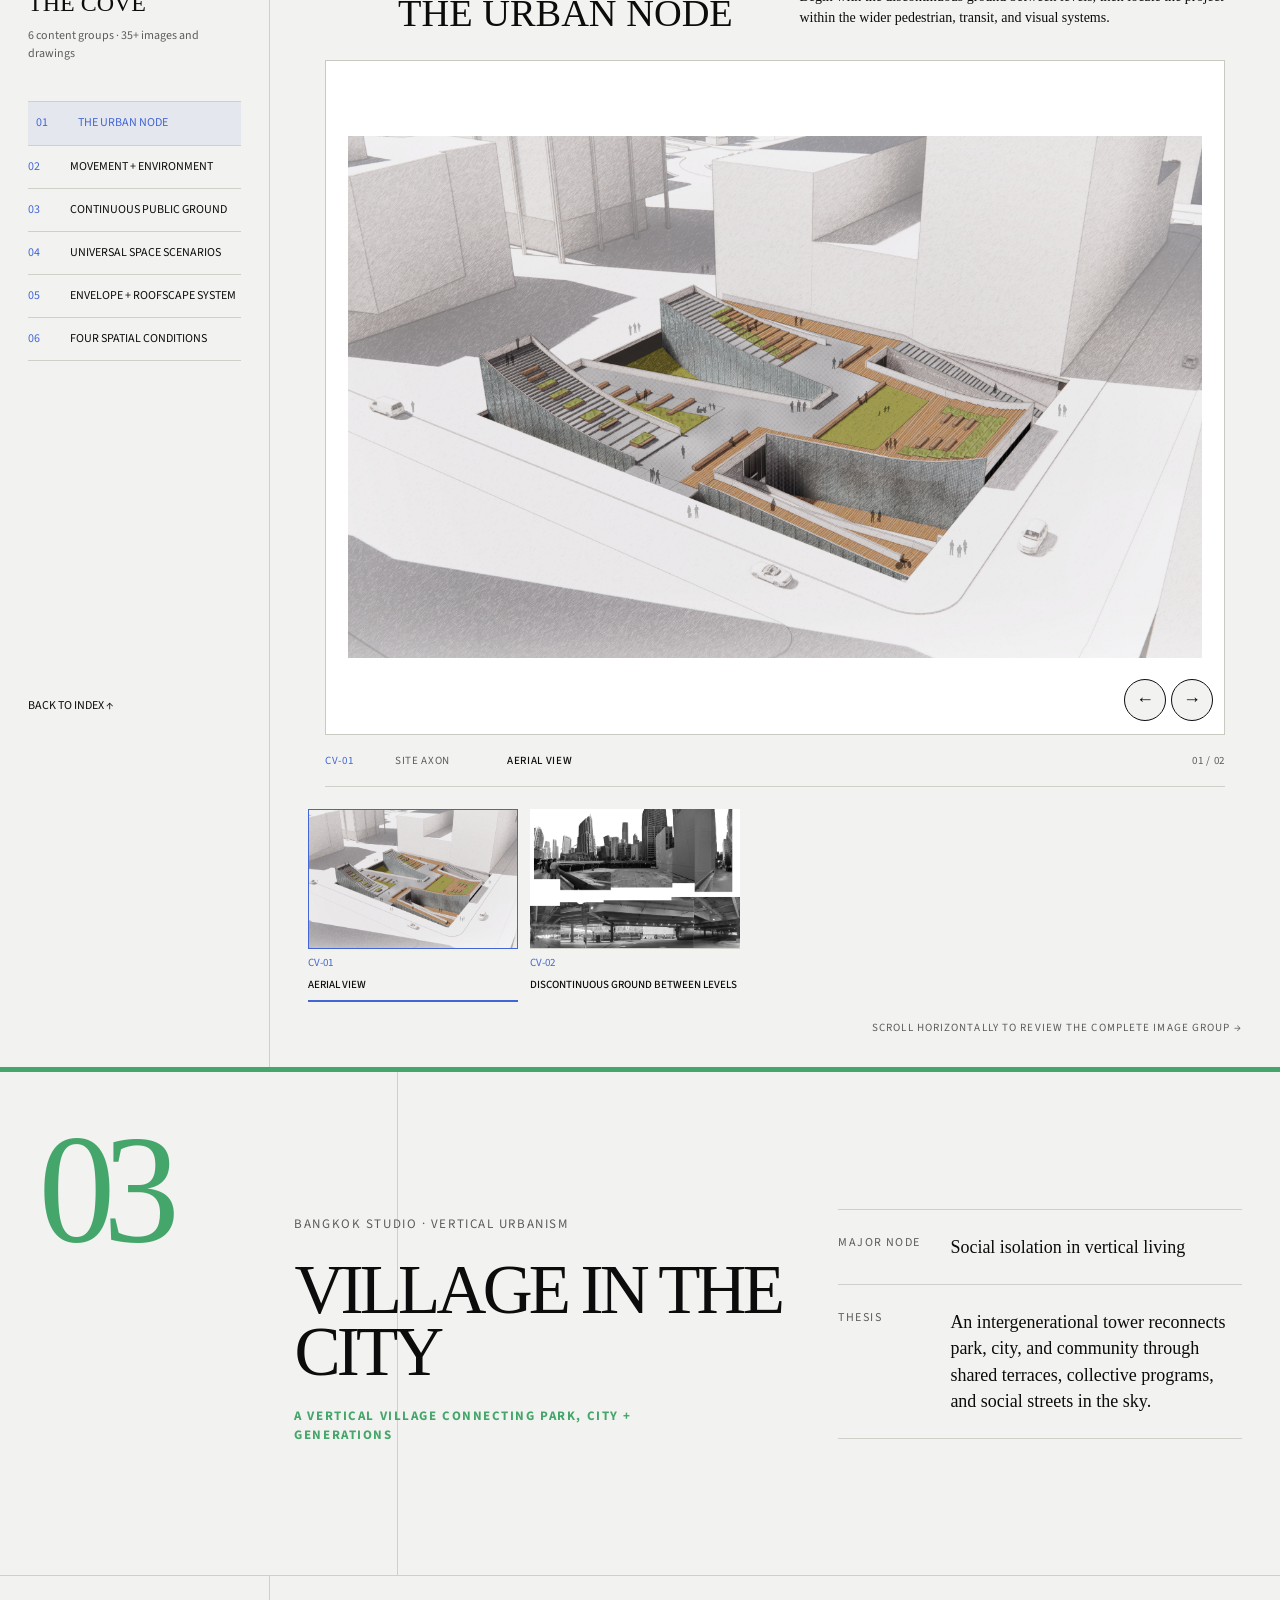
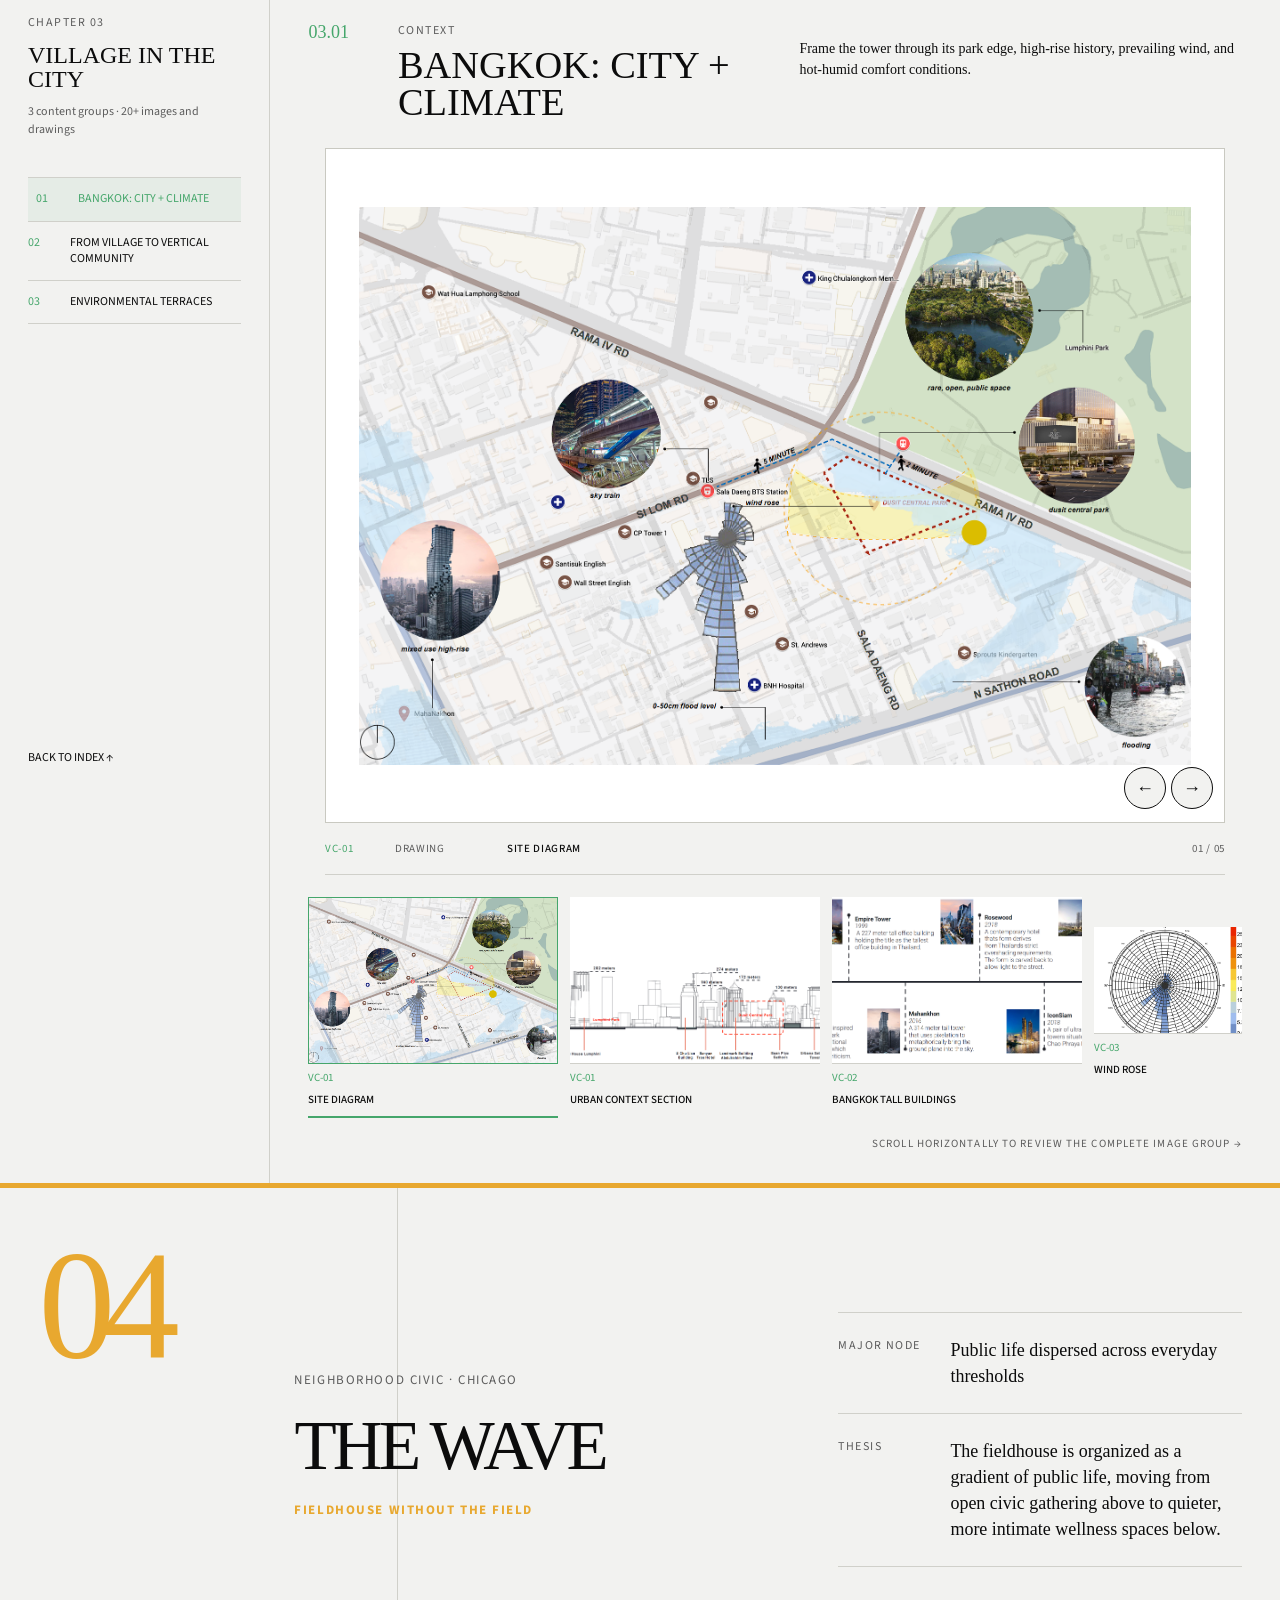
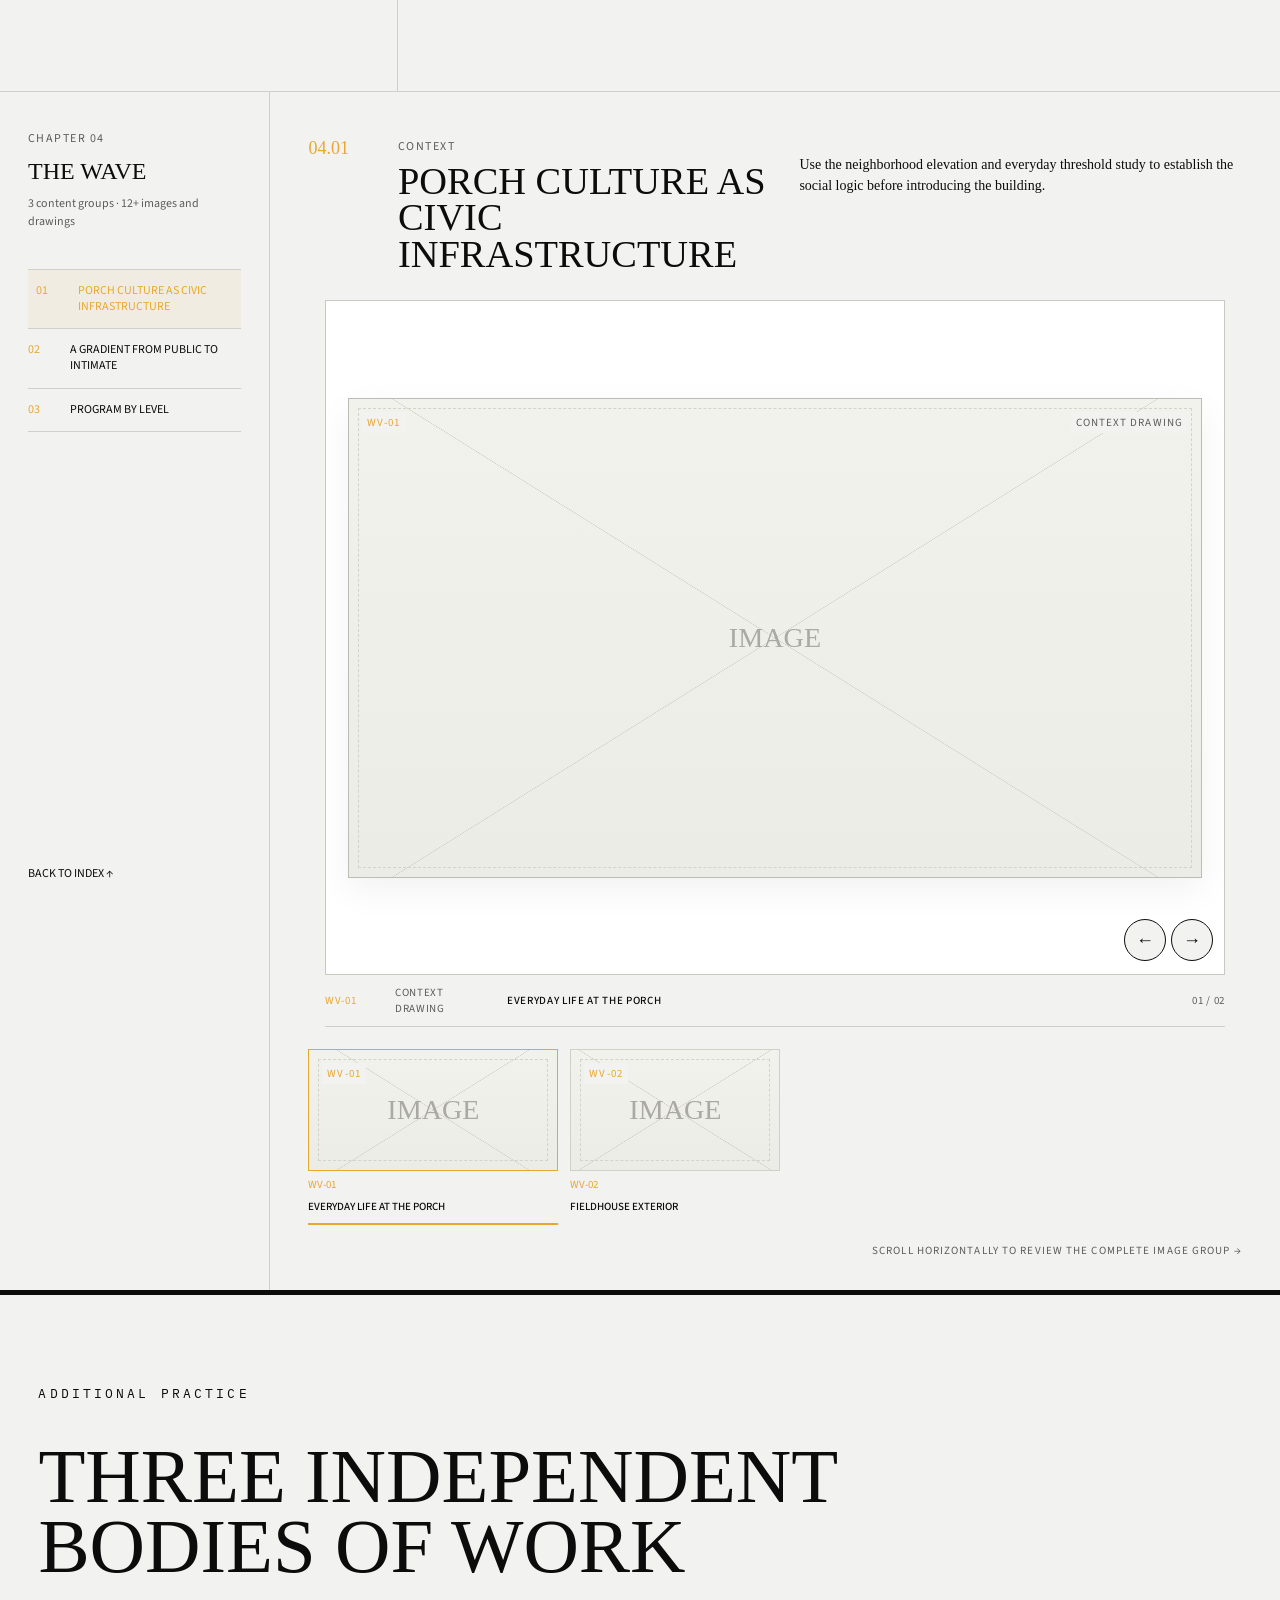
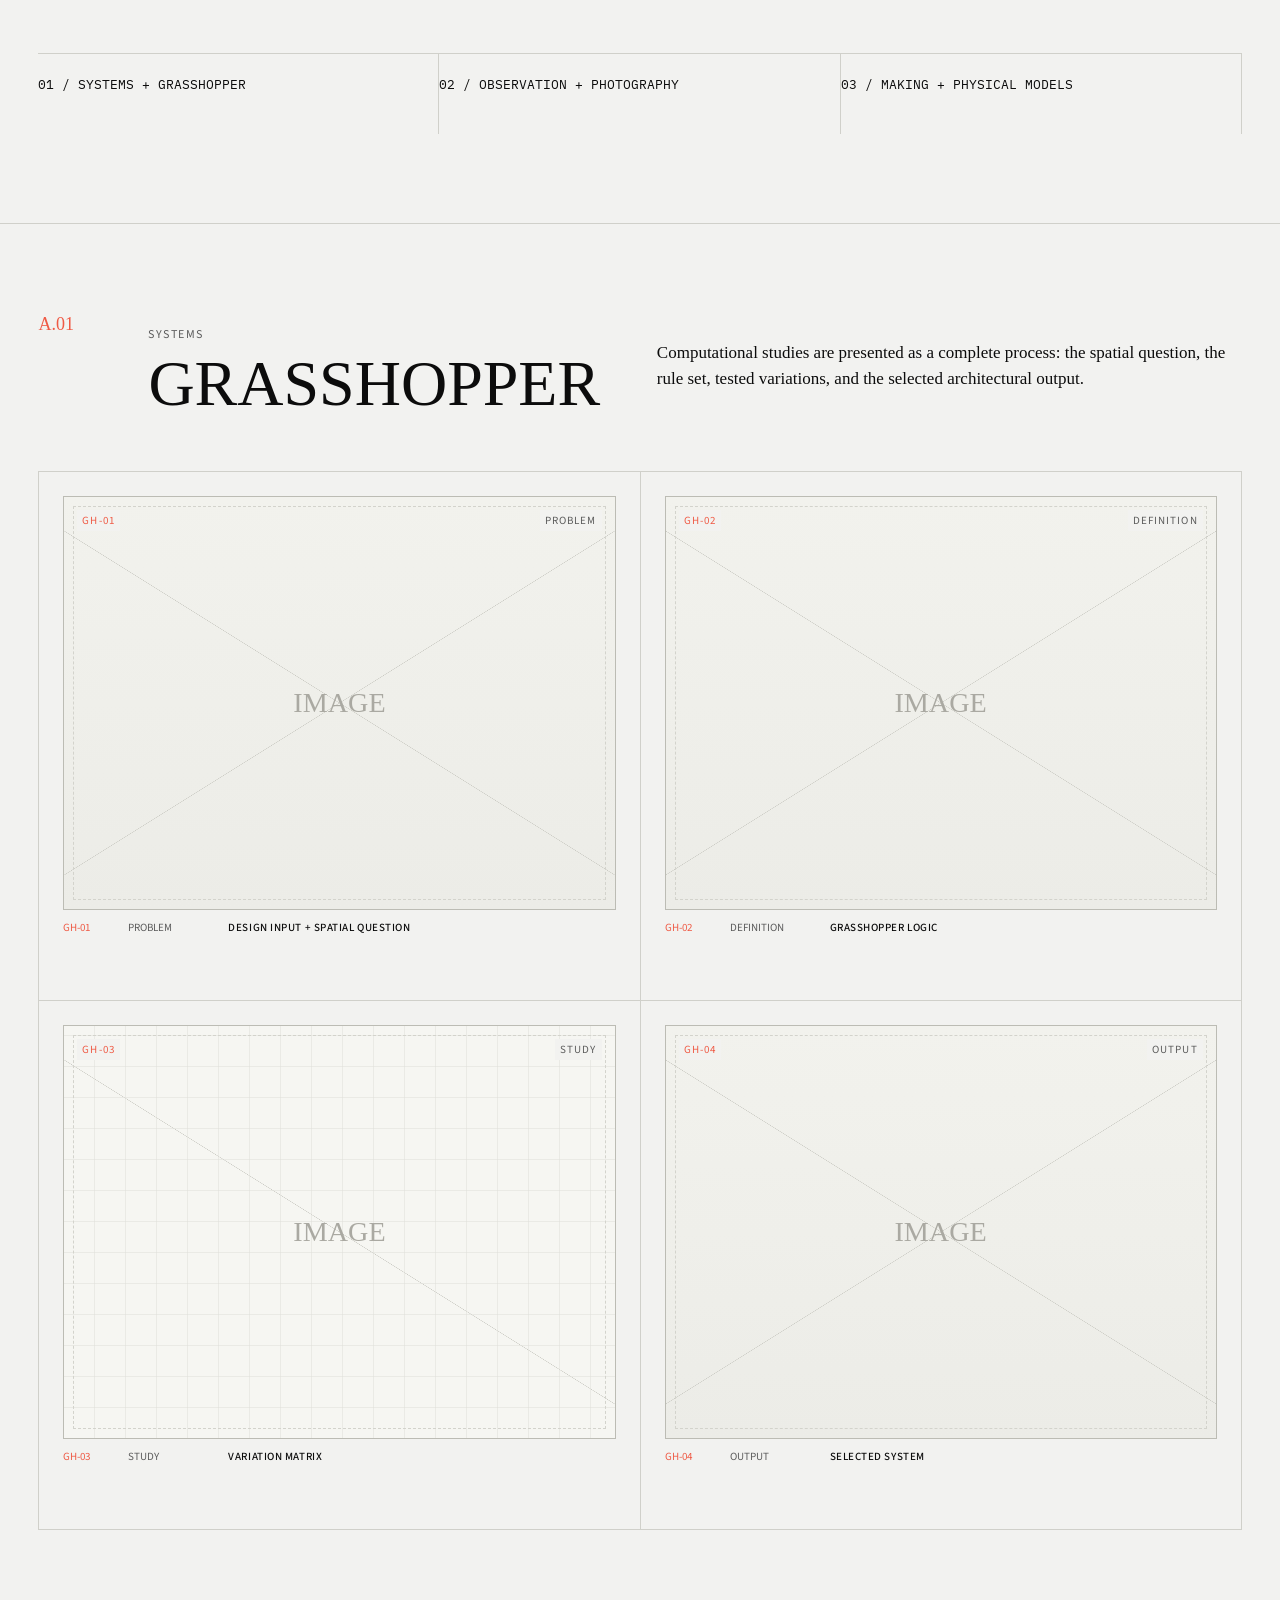
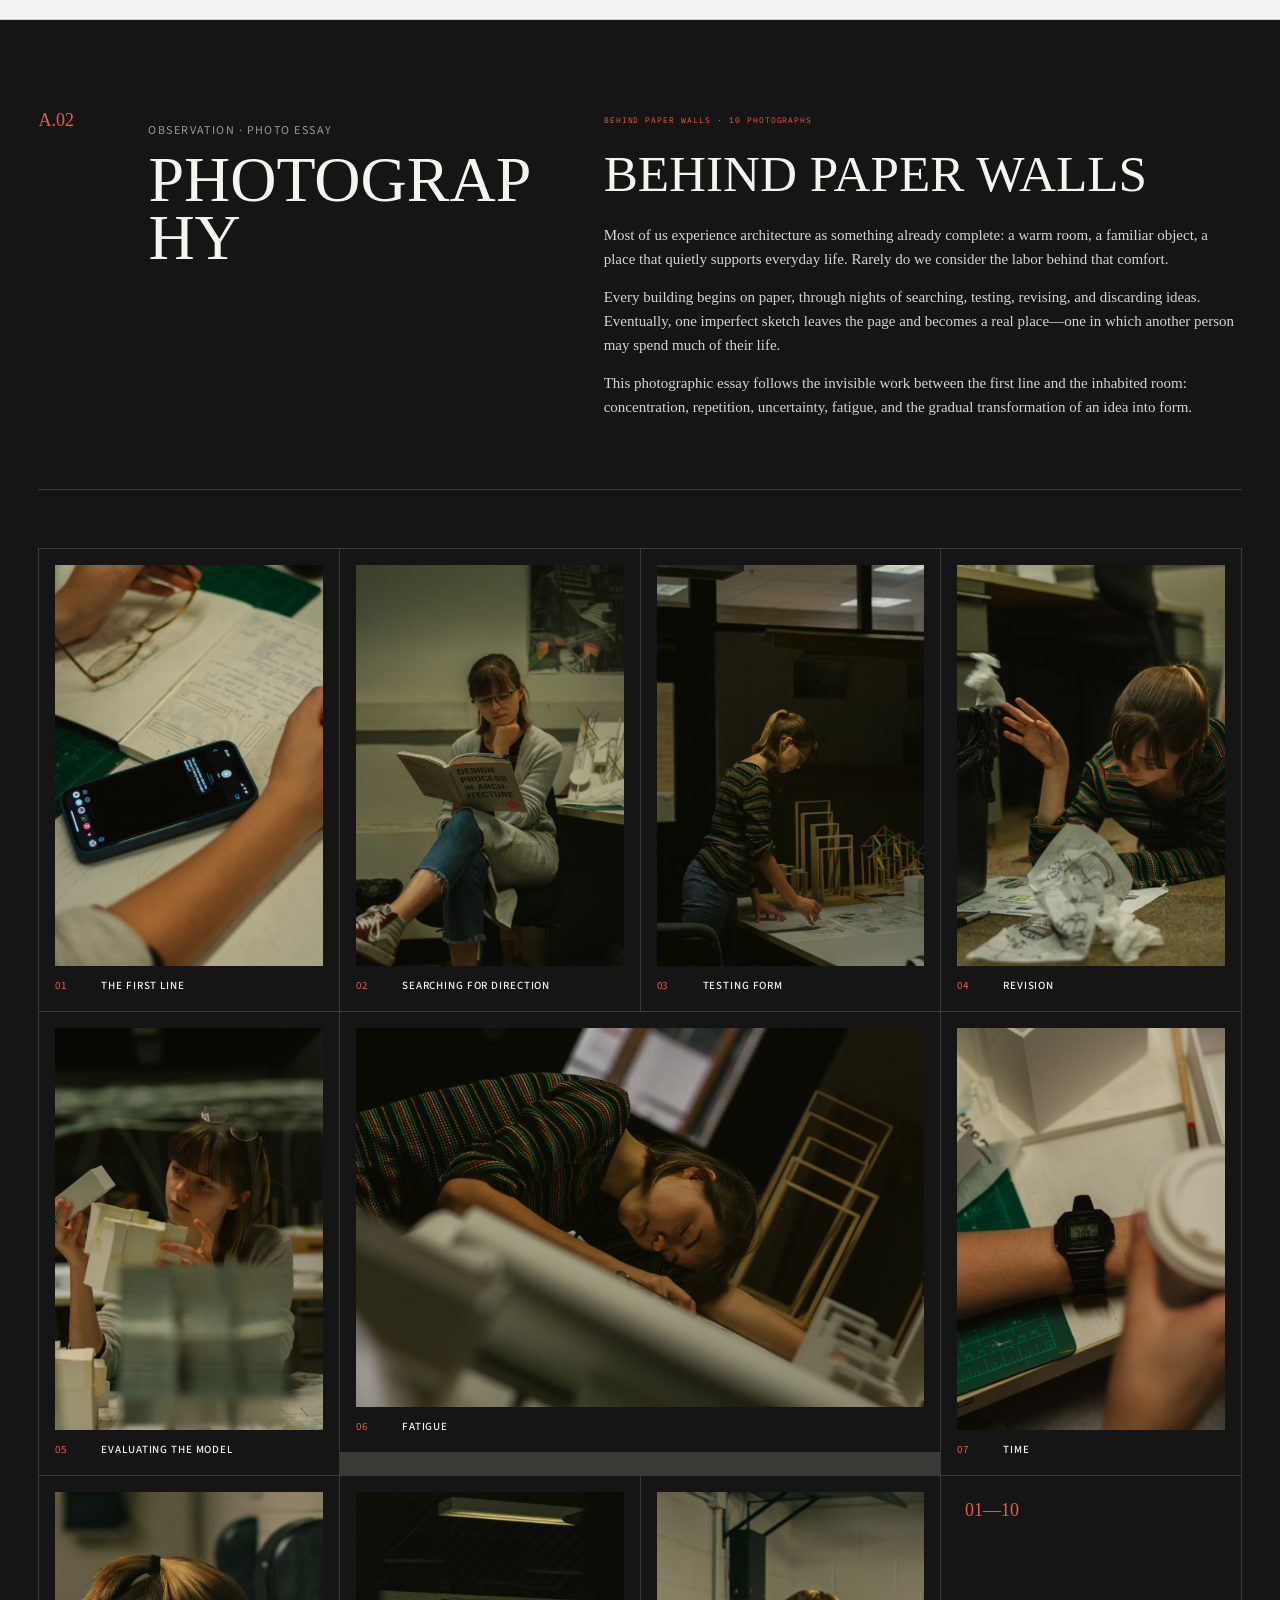
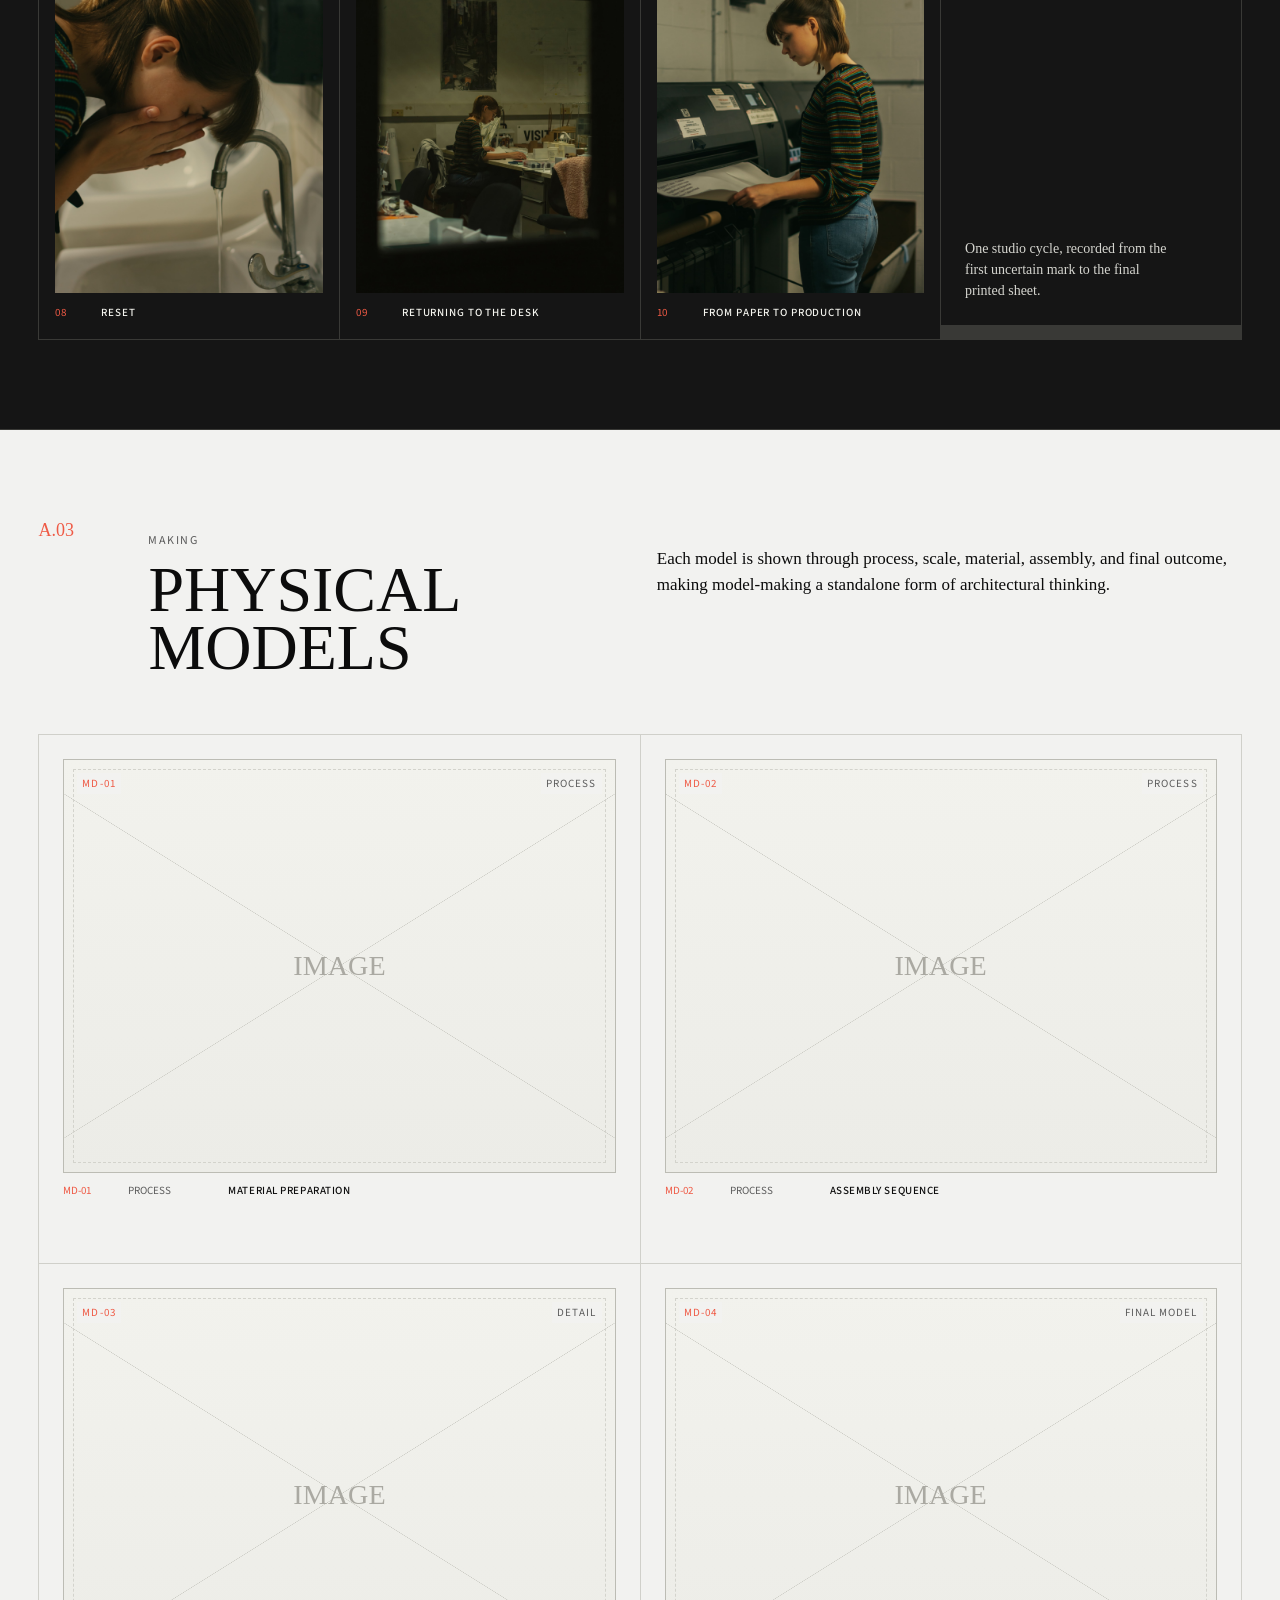
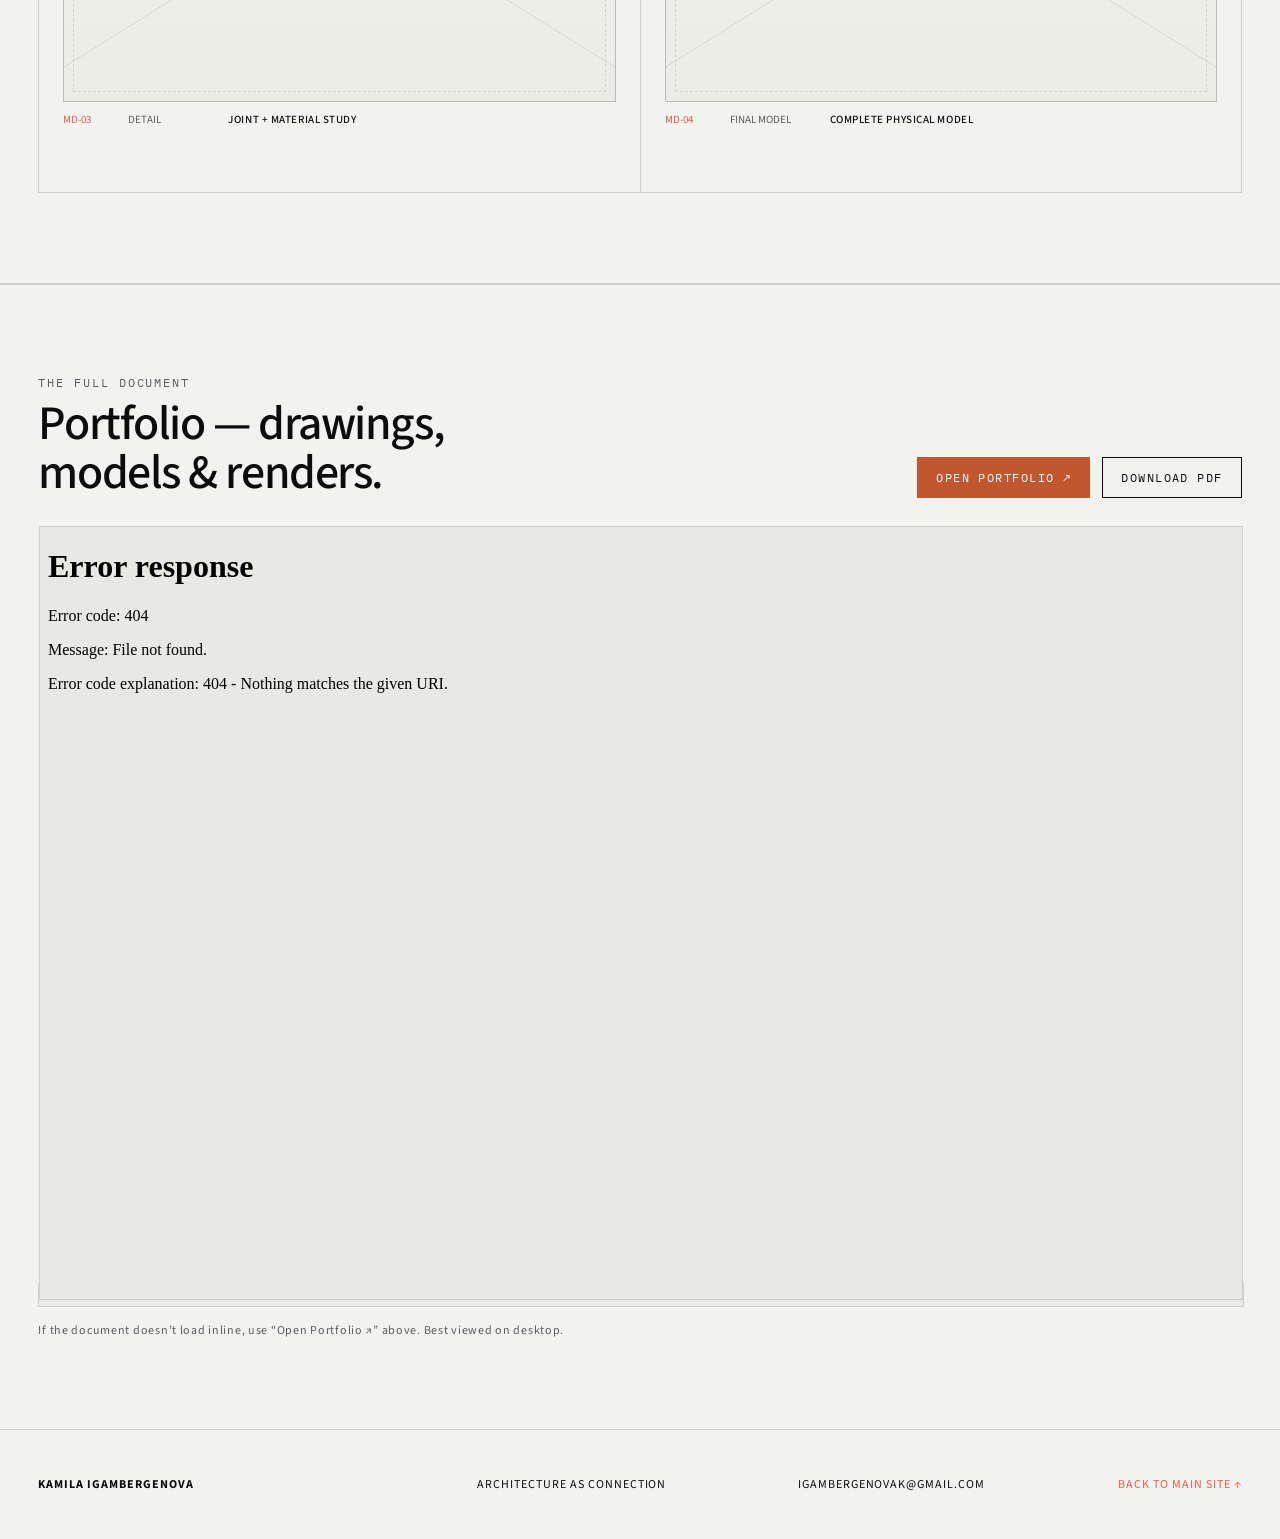
==== commit 46806baa: "frames of practice" ====
--- a/work.html
+++ b/work.html
@@ -11,7 +11,7 @@
   <link rel="preconnect" href="https://fonts.googleapis.com" />
   <link rel="preconnect" href="https://fonts.gstatic.com" crossorigin />
   <link href="https://fonts.googleapis.com/css2?family=IBM+Plex+Mono:wght@400;500;600;700&family=Source+Sans+3:ital,wght@0,300..700;1,300..700&display=swap" rel="stylesheet" />
-  <link rel="stylesheet" href="css/selected-works-page.css?v=20260804c" />
+  <link rel="stylesheet" href="css/selected-works-page.css?v=20260806c" />
   <link rel="icon" href="data:image/svg+xml,%3Csvg xmlns='http://www.w3.org/2000/svg' viewBox='0 0 100 100'%3E%3Crect width='100' height='100' fill='%23f1ece1'/%3E%3Cpath d='M20 70 Q50 10 80 70' stroke='%23c1572f' stroke-width='6' fill='none' stroke-linecap='round'/%3E%3C/svg%3E" />
 </head>
 <body data-page="work">
@@ -20,6 +20,6 @@
   <main id="app"></main>
   <noscript>This portfolio requires JavaScript to display its project galleries.</noscript>
 
-  <script src="js/selected-works-page.js?v=20260805b"></script>
+  <script src="js/selected-works-page.js?v=20260806c"></script>
 </body>
 </html>
--- a/css/selected-works-page.css
+++ b/css/selected-works-page.css
@@ -343,16 +343,27 @@
   background: var(--soft);
 }
 .media-photo img,
-.media-photo video {
+.media-photo video,
+.media-photo iframe {
   display: block;
   width: 100%;
   height: 100%;
   object-fit: cover;
   background: #fff;
+  border: 0;
 }
 .media-photo.media-video,
 .media-photo.media-video video {
   background: #0c0c0c;
+}
+.media-photo.media-pdf {
+  position: relative;
+  background: #fff;
+}
+.media-photo.media-pdf iframe {
+  object-fit: contain;
+  background: #fff;
+  min-height: 100%;
 }
 .shape-hero .media-photo { aspect-ratio: 4 / 3; }
 .shape-landscape .media-photo { aspect-ratio: 3 / 2; }
@@ -361,24 +372,32 @@
 .shape-square .media-photo { aspect-ratio: 1 / 1; }
 .shape-drawing .media-photo {
   aspect-ratio: 4 / 3;
-  background: #f6f6f2;
-}
-.shape-drawing .media-photo img { object-fit: contain; background: #f6f6f2; }
+  background: #fff;
+}
+.shape-drawing .media-photo img,
+.shape-drawing .media-photo.media-pdf iframe { object-fit: contain; background: #fff; }
 .active-frame .media-photo {
   width: 100%;
   height: 100%;
   max-height: min(62vh, 720px);
   border: 0;
-  background: transparent;
+  background: #fff;
+}
+.active-frame .media-photo.media-pdf {
+  max-height: min(72vh, 860px);
+  aspect-ratio: 4 / 3;
+  background: #fff;
 }
 .active-frame .media-photo img,
-.active-frame .media-photo video { object-fit: contain; }
+.active-frame .media-photo video,
+.active-frame .media-photo iframe { object-fit: contain; }
 .film-card .media-photo {
   width: 100%;
   aspect-ratio: 3 / 2;
   border: 0;
   border-bottom: 1px solid var(--line);
 }
+.film-card .media-photo.media-pdf { aspect-ratio: 4 / 3; }
 .film-card.active .media-photo { outline: 1px solid var(--accent); outline-offset: -1px; }
 .placeholder {
   position: relative;
@@ -477,7 +496,10 @@
   padding: 22px;
   overflow: hidden;
   border: 1px solid #c9c9c1;
-  background: #ecece7;
+  background: #fff;
+}
+.active-frame.shape-drawing {
+  background: #fff;
 }
 .active-frame .placeholder {
   width: auto;
@@ -1084,3 +1106,107 @@
 .index-arrow {
   font-family: var(--mono);
 }
+
+/* =========================================================
+   Custom cursor — drafting registration / crop marks
+   ========================================================= */
+html.has-custom-cursor,
+html.has-custom-cursor * {
+  cursor: none !important;
+}
+
+.site-cursor {
+  position: fixed;
+  top: 0;
+  left: 0;
+  width: 0;
+  height: 0;
+  z-index: 9999;
+  pointer-events: none;
+  opacity: 0;
+  transition: opacity .2s ease;
+  mix-blend-mode: multiply;
+}
+.site-cursor.is-on { opacity: 1; }
+
+.site-cursor__arm {
+  position: absolute;
+  background: #181512;
+  transform: translate(-50%, -50%);
+}
+.site-cursor__arm--v {
+  width: 1px;
+  height: 28px;
+  left: 0;
+  top: 0;
+}
+.site-cursor__arm--h {
+  width: 28px;
+  height: 1px;
+  left: 0;
+  top: 0;
+}
+
+.site-cursor__core {
+  position: absolute;
+  left: 0;
+  top: 0;
+  width: 7px;
+  height: 7px;
+  border: 1.25px solid #c1572f;
+  background: transparent;
+  transform: translate(-50%, -50%) rotate(45deg);
+}
+
+.site-cursor__corner {
+  position: absolute;
+  width: 8px;
+  height: 8px;
+  border-color: #c1572f;
+  border-style: solid;
+  border-width: 0;
+}
+.site-cursor__corner--tl {
+  left: -16px;
+  top: -16px;
+  border-top-width: 1.25px;
+  border-left-width: 1.25px;
+}
+.site-cursor__corner--tr {
+  left: 8px;
+  top: -16px;
+  border-top-width: 1.25px;
+  border-right-width: 1.25px;
+}
+.site-cursor__corner--bl {
+  left: -16px;
+  top: 8px;
+  border-bottom-width: 1.25px;
+  border-left-width: 1.25px;
+}
+.site-cursor__corner--br {
+  left: 8px;
+  top: 8px;
+  border-bottom-width: 1.25px;
+  border-right-width: 1.25px;
+}
+
+.site-cursor.is-hover .site-cursor__core {
+  background: #c1572f;
+  width: 6px;
+  height: 6px;
+}
+.site-cursor.is-hover .site-cursor__arm--v { height: 36px; }
+.site-cursor.is-hover .site-cursor__arm--h { width: 36px; }
+.site-cursor.is-hover .site-cursor__corner--tl { left: -20px; top: -20px; }
+.site-cursor.is-hover .site-cursor__corner--tr { left: 12px; top: -20px; }
+.site-cursor.is-hover .site-cursor__corner--bl { left: -20px; top: 12px; }
+.site-cursor.is-hover .site-cursor__corner--br { left: 12px; top: 12px; }
+
+@media (pointer: coarse) {
+  html.has-custom-cursor,
+  html.has-custom-cursor * {
+    cursor: auto !important;
+  }
+  .site-cursor { display: none !important; }
+}
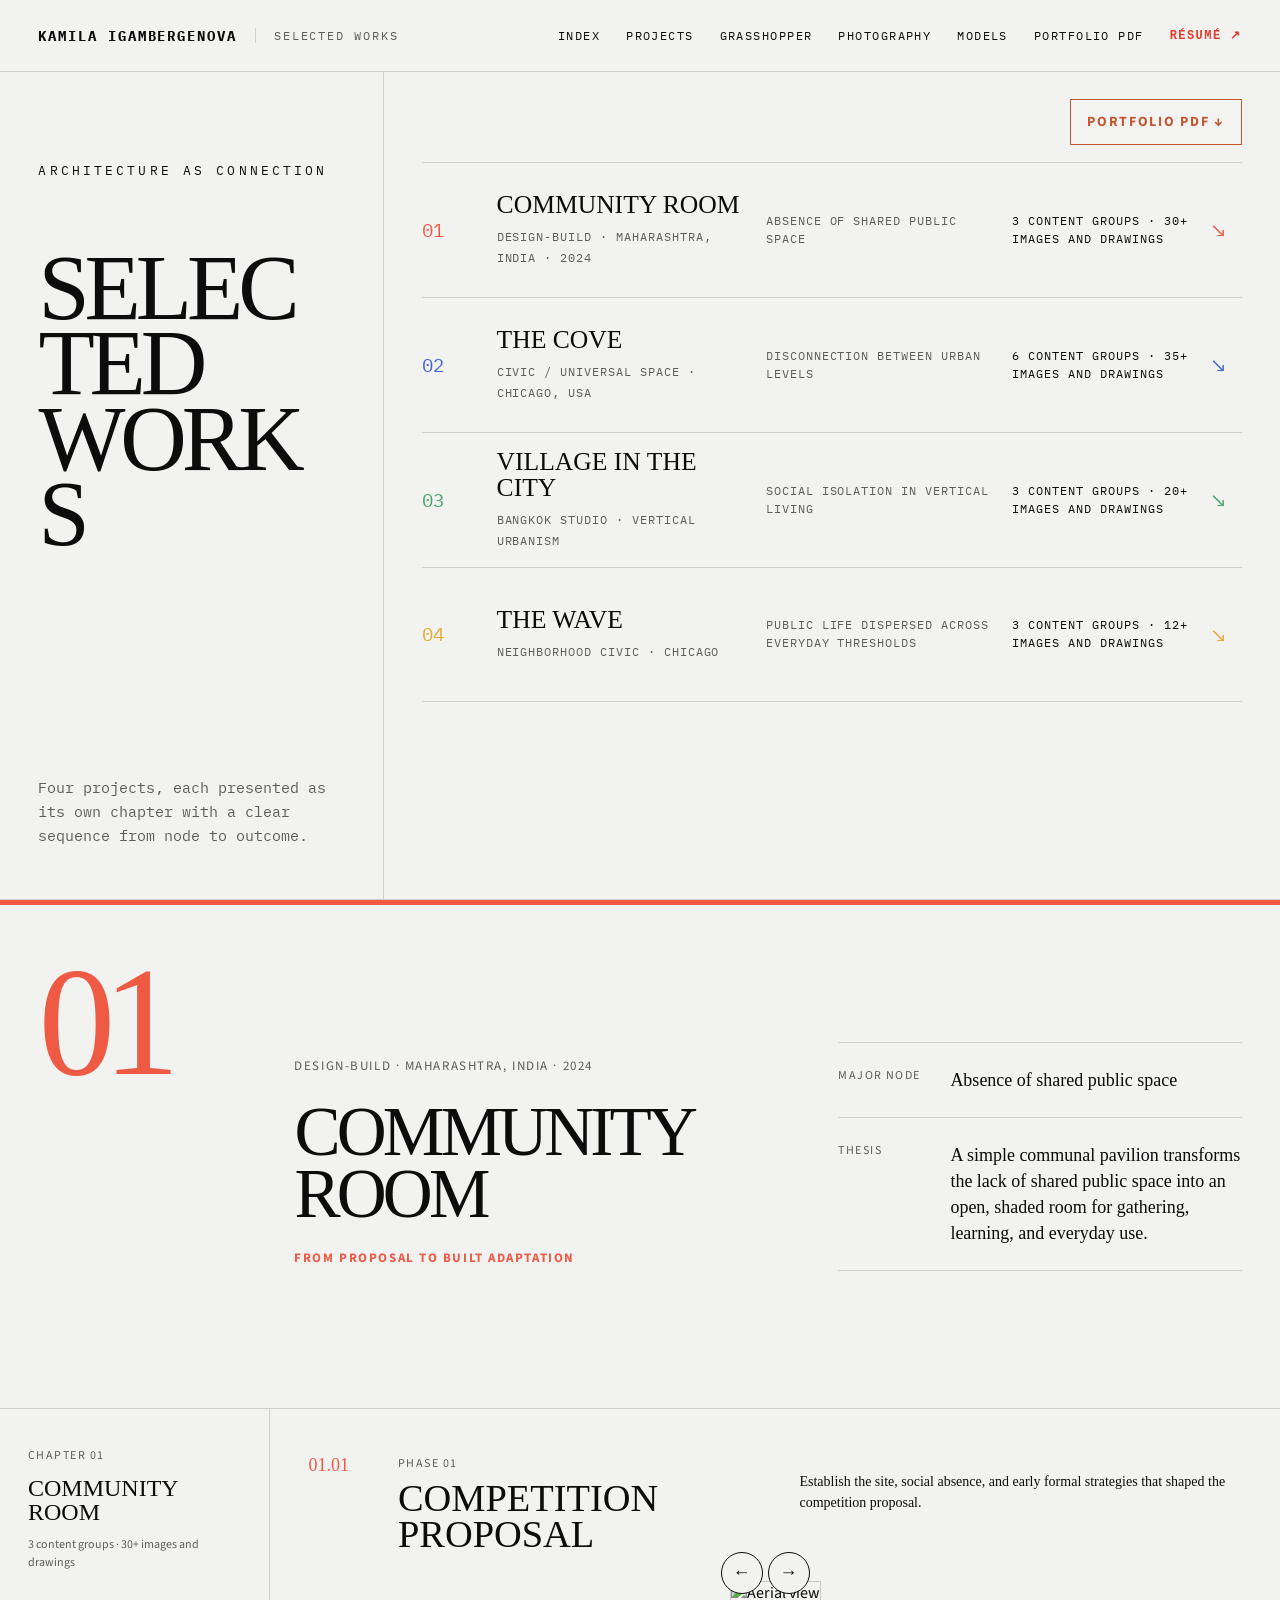
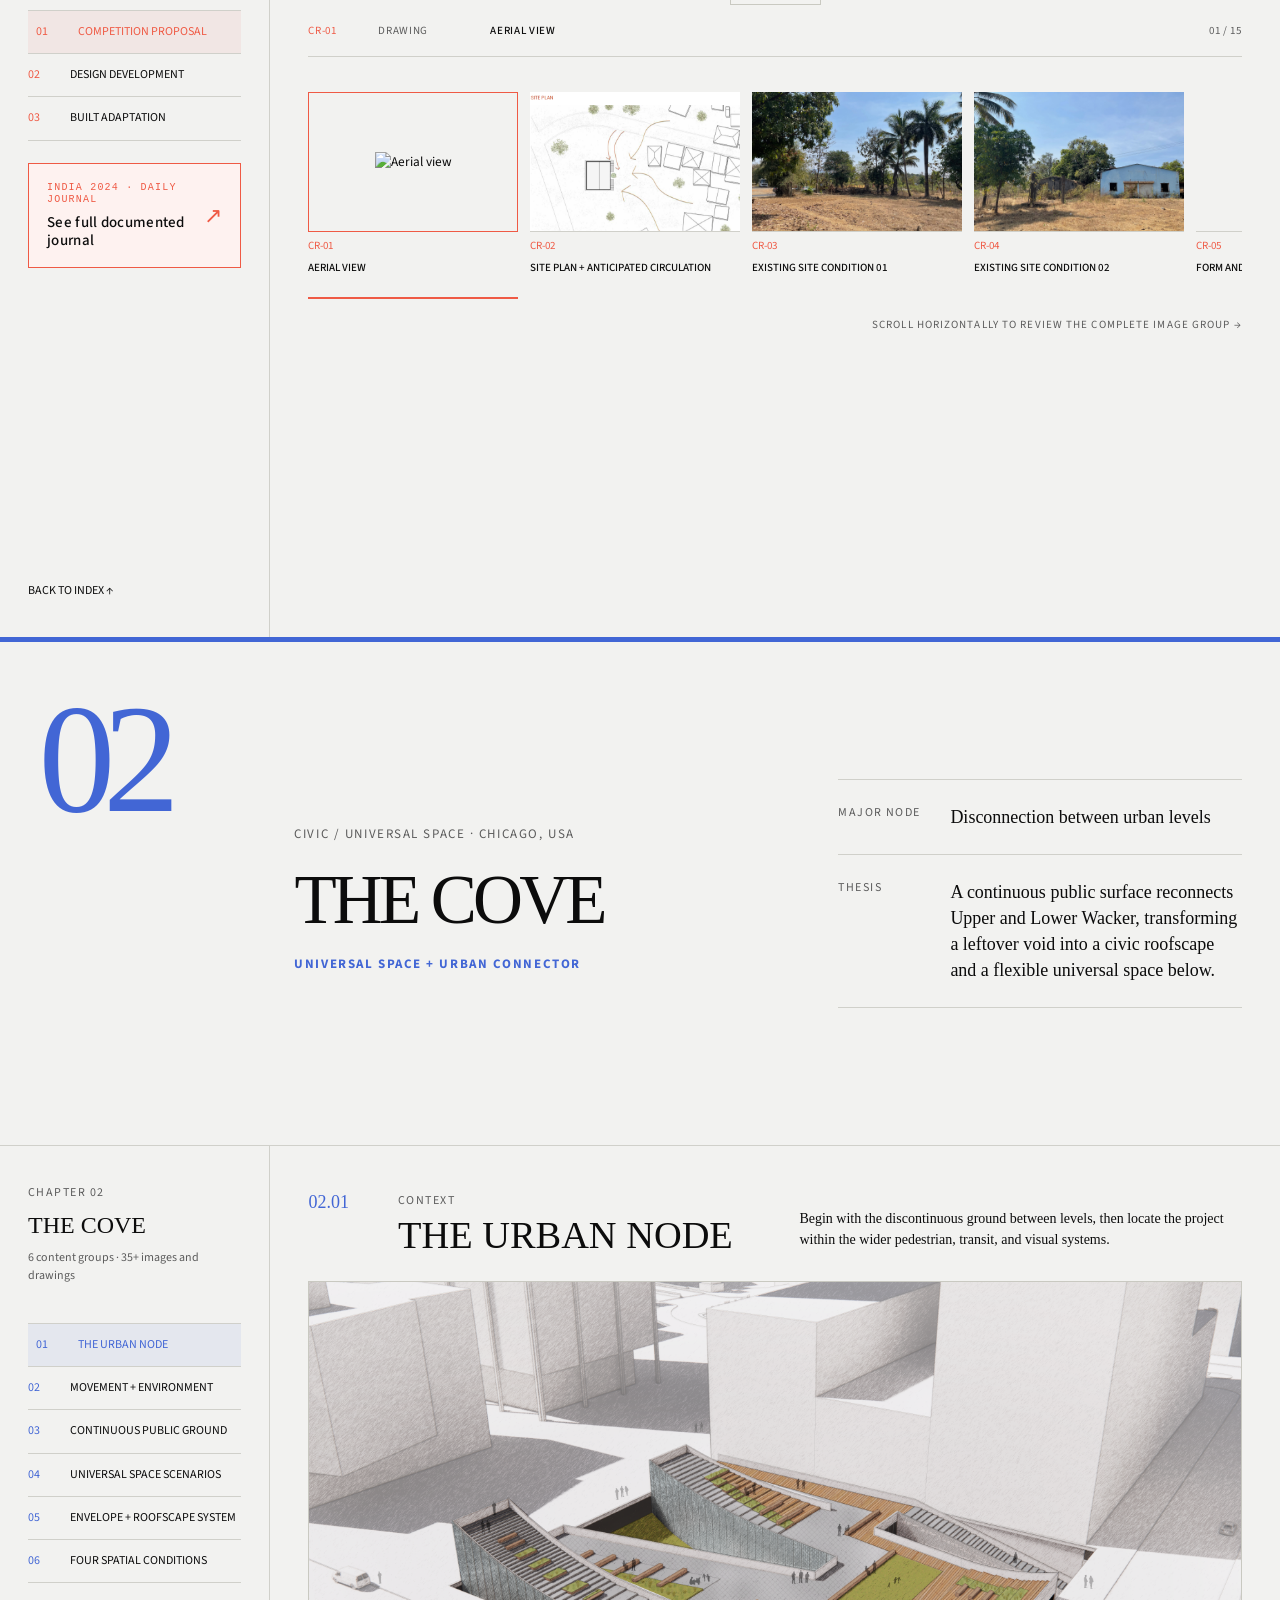
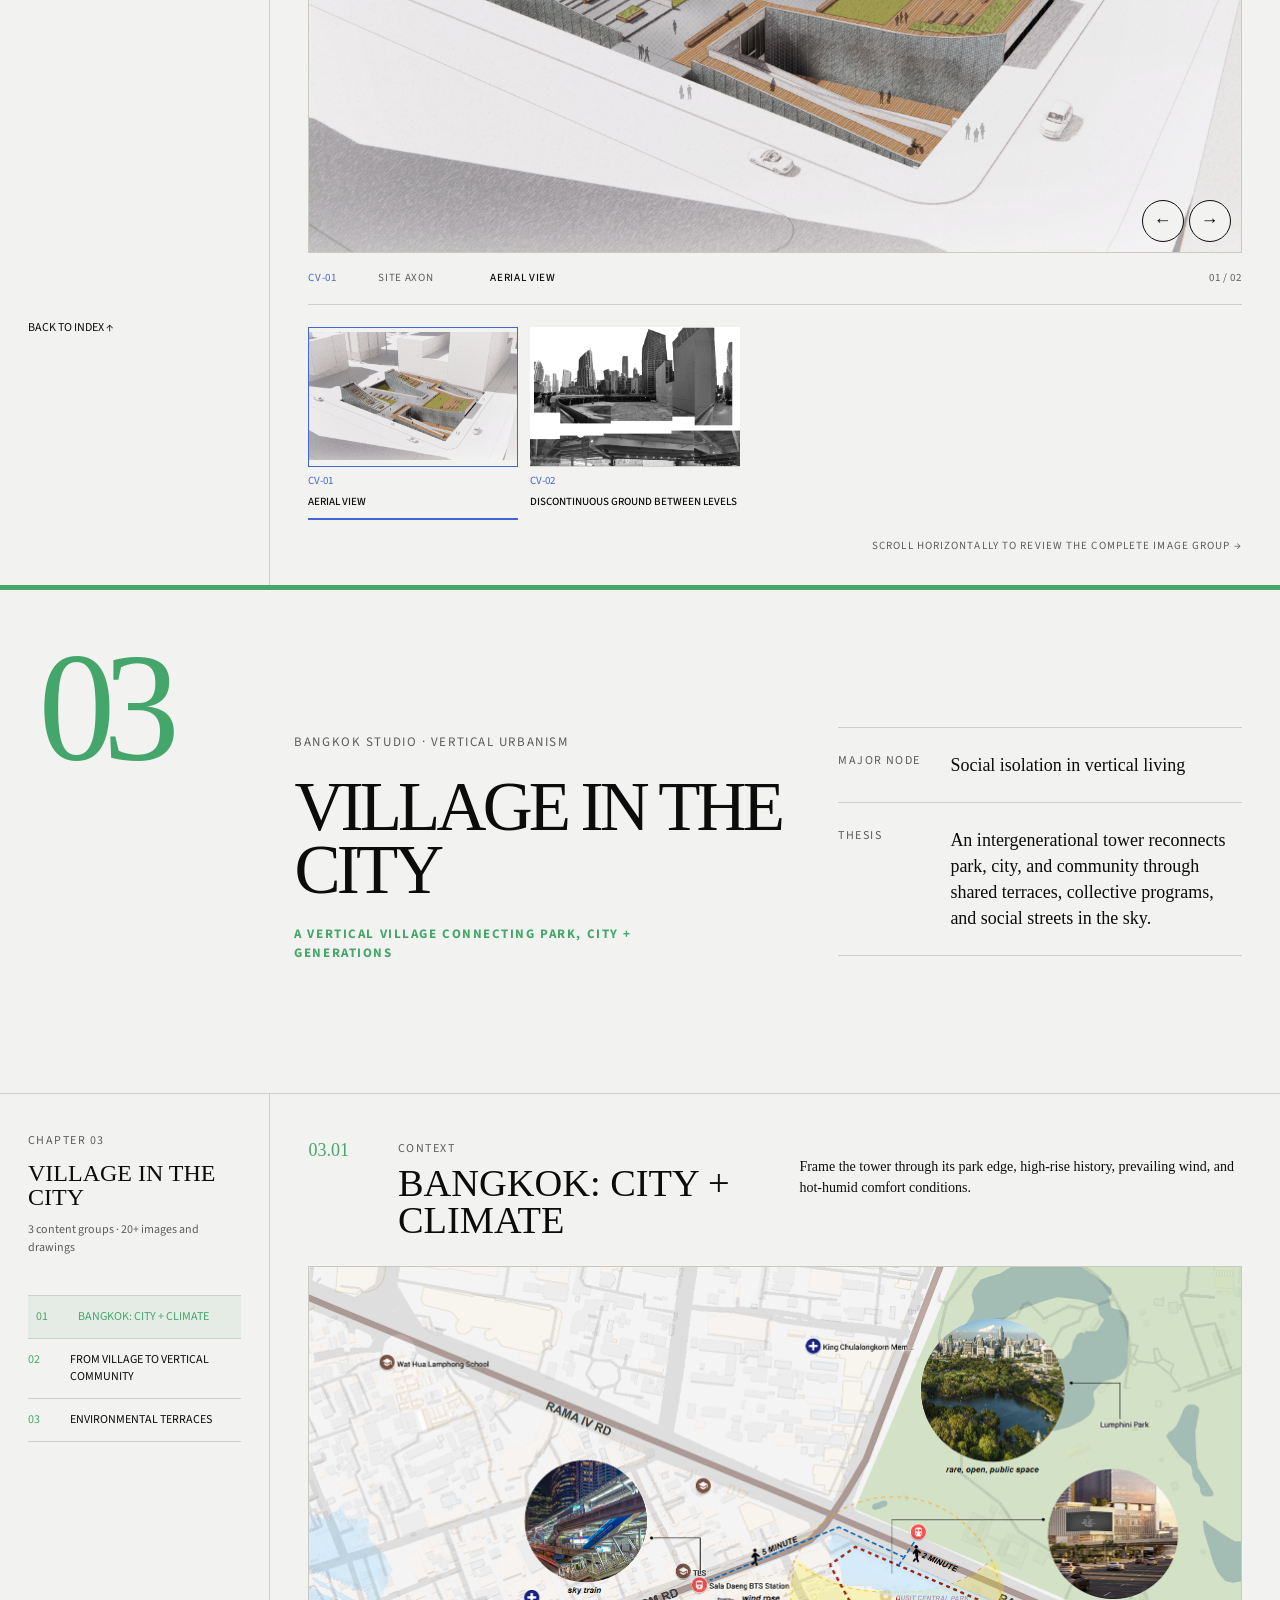
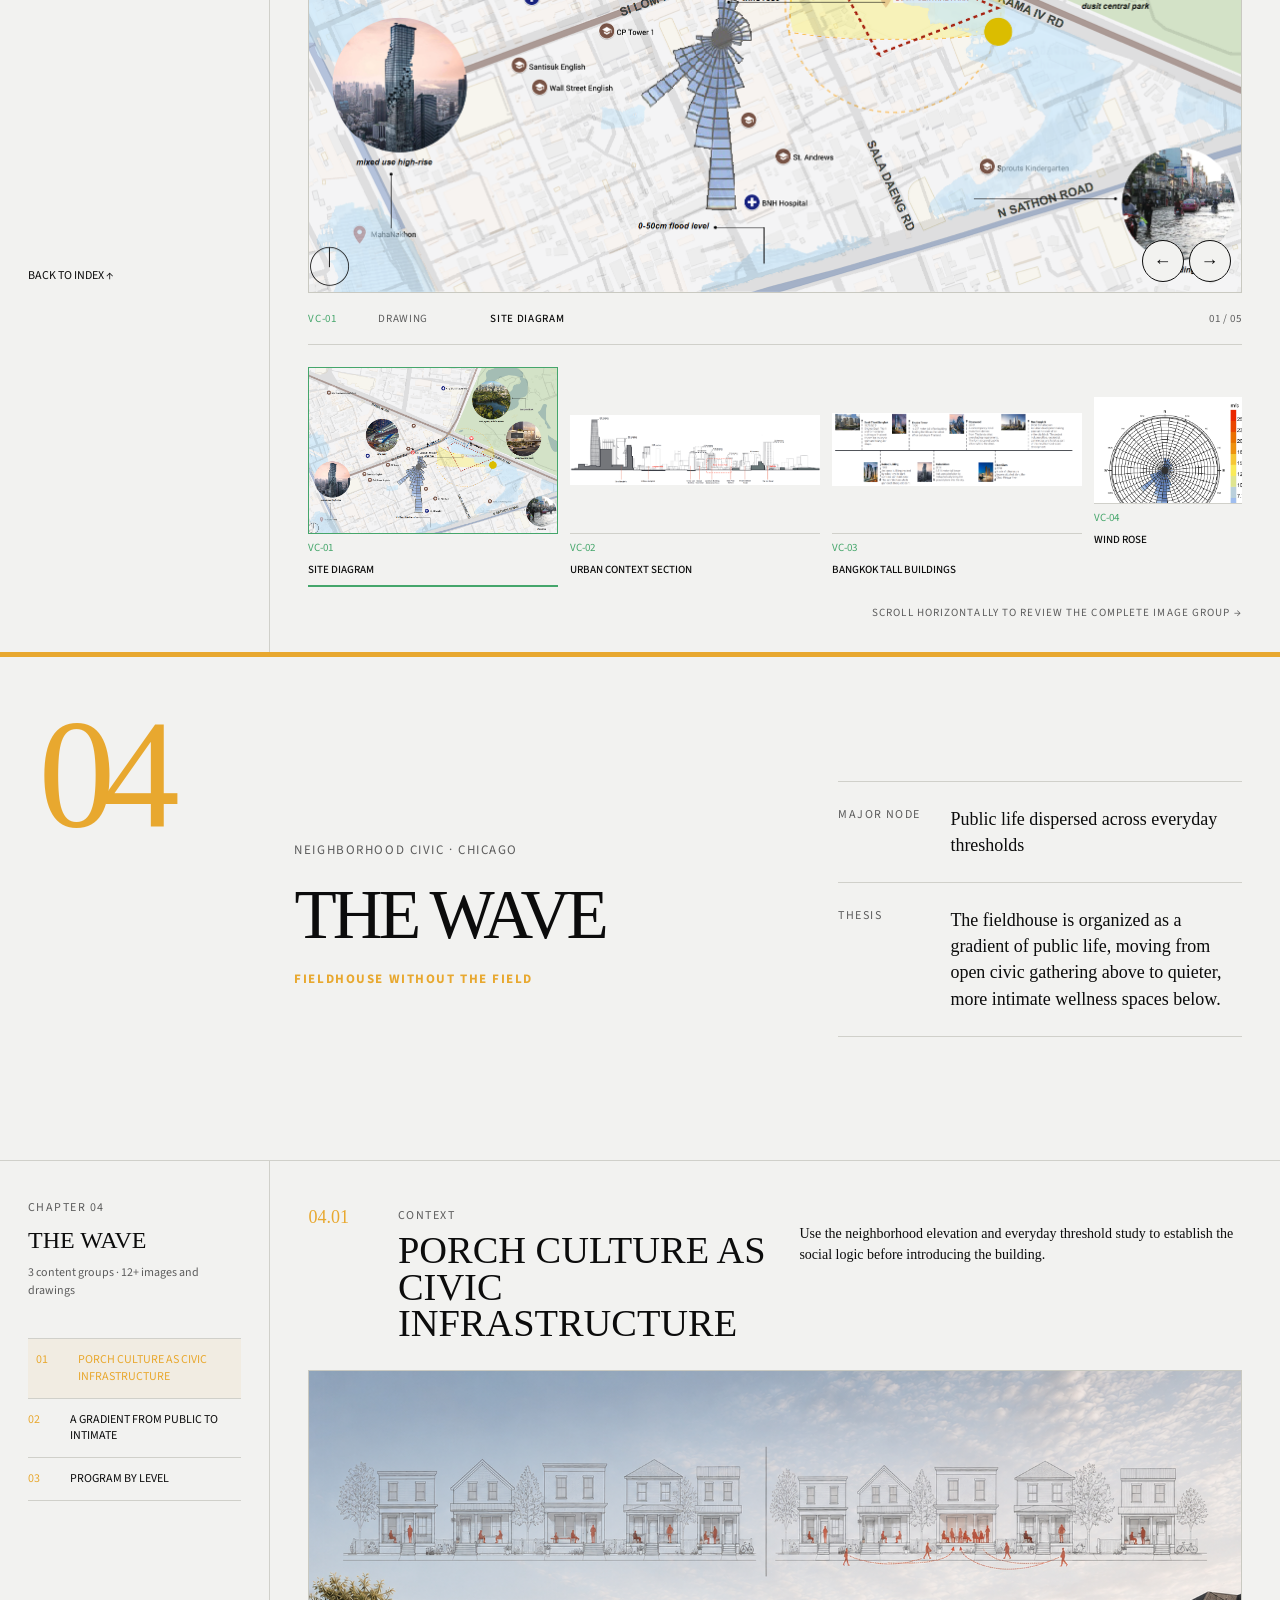
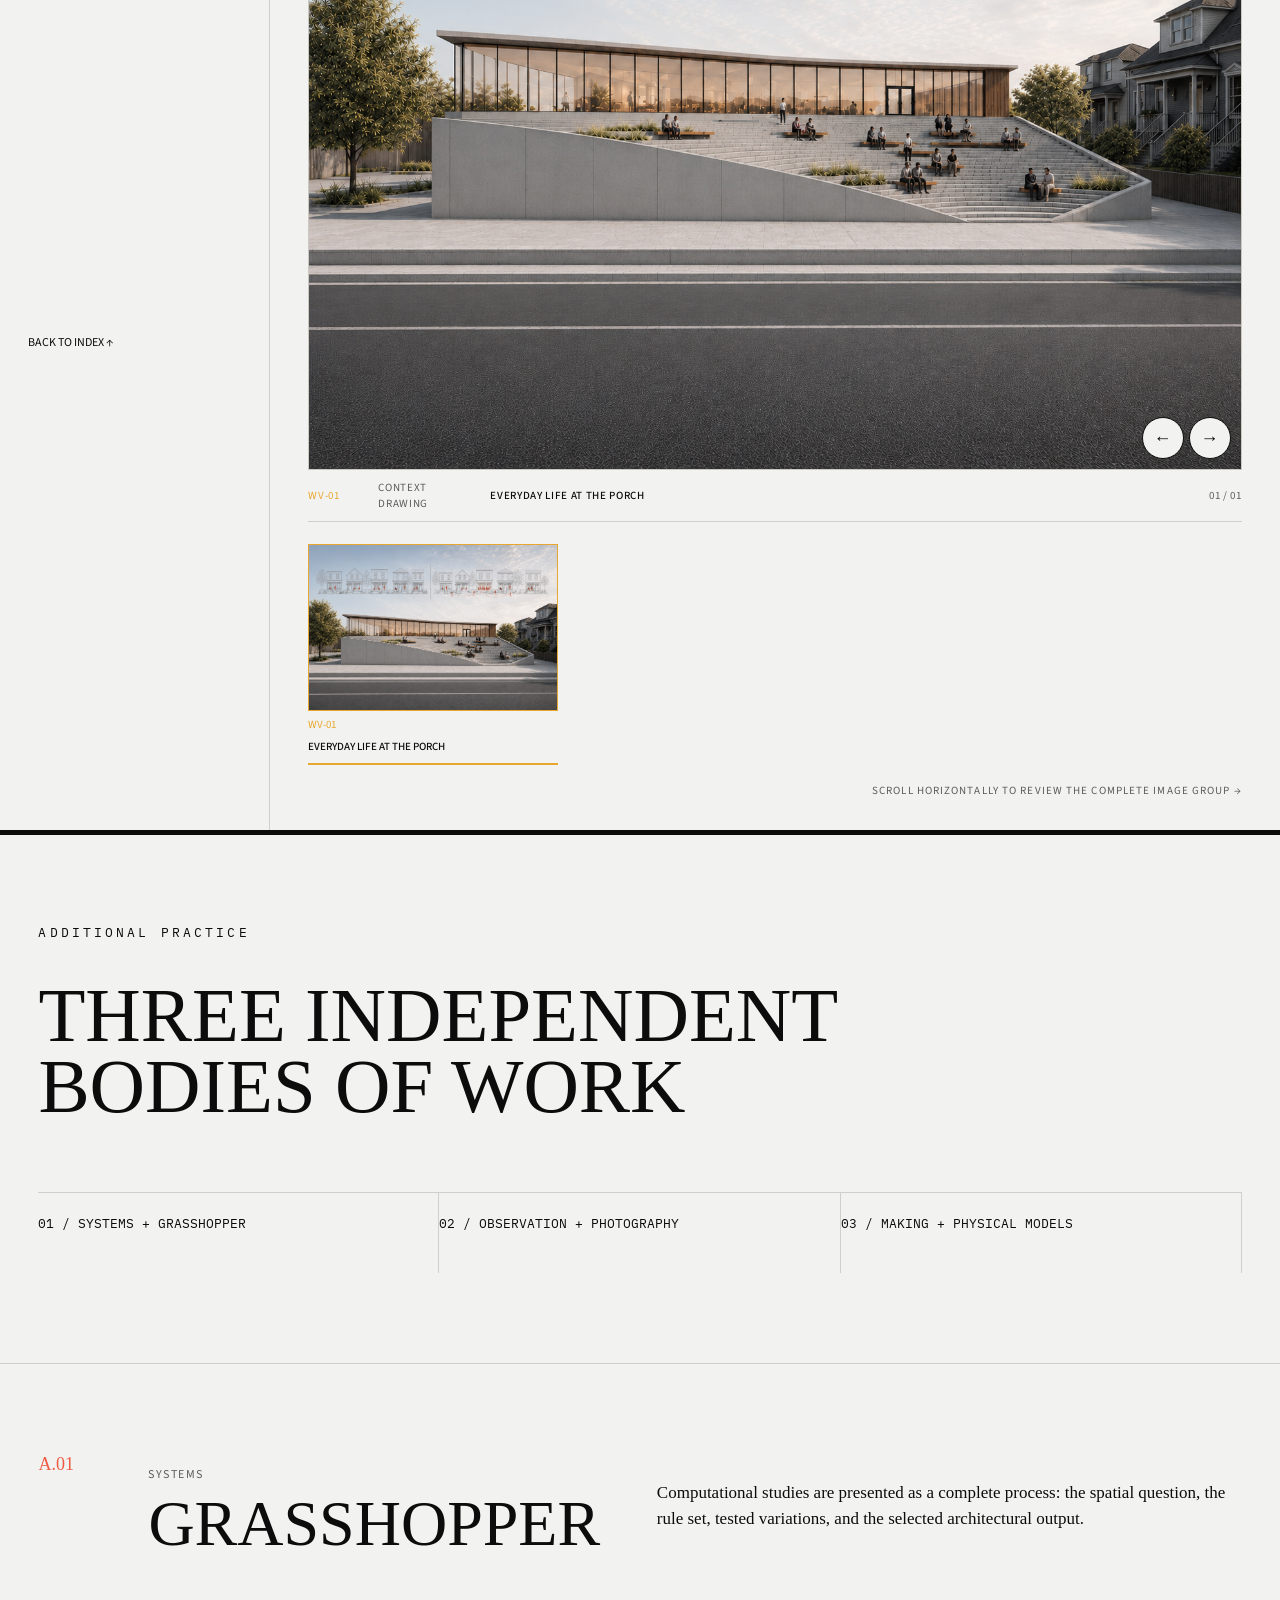
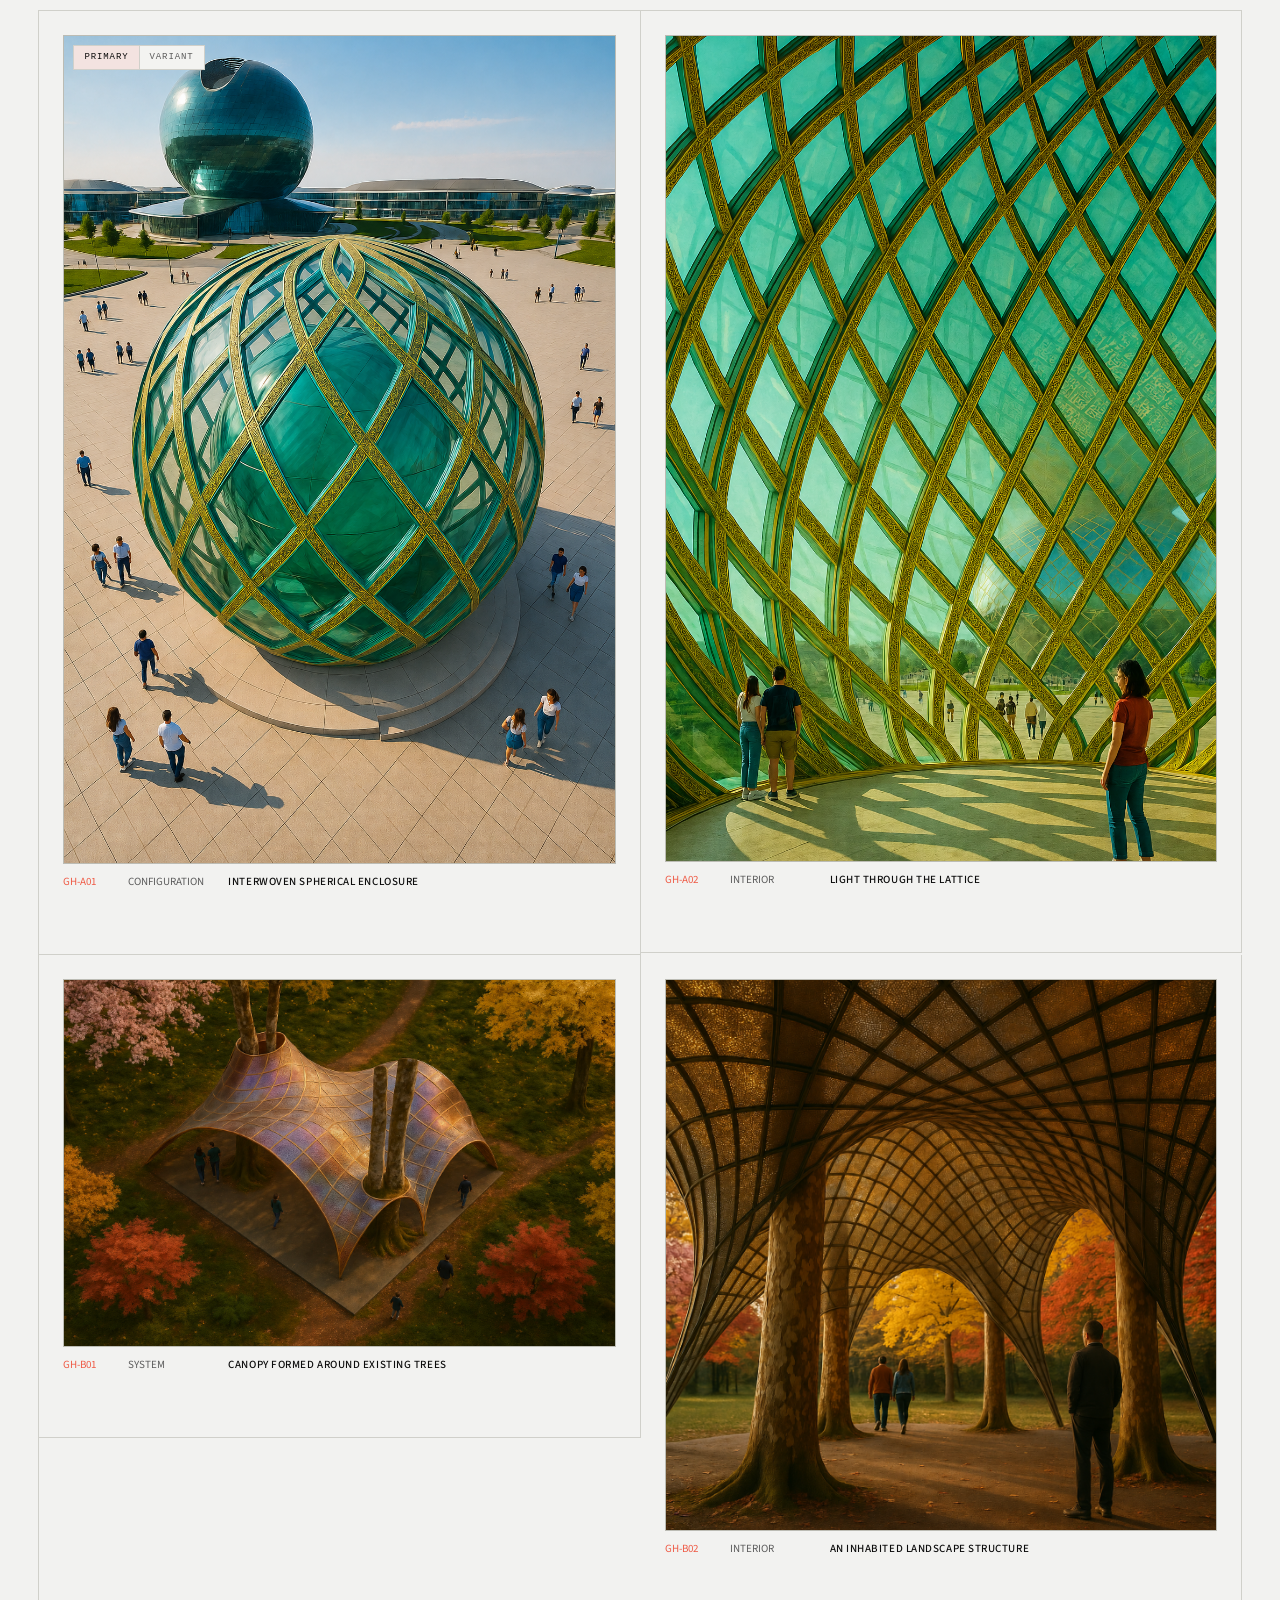
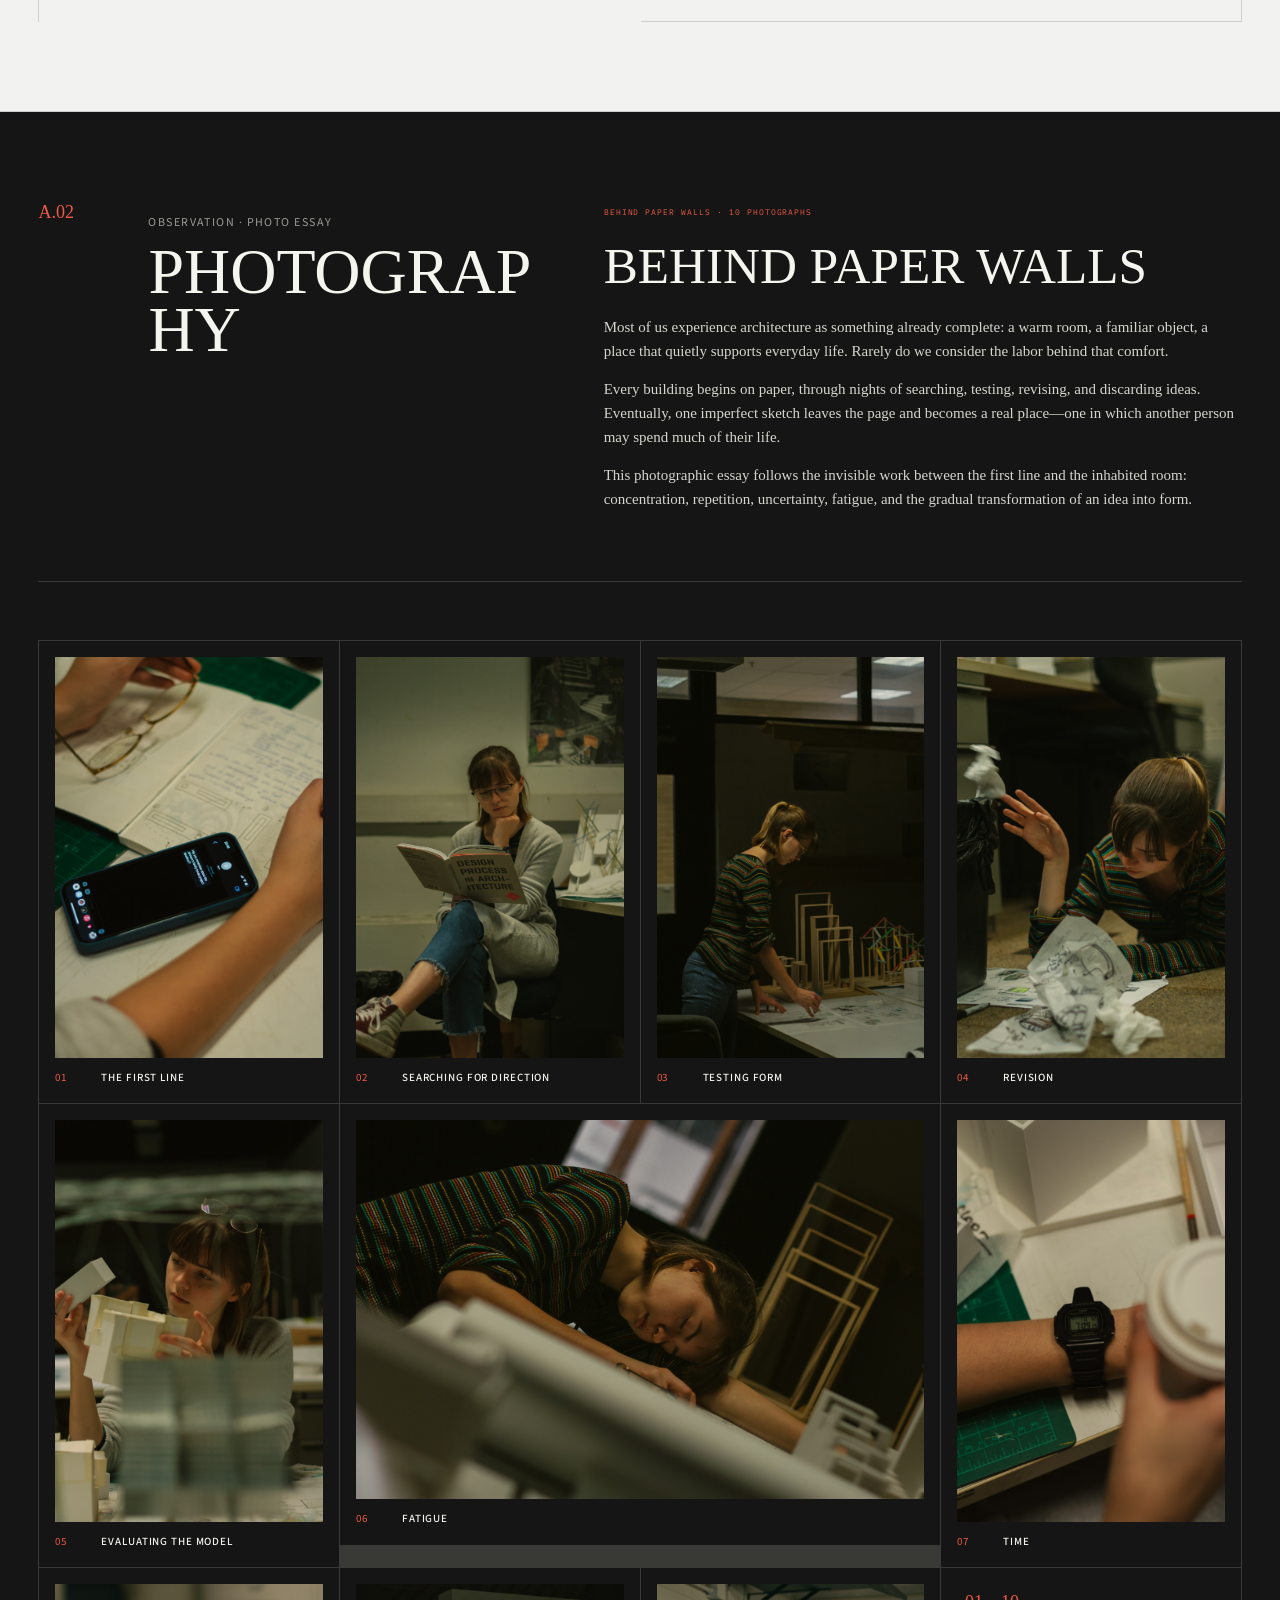
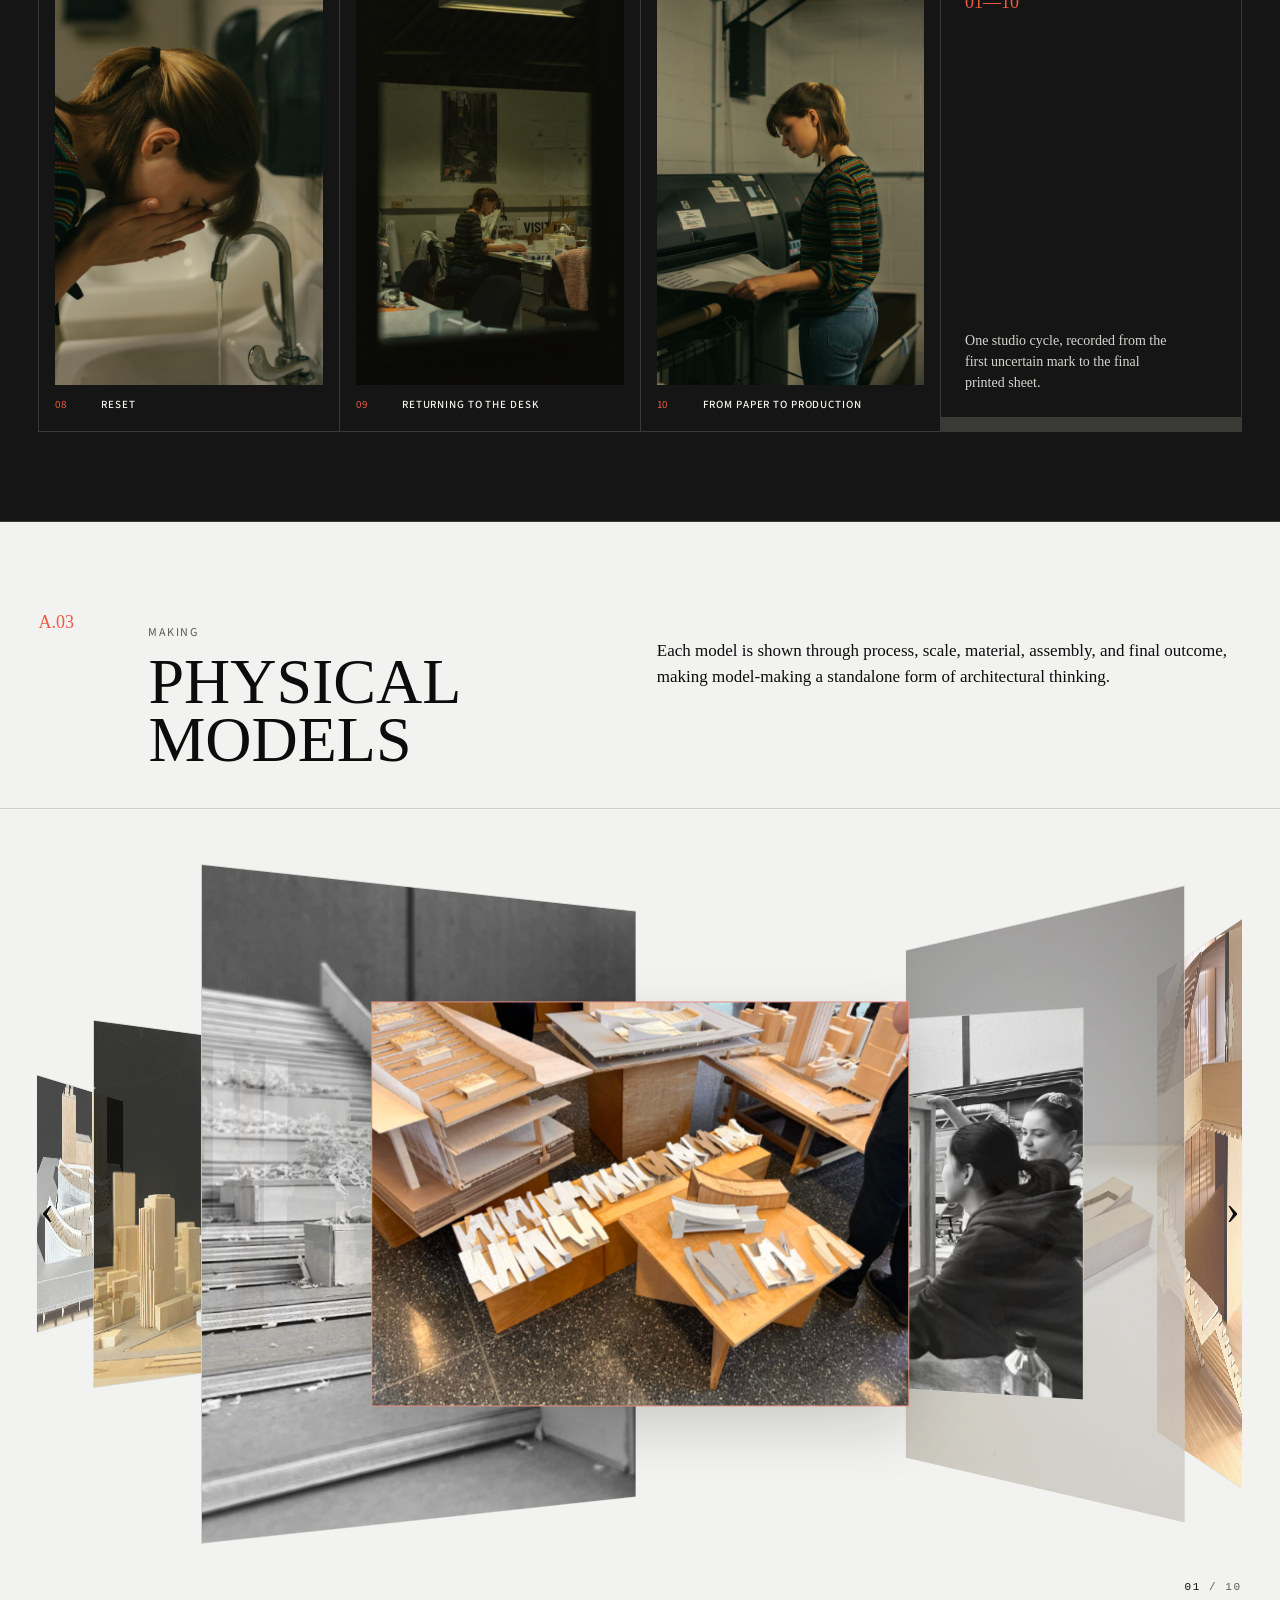
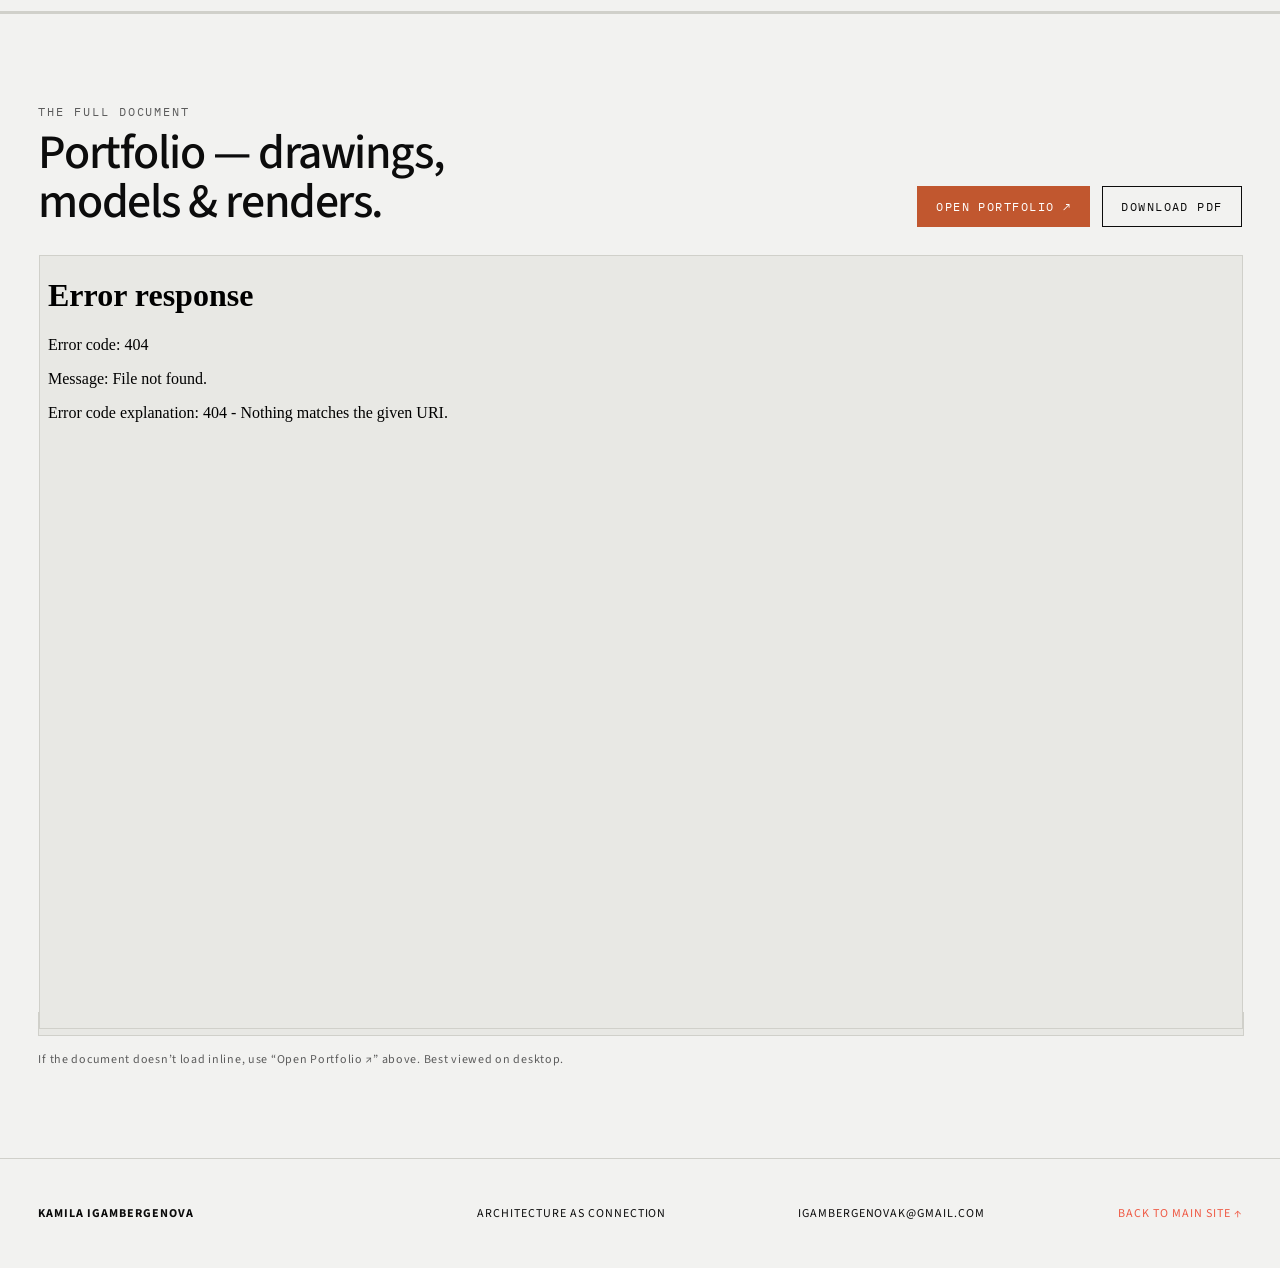
==== commit 4ca6fe84: "last polish" ====
--- a/work.html
+++ b/work.html
@@ -11,7 +11,7 @@
   <link rel="preconnect" href="https://fonts.googleapis.com" />
   <link rel="preconnect" href="https://fonts.gstatic.com" crossorigin />
   <link href="https://fonts.googleapis.com/css2?family=IBM+Plex+Mono:wght@400;500;600;700&family=Source+Sans+3:ital,wght@0,300..700;1,300..700&display=swap" rel="stylesheet" />
-  <link rel="stylesheet" href="css/selected-works-page.css?v=20260806c" />
+  <link rel="stylesheet" href="css/selected-works-page.css?v=20260811j" />
   <link rel="icon" href="data:image/svg+xml,%3Csvg xmlns='http://www.w3.org/2000/svg' viewBox='0 0 100 100'%3E%3Crect width='100' height='100' fill='%23f1ece1'/%3E%3Cpath d='M20 70 Q50 10 80 70' stroke='%23c1572f' stroke-width='6' fill='none' stroke-linecap='round'/%3E%3C/svg%3E" />
 </head>
 <body data-page="work">
@@ -20,6 +20,6 @@
   <main id="app"></main>
   <noscript>This portfolio requires JavaScript to display its project galleries.</noscript>
 
-  <script src="js/selected-works-page.js?v=20260806c"></script>
+  <script src="js/selected-works-page.js?v=20260811j"></script>
 </body>
 </html>
--- a/css/selected-works-page.css
+++ b/css/selected-works-page.css
@@ -85,6 +85,11 @@
 }
 .site-header nav a:hover::after,
 .site-header nav a:focus-visible::after { right: 0; }
+.site-header nav a.nav-cv {
+  color: var(--accent);
+  font-weight: 600;
+}
+.site-header nav a.nav-cv::after { background: var(--accent); }
 
 .work-index {
   min-height: calc(100vh - 72px);
@@ -173,9 +178,7 @@
   gap: clamp(18px, 4vw, 56px);
   align-items: center;
   border-bottom: 1px solid var(--line);
-  background:
-    linear-gradient(90deg, transparent 0 31%, var(--line) 31% calc(31% + 1px), transparent calc(31% + 1px)),
-    linear-gradient(var(--paper), var(--paper));
+  background: var(--paper);
 }
 .chapter-number {
   align-self: start;
@@ -349,7 +352,7 @@
   width: 100%;
   height: 100%;
   object-fit: cover;
-  background: #fff;
+  background: transparent;
   border: 0;
 }
 .media-photo.media-video,
@@ -372,30 +375,45 @@
 .shape-square .media-photo { aspect-ratio: 1 / 1; }
 .shape-drawing .media-photo {
   aspect-ratio: 4 / 3;
-  background: #fff;
+  background: transparent;
 }
 .shape-drawing .media-photo img,
-.shape-drawing .media-photo.media-pdf iframe { object-fit: contain; background: #fff; }
-.active-frame .media-photo {
+.shape-drawing .media-photo.media-pdf iframe { object-fit: contain; background: transparent; }
+
+/* Real media outside the stage: keep native proportions */
+.media-photo:has(> img),
+.media-photo:has(> video) {
+  aspect-ratio: auto;
+  height: auto;
+  background: transparent;
+}
+.media-photo:has(> img) img,
+.media-photo:has(> video) video {
   width: 100%;
-  height: 100%;
-  max-height: min(62vh, 720px);
-  border: 0;
-  background: #fff;
-}
-.active-frame .media-photo.media-pdf {
-  max-height: min(72vh, 860px);
-  aspect-ratio: 4 / 3;
-  background: #fff;
-}
-.active-frame .media-photo img,
-.active-frame .media-photo video,
-.active-frame .media-photo iframe { object-fit: contain; }
+  height: auto;
+  object-fit: contain;
+  background: transparent;
+}
+
 .film-card .media-photo {
   width: 100%;
   aspect-ratio: 3 / 2;
   border: 0;
   border-bottom: 1px solid var(--line);
+  background: transparent;
+  display: grid;
+  place-items: center;
+}
+.film-card .media-photo:has(> img) {
+  aspect-ratio: 3 / 2;
+}
+.film-card .media-photo img {
+  width: auto;
+  height: auto;
+  max-width: 100%;
+  max-height: 100%;
+  object-fit: contain;
+  background: transparent;
 }
 .film-card .media-photo.media-pdf { aspect-ratio: 4 / 3; }
 .film-card.active .media-photo { outline: 1px solid var(--accent); outline-offset: -1px; }
@@ -453,9 +471,9 @@
 
 .project-gallery {
   min-width: 0;
-  min-height: calc(100vh - 72px);
+  min-height: 0;
   padding: clamp(28px, 4vw, 46px) var(--page-gutter) 32px;
-  overflow: hidden;
+  overflow: visible;
 }
 .gallery-header {
   display: grid;
@@ -485,22 +503,78 @@
 }
 .gallery-stage {
   position: relative;
-  max-width: 900px;
+  max-width: 960px;
+  width: 100%;
   margin: 0 auto;
+  display: flex;
+  flex-direction: column;
+  align-items: stretch;
 }
 .active-frame {
+  position: relative;
+  align-self: center;
+  width: fit-content;
+  max-width: 100%;
+  height: fit-content;
+  min-height: 0;
+  display: block;
+  padding: 0;
+  overflow: visible;
+  border: 1px solid #c9c9c1;
+  background: transparent;
+}
+.active-frame:has(.placeholder) {
   width: 100%;
   aspect-ratio: 4 / 3;
+  background: var(--soft);
   display: grid;
   place-items: center;
   padding: 22px;
+}
+.active-frame.shape-drawing {
+  background: transparent;
+}
+/* Stage frame must hug the image — kill card shape aspect ratios */
+.active-frame.shape-hero .media-photo,
+.active-frame.shape-landscape .media-photo,
+.active-frame.shape-panorama .media-photo,
+.active-frame.shape-portrait .media-photo,
+.active-frame.shape-square .media-photo,
+.active-frame.shape-drawing .media-photo,
+.active-frame .media-photo,
+.active-frame .media-photo:has(> img),
+.active-frame .media-photo:has(> video) {
+  width: fit-content;
+  max-width: 100%;
+  height: auto;
+  max-height: none;
+  aspect-ratio: auto;
+  margin: 0;
+  border: 0;
+  background: transparent;
+  overflow: visible;
+}
+.active-frame .media-photo.media-pdf {
+  width: min(100%, 900px);
+  max-height: min(72vh, 860px);
+  aspect-ratio: 4 / 3;
+  background: #fff;
   overflow: hidden;
-  border: 1px solid #c9c9c1;
-  background: #fff;
-}
-.active-frame.shape-drawing {
-  background: #fff;
-}
+}
+.active-frame .media-photo img,
+.active-frame .media-photo video,
+.active-frame .media-photo:has(> img) img,
+.active-frame .media-photo:has(> video) video {
+  display: block;
+  width: auto;
+  height: auto;
+  max-width: min(100%, 960px);
+  max-height: min(78vh, 900px);
+  object-fit: contain;
+  object-position: center;
+  background: transparent;
+}
+.active-frame .media-photo iframe { object-fit: contain; }
 .active-frame .placeholder {
   width: auto;
   height: auto;
@@ -515,7 +589,58 @@
 .active-frame.shape-panorama .placeholder { width: 100%; aspect-ratio: 16 / 9; }
 .active-frame.shape-portrait .placeholder { width: 52%; aspect-ratio: 3 / 4; }
 .active-frame.shape-square .placeholder { width: 70%; aspect-ratio: 1 / 1; }
+.journal-btn {
+  display: grid;
+  grid-template-columns: 1fr auto;
+  grid-template-rows: auto auto;
+  column-gap: 14px;
+  align-items: center;
+  margin: 28px 0 0;
+  padding: 18px 18px 16px;
+  border: 1px solid var(--accent);
+  background: color-mix(in srgb, var(--accent) 8%, #fff);
+  color: var(--ink);
+  text-decoration: none;
+  transition: background .2s ease, color .2s ease, border-color .2s ease, transform .2s ease;
+}
+.journal-btn span {
+  grid-column: 1;
+  color: var(--accent);
+  font: 500 10px/1.2 var(--mono);
+  letter-spacing: .12em;
+  text-transform: uppercase;
+}
+.journal-btn strong {
+  grid-column: 1;
+  margin-top: 8px;
+  font: 500 15px/1.25 var(--sans);
+  letter-spacing: .02em;
+}
+.journal-btn i {
+  grid-column: 2;
+  grid-row: 1 / span 2;
+  color: var(--accent);
+  font: 400 22px/1 Georgia, serif;
+  font-style: normal;
+}
+.journal-btn:hover,
+.journal-btn:focus-visible {
+  background: var(--accent);
+  color: #fff;
+  outline: none;
+  transform: translateY(-1px);
+}
+.journal-btn:hover span,
+.journal-btn:focus-visible span,
+.journal-btn:hover i,
+.journal-btn:focus-visible i {
+  color: #fff;
+}
+.rail-sticky .journal-btn {
+  margin-top: 22px;
+}
 .stage-caption {
+  width: 100%;
   min-height: 52px;
   display: grid;
   grid-template-columns: 58px 100px 1fr auto;
@@ -533,8 +658,9 @@
 .stage-caption strong { font-weight: 500; }
 .stage-controls {
   position: absolute;
-  right: 12px;
-  bottom: 66px;
+  right: 10px;
+  bottom: 10px;
+  z-index: 3;
   display: flex;
   gap: 5px;
 }
@@ -706,9 +832,187 @@
   aspect-ratio: 4 / 3;
 }
 .practice-matrix .shape-hero { grid-column: auto; }
+.practice-matrix .media-card .media-photo {
+  aspect-ratio: auto;
+  background: transparent;
+}
+.practice-matrix .media-card .media-photo img {
+  width: 100%;
+  height: auto;
+  object-fit: contain;
+  background: transparent;
+}
 .practice-matrix .media-card figcaption {
   min-height: 66px;
   border-bottom: 0;
+}
+.practice-matrix .media-card.has-variant {
+  position: relative;
+}
+.gh-switch {
+  position: absolute;
+  top: 34px;
+  left: 34px;
+  z-index: 4;
+  display: inline-flex;
+  border: 1px solid var(--line);
+  background: color-mix(in srgb, var(--paper) 92%, #fff);
+  backdrop-filter: blur(6px);
+}
+.gh-switch button {
+  appearance: none;
+  margin: 0;
+  padding: 7px 10px;
+  border: 0;
+  background: transparent;
+  color: var(--muted);
+  font: 500 9px/1 var(--mono);
+  letter-spacing: .1em;
+  text-transform: uppercase;
+  cursor: pointer;
+  transition: color .18s ease, background .18s ease;
+}
+.gh-switch button + button {
+  border-left: 1px solid var(--line);
+}
+.gh-switch button.is-active {
+  color: var(--ink);
+  background: color-mix(in srgb, var(--accent) 10%, transparent);
+}
+.gh-switch button:hover,
+.gh-switch button:focus-visible {
+  color: var(--accent);
+  outline: none;
+}
+
+/* Physical models — cover-flow carousel (full-bleed) */
+.models-chapter {
+  padding-bottom: 0;
+}
+.models-chapter > header {
+  margin-bottom: 40px;
+}
+.model-carousel {
+  position: relative;
+  width: 100vw;
+  max-width: 100vw;
+  margin-left: calc(50% - 50vw);
+  margin-right: calc(50% - 50vw);
+  display: block;
+  min-height: min(88vh, 900px);
+  padding: 44px 0 56px;
+  background: var(--paper);
+  color: var(--ink);
+  overflow: hidden;
+  outline: none;
+  border-top: 1px solid var(--line);
+  border-bottom: 1px solid var(--line);
+}
+.model-carousel:focus-visible {
+  box-shadow: inset 0 0 0 1px color-mix(in srgb, var(--accent) 55%, transparent);
+}
+.model-carousel__stage {
+  position: relative;
+  width: 100%;
+  height: min(78vh, 760px);
+  perspective: 1700px;
+  transform-style: preserve-3d;
+}
+.model-carousel__card {
+  position: absolute;
+  left: 50%;
+  top: 50%;
+  width: auto;
+  height: auto;
+  max-width: min(42vw, 560px);
+  max-height: min(78vh, 760px);
+  padding: 0;
+  border: 1px solid var(--line);
+  background: transparent;
+  cursor: pointer;
+  transform-origin: center center;
+  transform-style: preserve-3d;
+  /* vw-based spread fills the full page width */
+  transform:
+    translate3d(calc(-50% + var(--offset) * 17vw), -50%, calc(var(--abs) * -100px))
+    rotateY(calc(var(--offset) * -32deg))
+    scale(calc(1 - min(var(--abs) * 0.05, 0.24)));
+  opacity: calc(1 - min(var(--abs) * 0.1, 0.45));
+  z-index: calc(40 - var(--abs) * 2);
+  transition:
+    transform .55s cubic-bezier(.2, .8, .2, 1),
+    opacity .45s ease,
+    border-color .3s ease,
+    box-shadow .45s ease;
+  overflow: hidden;
+}
+.model-carousel__card.is-active {
+  border-color: color-mix(in srgb, var(--accent) 55%, var(--line));
+  box-shadow: 0 22px 54px rgba(12, 12, 12, 0.16);
+  cursor: default;
+}
+.model-carousel__card img {
+  display: block;
+  width: auto;
+  height: auto;
+  max-width: min(42vw, 560px);
+  max-height: min(78vh, 760px);
+  object-fit: contain;
+  object-position: center;
+  pointer-events: none;
+  user-select: none;
+  background: transparent;
+}
+.model-carousel__nav {
+  position: absolute;
+  top: 50%;
+  z-index: 50;
+  translate: 0 -50%;
+  width: 56px;
+  height: 56px;
+  border: 0;
+  background: transparent;
+  color: var(--ink);
+  font: 400 42px/1 Georgia, serif;
+  cursor: pointer;
+  transition: color .2s ease, transform .2s ease;
+}
+.model-carousel__nav[data-model-step="-1"] { left: clamp(8px, 1.5vw, 24px); }
+.model-carousel__nav[data-model-step="1"] { right: clamp(8px, 1.5vw, 24px); }
+.model-carousel__nav:hover,
+.model-carousel__nav:focus-visible {
+  color: var(--accent);
+  outline: none;
+  transform: scale(1.08);
+}
+.model-carousel__count {
+  position: absolute;
+  right: clamp(16px, 3vw, 40px);
+  bottom: 18px;
+  color: var(--muted);
+  font: 500 11px/1 var(--mono);
+  letter-spacing: .14em;
+}
+.model-carousel__count span { color: var(--ink); }
+
+@media (width <= 900px) {
+  .model-carousel {
+    min-height: min(78vh, 680px);
+    padding: 32px 0 48px;
+  }
+  .model-carousel__stage { height: min(66vh, 580px); }
+  .model-carousel__card {
+    max-width: min(62vw, 360px);
+    max-height: min(66vh, 580px);
+    transform:
+      translate3d(calc(-50% + var(--offset) * 24vw), -50%, calc(var(--abs) * -80px))
+      rotateY(calc(var(--offset) * -28deg))
+      scale(calc(1 - min(var(--abs) * 0.06, 0.28)));
+  }
+  .model-carousel__card img {
+    max-width: min(62vw, 360px);
+    max-height: min(66vh, 580px);
+  }
 }
 
 .photography-chapter > header {
@@ -962,10 +1266,11 @@
   .photo-endnote { aspect-ratio: auto; min-height: 260px; }
   .gallery-header { grid-template-columns: 1fr; }
   .gallery-header > p { grid-column: auto; }
-  .active-frame { padding: 10px; aspect-ratio: 4 / 3; }
+  .active-frame { padding: 0; }
+  .active-frame:has(.placeholder) { padding: 10px; }
   .stage-caption { grid-template-columns: 46px minmax(0, 80px) minmax(0, 1fr); }
   .stage-caption > span:last-child { display: none; }
-  .stage-controls { right: 7px; bottom: 60px; }
+  .stage-controls { right: 7px; bottom: 7px; }
   .stage-controls button { width: 36px; height: 36px; }
   .media-card figcaption { grid-template-columns: 48px minmax(0, 80px) minmax(0, 1fr); }
   footer { grid-template-columns: 1fr; gap: 16px; }
@@ -1107,106 +1412,3 @@
   font-family: var(--mono);
 }
 
-/* =========================================================
-   Custom cursor — drafting registration / crop marks
-   ========================================================= */
-html.has-custom-cursor,
-html.has-custom-cursor * {
-  cursor: none !important;
-}
-
-.site-cursor {
-  position: fixed;
-  top: 0;
-  left: 0;
-  width: 0;
-  height: 0;
-  z-index: 9999;
-  pointer-events: none;
-  opacity: 0;
-  transition: opacity .2s ease;
-  mix-blend-mode: multiply;
-}
-.site-cursor.is-on { opacity: 1; }
-
-.site-cursor__arm {
-  position: absolute;
-  background: #181512;
-  transform: translate(-50%, -50%);
-}
-.site-cursor__arm--v {
-  width: 1px;
-  height: 28px;
-  left: 0;
-  top: 0;
-}
-.site-cursor__arm--h {
-  width: 28px;
-  height: 1px;
-  left: 0;
-  top: 0;
-}
-
-.site-cursor__core {
-  position: absolute;
-  left: 0;
-  top: 0;
-  width: 7px;
-  height: 7px;
-  border: 1.25px solid #c1572f;
-  background: transparent;
-  transform: translate(-50%, -50%) rotate(45deg);
-}
-
-.site-cursor__corner {
-  position: absolute;
-  width: 8px;
-  height: 8px;
-  border-color: #c1572f;
-  border-style: solid;
-  border-width: 0;
-}
-.site-cursor__corner--tl {
-  left: -16px;
-  top: -16px;
-  border-top-width: 1.25px;
-  border-left-width: 1.25px;
-}
-.site-cursor__corner--tr {
-  left: 8px;
-  top: -16px;
-  border-top-width: 1.25px;
-  border-right-width: 1.25px;
-}
-.site-cursor__corner--bl {
-  left: -16px;
-  top: 8px;
-  border-bottom-width: 1.25px;
-  border-left-width: 1.25px;
-}
-.site-cursor__corner--br {
-  left: 8px;
-  top: 8px;
-  border-bottom-width: 1.25px;
-  border-right-width: 1.25px;
-}
-
-.site-cursor.is-hover .site-cursor__core {
-  background: #c1572f;
-  width: 6px;
-  height: 6px;
-}
-.site-cursor.is-hover .site-cursor__arm--v { height: 36px; }
-.site-cursor.is-hover .site-cursor__arm--h { width: 36px; }
-.site-cursor.is-hover .site-cursor__corner--tl { left: -20px; top: -20px; }
-.site-cursor.is-hover .site-cursor__corner--tr { left: 12px; top: -20px; }
-.site-cursor.is-hover .site-cursor__corner--bl { left: -20px; top: 12px; }
-.site-cursor.is-hover .site-cursor__corner--br { left: 12px; top: 12px; }
-
-@media (pointer: coarse) {
-  html.has-custom-cursor,
-  html.has-custom-cursor * {
-    cursor: auto !important;
-  }
-  .site-cursor { display: none !important; }
-}
